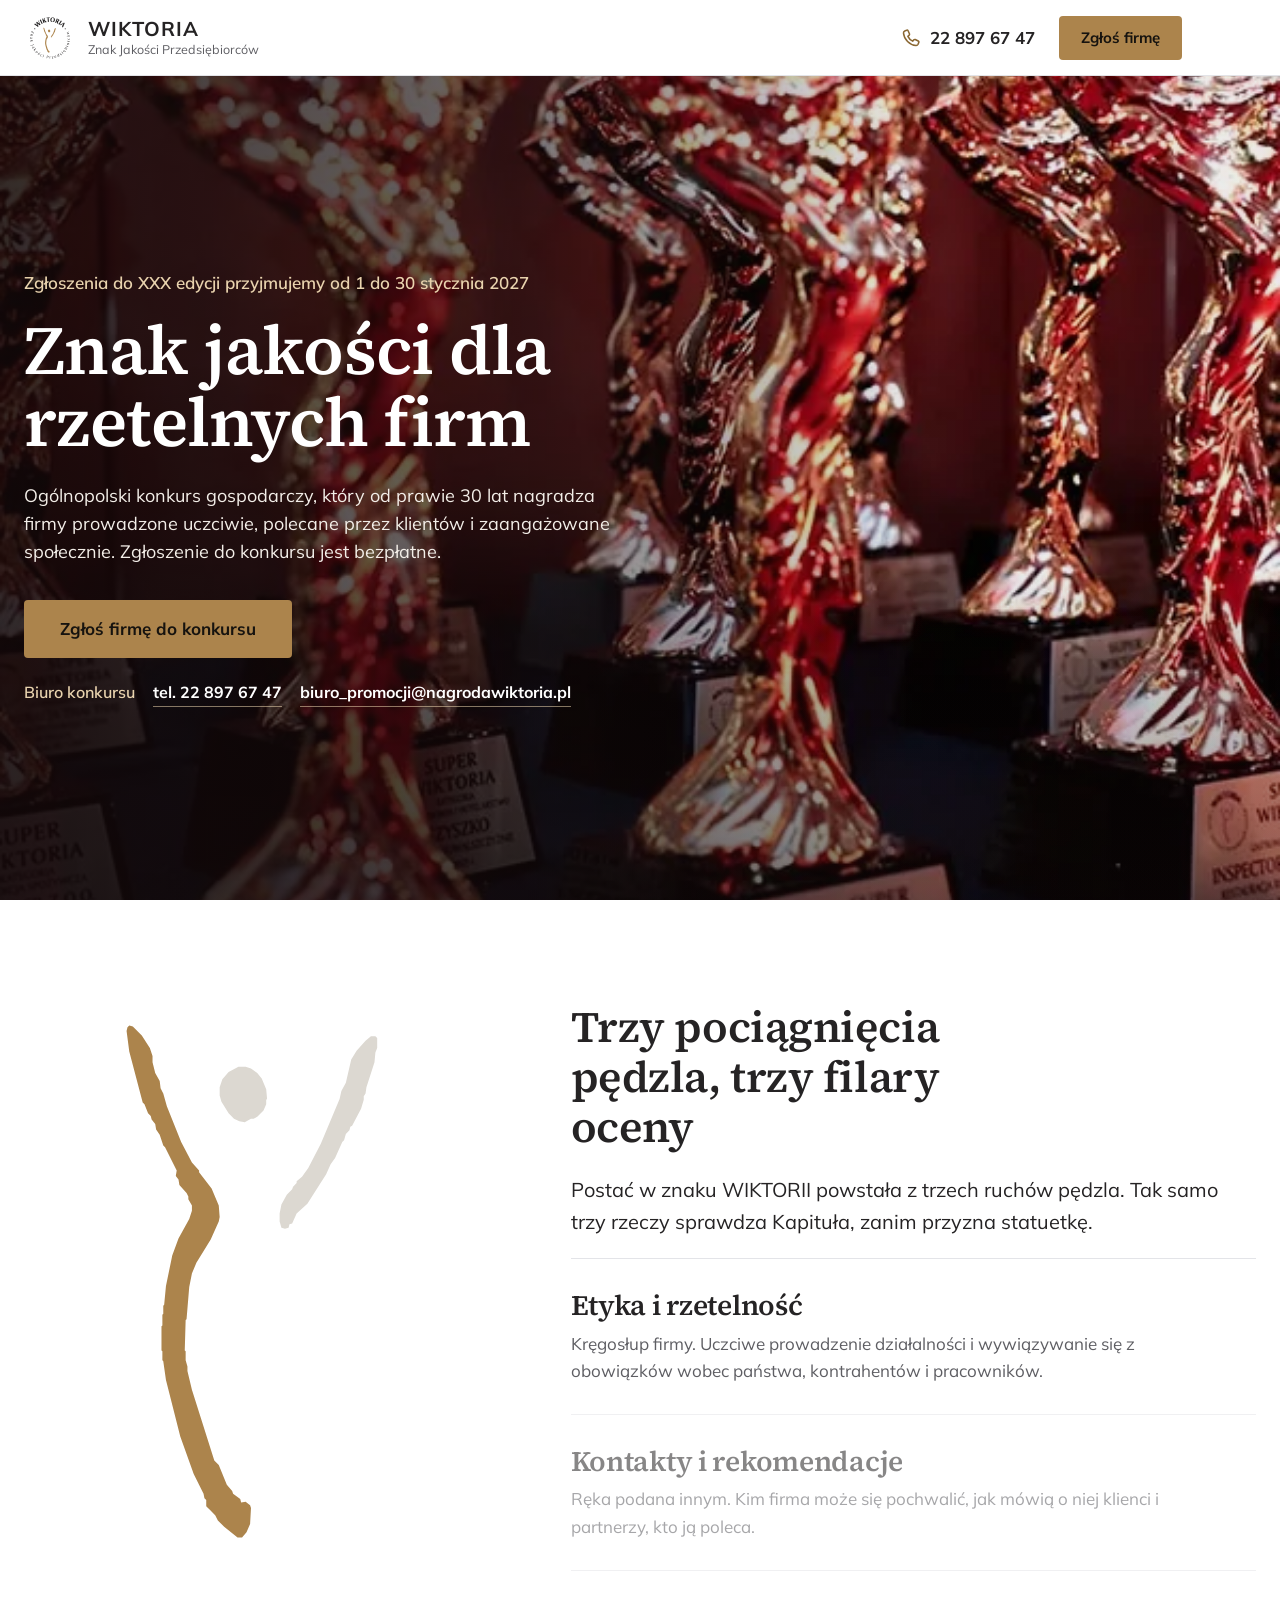
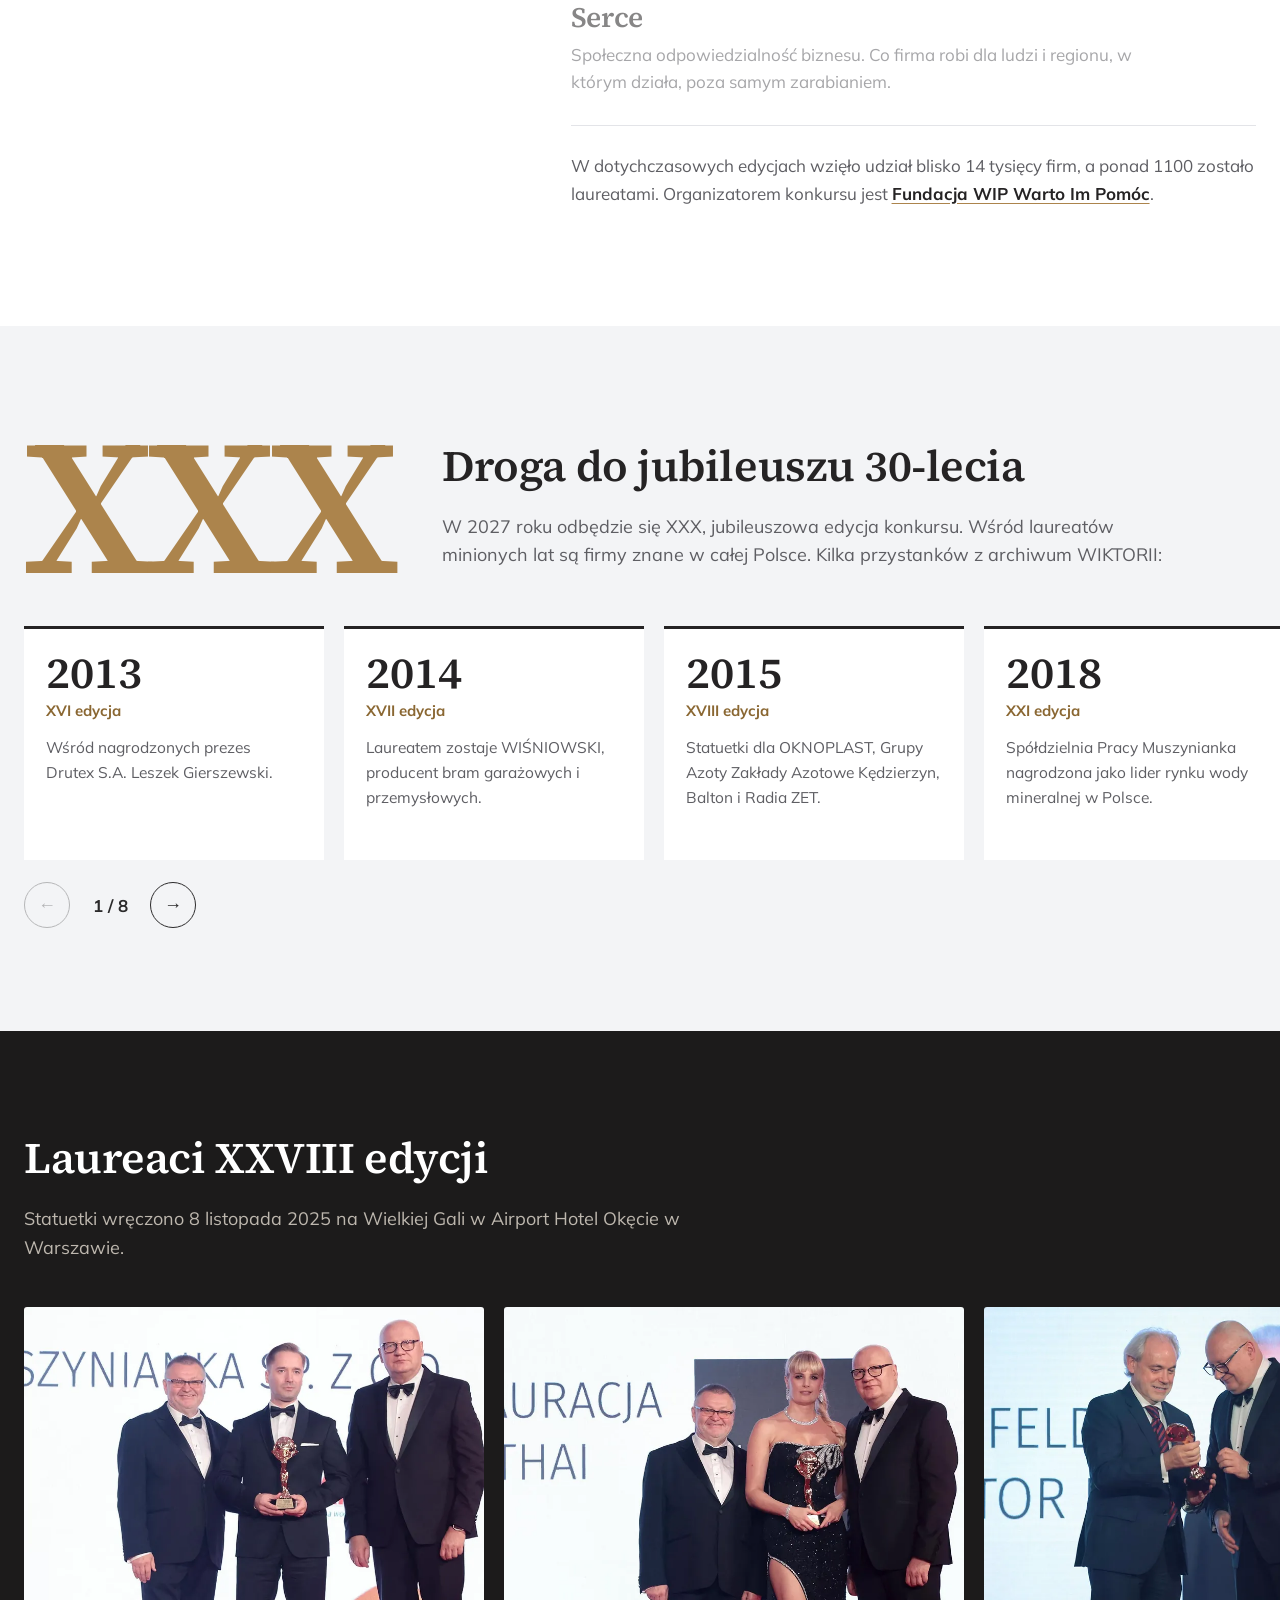
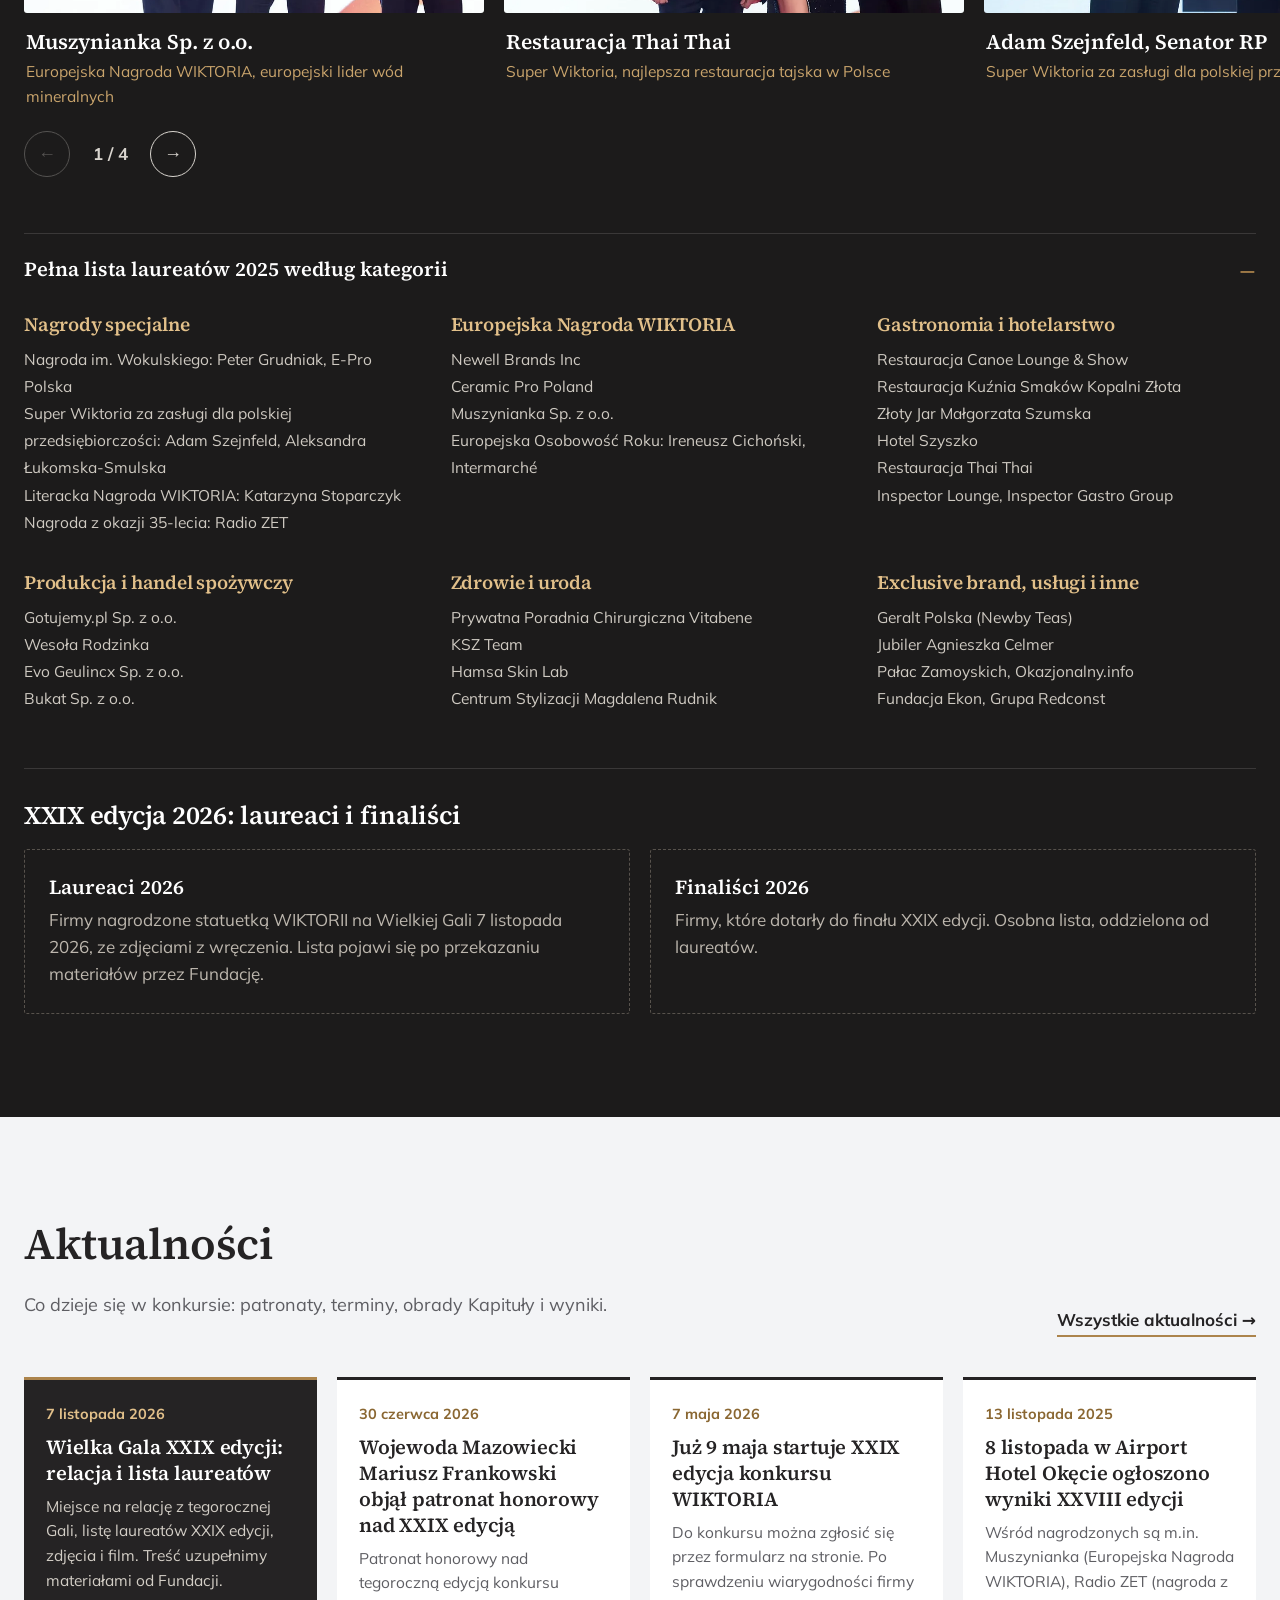
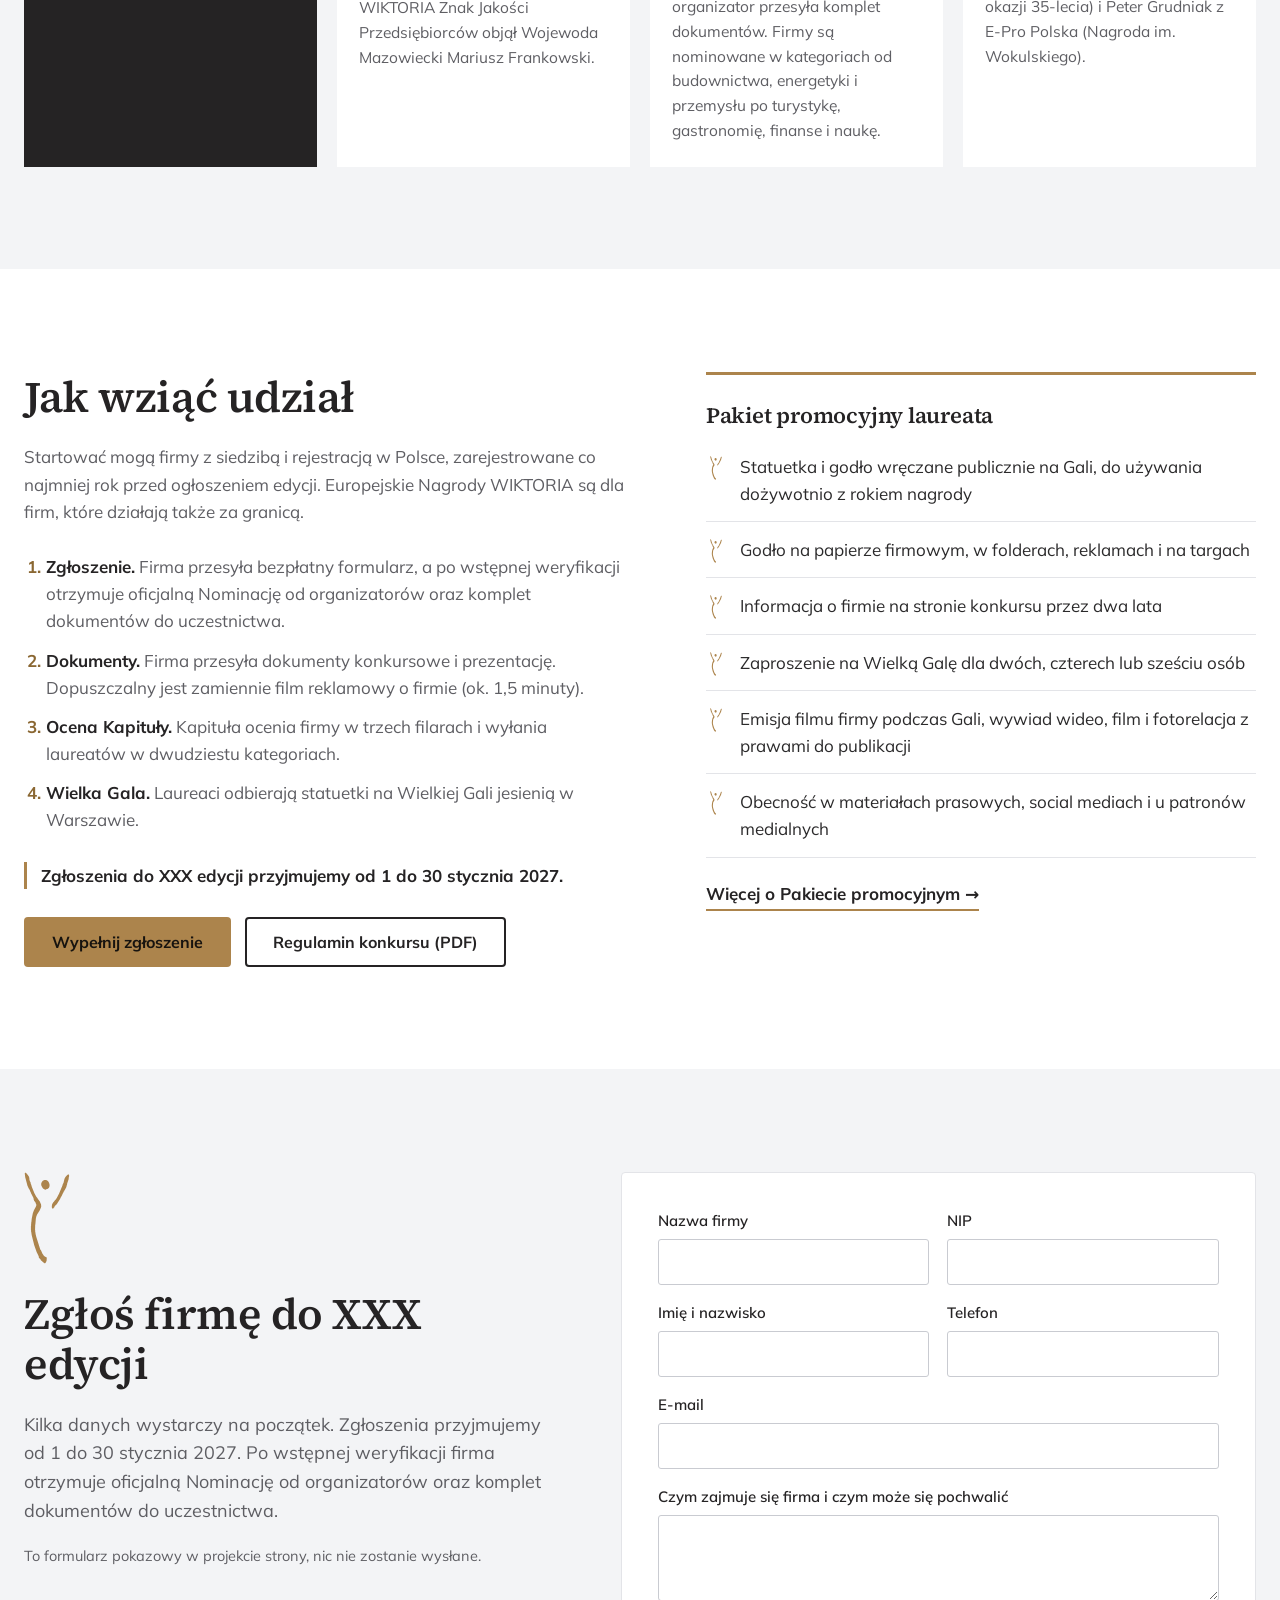
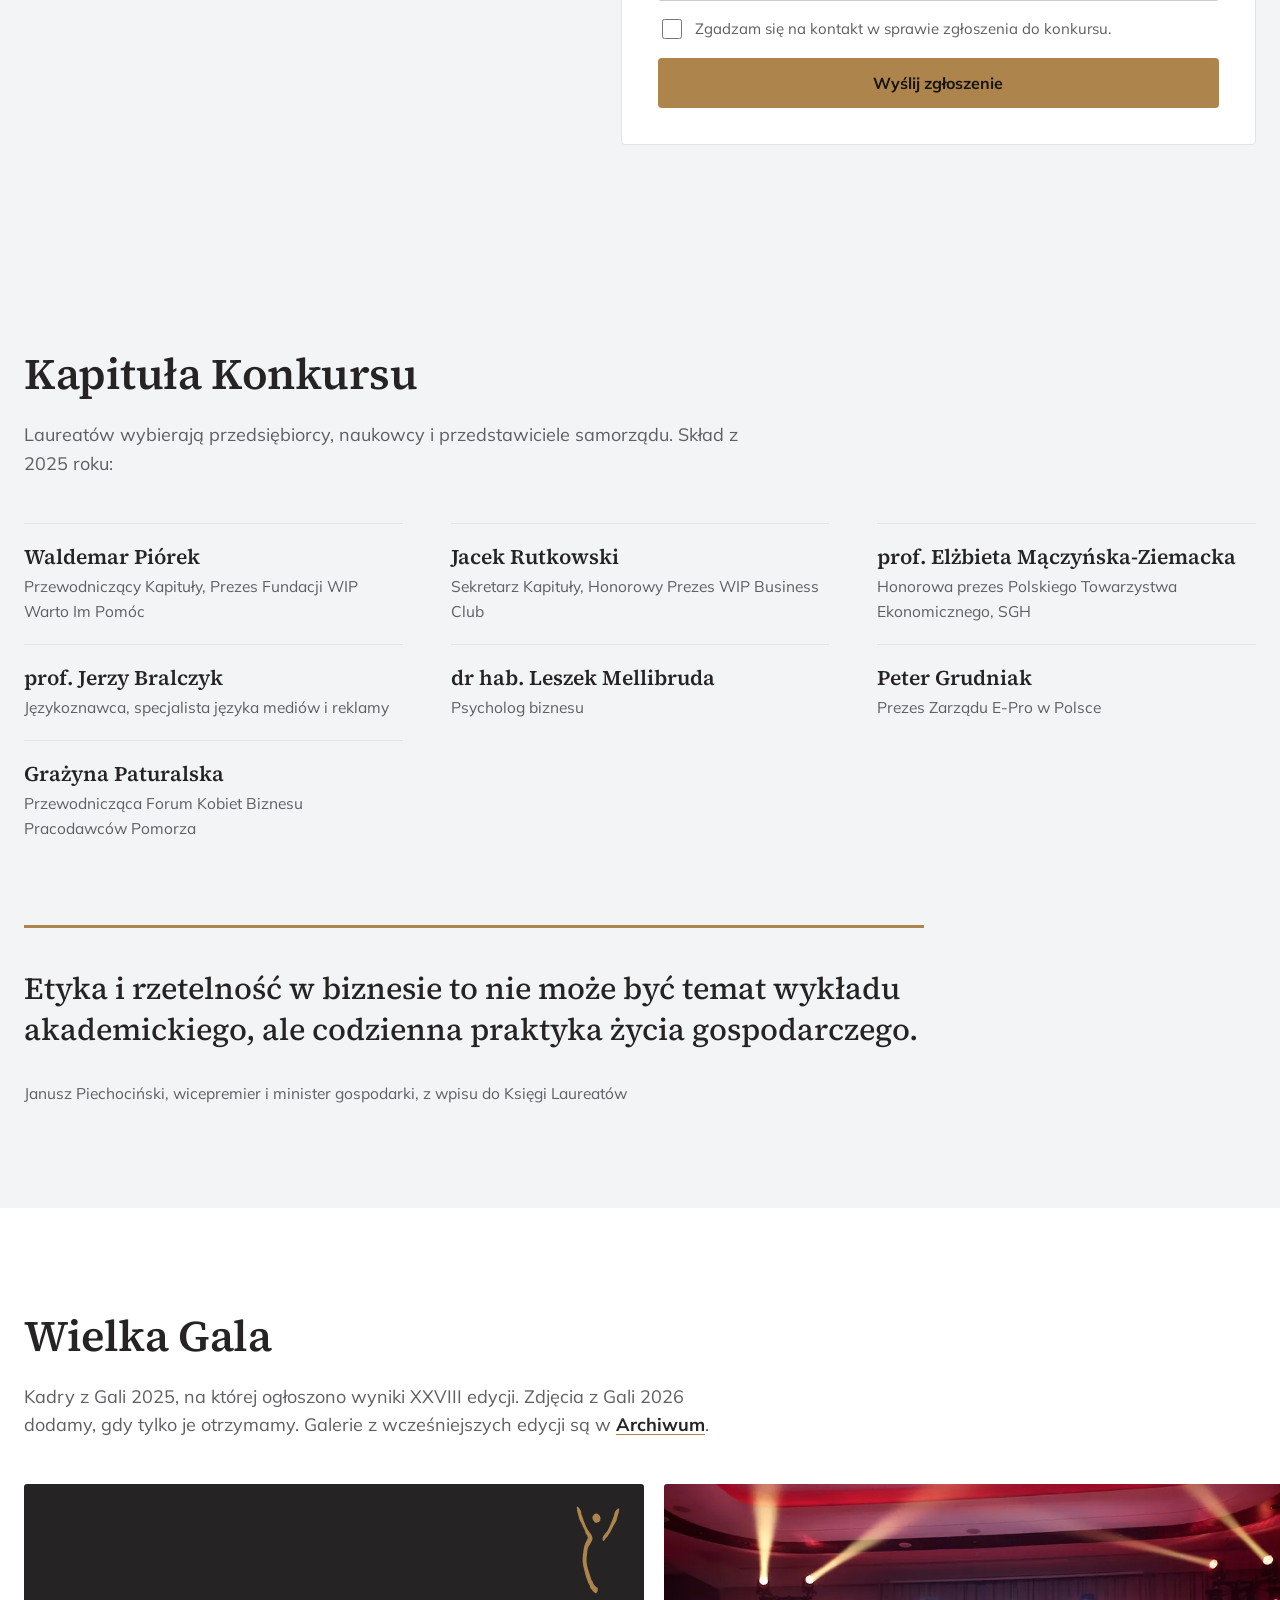
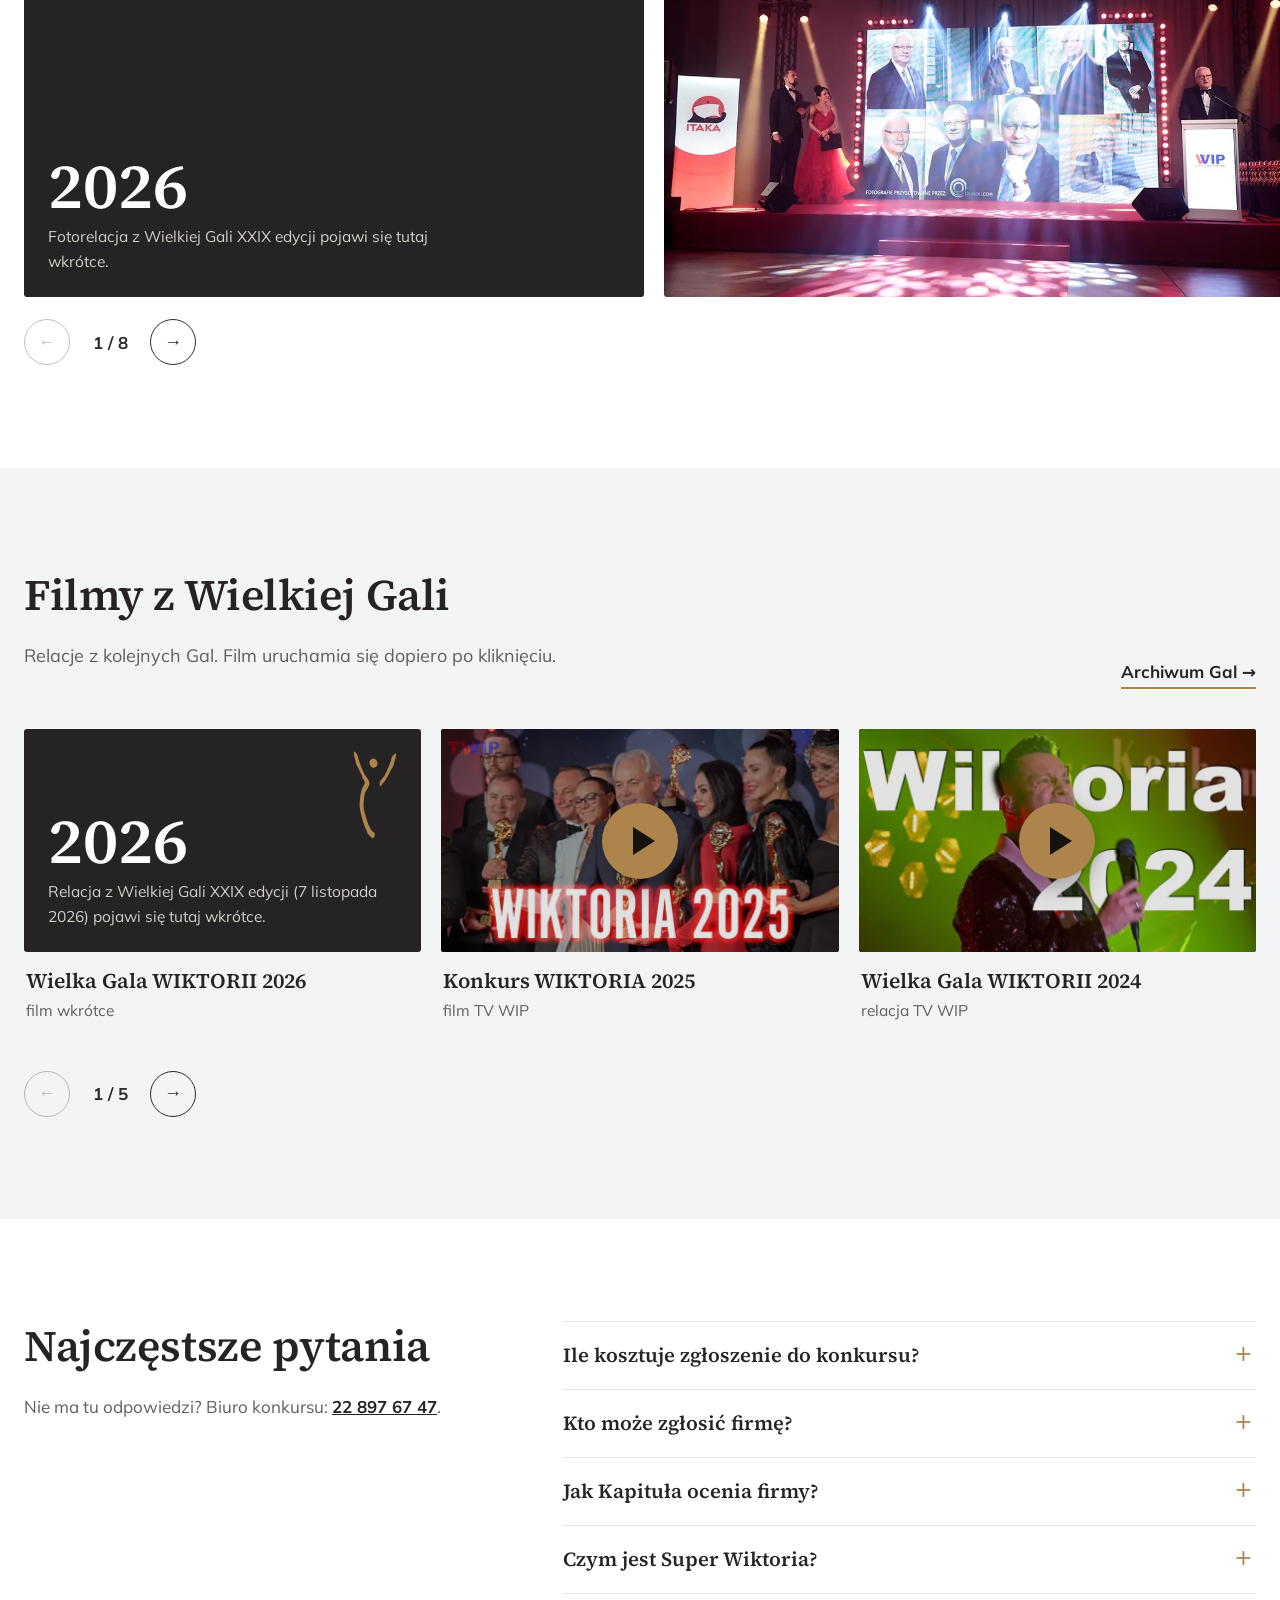
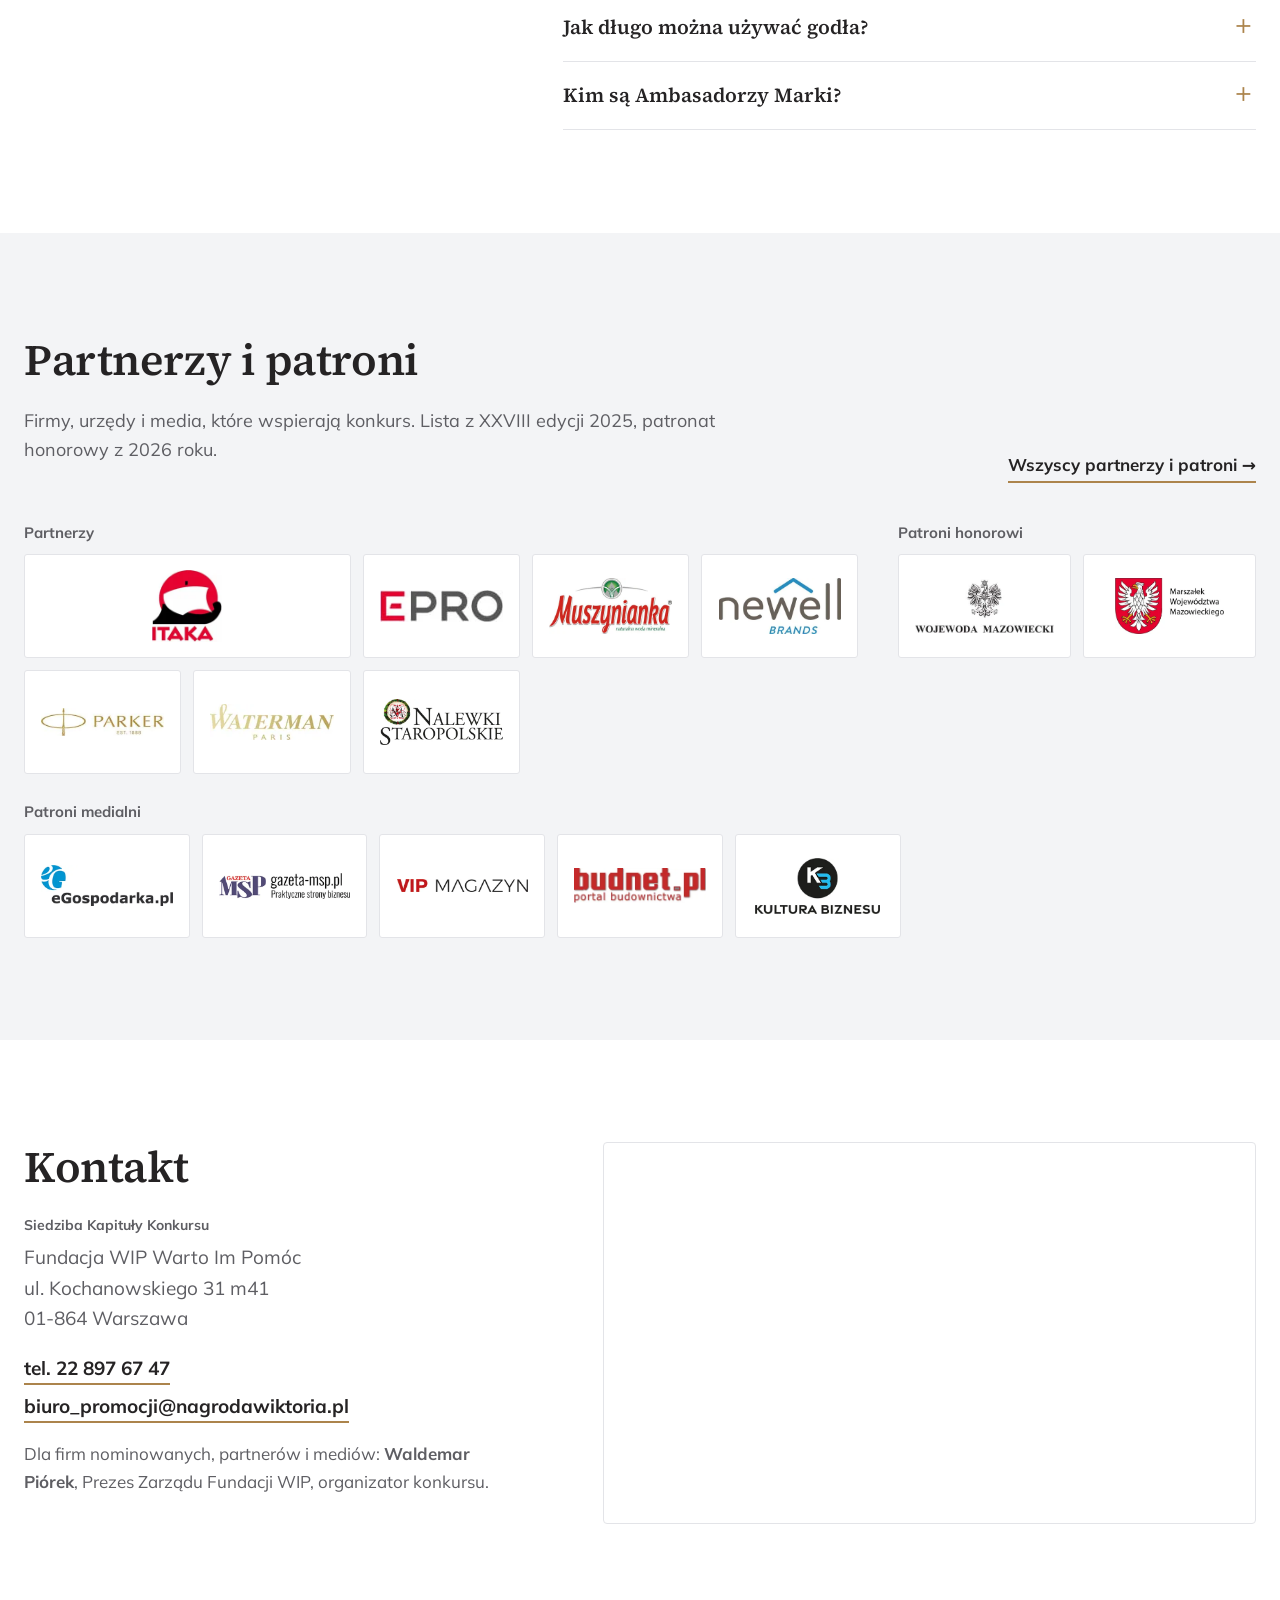
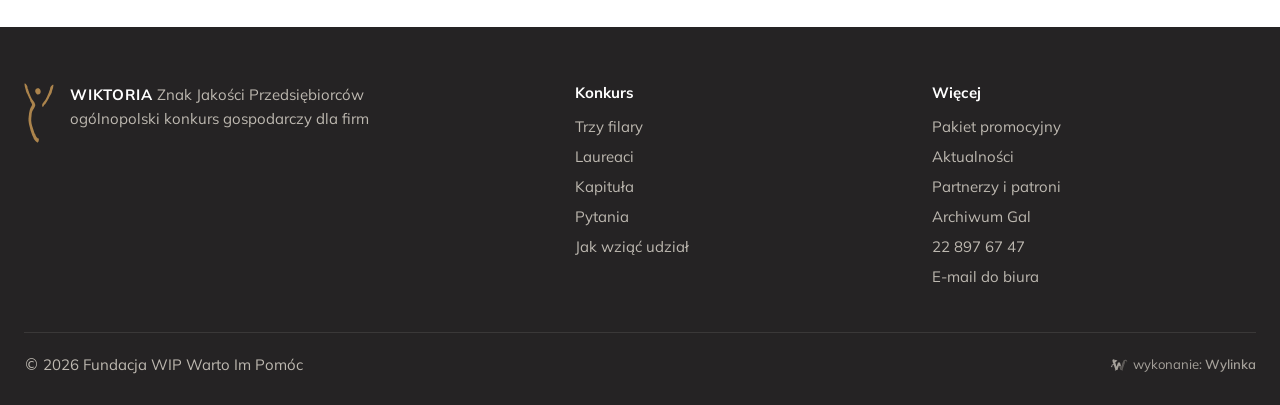
==== index.html @ 5a3bc27a "Poprawki po rozmowie 16.11: kroki Zgloszenie i Dokumenty wg klienta, bez kosztow w procesie, nabor 1" ====
<!doctype html>
<html lang="pl">
<head>
<meta charset="utf-8">
<meta name="viewport" content="width=device-width,initial-scale=1,viewport-fit=cover">
<meta name="robots" content="noindex,nofollow">
<title>Konkurs gospodarczy dla firm WIKTORIA - Znak Jakości Przedsiębiorców</title>
<meta name="description" content="WIKTORIA Znak Jakości Przedsiębiorców: ogólnopolski konkurs gospodarczy dla rzetelnych firm od prawie 30 lat. Zgłoszenie do konkursu jest bezpłatne, statuetki na Wielkiej Gali w Warszawie. Zgłoszenia do kolejnej edycji przyjmujemy od 1 do 30 stycznia.">
<meta name="theme-color" content="#ffffff">
<link rel="icon" href="img/logo.svg" type="image/svg+xml">
<link rel="preload" href="fonts/mulish.woff2" as="font" type="font/woff2" crossorigin>
<link rel="preload" href="fonts/sourceserif4.woff2" as="font" type="font/woff2" crossorigin>
<link rel="preload" as="image" href="img/hero-tel.webp" media="(max-width:760px)">
<link rel="preload" as="image" href="img/hero.webp" media="(min-width:761px)">
<link rel="stylesheet" href="style.css">
<style>
.wylinka-badge{display:inline-flex;align-items:center;gap:.4em;color:inherit;text-decoration:none;font-size:.875em;line-height:1;opacity:.85}
.wylinka-badge:hover,.wylinka-badge:focus-visible{opacity:1}
.wylinka-badge:focus-visible{outline:2px solid currentColor;outline-offset:3px;border-radius:2px}
.wylinka-badge svg{width:18px;height:18px;flex:none;overflow:visible}
.wylinka-badge b{font-weight:600}
.wylinka-badge .wy-old{opacity:.45;transform-origin:40px 30px;transition:transform .32s cubic-bezier(.3,.7,.4,1),opacity .32s ease-out}
.wylinka-badge .wy-pod{opacity:0;transition:opacity .2s ease-out .08s}
.wylinka-badge:hover .wy-old,.wylinka-badge:focus-visible .wy-old{transform:translate(9px,7px) rotate(9deg);opacity:0}
.wylinka-badge:hover .wy-pod,.wylinka-badge:focus-visible .wy-pod{opacity:1}
@media (prefers-reduced-motion:reduce){.wylinka-badge .wy-old,.wylinka-badge .wy-pod{transition:none}.wylinka-badge:hover .wy-old,.wylinka-badge:focus-visible .wy-old{transform:none;opacity:.45}.wylinka-badge:hover .wy-pod,.wylinka-badge:focus-visible .wy-pod{opacity:0}}
</style>
<script type="application/ld+json">
{"@context":"https://schema.org","@graph":[
{"@type":"Organization","name":"WIKTORIA Znak Jakości Przedsiębiorców","alternateName":"Nagroda WIKTORIA","url":"https://nagrodawiktoria.pl/","logo":"https://nagrodawiktoria.pl/img/logo.svg","telephone":"+48228976747","email":"biuro_promocji@nagrodawiktoria.pl","address":{"@type":"PostalAddress","streetAddress":"ul. Kochanowskiego 31 m41","postalCode":"01-864","addressLocality":"Warszawa","addressCountry":"PL"},"parentOrganization":{"@type":"NGO","name":"Fundacja WIP Warto Im Pomóc","url":"https://www.wipfundacja.pl/"}},
{"@type":"FAQPage","mainEntity":[
{"@type":"Question","name":"Ile kosztuje zgłoszenie do konkursu WIKTORIA?","acceptedAnswer":{"@type":"Answer","text":"Zgłoszenie do konkursu jest bezpłatne. Po wstępnej weryfikacji firma otrzymuje oficjalną Nominację od organizatorów oraz komplet dokumentów do uczestnictwa."}},
{"@type":"Question","name":"Kto może zgłosić firmę do konkursu?","acceptedAnswer":{"@type":"Answer","text":"Podmioty gospodarcze z siedzibą i rejestracją w Polsce, zarejestrowane co najmniej rok przed ogłoszeniem edycji. Firma może zgłosić się sama albo zostać nominowana przez organizatora, samorząd terytorialny lub gospodarczy albo Ambasadora Marki."}},
{"@type":"Question","name":"Co otrzymuje laureat WIKTORII?","acceptedAnswer":{"@type":"Answer","text":"Statuetkę i godło promocyjne WIKTORII do używania dożywotnio z podaniem roku nagrody, informację na stronie konkursu przez dwa lata, zaproszenie na Wielką Galę, film i fotorelację z Gali oraz obecność w materiałach prasowych."}},
{"@type":"Question","name":"Jak Kapituła ocenia firmy?","acceptedAnswer":{"@type":"Answer","text":"Ocena opiera się na trzech filarach: etyce i rzetelności wobec państwa, kontaktach i rekomendacjach od klientów i partnerów oraz społecznej odpowiedzialności biznesu."}}
]}]}
</script>
</head>
<body data-strona="glowna">

<svg width="0" height="0" style="position:absolute" aria-hidden="true">
  <defs>
    <symbol id="s-glowa" viewBox="436 350 289 581"><path d="M565 400 554 406 547 414 544 423 544 432 546 439 554 452 560 458 566 461 572 462 579 458 582 458 586 456 593 449 596 442 596 437 597 436 596 425 591 413 586 407 579 402 573 400Z"/></symbol>
    <symbol id="s-reka" viewBox="436 350 289 581"><path d="M718 366 713 366 707 371 697 382 691 392 685 418 680 427 678 436 657 486 643 513 636 523 630 528 630 530 626 534 625 537 619 543 613 554 611 564 611 573 613 580 617 581 621 580 622 576 625 575 630 564 642 553 663 520 668 509 673 502 681 484 683 482 685 475 689 471 690 467 692 466 702 447 705 437 705 433 707 430 708 423 717 395 718 384 720 379 720 368Z"/></symbol>
    <symbol id="s-cialo" viewBox="436 350 289 581"><path d="M443 354 441 356 440 360 443 383 458 440 460 442 464 452 467 455 468 459 472 464 473 470 477 476 481 488 483 490 496 516 495 522 498 526 499 532 507 541 509 545 509 548 513 555 513 561 510 570 498 592 491 611 484 645 482 666 481 667 481 676 480 677 480 689 479 690 479 717 480 718 480 728 481 729 484 750 500 813 515 855 526 877 527 882 529 884 529 891 539 901 542 907 549 914 564 926 569 926 574 920 578 911 579 893 578 890 573 886 568 887 567 883 559 877 558 874 552 867 543 845 538 840 513 761 508 740 508 735 506 728 506 718 505 717 506 683 507 682 510 646 513 631 518 619 534 593 543 573 544 568 543 555 535 536 521 518 521 516 513 507 501 484 485 444 481 430 478 424 477 416 472 407 469 395 469 388 466 379 457 365 447 355Z"/></symbol>
    <symbol id="postac" viewBox="436 350 289 581"><path d="M565 400 554 406 547 414 544 423 544 432 546 439 554 452 560 458 566 461 572 462 579 458 582 458 586 456 593 449 596 442 596 437 597 436 596 425 591 413 586 407 579 402 573 400ZM718 366 713 366 707 371 697 382 691 392 685 418 680 427 678 436 657 486 643 513 636 523 630 528 630 530 626 534 625 537 619 543 613 554 611 564 611 573 613 580 617 581 621 580 622 576 625 575 630 564 642 553 663 520 668 509 673 502 681 484 683 482 685 475 689 471 690 467 692 466 702 447 705 437 705 433 707 430 708 423 717 395 718 384 720 379 720 368ZM443 354 441 356 440 360 443 383 458 440 460 442 464 452 467 455 468 459 472 464 473 470 477 476 481 488 483 490 496 516 495 522 498 526 499 532 507 541 509 545 509 548 513 555 513 561 510 570 498 592 491 611 484 645 482 666 481 667 481 676 480 677 480 689 479 690 479 717 480 718 480 728 481 729 484 750 500 813 515 855 526 877 527 882 529 884 529 891 539 901 542 907 549 914 564 926 569 926 574 920 578 911 579 893 578 890 573 886 568 887 567 883 559 877 558 874 552 867 543 845 538 840 513 761 508 740 508 735 506 728 506 718 505 717 506 683 507 682 510 646 513 631 518 619 534 593 543 573 544 568 543 555 535 536 521 518 521 516 513 507 501 484 485 444 481 430 478 424 477 416 472 407 469 395 469 388 466 379 457 365 447 355Z"/></symbol>
  </defs>
</svg>

<header class="top" id="top">
  <div class="top-in">
    <a class="marka" href="#top" aria-label="WIKTORIA Znak Jakości Przedsiębiorców, strona główna">
      <img src="img/logo.svg" alt="" width="52" height="52">
      <span><b>WIKTORIA</b><small>Znak Jakości Przedsiębiorców</small></span>
    </a>
    <nav class="menu" id="menu" aria-label="Menu główne">
      <a href="#filary">O konkursie</a>
      <a href="#laureaci">Laureaci</a>
      <a href="#udzial">Jak wziąć udział</a>
      <a href="pakiet-promocyjny/">Pakiet promocyjny</a>
      <a href="aktualnosci/">Aktualności</a>
      <a href="partnerzy/">Partnerzy</a>
      <a href="archiwum/">Archiwum</a>
      <a href="#kontakt">Kontakt</a>
      <a class="menu-tel" href="tel:+48228976747">tel. 22 897 67 47</a>
    </nav>
    <a class="top-tel" href="tel:+48228976747" aria-label="Zadzwoń: 22 897 67 47">
      <svg viewBox="0 0 24 24" aria-hidden="true"><path d="M7.2 3.5c.6-.3 1.3 0 1.6.6l1.5 3.3c.2.5.1 1.1-.3 1.5L8.6 10.2c1 2.2 2.9 4.1 5.2 5.2l1.3-1.4c.4-.4 1-.5 1.5-.3l3.3 1.5c.6.3.9 1 .6 1.6l-.8 2c-.4.9-1.3 1.5-2.3 1.4C10.6 19.7 4.3 13.4 3.8 6.6c-.1-1 .5-1.9 1.4-2.3z" fill="none" stroke="currentColor" stroke-width="1.7" stroke-linejoin="round"/></svg>
      <span>22 897 67 47</span>
    </a>
    <a class="btn btn-zloty top-cta" href="#zglos">Zgłoś firmę</a>
    <button class="burger" id="burger" aria-label="Otwórz menu" aria-expanded="false" aria-controls="menu"><span></span><span></span></button>
  </div>
</header>

<main>
<section class="hero" aria-labelledby="h1">
  <picture class="hero-foto">
    <source media="(max-width:760px)" srcset="img/hero-tel.webp">
    <img src="img/hero.webp" alt="Statuetki WIKTORII przygotowane do wręczenia na Wielkiej Gali" width="1200" height="800" fetchpriority="high">
  </picture>
  <div class="hero-in">
    <p class="hero-info">Zgłoszenia do <span data-edycja-nabor>XXX</span> edycji przyjmujemy od 1 do 30 stycznia <span data-rok-nabor>2027</span></p>
    <h1 id="h1">Znak jakości dla rzetelnych firm</h1>
    <p class="lead">Ogólnopolski konkurs gospodarczy, który od prawie 30 lat nagradza firmy prowadzone uczciwie, polecane przez klientów i zaangażowane społecznie. Zgłoszenie do konkursu jest bezpłatne.</p>
    <a class="btn btn-zloty btn-duzy" href="#zglos">Zgłoś firmę do konkursu</a>
    <p class="hero-kontakt"><span>Biuro konkursu</span><a href="tel:+48228976747">tel. 22 897 67 47</a><a href="mailto:biuro_promocji@nagrodawiktoria.pl">biuro_promocji@nagrodawiktoria.pl</a></p>
  </div>
</section>

<section class="filary" id="filary">
  <div class="wrap filary-in">
    <div class="filary-znak" aria-hidden="true">
      <svg class="duza-postac" data-akt="1" viewBox="0 0 289 581">
        <use href="#s-cialo" class="p1"/><use href="#s-reka" class="p2"/><use href="#s-glowa" class="p3"/>
      </svg>
    </div>
    <div class="filary-tresc">
      <h2>Trzy pociągnięcia pędzla, trzy filary oceny</h2>
      <p class="duzy">Postać w znaku WIKTORII powstała z trzech ruchów pędzla. Tak samo trzy rzeczy sprawdza Kapituła, zanim przyzna statuetkę.</p>
      <article class="filar" data-filar="1">
        <svg class="mala-postac" viewBox="0 0 289 581" aria-hidden="true"><use href="#s-cialo" class="on"/><use href="#s-reka"/><use href="#s-glowa"/></svg>
        <h3>Etyka i rzetelność</h3>
        <p>Kręgosłup firmy. Uczciwe prowadzenie działalności i wywiązywanie się z obowiązków wobec państwa, kontrahentów i pracowników.</p>
      </article>
      <article class="filar" data-filar="2">
        <svg class="mala-postac" viewBox="0 0 289 581" aria-hidden="true"><use href="#s-cialo"/><use href="#s-reka" class="on"/><use href="#s-glowa"/></svg>
        <h3>Kontakty i rekomendacje</h3>
        <p>Ręka podana innym. Kim firma może się pochwalić, jak mówią o niej klienci i partnerzy, kto ją poleca.</p>
      </article>
      <article class="filar" data-filar="3">
        <svg class="mala-postac" viewBox="0 0 289 581" aria-hidden="true"><use href="#s-cialo"/><use href="#s-reka"/><use href="#s-glowa" class="on"/></svg>
        <h3>Serce</h3>
        <p>Społeczna odpowiedzialność biznesu. Co firma robi dla ludzi i regionu, w którym działa, poza samym zarabianiem.</p>
      </article>
      <p class="filary-liczby">W dotychczasowych edycjach wzięło udział blisko 14 tysięcy firm, a ponad 1100 zostało laureatami. Organizatorem konkursu jest <a href="https://www.wipfundacja.pl/" rel="noopener">Fundacja WIP Warto Im Pomóc</a>.</p>
    </div>
  </div>
</section>

<section class="droga" id="droga">
  <div class="wrap droga-gl">
    <p class="droga-xxx" aria-hidden="true">XXX</p>
    <div>
      <h2>Droga do jubileuszu 30‑lecia</h2>
      <p>W 2027 roku odbędzie się XXX, jubileuszowa edycja konkursu. Wśród laureatów minionych lat są firmy znane w całej Polsce. Kilka przystanków z archiwum WIKTORII:</p>
    </div>
  </div>
  <div class="karuzela" data-karuzela>
    <ol class="tor tor-lata" tabindex="0" aria-label="Oś lat konkursu, przewiń w bok">
      <li class="rok"><span class="rok-nr">2013</span><span class="rok-ed">XVI edycja</span><p>Wśród nagrodzonych prezes Drutex S.A. Leszek Gierszewski.</p></li>
      <li class="rok"><span class="rok-nr">2014</span><span class="rok-ed">XVII edycja</span><p>Laureatem zostaje WIŚNIOWSKI, producent bram garażowych i przemysłowych.</p></li>
      <li class="rok"><span class="rok-nr">2015</span><span class="rok-ed">XVIII edycja</span><p>Statuetki dla OKNOPLAST, Grupy Azoty Zakłady Azotowe Kędzierzyn, Balton i Radia ZET.</p></li>
      <li class="rok"><span class="rok-nr">2018</span><span class="rok-ed">XXI edycja</span><p>Spółdzielnia Pracy Muszynianka nagrodzona jako lider rynku wody mineralnej w Polsce.</p></li>
      <li class="rok"><span class="rok-nr">2022</span><span class="rok-ed">XXV edycja</span><p>Jubileuszowa, 25. edycja. Nagrody rozdane 15 października.</p></li>
      <li class="rok"><span class="rok-nr">2025</span><span class="rok-ed">XXVIII edycja</span><p>36 nowych laureatów, Gala w Airport Hotel Okęcie, Europejska Nagroda WIKTORIA dla Muszynianki.</p></li>
      <li class="rok"><span class="rok-nr">2026</span><span class="rok-ed">XXIX edycja</span><p>Wielka Gala 7 listopada w Warszawie, patronat honorowy Wojewody Mazowieckiego.</p></li>
      <li class="rok rok-jub"><span class="rok-nr">2027</span><span class="rok-ed">XXX edycja</span><p>Jubileusz 30-lecia. Zgłoszenia od 1 do 30 stycznia 2027.</p><a href="#zglos" class="rok-link">Zgłoś firmę</a></li>
    </ol>
    <div class="kar-nav"><button class="kar-prev" aria-label="Poprzednie">&#8592;</button><span class="kar-licz">1 / 8</span><button class="kar-next" aria-label="Następne">&#8594;</button></div>
  </div>
</section>

<section class="laureaci" id="laureaci">
  <div class="wrap">
    <div class="sekcja-gl">
      <h2>Laureaci XXVIII edycji</h2>
      <p>Statuetki wręczono 8 listopada 2025 na Wielkiej Gali w Airport Hotel Okęcie w Warszawie.</p>
    </div>
  </div>
  <div class="karuzela" data-karuzela>
    <div class="tor" tabindex="0" aria-label="Zdjęcia z wręczenia nagród, przewiń w bok" data-lb-grupa>
      <figure class="karta"><a class="lb-a" href="img/l-muszynianka.webp" data-lb draggable="false"><img src="img/l-muszynianka.webp" alt="Wręczenie Europejskiej Nagrody WIKTORIA przedstawicielowi Muszynianki" width="900" height="600" loading="lazy"></a><figcaption><b>Muszynianka Sp. z o.o.</b><span>Europejska Nagroda WIKTORIA, europejski lider wód mineralnych</span></figcaption></figure>
      <figure class="karta"><a class="lb-a" href="img/l-thaithai.webp" data-lb draggable="false"><img src="img/l-thaithai.webp" alt="Laureatka z Restauracji Thai Thai ze statuetką na scenie Gali" width="900" height="600" loading="lazy"></a><figcaption><b>Restauracja Thai Thai</b><span>Super Wiktoria, najlepsza restauracja tajska w Polsce</span></figcaption></figure>
      <figure class="karta"><a class="lb-a" href="img/l-szejnfeld.webp" data-lb draggable="false"><img src="img/l-szejnfeld.webp" alt="Wręczenie Super Wiktorii za zasługi dla polskiej przedsiębiorczości" width="900" height="600" loading="lazy"></a><figcaption><b>Adam Szejnfeld, Senator RP</b><span>Super Wiktoria za zasługi dla polskiej przedsiębiorczości</span></figcaption></figure>
      <figure class="karta"><a class="lb-a" href="img/l-okazjonalny.webp" data-lb draggable="false"><img src="img/l-okazjonalny.webp" alt="Laureatka Okazjonalny.info ze statuetką WIKTORII" width="1200" height="800" loading="lazy"></a><figcaption><b>Okazjonalny.info</b><span>Super Wiktoria, lider najmu okazjonalnego w Polsce</span></figcaption></figure>
    </div>
    <div class="kar-nav"><button class="kar-prev" aria-label="Poprzednie">&#8592;</button><span class="kar-licz">1 / 4</span><button class="kar-next" aria-label="Następne">&#8594;</button></div>
  </div>
  <div class="wrap">
    <details class="lista-laur" id="lista-laur">
      <summary>Pełna lista laureatów 2025 według kategorii</summary>
      <div class="kategorie">
        <div><h3>Nagrody specjalne</h3><p>Nagroda im. Wokulskiego: Peter Grudniak, E-Pro Polska<br>Super Wiktoria za zasługi dla polskiej przedsiębiorczości: Adam Szejnfeld, Aleksandra Łukomska-Smulska<br>Literacka Nagroda WIKTORIA: Katarzyna Stoparczyk<br>Nagroda z okazji 35-lecia: Radio ZET</p></div>
        <div><h3>Europejska Nagroda WIKTORIA</h3><p>Newell Brands Inc<br>Ceramic Pro Poland<br>Muszynianka Sp. z o.o.<br>Europejska Osobowość Roku: Ireneusz Cichoński, Intermarché</p></div>
        <div><h3>Gastronomia i hotelarstwo</h3><p>Restauracja Canoe Lounge &amp; Show<br>Restauracja Kuźnia Smaków Kopalni Złota<br>Złoty Jar Małgorzata Szumska<br>Hotel Szyszko<br>Restauracja Thai Thai<br>Inspector Lounge, Inspector Gastro Group</p></div>
        <div><h3>Produkcja i handel spożywczy</h3><p>Gotujemy.pl Sp. z o.o.<br>Wesoła Rodzinka<br>Evo Geulincx Sp. z o.o.<br>Bukat Sp. z o.o.</p></div>
        <div><h3>Zdrowie i uroda</h3><p>Prywatna Poradnia Chirurgiczna Vitabene<br>KSZ Team<br>Hamsa Skin Lab<br>Centrum Stylizacji Magdalena Rudnik</p></div>
        <div><h3>Exclusive brand, usługi i inne</h3><p>Geralt Polska (Newby Teas)<br>Jubiler Agnieszka Celmer<br>Pałac Zamoyskich, Okazjonalny.info<br>Fundacja Ekon, Grupa Redconst</p></div>
      </div>
    </details>
    <div class="ln-2026" id="laureaci-2026">
      <h3>XXIX edycja 2026: laureaci i finaliści</h3>
      <div class="ln-kol">
        <div class="ln-miejsce"><b>Laureaci 2026</b><p>Firmy nagrodzone statuetką WIKTORII na Wielkiej Gali 7 listopada 2026, ze zdjęciami z wręczenia. Lista pojawi się po przekazaniu materiałów przez Fundację.</p></div>
        <div class="ln-miejsce"><b>Finaliści 2026</b><p>Firmy, które dotarły do finału XXIX edycji. Osobna lista, oddzielona od laureatów.</p></div>
      </div>
    </div>
  </div>
</section>




<section class="aktualnosci" id="aktualnosci">
  <div class="wrap">
    <div class="sekcja-gl-flex">
      <div class="sekcja-gl"><h2>Aktualności</h2><p>Co dzieje się w konkursie: patronaty, terminy, obrady Kapituły i wyniki.</p></div>
      <a class="link-dalej" href="aktualnosci/">Wszystkie aktualności</a>
    </div>
    <ul class="newsy"><li class="news news-wkrotce"><span class="news-data">7 listopada 2026</span><h3><a href="aktualnosci/#gala-2026">Wielka Gala XXIX edycji: relacja i lista laureatów</a></h3><p>Miejsce na relację z tegorocznej Gali, listę laureatów XXIX edycji, zdjęcia i film. Treść uzupełnimy materiałami od Fundacji.</p></li><li class="news"><span class="news-data">30 czerwca 2026</span><h3><a href="aktualnosci/#patronat-wojewody-2026">Wojewoda Mazowiecki Mariusz Frankowski objął patronat honorowy nad XXIX edycją</a></h3><p>Patronat honorowy nad tegoroczną edycją konkursu WIKTORIA Znak Jakości Przedsiębiorców objął Wojewoda Mazowiecki Mariusz Frankowski.</p></li><li class="news"><span class="news-data">7 maja 2026</span><h3><a href="aktualnosci/#start-xxix">Już 9 maja startuje XXIX edycja konkursu WIKTORIA</a></h3><p>Do konkursu można zgłosić się przez formularz na stronie. Po sprawdzeniu wiarygodności firmy organizator przesyła komplet dokumentów. Firmy są nominowane w kategoriach od budownictwa, energetyki i przemysłu po turystykę, gastronomię, finanse i naukę.</p></li><li class="news"><span class="news-data">13 listopada 2025</span><h3><a href="aktualnosci/#wyniki-xxviii">8 listopada w Airport Hotel Okęcie ogłoszono wyniki XXVIII edycji</a></h3><p>Wśród nagrodzonych są m.in. Muszynianka (Europejska Nagroda WIKTORIA), Radio ZET (nagroda z okazji 35-lecia) i Peter Grudniak z E-Pro Polska (Nagroda im. Wokulskiego).</p></li></ul>
  </div>
</section>

<section class="udzial" id="udzial">
  <div class="wrap udzial-in">
    <div>
      <h2>Jak wziąć udział</h2>
      <p>Startować mogą firmy z siedzibą i rejestracją w Polsce, zarejestrowane co najmniej rok przed ogłoszeniem edycji. Europejskie Nagrody WIKTORIA są dla firm, które działają także za granicą.</p>
      <ol class="kroki">
        <li><b>Zgłoszenie.</b> Firma przesyła bezpłatny formularz, a po wstępnej weryfikacji otrzymuje oficjalną Nominację od organizatorów oraz komplet dokumentów do uczestnictwa.</li>
        <li><b>Dokumenty.</b> Firma przesyła dokumenty konkursowe i prezentację. Dopuszczalny jest zamiennie film reklamowy o firmie (ok. 1,5 minuty).</li>
        <li><b>Ocena Kapituły.</b> Kapituła ocenia firmy w trzech filarach i wyłania laureatów w dwudziestu kategoriach.</li>
        <li><b>Wielka Gala.</b> Laureaci odbierają statuetki na Wielkiej Gali jesienią w Warszawie.</li>
      </ol>
      <p class="mocno termin">Zgłoszenia do <span data-edycja-nabor>XXX</span> edycji przyjmujemy od 1 do 30 stycznia <span data-rok-nabor>2027</span>.</p>
      <div class="przyciski">
        <a class="btn btn-zloty" href="#zglos">Wypełnij zgłoszenie</a>
        <a class="btn btn-obrys" href="https://nagrodawiktoria.pl/images/zeszyt-skany/regulamin%20konkursu%20wiktoria.pdf" rel="noopener">Regulamin konkursu (PDF)</a>
      </div>
    </div>
    <div class="pakiet">
      <h3>Pakiet promocyjny laureata</h3>
      <ul class="lista-postac">
        <li>Statuetka i godło wręczane publicznie na Gali, do używania dożywotnio z rokiem nagrody</li>
        <li>Godło na papierze firmowym, w folderach, reklamach i na targach</li>
        <li>Informacja o firmie na stronie konkursu przez dwa lata</li>
        <li>Zaproszenie na Wielką Galę dla dwóch, czterech lub sześciu osób</li>
        <li>Emisja filmu firmy podczas Gali, wywiad wideo, film i fotorelacja z prawami do publikacji</li>
        <li>Obecność w materiałach prasowych, social mediach i u patronów medialnych</li>
      </ul>
      <a class="link-dalej" href="pakiet-promocyjny/">Więcej o Pakiecie promocyjnym</a>
    </div>
  </div>
</section>

<section class="zglos" id="zglos">
  <div class="wrap zglos-in">
    <div class="zglos-opis">
      <svg class="zglos-postac" aria-hidden="true"><use href="#postac"/></svg>
      <h2>Zgłoś firmę do <span data-edycja-nabor>XXX</span> edycji</h2>
      <p>Kilka danych wystarczy na początek. Zgłoszenia przyjmujemy od 1 do 30 stycznia <span data-rok-nabor>2027</span>. Po wstępnej weryfikacji firma otrzymuje oficjalną Nominację od organizatorów oraz komplet dokumentów do uczestnictwa.</p>
      <p class="male">To formularz pokazowy w projekcie strony, nic nie zostanie wysłane.</p>
    </div>
    <form class="form" id="form" novalidate>
      <label>Nazwa firmy<input name="firma" required autocomplete="organization"></label>
      <label>NIP<input name="nip" inputmode="numeric" required></label>
      <label>Imię i nazwisko<input name="osoba" required autocomplete="name"></label>
      <label>Telefon<input name="tel" type="tel" autocomplete="tel"></label>
      <label class="szer">E-mail<input name="email" type="email" required autocomplete="email"></label>
      <label class="szer">Czym zajmuje się firma i czym może się pochwalić<textarea name="opis" rows="3"></textarea></label>
      <label class="zgoda szer"><input type="checkbox" required> Zgadzam się na kontakt w sprawie zgłoszenia do konkursu.</label>
      <button class="btn btn-zloty szer" type="submit">Wyślij zgłoszenie</button>
      <p class="form-ok szer" id="form-ok" hidden>Dziękujemy. W gotowej stronie zgłoszenie trafi do Biura Promocji Konkursu.</p>
    </form>
  </div>
</section>

<section class="kapitula" id="kapitula">
  <div class="wrap">
    <div class="sekcja-gl">
      <h2>Kapituła Konkursu</h2>
      <p>Laureatów wybierają przedsiębiorcy, naukowcy i przedstawiciele samorządu. Skład z 2025 roku:</p>
    </div>
    <ul class="osoby">
      <li><b>Waldemar Piórek</b><span>Przewodniczący Kapituły, Prezes Fundacji WIP Warto Im Pomóc</span></li>
      <li><b>Jacek Rutkowski</b><span>Sekretarz Kapituły, Honorowy Prezes WIP Business Club</span></li>
      <li><b>prof. Elżbieta Mączyńska-Ziemacka</b><span>Honorowa prezes Polskiego Towarzystwa Ekonomicznego, SGH</span></li>
      <li><b>prof. Jerzy Bralczyk</b><span>Językoznawca, specjalista języka mediów i reklamy</span></li>
      <li><b>dr hab. Leszek Mellibruda</b><span>Psycholog biznesu</span></li>
      <li><b>Peter Grudniak</b><span>Prezes Zarządu E-Pro w Polsce</span></li>
      <li><b>Grażyna Paturalska</b><span>Przewodnicząca Forum Kobiet Biznesu Pracodawców Pomorza</span></li>
    </ul>
    <blockquote class="cytat">
      <p>Etyka i rzetelność w biznesie to nie może być temat wykładu akademickiego, ale codzienna praktyka życia gospodarczego.</p>
      <footer>Janusz Piechociński, wicepremier i minister gospodarki, z wpisu do Księgi Laureatów</footer>
    </blockquote>
  </div>
</section>

<section class="galeria" id="galeria">
  <div class="wrap">
    <div class="sekcja-gl">
      <h2>Wielka Gala</h2>
      <p>Kadry z Gali 2025, na której ogłoszono wyniki XXVIII edycji. Zdjęcia z Gali 2026 dodamy, gdy tylko je otrzymamy. Galerie z wcześniejszych edycji są w <a href="archiwum/">Archiwum</a>.</p>
    </div>
  </div>
  <div class="karuzela" data-karuzela>
    <div class="tor tor-gal" tabindex="0" aria-label="Galeria zdjęć z Gali, przewiń w bok" data-lb-grupa>
      <figure class="foto foto-wkrotce"><div class="foto-ekran"><svg viewBox="0 0 289 581" aria-hidden="true"><use href="#postac"/></svg><span class="wk-rok">2026</span><span class="wk-opis">Fotorelacja z Wielkiej Gali XXIX edycji pojawi się tutaj wkrótce.</span></div></figure>
      <figure class="foto"><a class="lb-a" href="img/gal-scena.webp" data-lb draggable="false"><img src="img/gal-scena.webp" alt="Scena Gali z ekranem i prowadzącymi" width="1000" height="667" loading="lazy"></a></figure>
      <figure class="foto"><a class="lb-a" href="img/gal-laureaci.webp" data-lb draggable="false"><img src="img/gal-laureaci.webp" alt="Para laureatów ze statuetkami na czerwonym dywanie" width="1000" height="667" loading="lazy"></a></figure>
      <figure class="foto"><a class="lb-a" href="img/gal-prowadzacy.webp" data-lb draggable="false"><img src="img/gal-prowadzacy.webp" alt="Prowadzący Galę na scenie" width="1000" height="667" loading="lazy"></a></figure>
      <figure class="foto"><a class="lb-a" href="img/gal-show.webp" data-lb draggable="false"><img src="img/gal-show.webp" alt="Występ muzyczny podczas Gali" width="1000" height="667" loading="lazy"></a></figure>
      <figure class="foto"><a class="lb-a" href="img/gal-sala.webp" data-lb draggable="false"><img src="img/gal-sala.webp" alt="Sala balowa przygotowana do Gali" width="1000" height="667" loading="lazy"></a></figure>
      <figure class="foto"><a class="lb-a" href="img/gal-statuetki2.webp" data-lb draggable="false"><img src="img/gal-statuetki2.webp" alt="Zbliżenie statuetek WIKTORII" width="1000" height="667" loading="lazy"></a></figure>
      <figure class="foto"><a class="lb-a" href="img/gal-swiatla.webp" data-lb draggable="false"><img src="img/gal-swiatla.webp" alt="Światła sceny podczas Gali" width="1000" height="667" loading="lazy"></a></figure>
    </div>
    <div class="kar-nav"><button class="kar-prev" aria-label="Poprzednie">&#8592;</button><span class="kar-licz">1 / 8</span><button class="kar-next" aria-label="Następne">&#8594;</button></div>
  </div>
</section>




<section class="filmy" id="filmy">
  <div class="wrap">
    <div class="sekcja-gl-flex">
      <div class="sekcja-gl"><h2>Filmy z Wielkiej Gali</h2><p>Relacje z kolejnych Gal. Film uruchamia się dopiero po kliknięciu.</p></div>
      <a class="link-dalej" href="archiwum/">Archiwum Gal</a>
    </div>
  </div>
  <div class="karuzela" data-karuzela>
    <div class="pas"><div class="tor" tabindex="0" aria-label="Filmy z Gali, przewiń w bok"><figure class="film film-wkrotce"><div class="film-ekran"><svg viewBox="0 0 289 581" aria-hidden="true"><use href="#postac"/></svg><span class="wk-rok">2026</span><span class="wk-opis">Relacja z Wielkiej Gali XXIX edycji (7 listopada 2026) pojawi się tutaj wkrótce.</span></div><figcaption><b>Wielka Gala WIKTORII 2026</b><span>film wkrótce</span></figcaption></figure><figure class="film"><div class="film-ekran"><button class="film-play" type="button" data-yt="tJYiW6ZJSbU" aria-label="Odtwórz film: Konkurs WIKTORIA 2025"><img src="img/filmy/tJYiW6ZJSbU.webp" alt="" width="800" height="450" loading="lazy"><span class="graj"></span></button></div><figcaption><b>Konkurs WIKTORIA 2025</b><span>film TV WIP</span></figcaption></figure><figure class="film"><div class="film-ekran"><button class="film-play" type="button" data-yt="VoAMPBzAVGo" aria-label="Odtwórz film: Wielka Gala WIKTORII 2024"><img src="img/filmy/VoAMPBzAVGo.webp" alt="" width="800" height="450" loading="lazy"><span class="graj"></span></button></div><figcaption><b>Wielka Gala WIKTORII 2024</b><span>relacja TV WIP</span></figcaption></figure><figure class="film"><div class="film-ekran"><button class="film-play" type="button" data-yt="uezh35DZWUg" aria-label="Odtwórz film: Wielka Gala WIKTORII 2023"><img src="img/filmy/uezh35DZWUg.webp" alt="" width="800" height="450" loading="lazy"><span class="graj"></span></button></div><figcaption><b>Wielka Gala WIKTORII 2023</b><span>relacja z Gali</span></figcaption></figure><figure class="film"><div class="film-ekran"><button class="film-play" type="button" data-yt="sCprD_U_Lt0" aria-label="Odtwórz film: Wielka Gala WIKTORII 2022, 25 lat konkursu"><img src="img/filmy/sCprD_U_Lt0.webp" alt="" width="800" height="450" loading="lazy"><span class="graj"></span></button></div><figcaption><b>Wielka Gala WIKTORII 2022, 25 lat konkursu</b><span>relacja TV WIP</span></figcaption></figure></div></div>
    <div class="kar-nav"><button class="kar-prev" aria-label="Poprzednie">&#8592;</button><span class="kar-licz">1 / 5</span><button class="kar-next" aria-label="Następne">&#8594;</button></div>
  </div>
</section>

<section class="pytania" id="pytania">
  <div class="wrap pytania-in">
    <div>
      <h2>Najczęstsze pytania</h2>
      <p>Nie ma tu odpowiedzi? Biuro konkursu: <a href="tel:+48228976747">22 897 67 47</a>.</p>
    </div>
    <div class="faq">
      <details><summary>Ile kosztuje zgłoszenie do konkursu?</summary><p>Zgłoszenie do konkursu jest bezpłatne. Po wstępnej weryfikacji firma otrzymuje oficjalną Nominację od organizatorów oraz komplet dokumentów do uczestnictwa.</p></details>
      <details><summary>Kto może zgłosić firmę?</summary><p>Firma może zgłosić się sama. Nominować mogą też organizator, samorząd terytorialny i gospodarczy oraz Ambasadorzy Marki WIKTORIA. Warunek: siedziba w Polsce i rejestracja co najmniej rok przed ogłoszeniem edycji.</p></details>
      <details><summary>Jak Kapituła ocenia firmy?</summary><p>W trzech filarach: etyka i rzetelność wobec państwa, kontakty i rekomendacje oraz serce, czyli społeczna odpowiedzialność biznesu. Lista laureatów ogłoszona przez Kapitułę jest ostateczna.</p></details>
      <details><summary>Czym jest Super Wiktoria?</summary><p>To nagroda specjalna, o której przyznaniu decyduje Przewodniczący Kapituły Konkursu.</p></details>
      <details><summary>Jak długo można używać godła?</summary><p>Dożywotnio, zawsze z podaniem roku otrzymania nagrody: na papierze firmowym, w reklamach, materiałach informacyjnych i na targach.</p></details>
      <details><summary>Kim są Ambasadorzy Marki?</summary><p>To firmy i osoby, które popularyzują cele konkursu, należą do Klubu Ambasadorów i mogą nominować firmy. Najwyższy status, Koronę Ambasadorską, ma Sita Sp. z o.o. ze Szczytna.</p></details>
    </div>
  </div>
</section>




<section class="partnerzy-pas" id="partnerzy">
  <div class="wrap">
    <div class="sekcja-gl-flex">
      <div class="sekcja-gl"><h2>Partnerzy i patroni</h2><p>Firmy, urzędy i media, które wspierają konkurs. Lista z XXVIII edycji 2025, patronat honorowy z 2026 roku.</p></div>
      <a class="link-dalej" href="partnerzy/">Wszyscy partnerzy i patroni</a>
    </div>
    <div class="grupy">
      <div class="grupa"><h3>Partnerzy</h3><ul class="loga"><li class="logo-k glowny"><img src="img/partnerzy/itaka.webp" alt="Biuro Podróży ITAKA" width="156" height="160" loading="lazy"></li><li class="logo-k"><img src="img/partnerzy/e-pro.webp" alt="E-Pro" width="155" height="40" loading="lazy"></li><li class="logo-k"><img src="img/partnerzy/muszynianka.webp" alt="Muszynianka" width="358" height="160" loading="lazy"></li><li class="logo-k"><img src="img/partnerzy/newell.webp" alt="Newell Brands" width="348" height="160" loading="lazy"></li><li class="logo-k"><img src="img/partnerzy/parker.webp" alt="Parker" width="338" height="77" loading="lazy"></li><li class="logo-k"><img src="img/partnerzy/waterman.webp" alt="Waterman" width="180" height="53" loading="lazy"></li><li class="logo-k"><img src="img/partnerzy/nalewki.webp" alt="Nalewki Staropolskie Majewski i S-ka" width="400" height="148" loading="lazy"></li></ul></div>
      <div class="grupa"><h3>Patroni honorowi</h3><ul class="loga"><li class="logo-k"><img src="img/partnerzy/wojewoda-mazowiecki.webp" alt="Wojewoda Mazowiecki" width="367" height="143" loading="lazy"></li><li class="logo-k"><img src="img/partnerzy/marszalek-mazowiecki.webp" alt="Marszałek Województwa Mazowieckiego" width="313" height="160" loading="lazy"></li></ul></div>
      <div class="grupa grupa-media"><h3>Patroni medialni</h3><ul class="loga"><li class="logo-k"><img src="img/partnerzy/egospodarka.webp" alt="eGospodarka.pl" width="400" height="123" loading="lazy"></li><li class="logo-k"><img src="img/partnerzy/gazeta-msp.webp" alt="Gazeta MŚP" width="400" height="79" loading="lazy"></li><li class="logo-k"><img src="img/partnerzy/vip-magazyn.webp" alt="VIP Magazyn" width="400" height="41" loading="lazy"></li><li class="logo-k"><img src="img/partnerzy/budnet.webp" alt="Budnet.pl" width="286" height="74" loading="lazy"></li><li class="logo-k"><img src="img/partnerzy/kultura-biznesu.webp" alt="Kultura Biznesu" width="357" height="160" loading="lazy"></li></ul></div>
    </div>
  </div>
</section>

<section class="kontakt" id="kontakt">
  <div class="wrap kontakt-in">
    <div>
      <h2>Kontakt</h2>
      <p class="adres"><b>Siedziba Kapituły Konkursu</b>Fundacja WIP Warto Im Pomóc<br>ul. Kochanowskiego 31 m41<br>01-864 Warszawa</p>
      <p class="kanaly"><a href="tel:+48228976747">tel. 22 897 67 47</a><a href="mailto:biuro_promocji@nagrodawiktoria.pl">biuro_promocji@nagrodawiktoria.pl</a></p>
      <p>Dla firm nominowanych, partnerów i mediów: <b>Waldemar Piórek</b>, Prezes Zarządu Fundacji WIP, organizator konkursu.</p>
    </div>
    <div class="mapa">
      <iframe title="Mapa: ul. Kochanowskiego 31, Warszawa" loading="lazy" referrerpolicy="no-referrer-when-downgrade" src="https://maps.google.com/maps?q=Kochanowskiego%2031%2C%2001-864%20Warszawa&amp;z=15&amp;output=embed"></iframe>
    </div>
  </div>
</section>
</main>

<footer class="stopka">
  <div class="wrap stopka-in">
    <div class="st-marka">
      <svg class="st-postac" aria-hidden="true"><use href="#postac"/></svg>
      <p><b>WIKTORIA</b> Znak Jakości Przedsiębiorców<br>ogólnopolski konkurs gospodarczy dla firm</p>
    </div>
    <div>
      <h3 class="st-h">Konkurs</h3>
      <a href="#filary">Trzy filary</a><a href="#laureaci">Laureaci</a><a href="#kapitula">Kapituła</a><a href="#pytania">Pytania</a><a href="#udzial">Jak wziąć udział</a>
    </div>
    <div>
      <h3 class="st-h">Więcej</h3>
      <a href="pakiet-promocyjny/">Pakiet promocyjny</a><a href="aktualnosci/">Aktualności</a><a href="partnerzy/">Partnerzy i patroni</a><a href="archiwum/">Archiwum Gal</a><a href="tel:+48228976747">22 897 67 47</a><a href="mailto:biuro_promocji@nagrodawiktoria.pl">E-mail do biura</a>
    </div>
  </div>
  <div class="wrap stopka-dol">
    <span>&copy; <span data-rok-biezacy>2026</span> Fundacja WIP Warto Im Pomóc</span>
    <a class="wylinka-badge" href="https://wylinka.pl/?utm_source=nagrodawiktoria.pl&amp;utm_medium=stopka&amp;utm_campaign=wykonanie" rel="noopener" title="Strona wykonana przez Wylinka"><svg viewBox="0 0 64 64" aria-hidden="true" focusable="false" fill="currentColor"><path d="M9.8 22.8l-1.2-7.9 2.2-3.7 15.5 4.6-.5 1.5-7.2 5.5 4.7 15.6 5-15.6 7 0 4.1 12.7-4.2-.9-2.6 1.8-.8-2.2-5.3 15.6-4.3 0 .4 .2-2.1 2.8-1.3-1.1 1.1-1.4-3.1 .2-.1-1.7 2.2-.1-5.7-16.5-4.8 .6-.8 3.1 0 .5-.3 .5 .8 2.2-1.6 .5-.4-1.3-.8 1.6-1.5-.8 .8-1.6-1.4 .6-.6-1.6 2.3-.8 .2-.4 1.3-4.8 5.9-.8-2.4-6.9zM15.2 13.7l-.1-.4-.4 .8-.1 .8 .1 1 .1 .4 .3 .7 .3-.9 .1-.7 0-.8z"/><path class="wy-pod" d="M37.1 49.8l-4.5-13.3 2.6-1.8 4.2 .9 .9 2.8 3-9.7 0-.5 .1-.8 3.2-8.4 .5-1 .6-1 .9-1.1 1.3-1 1.1-.7 1.4-.5 1.4-.3 .7 0 .9 0 1.2 .3 1.4 .6 .8 .5 .7 .7 .6 .7 .5 .9 .3 .9 .1 .9 0 .8-.2 .9-.5 .9-.5 .6-.7 .5-.7 .3-.1-.1 0-.1 .5-.5 .3-.7 .2-.5 0-.6-.1-.6-.3-.7-.4-.5-.4-.4-.5-.3-.6-.3-.7 0-.7 .1-.6 .1-.5 .4-.5 .5-.3 .5-.2 .7-.1 1.5-1.4 5.1-.8 3.3-.3 .7-.5 .7-6 17.5 1.9 .1-.1 1.7-3.1-.2 1.1 1.4-1.3 1.1-2.1-2.8 .4-.2z"/><path class="wy-old" d="M40.8 50l.4-.2-4.1 0-4.2-12.5 2.5-1.7 4.3 .9 .6 1.9 .6-1.6 0-.3 2.4-7.8 0-.5 .1-.8 3.2-8.4 .4-.8 .6-.9 .9-1.2 .9-.9 1.3-.8 1.4-.6 1.2-.3 1.4-.1 1.3 .1 .6 .2 .8 .3 1.1 .6 .9 .7 .7 .9 .5 .9 .3 .9 .1 1.1-.1 .9-.3 .9-.4 .7-.6 .7-.6 .4-.6 .2-.1-.1 0-.1 .5-.5 .3-.7 .2-.5 0-.5-.1-.6-.2-.6-.3-.5-.4-.5-.5-.3-.6-.3-.7-.1-.6 0-.6 .1-.6 .3-.6 .5-.3 .4-.2 .5-.1 .5-.1 1.5-1.4 5.1-.8 3.3-.3 .7-.5 .7-6 17.5 1.9 .1-.1 1.7-3.1-.2 1.1 1.4-1.3 1.1zM49.6 17.1l.6 1.7-1.5 1.9 .4 .4 1.8-2.1-.7-2.1zM48.1 28.3l.5 1.8-1.7 1.8 .4 .4 1.9-2-.6-2.2zM37.9 41.7l1.7-1.5-.4-.4-1.7 1.4zM42.6 38.7l-1.5 2.8 1.1 2-1.3 2.6 .5 .2 1.5-2.8-1.1-2 1.4-2.5z"/></svg><span>wykonanie: <b>Wylinka</b></span></a>
  </div>
</footer>

<div class="mob" id="mob">
  <a href="tel:+48228976747" class="mob-tel">Zadzwoń</a>
  <a href="#zglos" class="mob-cta">Zgłoś firmę</a>
</div>

<script src="app.js" defer></script>
</body>
</html>
---- style.css ----
@font-face{font-family:"Mulish";src:url("fonts/mulish.woff2") format("woff2");font-weight:400 700;font-style:normal;font-display:swap}
@font-face{font-family:"Source Serif 4";src:url("fonts/sourceserif4.woff2") format("woff2");font-weight:500 600;font-style:normal;font-display:swap}
:root{
  --zloto:#AC844C;
  --zloto-ciem:#8A6732;
  --czern:#252324;
  --noc:#1C1B1B;
  --tekst:#2B2A2B;
  --szary:#5E5E63;
  --tlo2:#F3F4F6;
  --linia:#E3E4E8;
  --top:76px;
  --serif:"Source Serif 4",Georgia,serif;
  --sans:"Mulish",system-ui,-apple-system,"Segoe UI",sans-serif;
}
*,*::before,*::after{box-sizing:border-box}
html{scroll-behavior:smooth;scroll-padding-top:var(--top);-webkit-text-size-adjust:100%}
body{margin:0;background:#fff;color:var(--tekst);font:17px/1.6 var(--sans);overflow-x:hidden}
img{max-width:100%;height:auto;display:block}
a{color:inherit}
h1,h2,h3,h4{font-family:var(--serif);font-weight:600;color:var(--czern);line-height:1.15;margin:0 0 .5em;letter-spacing:-.01em}
h2{font-size:clamp(30px,3.4vw,46px)}
h3{font-size:22px}
p{margin:0 0 1em}
.wrap{width:min(1240px,100% - 48px);margin:0 auto}
section{padding:clamp(64px,8vw,112px) 0}

/* przyciski */
.btn{display:inline-flex;align-items:center;justify-content:center;min-height:50px;padding:0 26px;border-radius:4px;font:700 16px/1 var(--sans);text-decoration:none;cursor:pointer;border:2px solid transparent;transition:background .2s,color .2s,border-color .2s}
.btn-zloty{background:var(--zloto);color:#16130F}
.btn-zloty:hover{background:#C29A5C}
.btn-obrys{border-color:var(--czern);color:var(--czern);background:transparent}
.btn-obrys:hover{background:var(--czern);color:#fff}
.btn-duzy{min-height:58px;padding:0 34px;font-size:17px}

/* naglowek */
.top{position:sticky;top:0;z-index:50;background:#fff;border-bottom:1px solid var(--linia);height:var(--top)}
.top-in{height:100%;width:min(1400px,100% - 48px);margin:0 auto;display:flex;align-items:center;gap:24px}
.marka{display:flex;align-items:center;gap:12px;text-decoration:none;flex:none}
.marka img{width:52px;height:52px}
.marka span{display:flex;flex-direction:column;line-height:1.1}
.marka b{font:700 20px/1 var(--sans);letter-spacing:.06em;color:var(--czern)}
.marka small{font-size:12.5px;color:var(--szary);margin-top:4px}
.menu{display:flex;gap:26px;margin-left:auto}
.menu a{text-decoration:none;font-weight:600;font-size:15.5px;color:var(--tekst);padding:6px 0;border-bottom:2px solid transparent}
.menu a:hover{color:var(--zloto-ciem)}
.menu a.akt{border-bottom-color:var(--zloto)}
.menu .menu-tel{display:none}
.top-tel{flex:none;display:flex;align-items:center;gap:8px;text-decoration:none;font-weight:700;color:var(--czern);white-space:nowrap}
.top-tel svg{width:22px;height:22px;color:var(--zloto-ciem)}
.top-cta{min-height:44px;padding:0 20px;font-size:15px}
.burger{display:none}

/* hero */
.hero{position:relative;min-height:calc(100svh - var(--top));display:flex;align-items:center;padding:0;color:#fff;overflow:hidden;background:#2a0d10}
.hero-foto{position:absolute;inset:0}
.hero-foto img{width:100%;height:100%;object-fit:cover;object-position:60% 50%}
.hero::after{content:"";position:absolute;inset:0;background:linear-gradient(90deg,rgba(18,8,9,.86) 0%,rgba(18,8,9,.62) 38%,rgba(18,8,9,.08) 72%),linear-gradient(0deg,rgba(18,8,9,.45),rgba(18,8,9,0) 40%)}
.hero-in{position:relative;z-index:1;width:min(1240px,100% - 48px);margin:0 auto;padding:56px 0}
.hero-info{font-weight:600;font-size:17px;color:#E9D3AE;margin-bottom:18px}
.hero h1{color:#fff;font-size:clamp(46px,5.4vw,84px);max-width:16ch;margin-bottom:24px;line-height:1.04}
.hero .lead{font-size:clamp(18px,1.4vw,21px);max-width:34em;color:#F3EEE8;margin-bottom:34px;line-height:1.55}

/* o konkursie */
.konkurs-in{display:grid;grid-template-columns:minmax(0,1.35fr) minmax(0,1fr);gap:clamp(40px,7vw,120px);align-items:center}
.konkurs h2{max-width:14ch}
.duzy{font-size:20px;color:var(--czern)}
.konkurs-tekst p:not(.duzy){color:var(--szary)}

/* edycja */
.edycja{background:var(--tlo2)}
.sekcja-gl{max-width:720px;margin-bottom:44px}
.sekcja-gl p{color:var(--szary);font-size:18px}
.os{list-style:none;margin:0;padding:0;display:grid;grid-template-columns:repeat(4,minmax(0,1fr));gap:24px}
.os li{display:flex;flex-direction:column;gap:6px}
.os time{font:600 clamp(26px,2.4vw,34px)/1.1 var(--serif);color:var(--czern)}
.os span{color:var(--szary)}
.os .gala time{color:var(--zloto-ciem)}
.os-linia{display:block;width:100%;height:60px;margin-top:18px}

/* udzial */
.udzial-in{display:grid;grid-template-columns:minmax(0,1.1fr) minmax(0,1fr);gap:clamp(40px,6vw,100px);align-items:start}
.udzial p{color:var(--szary)}
.udzial .mocno{color:var(--czern);font-weight:700}
.przyciski{display:flex;flex-wrap:wrap;gap:14px;margin-top:28px}
.pakiet{border-top:3px solid var(--zloto);padding-top:28px}
.lista-postac{list-style:none;margin:0;padding:0}
.lista-postac li{position:relative;padding:14px 0 14px 34px;border-bottom:1px solid var(--linia)}
.lista-postac li::before{content:"";position:absolute;left:4px;top:17px;width:12px;height:24px;background:var(--zloto);-webkit-mask:url("img/figura.svg") center/contain no-repeat;mask:url("img/figura.svg") center/contain no-repeat}

/* laureaci (ciemna) */
.laureaci{background:var(--noc);color:#D9D5CF}
.laureaci h2,.laureaci h3{color:#fff}
.laureaci .sekcja-gl p{color:#BDB7AE}
.karuzela{position:relative}
.tor{display:flex;gap:20px;overflow-x:auto;scroll-snap-type:x mandatory;scrollbar-width:none;padding:0 max(24px,calc((100% - 1240px)/2));scroll-padding:0 max(24px,calc((100% - 1240px)/2));cursor:grab;outline:none}
.tor::-webkit-scrollbar{display:none}
.tor.ciag{cursor:grabbing;scroll-snap-type:none}
.karta{flex:0 0 min(460px,82vw);margin:0;scroll-snap-align:start}
.karta img{width:100%;aspect-ratio:3/2;object-fit:cover;border-radius:3px;user-select:none;-webkit-user-drag:none;pointer-events:none}
.karta figcaption{padding:16px 2px 0;display:flex;flex-direction:column;gap:4px}
.karta b{font:600 21px/1.25 var(--serif);color:#fff}
.karta span{color:#C9A46C;font-size:15.5px}
.kar-nav{width:min(1240px,100% - 48px);margin:22px auto 0;display:flex;align-items:center;gap:16px}
.kar-nav button{width:46px;height:46px;border-radius:50%;border:1.5px solid currentColor;background:transparent;color:inherit;font-size:18px;cursor:pointer}
.kar-nav button:hover{border-color:var(--zloto);color:var(--zloto)}
.kar-licz{font-weight:700;min-width:48px;text-align:center}
.lista-laur{margin-top:56px;border-top:1px solid #3A3838}
.lista-laur summary{cursor:pointer;list-style:none;padding:22px 0;font:600 20px/1.3 var(--serif);color:#fff;display:flex;justify-content:space-between;gap:16px}
.lista-laur summary::-webkit-details-marker{display:none}
.lista-laur summary::after{content:"+";color:var(--zloto);font:400 28px/1 var(--sans)}
.lista-laur[open] summary::after{content:"−"}
.kategorie{margin-top:8px;display:grid;grid-template-columns:repeat(3,minmax(0,1fr));gap:36px 48px;padding-bottom:8px}
.kategorie h3{font-size:19px;color:#E2C08A;margin-bottom:10px}
.kategorie p{font-size:15.5px;line-height:1.75;color:#CFCAC2;margin:0}

/* kapitula */
.osoby{list-style:none;margin:0;padding:0;display:grid;grid-template-columns:repeat(3,minmax(0,1fr));gap:0 48px}
.osoby li{padding:20px 0;border-top:1px solid var(--linia);display:flex;flex-direction:column;gap:4px}
.osoby b{font:600 21px/1.25 var(--serif);color:var(--czern)}
.osoby span{color:var(--szary);font-size:15.5px}
.cytat{margin:64px 0 0;padding:40px 0 0;border-top:3px solid var(--zloto);max-width:900px}
.cytat p{font:500 clamp(24px,2.4vw,32px)/1.35 var(--serif);color:var(--czern)}
.cytat footer{color:var(--szary);font-size:15.5px}

/* galeria */
.galeria{background:var(--tlo2)}
.foto{flex:0 0 min(620px,86vw);margin:0;scroll-snap-align:start}
.foto img{width:100%;aspect-ratio:3/2;object-fit:cover;border-radius:3px;pointer-events:none;user-select:none}

/* ambasadorzy */
.amb-in{display:grid;grid-template-columns:minmax(0,1.2fr) minmax(0,1fr);gap:clamp(40px,6vw,100px)}
.ambasadorzy p{color:var(--szary)}
.partnerzy{display:flex;flex-wrap:wrap;gap:10px 0;font-weight:700;color:var(--czern)!important;font-size:18px}
.partnerzy{gap:10px 22px}
.partnerzy span{font-weight:600;color:var(--szary)}
.partnerzy b{flex-basis:100%}

/* zgloszenie */
.zglos{background:var(--tlo2)}
.zglos-in{display:grid;grid-template-columns:minmax(0,.9fr) minmax(0,1.1fr);gap:clamp(40px,6vw,100px);align-items:start}
.zglos-postac{width:46px;height:92px;fill:var(--zloto);margin-bottom:18px}
.zglos-opis p{color:var(--szary);font-size:18px}
.zglos-opis .male{font-size:14.5px}
.form{display:grid;grid-template-columns:repeat(2,minmax(0,1fr));gap:16px 18px;background:#fff;padding:clamp(22px,3vw,36px);border-radius:4px;border:1px solid var(--linia)}
.form label{display:flex;flex-direction:column;gap:6px;font-weight:600;font-size:15px;color:var(--czern);min-width:0}
.form input,.form textarea{font:16px var(--sans);padding:12px 14px;border:1.5px solid #C9CBD1;border-radius:3px;background:#fff;color:var(--tekst);width:100%}
.form input:focus,.form textarea:focus{outline:none;border-color:var(--zloto)}
.form .szer{grid-column:1/-1}
.form .zgoda{flex-direction:row;align-items:flex-start;gap:10px;font-weight:400;color:var(--szary)}
.form .zgoda input{width:20px;height:20px;flex:none;margin-top:2px;accent-color:var(--zloto)}
.form-ok{background:#F1EADF;padding:12px 14px;border-radius:3px;margin:0;color:var(--czern)}

/* kontakt */
.kontakt-in{display:grid;grid-template-columns:minmax(0,1fr) minmax(0,1.3fr);gap:clamp(40px,6vw,100px);align-items:stretch}
.adres b{display:block;font-size:14px;color:var(--szary);font-weight:700;margin-bottom:6px}
.adres{font-size:19px;color:var(--czern)}
.kanaly{display:flex;flex-direction:column;gap:6px}
.kanaly a{font-weight:700;font-size:19px;color:var(--czern);text-decoration:none;border-bottom:2px solid var(--zloto);align-self:flex-start;word-break:break-all}
.kontakt p{color:var(--szary)}
.mapa{min-height:380px;border-radius:4px;overflow:hidden;border:1px solid var(--linia)}
.mapa iframe{width:100%;height:100%;min-height:380px;border:0;display:block}

/* stopka */
.stopka{background:var(--czern);color:#BDB8B0;padding:56px 0 28px;font-size:15px}
.stopka-in{display:grid;grid-template-columns:minmax(0,1.6fr) repeat(2,minmax(0,1fr));gap:32px}
.st-marka{display:flex;gap:16px;align-items:flex-start}
.st-postac{width:30px;height:60px;fill:var(--zloto);flex:none}
.st-marka b{color:#fff;letter-spacing:.06em}
.stopka h4{font:700 15px var(--sans);color:#fff;margin:0 0 10px}
.stopka-in a{display:block;text-decoration:none;padding:3px 0}
.stopka-in a:hover{color:#E2C08A}
.stopka-dol{display:flex;justify-content:space-between;flex-wrap:wrap;gap:12px;margin-top:40px;padding-top:20px;border-top:1px solid #3A3838}


/* trzy filary */
.filary-in{display:grid;grid-template-columns:minmax(0,.8fr) minmax(0,1.2fr);gap:clamp(40px,7vw,120px);align-items:start}
.filary-znak{position:sticky;top:calc(var(--top) + 40px);display:flex;justify-content:center;padding:20px 0}
.duza-postac{height:min(520px,calc(100vh - var(--top) - 140px));width:auto;aspect-ratio:289/581;overflow:visible}
.duza-postac use,.mala-postac use{fill:#DCD8D1;transition:fill .45s ease}
.duza-postac[data-akt="1"] .p1,.duza-postac[data-akt="2"] .p2,.duza-postac[data-akt="3"] .p3,.mala-postac use.on{fill:var(--zloto)}
.filary h2{max-width:16ch}
.filar{position:relative;padding:30px 0 30px 0;border-top:1px solid var(--linia);transition:opacity .4s}
.filar h3{font-size:clamp(24px,2.2vw,30px);margin-bottom:8px}
.filar p{color:var(--szary);margin:0;max-width:36em}
.mala-postac{display:none;position:absolute;left:0;top:28px;width:28px;height:56px}
.filary-liczby{border-top:1px solid var(--linia);padding-top:26px;color:var(--szary)}
.filary-liczby a{color:var(--czern);font-weight:700;text-decoration-color:var(--zloto);text-underline-offset:3px}

/* droga do 30-lecia */
.droga{background:var(--tlo2);overflow:hidden}
.droga-gl{display:grid;grid-template-columns:auto minmax(0,1fr);gap:clamp(24px,4vw,64px);align-items:center;margin-bottom:44px}
.droga-gl .droga-xxx{font:600 clamp(110px,15vw,230px)/.8 var(--serif);color:var(--zloto);margin:0;letter-spacing:-.04em}
.droga-gl p{color:var(--szary);font-size:18px;max-width:40em;margin:0}
.tor-lata{list-style:none;margin:0}
.rok{flex:0 0 min(300px,74vw);scroll-snap-align:start;background:#fff;border-top:3px solid var(--czern);padding:22px 22px 26px;display:flex;flex-direction:column;gap:4px;user-select:none}
.rok-nr{font:600 44px/1 var(--serif);color:var(--czern)}
.rok-ed{font-weight:700;color:var(--zloto-ciem);font-size:15px;margin-bottom:8px}
.rok p{margin:0;color:var(--szary);font-size:15.5px}
.rok-jub{background:var(--czern);border-top-color:var(--zloto)}
.rok-jub .rok-nr{color:#fff}.rok-jub .rok-ed{color:#E2C08A}.rok-jub p{color:#D3CEC6}
.rok-link{margin-top:auto;padding-top:14px;color:#E2C08A;font-weight:700;text-decoration:none}
.rok-link::after{content:" →"}

/* kroki */
.kroki{margin:22px 0;padding-left:22px;color:var(--szary)}
.kroki li{padding:6px 0}
.kroki b{color:var(--czern)}
.kroki li::marker{color:var(--zloto-ciem);font-weight:700}

/* pytania */
.pytania-in{display:grid;grid-template-columns:minmax(0,.8fr) minmax(0,1.2fr);gap:clamp(40px,6vw,100px);align-items:start}
.pytania p{color:var(--szary)}
.pytania a{color:var(--czern);font-weight:700}
.faq details{border-top:1px solid var(--linia)}
.faq details:last-child{border-bottom:1px solid var(--linia)}
.faq summary{cursor:pointer;list-style:none;padding:20px 40px 20px 0;position:relative;font:600 20px/1.35 var(--serif);color:var(--czern)}
.faq summary::-webkit-details-marker{display:none}
.faq summary::after{content:"+";position:absolute;right:4px;top:16px;font:400 28px/1 var(--sans);color:var(--zloto)}
.faq details[open] summary::after{content:"−"}
.faq details p{margin:0 0 20px;max-width:40em}
.partnerzy-l{font-size:15.5px}
.kapitula{background:var(--tlo2)}
.galeria{background:#fff}

@media (max-width:1060px){
  .filary-in,.pytania-in{grid-template-columns:minmax(0,1fr)}
  .filary-znak{display:none}
  .mala-postac{display:block}
  .filar{padding-left:48px}
}
@media (max-width:760px){
  .droga-gl{grid-template-columns:minmax(0,1fr);gap:8px}
  .droga-gl .droga-xxx{font-size:96px}
  .filar{padding:24px 0}
  .faq summary{font-size:18px}
}

.mob{display:none}

/* srednie */
@media (max-width:1240px){
  .top-tel span{display:none}
  .menu{gap:20px}
}
@media (max-width:1060px){
  :root{--top:68px}
  .menu{position:fixed;inset:var(--top) 0 auto 0;background:#fff;flex-direction:column;gap:0;padding:8px 24px 24px;border-bottom:1px solid var(--linia);box-shadow:0 18px 30px rgba(0,0,0,.08);transform:translateY(-8px);opacity:0;visibility:hidden;transition:.2s}
  .menu.otw{transform:none;opacity:1;visibility:visible}
  .menu a{padding:14px 0;border-bottom:1px solid var(--linia);font-size:18px;line-height:1.45}
  .menu a.akt{border-bottom-color:var(--linia);color:var(--zloto-ciem)}
  .menu .menu-tel{display:block;color:var(--czern);font-weight:700}
  .burger{display:flex;flex-direction:column;justify-content:center;gap:7px;width:46px;height:46px;border:0;background:transparent;cursor:pointer;padding:10px;margin-left:4px}
  .burger span{display:block;height:2px;background:var(--czern);transition:.2s}
  .burger[aria-expanded="true"] span:first-child{transform:translateY(4.5px) rotate(45deg)}
  .burger[aria-expanded="true"] span:last-child{transform:translateY(-4.5px) rotate(-45deg)}
  .top-tel{margin-left:auto}
  .konkurs-in,.udzial-in,.amb-in,.zglos-in,.kontakt-in{grid-template-columns:minmax(0,1fr)}
  .kategorie,.osoby{grid-template-columns:repeat(2,minmax(0,1fr))}
}
/* telefon */
@media (max-width:760px){
  :root{--top:64px}
  body{font-size:16.5px}
  .wrap,.top-in,.hero-in,.kar-nav{width:calc(100% - 32px)}
  .marka img{width:44px;height:44px}
  .marka b{font-size:17px}
  .marka small{font-size:11.5px}
  .top-cta{display:none}
  .top-tel{width:44px;height:44px;justify-content:center;border:1.5px solid var(--linia);border-radius:50%}
  .hero{align-items:flex-end}
  .hero-foto img{object-position:50% 20%}
  .hero::after{background:linear-gradient(0deg,rgba(18,8,9,.92) 0%,rgba(18,8,9,.78) 42%,rgba(18,8,9,.1) 72%,rgba(18,8,9,0) 100%)}
  .hero-in{padding:0 0 30px}
  .hero-info{font-size:15px;margin-bottom:10px}
  .hero h1{font-size:clamp(36px,10.6vw,46px);margin-bottom:14px;max-width:none}
  .hero .lead{font-size:16.5px;margin-bottom:24px}
  .btn-duzy{width:100%}
  .tor{padding:0 16px;scroll-padding:0 16px;gap:14px}
  .os{grid-template-columns:minmax(0,1fr);gap:0;border-left:3px solid var(--zloto);padding-left:20px}
  .os li{padding:12px 0}
  .os-linia{display:none}
  .kategorie,.osoby{grid-template-columns:minmax(0,1fr)}
  .kategorie{gap:28px}
  .form{grid-template-columns:minmax(0,1fr)}
  .stopka-in{grid-template-columns:repeat(2,minmax(0,1fr))}
  .st-marka{grid-column:1/-1}
  .stopka{padding-bottom:96px}
  .mob{display:flex;position:fixed;left:0;right:0;bottom:0;z-index:40;gap:10px;padding:10px 16px calc(10px + env(safe-area-inset-bottom));background:#fff;border-top:1px solid var(--linia);transform:translateY(110%);transition:transform .25s}
  .mob.widac{transform:none}
  .mob a{flex:1;min-height:48px;display:flex;align-items:center;justify-content:center;border-radius:4px;font-weight:700;text-decoration:none}
  .mob-tel{border:2px solid var(--czern);color:var(--czern)}
  .mob-cta{background:var(--zloto);color:#16130F}
  .kar-nav button{width:42px;height:42px}
}
@media (max-width:760px) and (max-height:700px){
  .hero h1{font-size:clamp(32px,9.4vw,40px)}
  .hero .lead{font-size:15.5px;line-height:1.5}
}
@media (min-width:761px) and (max-height:820px){
  .hero h1{font-size:clamp(44px,4.6vw,70px)}
}
@media (prefers-reduced-motion:reduce){html{scroll-behavior:auto}}

@media (min-width:1061px){.filar{opacity:.55}.filar.teraz{opacity:1}}

/* ===== uzupelnienie 14.11: aktualnosci, partnerzy, filmy, archiwum, lightbox ===== */
.tor a{-webkit-user-drag:none}
.lb-a{display:block;color:inherit;text-decoration:none;cursor:zoom-in;position:relative}
.tor.ciag .lb-a{cursor:grabbing}
.lb-a:focus-visible{outline:3px solid var(--zloto);outline-offset:3px}
.sekcja-gl-flex{display:flex;justify-content:space-between;align-items:flex-end;gap:16px 24px;flex-wrap:wrap;margin-bottom:40px}
.sekcja-gl-flex .sekcja-gl{margin-bottom:0}
.link-dalej{font-weight:700;color:var(--czern);text-decoration:none;border-bottom:2px solid var(--zloto);padding-bottom:2px;white-space:nowrap}
.link-dalej:hover{color:var(--zloto-ciem)}
.link-dalej::after{content:" →"}

/* aktualnosci - skrot */
.aktualnosci{background:var(--tlo2)}
.newsy{list-style:none;margin:0;padding:0;display:grid;grid-template-columns:repeat(4,minmax(0,1fr));gap:20px}
.news{background:#fff;border-top:3px solid var(--czern);padding:22px 22px 24px;display:flex;flex-direction:column;gap:8px}
.news .news-data{font-weight:700;font-size:14.5px;color:var(--zloto-ciem)}
.news h3{font-size:20px;line-height:1.3;margin:0}
.news h3 a{text-decoration:none}
.news h3 a:hover{color:var(--zloto-ciem)}
.news p{margin:0;color:var(--szary);font-size:15.5px}
.news-wkrotce{background:var(--czern);border-top-color:var(--zloto)}
.news-wkrotce h3{color:#fff}.news-wkrotce .news-data{color:#E2C08A}.news-wkrotce p{color:#D3CEC6}

/* filmy */
.filmy{background:var(--tlo2)}
.film{flex:0 0 min(520px,84vw);margin:0;scroll-snap-align:start;display:flex;flex-direction:column}
.film-ekran{position:relative;aspect-ratio:16/9;background:#111;border-radius:3px;overflow:hidden}
.film-ekran iframe{position:absolute;inset:0;width:100%;height:100%;border:0}
.film-play{position:absolute;inset:0;width:100%;height:100%;padding:0;border:0;background:#111;cursor:pointer;color:#fff}
.film-play img{width:100%;height:100%;object-fit:cover;opacity:.88;transition:opacity .2s;pointer-events:none;user-select:none}
.film-play:hover img,.film-play:focus-visible img{opacity:1}
.film-play:focus-visible{outline:3px solid var(--zloto);outline-offset:-3px}
.film-play .graj{position:absolute;left:50%;top:50%;width:76px;height:76px;margin:-38px 0 0 -38px;border-radius:50%;background:var(--zloto);box-shadow:0 6px 24px rgba(0,0,0,.35);transition:transform .2s}
.film-play .graj::after{content:"";position:absolute;left:31px;top:24px;border-style:solid;border-width:14px 0 14px 22px;border-color:transparent transparent transparent #16130F}
.film-play:hover .graj{transform:scale(1.06)}
.film figcaption{padding:16px 2px 0;display:flex;flex-direction:column;gap:3px}
.film figcaption b{font:600 21px/1.25 var(--serif);color:var(--czern)}
.film figcaption span{color:var(--szary);font-size:15.5px}
.film-wkrotce .film-ekran{background:var(--czern);display:flex;flex-direction:column;justify-content:flex-end;padding:24px;gap:6px}
.film-wkrotce .film-ekran svg{position:absolute;right:24px;top:22px;width:44px;height:88px;fill:var(--zloto)}
.film-wkrotce .film-ekran .wk-rok{font:600 64px/1 var(--serif);color:#fff}
.film-wkrotce .film-ekran .wk-opis{color:#D3CEC6;font-size:15.5px;max-width:26em}
.film-uwaga{margin-top:14px;font-size:14.5px;color:var(--szary)}
.film-uwaga a{color:var(--czern);font-weight:700}

/* partnerzy - pas na stronie glownej i podstrona */
.partnerzy-pas{background:var(--tlo2)}
.grupy{display:grid;grid-template-columns:minmax(0,2.1fr) minmax(0,.9fr);gap:28px 40px}
.grupa h3{font:700 15px/1.3 var(--sans);color:var(--szary);margin:0 0 12px;letter-spacing:0}
.loga{list-style:none;margin:0;padding:0;display:grid;grid-template-columns:repeat(auto-fill,minmax(150px,1fr));gap:12px}
.logo-k{background:#fff;border:1px solid var(--linia);border-radius:3px;min-height:104px;display:flex;flex-direction:column;align-items:center;justify-content:center;padding:14px 16px;gap:8px;text-align:center}
.logo-k img{max-height:56px;max-width:100%;width:auto;height:auto;object-fit:contain}
.logo-k .tekst{font:600 17px/1.25 var(--serif);color:var(--czern)}
.logo-k small{font-size:13px;color:var(--szary);line-height:1.3}
.logo-k.glowny{grid-column:span 2}
.logo-k.glowny img{max-height:72px}
.logo-k.miejsce{background:transparent;border-style:dashed;border-color:#C5C7CD}
.logo-k.miejsce .tekst{font:600 15px/1.35 var(--sans);color:var(--szary)}
.grupa-media{grid-column:1/-1}
.partnerzy-dol{margin-top:28px}
.loga-duze{grid-template-columns:repeat(auto-fill,minmax(190px,1fr))}
.loga-duze .logo-k{min-height:136px}
.loga-duze .logo-k img{max-height:64px}

/* podstrony */
.pod-hero{position:relative;min-height:clamp(300px,44svh,460px);display:flex;align-items:flex-end;padding:0;color:#fff;background:#2a0d10;overflow:hidden}
.pod-hero picture{position:absolute;inset:0}
.pod-hero picture img{width:100%;height:100%;object-fit:cover}
.pod-hero::after{content:"";position:absolute;inset:0;background:linear-gradient(0deg,rgba(18,8,9,.9) 0%,rgba(18,8,9,.6) 50%,rgba(18,8,9,.2) 100%)}
.pod-hero .wrap{position:relative;z-index:1;padding:48px 0 40px}
.pod-hero h1{color:#fff;font-size:clamp(40px,5vw,68px);margin:0 0 12px;line-height:1.05}
.pod-hero p{color:#F3EEE8;font-size:clamp(17px,1.4vw,20px);max-width:40em;margin:0}
.okruszki{font-size:14.5px;margin:0 0 14px;color:#E9D3AE}
.okruszki a{color:#E9D3AE;text-decoration:none}
.okruszki a:hover{text-decoration:underline}
.pod-sekcja{padding:clamp(48px,6vw,88px) 0}
.pod-szary{background:var(--tlo2)}
.pod-sekcja .sekcja-gl{margin-bottom:32px}

/* lista aktualnosci */
.rok-gl{margin:0 0 6px}
.lista-news{list-style:none;margin:0 0 56px;padding:0}
.lista-news:last-child{margin-bottom:0}
.wpis{display:grid;grid-template-columns:170px minmax(0,1fr) minmax(0,300px);gap:12px 36px;padding:28px 0;border-top:1px solid var(--linia);scroll-margin-top:calc(var(--top) + 20px)}
.wpis .news-data{font-weight:700;color:var(--zloto-ciem);font-size:15.5px;padding-top:4px}
.wpis h3{font-size:clamp(21px,1.9vw,25px);line-height:1.28;margin:0 0 8px}
.wpis p{margin:0 0 8px;color:var(--szary);max-width:44em}
.wpis .wpis-link{font-weight:700;color:var(--czern);text-decoration-color:var(--zloto);text-underline-offset:3px}
.wpis-foto img{width:100%;aspect-ratio:3/2;object-fit:cover;border-radius:3px}
.wpis-wkrotce{background:var(--czern);border-top:3px solid var(--zloto);padding:28px;margin-bottom:8px}
.wpis-wkrotce h3{color:#fff}.wpis-wkrotce p{color:#D3CEC6}.wpis-wkrotce .news-data{color:#E2C08A}
.uwaga-arch{color:var(--szary);font-size:15.5px;border-top:3px solid var(--zloto);padding-top:20px;max-width:52em;margin:0}

/* archiwum */
.skok{display:flex;flex-wrap:wrap;gap:8px 28px;margin:0;padding:0;list-style:none}
.skok a{font:600 22px/1.3 var(--serif);color:var(--czern);text-decoration:none;border-bottom:2px solid transparent}
.skok a:hover{border-bottom-color:var(--zloto)}
.edycja-a{scroll-margin-top:var(--top)}
.edycja-gl{display:grid;grid-template-columns:minmax(0,1fr) minmax(0,1.25fr);gap:clamp(28px,4vw,64px);align-items:start;margin-bottom:36px}
.rok-duzy{font:600 clamp(64px,8vw,112px)/.9 var(--serif);color:var(--zloto);margin:0 0 12px;letter-spacing:-.03em}
.edycja-gl h2{font-size:clamp(26px,2.6vw,36px)}
.edycja-gl p{color:var(--szary)}
.edycja-gl .film{flex:none;width:100%}
.pas{width:min(1240px,100% - 48px);margin:0 auto;overflow:hidden}
.pas .tor{padding:0;scroll-padding:0}
.fot{flex:0 0 calc((100% - 40px)/3);margin:0;scroll-snap-align:start}
.fot img{width:100%;aspect-ratio:3/2;object-fit:cover;border-radius:3px;pointer-events:none;user-select:none}
.galeria-miejsce{border:1.5px dashed #C5C7CD;border-radius:3px;padding:28px;color:var(--szary);background:#fff}
.galeria-miejsce b{display:block;color:var(--czern);font:600 20px/1.3 var(--serif);margin-bottom:6px}
.galeria-miejsce p{margin:0}
.starsze{display:flex;flex-wrap:wrap;gap:6px 18px;font:600 19px/1.4 var(--serif);color:var(--czern);margin:14px 0 0;padding:0;list-style:none}

/* lightbox */
.lb{position:fixed;inset:0;z-index:100;background:rgba(14,12,12,.95);display:flex;align-items:center;justify-content:center;opacity:0;visibility:hidden;transition:opacity .2s,visibility .2s;touch-action:pan-y}
.lb.otw{opacity:1;visibility:visible}
.lb figure{margin:0;max-width:calc(100% - 140px);display:flex;flex-direction:column;align-items:center;gap:12px}
.lb img{max-width:100%;max-height:calc(100vh - 150px);width:auto;height:auto;object-fit:contain;border-radius:2px;user-select:none}
.lb figcaption{color:#D9D5CF;font-size:15px;text-align:center;min-height:1.4em}
.lb button{position:absolute;background:rgba(14,12,12,.4);border:1.5px solid rgba(255,255,255,.55);color:#fff;width:52px;height:52px;border-radius:50%;cursor:pointer;font:400 22px/1 var(--sans);display:flex;align-items:center;justify-content:center;padding:0}
.lb button:hover,.lb button:focus-visible{border-color:var(--zloto);color:#E2C08A;outline:none}
.lb .lb-x{top:18px;right:18px;font-size:28px}
.lb .lb-p{left:22px;top:50%;margin-top:-26px}
.lb .lb-n{right:22px;top:50%;margin-top:-26px}
.lb .lb-licz{position:absolute;top:32px;left:24px;color:#BDB8B0;font-weight:700;font-size:15px}
body.lb-blok{overflow:hidden}

@media (max-width:1060px){
  .newsy{grid-template-columns:repeat(2,minmax(0,1fr))}
  .grupy{grid-template-columns:minmax(0,1fr)}
  .wpis{grid-template-columns:150px minmax(0,1fr)}
  .wpis-foto{grid-column:2}
  .edycja-gl{grid-template-columns:minmax(0,1fr)}
  .fot{flex-basis:calc((100% - 20px)/2)}
}
@media (max-width:760px){
  .newsy{grid-template-columns:minmax(0,1fr);gap:14px}
  .newsy .news:nth-child(4){display:none}
  .sekcja-gl-flex{margin-bottom:28px}
  .loga,.loga-duze{grid-template-columns:repeat(2,minmax(0,1fr));gap:10px}
  .logo-k,.loga-duze .logo-k{min-height:92px;padding:12px}
  .logo-k img,.loga-duze .logo-k img{max-height:46px}
  .logo-k.glowny img{max-height:60px}
  .wpis{grid-template-columns:minmax(0,1fr);gap:6px;padding:22px 0}
  .wpis-foto{grid-column:auto;margin-top:8px}
  .wpis-wkrotce{padding:22px 20px}
  .pas{width:calc(100% - 32px)}
  .pas .tor{gap:12px}
  .fot{flex-basis:86%}
  .pod-hero{min-height:280px}
  .pod-hero .wrap{padding:32px 0 26px}
  .pod-hero h1{font-size:clamp(36px,10vw,44px)}
  .pod-hero p{font-size:16.5px}
  .skok{gap:6px 22px}
  .skok a{font-size:20px}
  .lb figure{max-width:100%}
  .lb img{max-height:calc(100vh - 170px)}
  .lb .lb-p,.lb .lb-n{top:auto;bottom:22px;margin-top:0}
  .lb .lb-p{left:calc(50% - 66px)}.lb .lb-n{right:calc(50% - 66px)}
  .film-play .graj{width:64px;height:64px;margin:-32px 0 0 -32px}
  .film-play .graj::after{left:26px;top:20px;border-width:12px 0 12px 19px}
  .film-wkrotce .film-ekran .wk-rok{font-size:48px}
  .film-wkrotce .film-ekran{padding:18px}
  .film-wkrotce .film-ekran svg{width:34px;height:68px;right:18px;top:16px}
}
.kar-nav button:disabled{opacity:.3;cursor:default;border-color:currentColor;color:inherit}
.galeria .sekcja-gl a{color:var(--czern);font-weight:700;text-decoration-color:var(--zloto);text-underline-offset:3px}
.pas .film{flex:0 0 calc((100% - 40px)/3)}
@media (max-width:1060px){.pas .film{flex-basis:calc((100% - 20px)/2)}}
@media (max-width:760px){.pas .film{flex-basis:88%}}
.edycja-gl .rok-duzy{color:var(--zloto)}
.stopka .st-h{font:700 15px var(--sans);color:#fff;margin:0 0 10px;letter-spacing:0}

/* pakiet promocyjny */
.pakiet-uwaga{margin:20px 0 14px;color:var(--szary);font-size:15.5px}
.pk-kafle{list-style:none;margin:0;padding:0;display:grid;grid-template-columns:repeat(4,minmax(0,1fr));gap:20px}
.pk-kafel{background:#fff;border-top:3px solid var(--zloto);padding:24px 22px 26px;position:relative}
.pk-kafel::before{content:"";display:block;width:14px;height:28px;margin-bottom:14px;background:var(--zloto);-webkit-mask:url("img/figura.svg") center/contain no-repeat;mask:url("img/figura.svg") center/contain no-repeat}
.pk-kafel h3{font-size:20px;line-height:1.3;margin:0 0 8px}
.pk-kafel p{margin:0;color:var(--szary);font-size:15.5px}
.pk-kafel p a{color:var(--czern);font-weight:700;text-decoration-color:var(--zloto);text-underline-offset:3px}
.pk-kafel.galeria-miejsce{border:1.5px dashed #C5C7CD;padding:24px 22px 26px}
.pk-kafel.galeria-miejsce::before{background:#C5C7CD}
.pk-koszt{background:var(--czern);border-top:3px solid var(--zloto);padding:30px 28px;color:#D3CEC6}
.pk-koszt h2{color:#fff;font-size:clamp(26px,2.6vw,34px)}
.pk-koszt p{color:#D3CEC6}
.pk-koszt .mocno{color:#fff;font-weight:700}
.pk-koszt .btn-obrys{border-color:#fff;color:#fff}
.pk-koszt .btn-obrys:hover{background:#fff;color:var(--czern)}
.pk-zrodlo{color:var(--szary);font-size:15px;margin:28px 0 0;max-width:52em}
@media (max-width:1060px){.pk-kafle{grid-template-columns:repeat(2,minmax(0,1fr))}}
@media (max-width:760px){.pk-kafle{grid-template-columns:minmax(0,1fr);gap:14px}.pk-koszt{padding:24px 20px}.pk-koszt .btn{width:100%}}
.menu a,.top-cta,.top-tel{white-space:nowrap}
.menu{min-width:0}
@media (min-width:1441px){.menu{gap:20px}}
@media (min-width:1061px) and (max-width:1440px){
  .menu{position:fixed;inset:var(--top) 0 auto 0;background:#fff;flex-direction:column;gap:0;padding:8px max(24px,calc((100% - 1400px)/2)) 24px;border-bottom:1px solid var(--linia);box-shadow:0 18px 30px rgba(0,0,0,.08);transform:translateY(-8px);opacity:0;visibility:hidden;transition:.2s}
  .menu.otw{transform:none;opacity:1;visibility:visible}
  .menu a{padding:14px 0;border-bottom:1px solid var(--linia);font-size:18px;line-height:1.45}
  .menu a.akt{border-bottom-color:var(--linia);color:var(--zloto-ciem)}
  .menu .menu-tel{display:block;color:var(--czern);font-weight:700}
  .burger{display:flex;flex-direction:column;justify-content:center;gap:7px;width:46px;height:46px;border:0;background:transparent;cursor:pointer;padding:10px;margin-left:4px}
  .burger span{display:block;height:2px;background:var(--czern);transition:.2s}
  .burger[aria-expanded="true"] span:first-child{transform:translateY(4.5px) rotate(45deg)}
  .burger[aria-expanded="true"] span:last-child{transform:translateY(-4.5px) rotate(-45deg)}
  .top-tel{margin-left:auto}
  .top-tel span{display:inline}
}

/* 16.11: kontakt w pierwszym ekranie, laureaci i finalisci, miejsce na zdjecia 2026 */
.hero-kontakt{display:flex;flex-wrap:wrap;align-items:baseline;gap:6px 18px;margin:22px 0 0;font-size:16px;color:#E9D3AE}
.hero-kontakt span{font-weight:600}
.hero-kontakt a{color:#fff;font-weight:700;text-decoration:none;border-bottom:1px solid rgba(233,211,174,.55);padding-bottom:1px}
.hero-kontakt a:hover{border-bottom-color:#E9D3AE}
.udzial .termin{border-left:3px solid var(--zloto);padding-left:14px}
.ln-2026{margin-top:48px;border-top:1px solid #3A3838;padding-top:32px}
.ln-2026 h3{font-size:clamp(22px,2vw,26px);margin-bottom:18px}
.ln-kol{display:grid;grid-template-columns:repeat(2,minmax(0,1fr));gap:20px}
.ln-miejsce{border:1.5px dashed #57524C;border-radius:3px;padding:24px 24px 26px;color:#BDB7AE}
.ln-miejsce b{display:block;font:600 20px/1.3 var(--serif);color:#fff;margin-bottom:6px}
.ln-miejsce p{margin:0}
.archiwum-2026 .galeria-miejsce+.galeria-miejsce,.edycja-gl .galeria-miejsce+.galeria-miejsce{margin-top:14px}
.foto-wkrotce .foto-ekran{position:relative;aspect-ratio:3/2;background:var(--czern);border-radius:3px;display:flex;flex-direction:column;justify-content:flex-end;padding:24px;gap:6px}
.foto-wkrotce svg{position:absolute;right:24px;top:22px;width:44px;height:88px;fill:var(--zloto)}
.foto-wkrotce .wk-rok{font:600 64px/1 var(--serif);color:#fff}
.foto-wkrotce .wk-opis{color:#D3CEC6;font-size:15.5px;max-width:26em}
@media (max-width:760px){
  .hero-kontakt{margin-top:16px;font-size:15px;gap:4px 14px}
  .hero-kontakt span{flex-basis:100%}
  .ln-kol{grid-template-columns:minmax(0,1fr);gap:14px}
  .ln-miejsce{padding:20px}
  .foto-wkrotce .foto-ekran{padding:18px}
  .foto-wkrotce .wk-rok{font-size:48px}
  .foto-wkrotce svg{width:34px;height:68px;right:18px;top:16px}
}
.pakiet .link-dalej{display:inline-block;margin-top:22px}
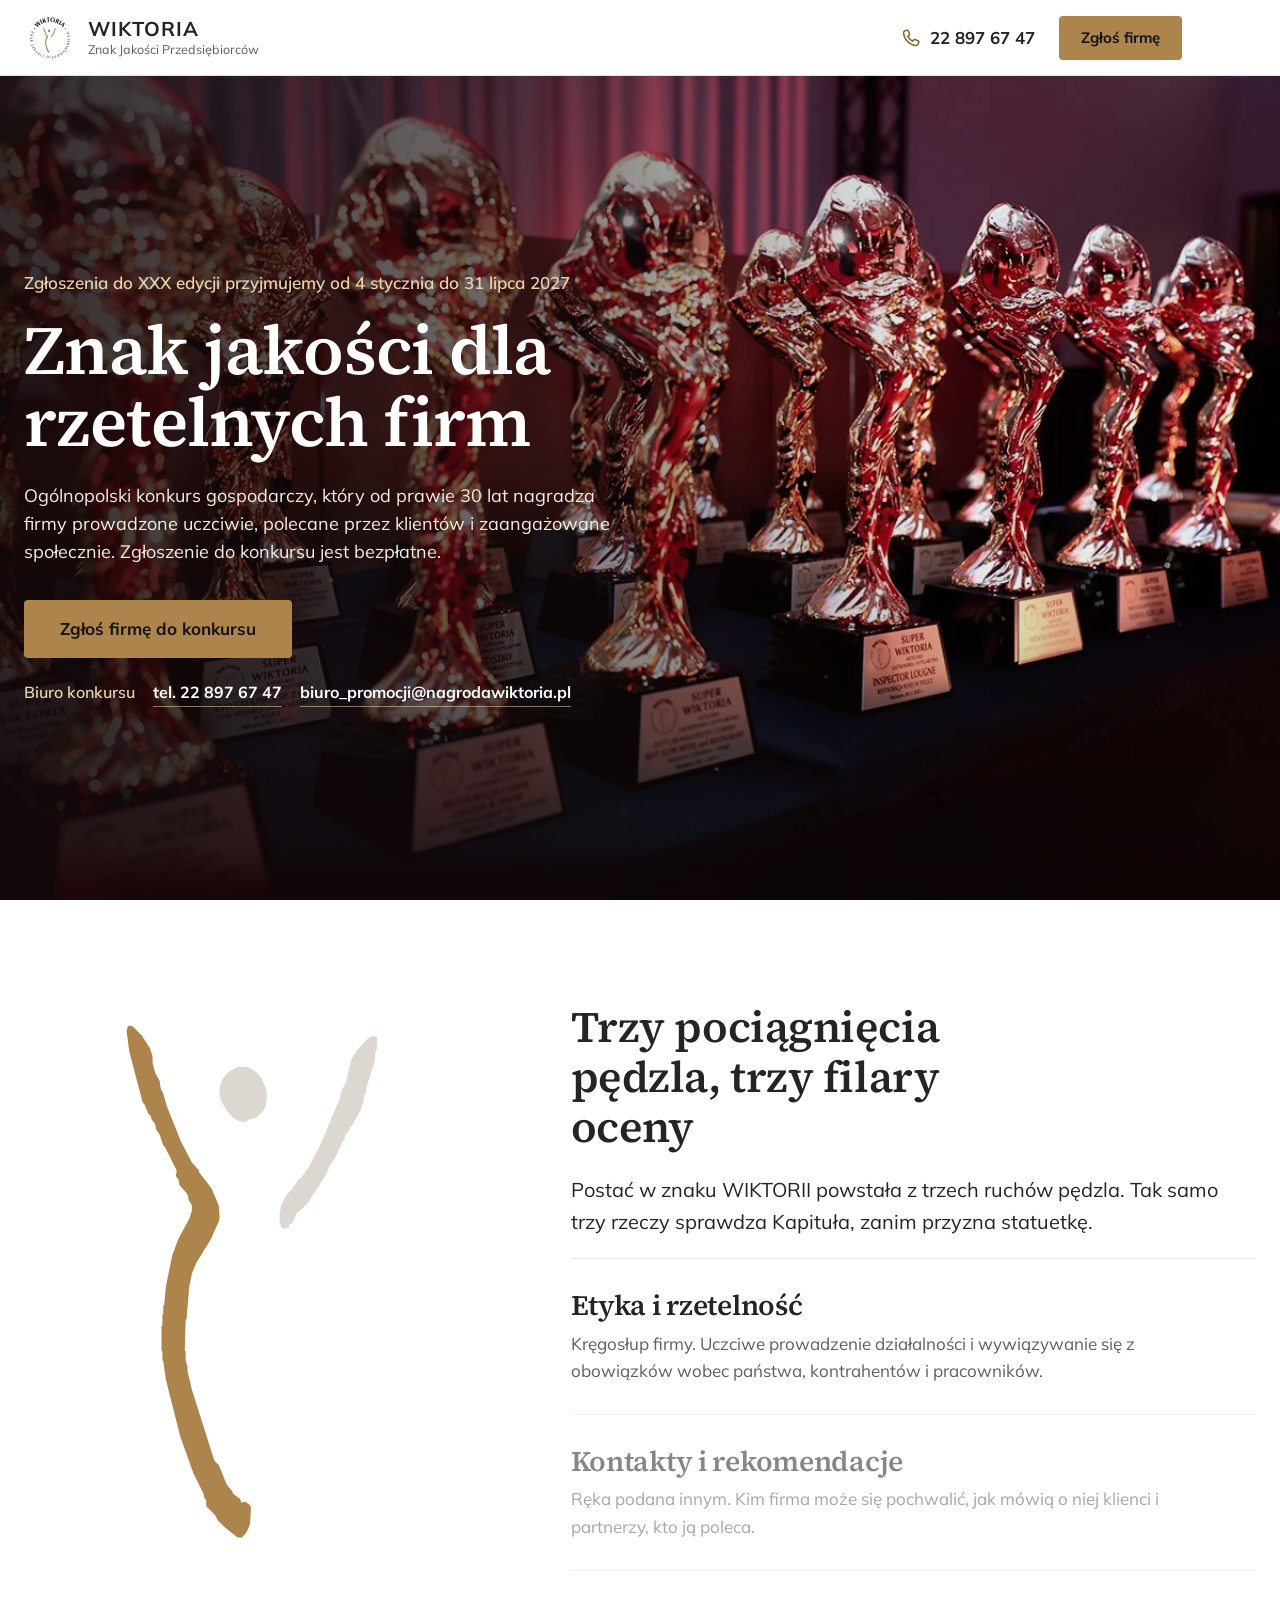
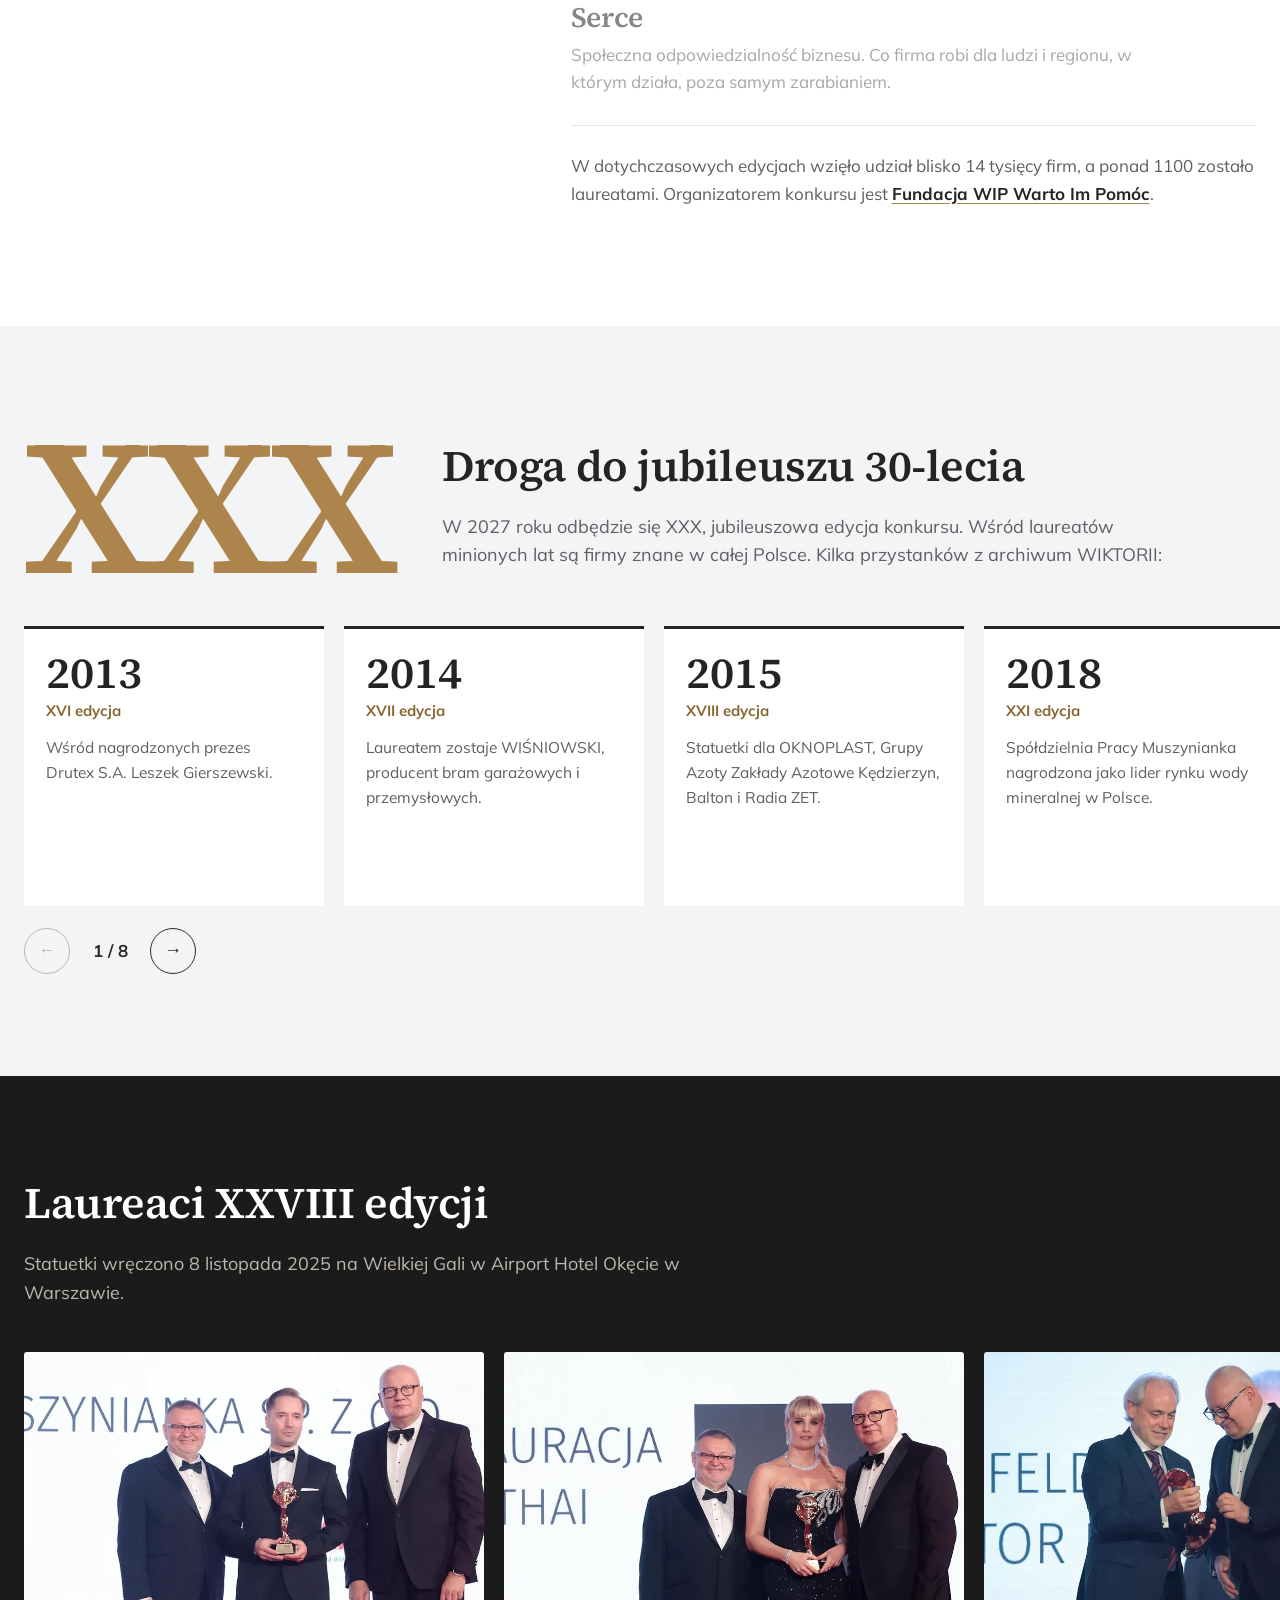
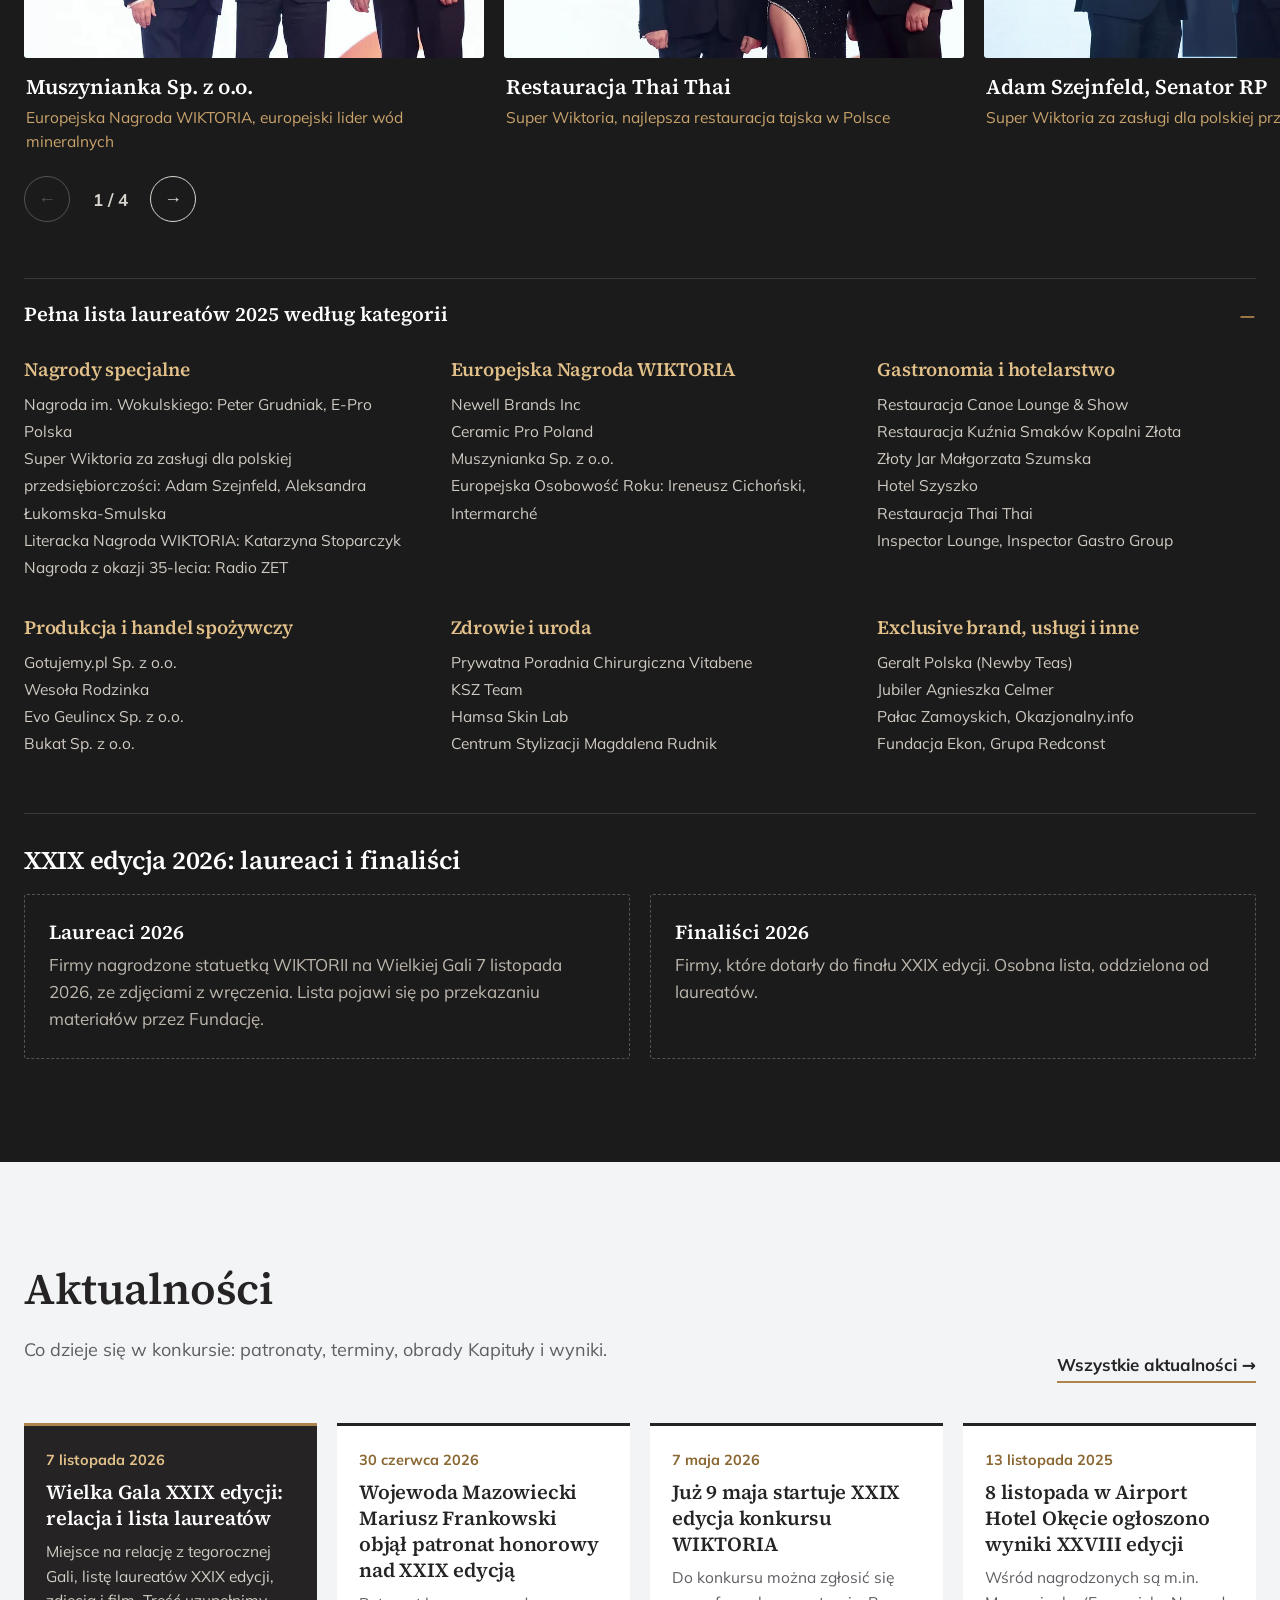
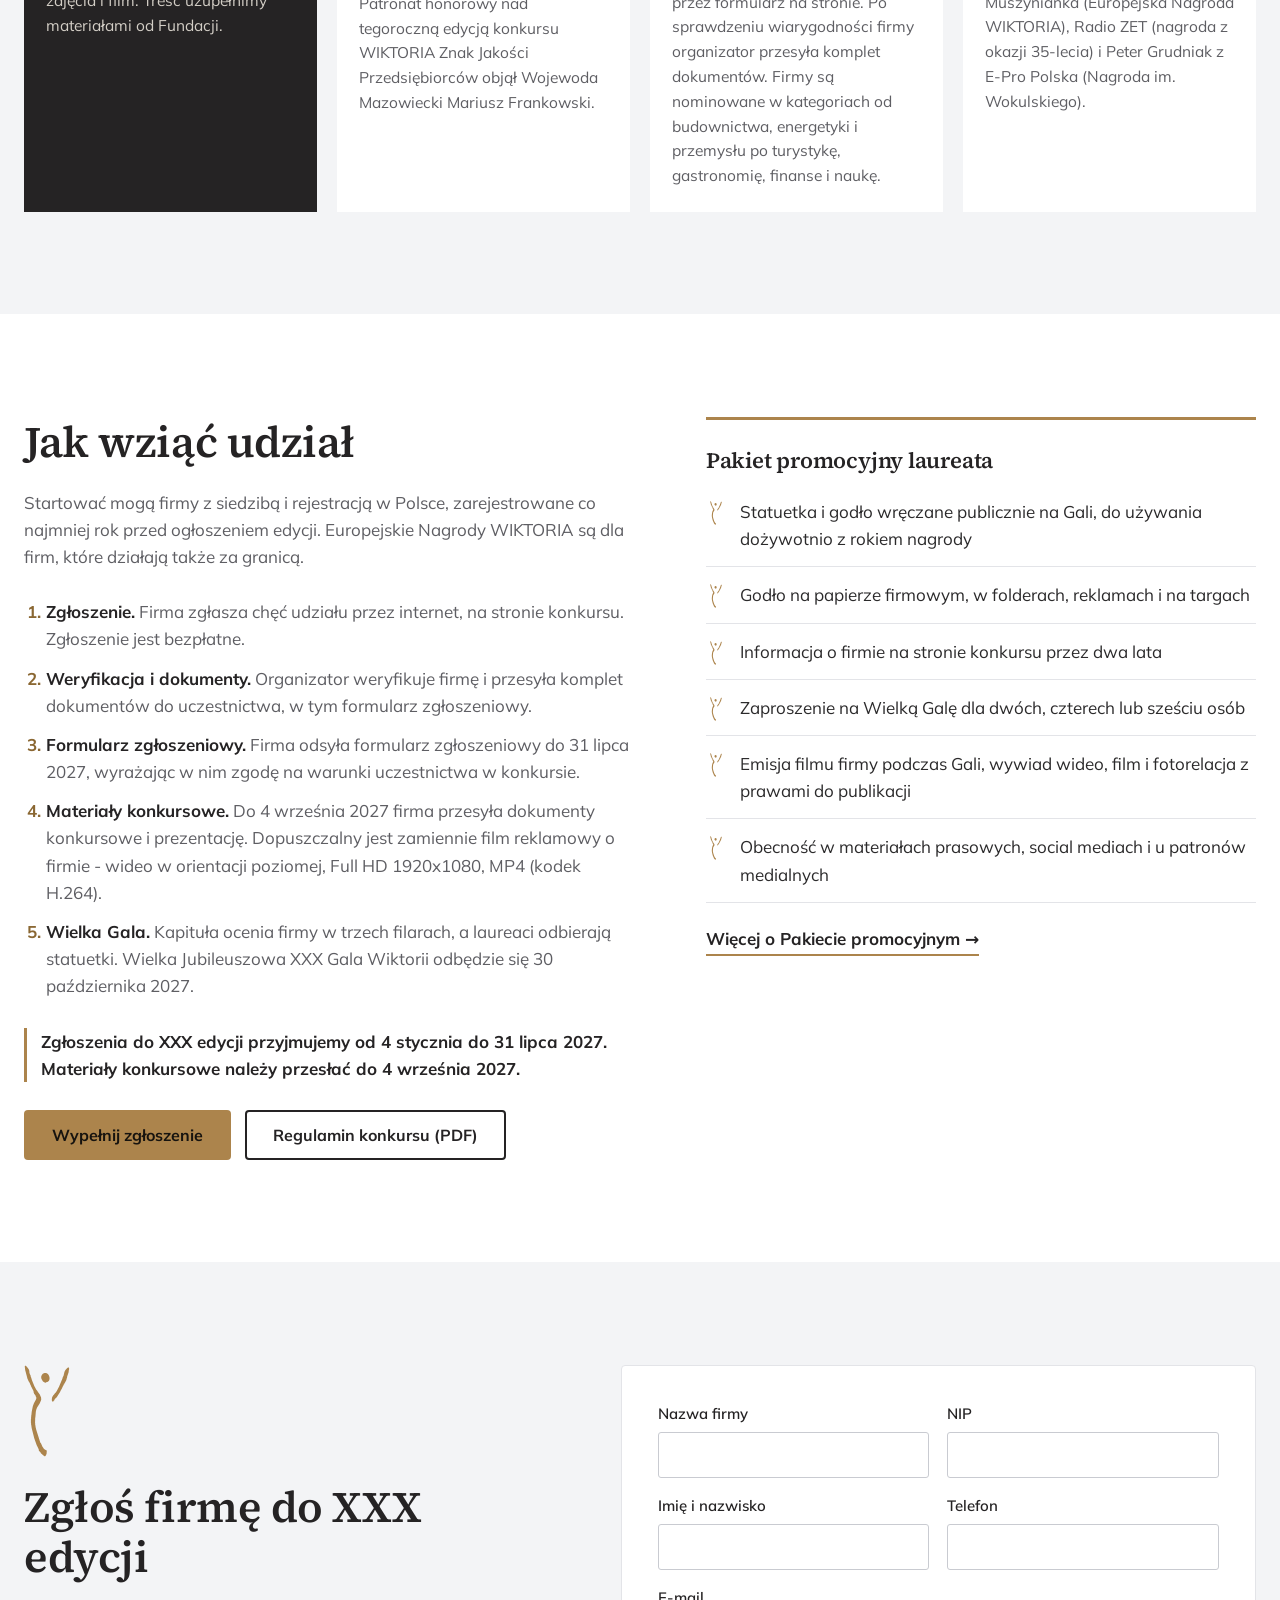
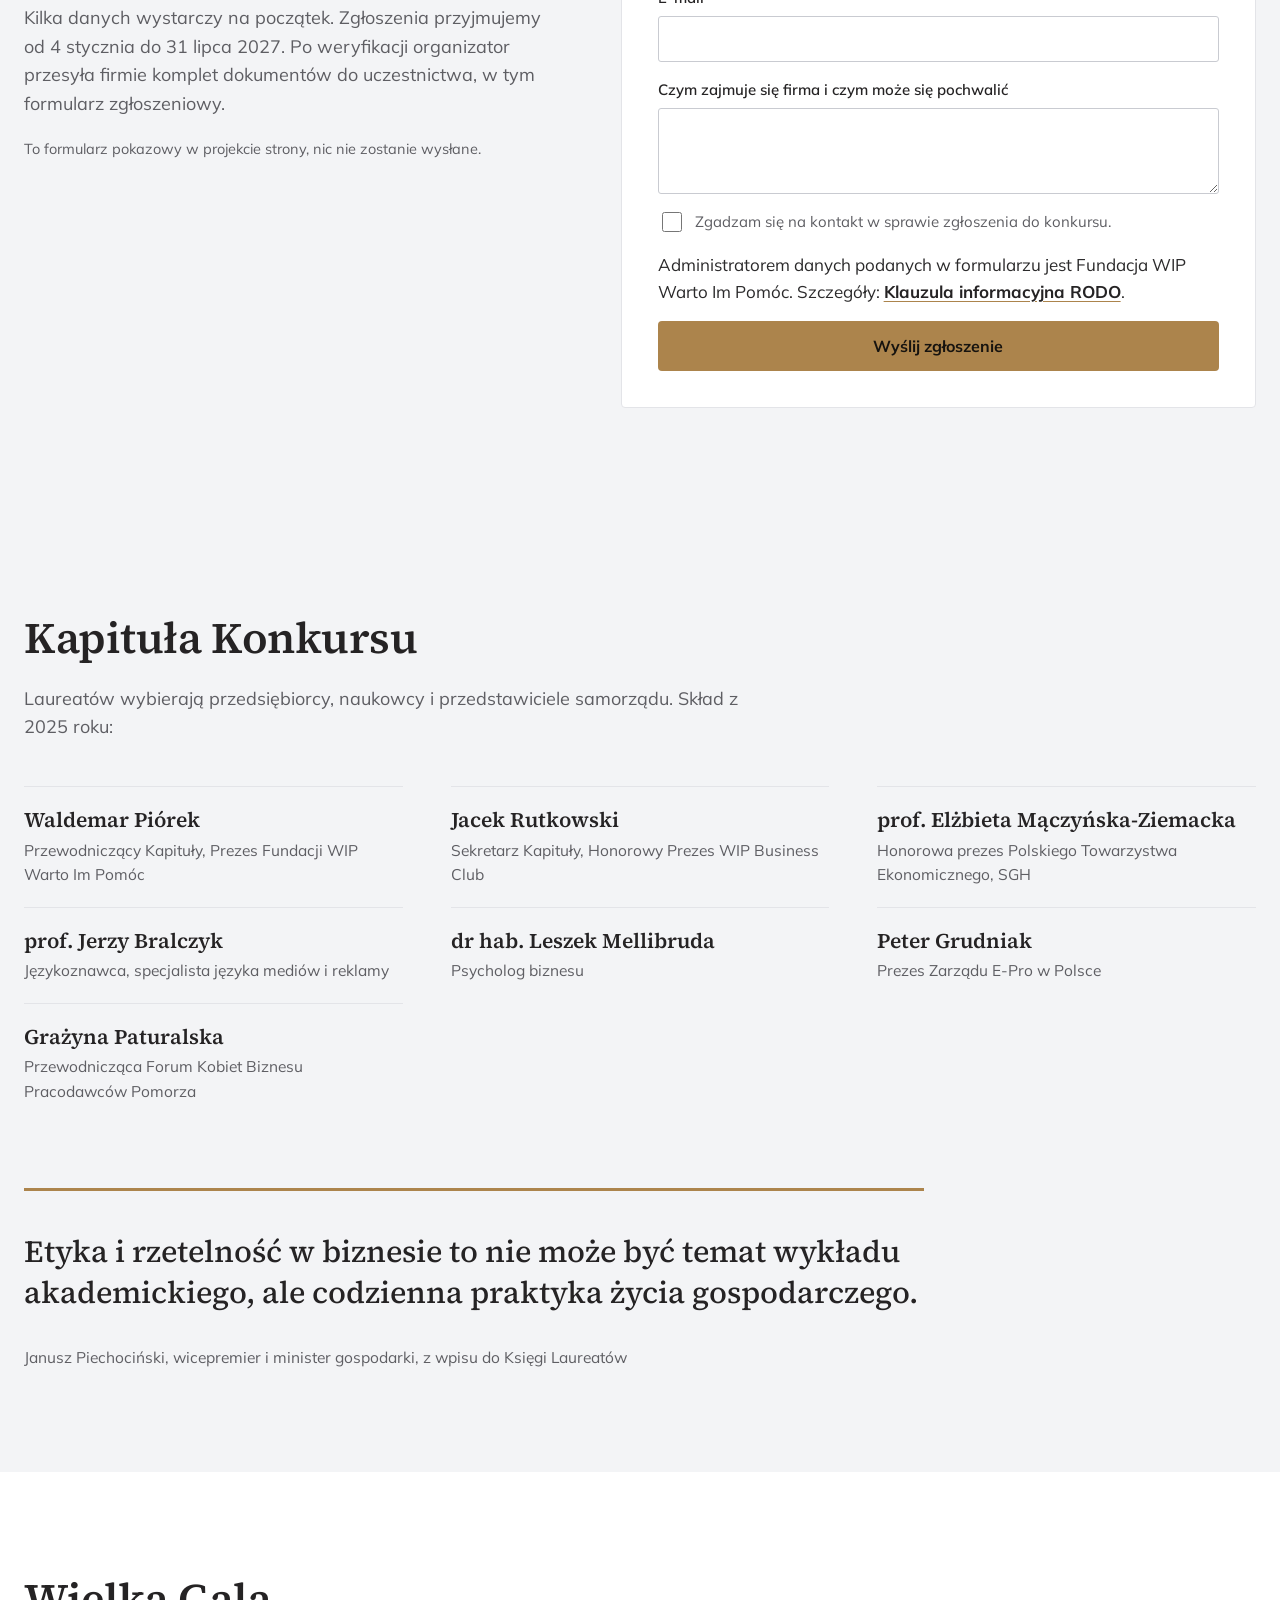
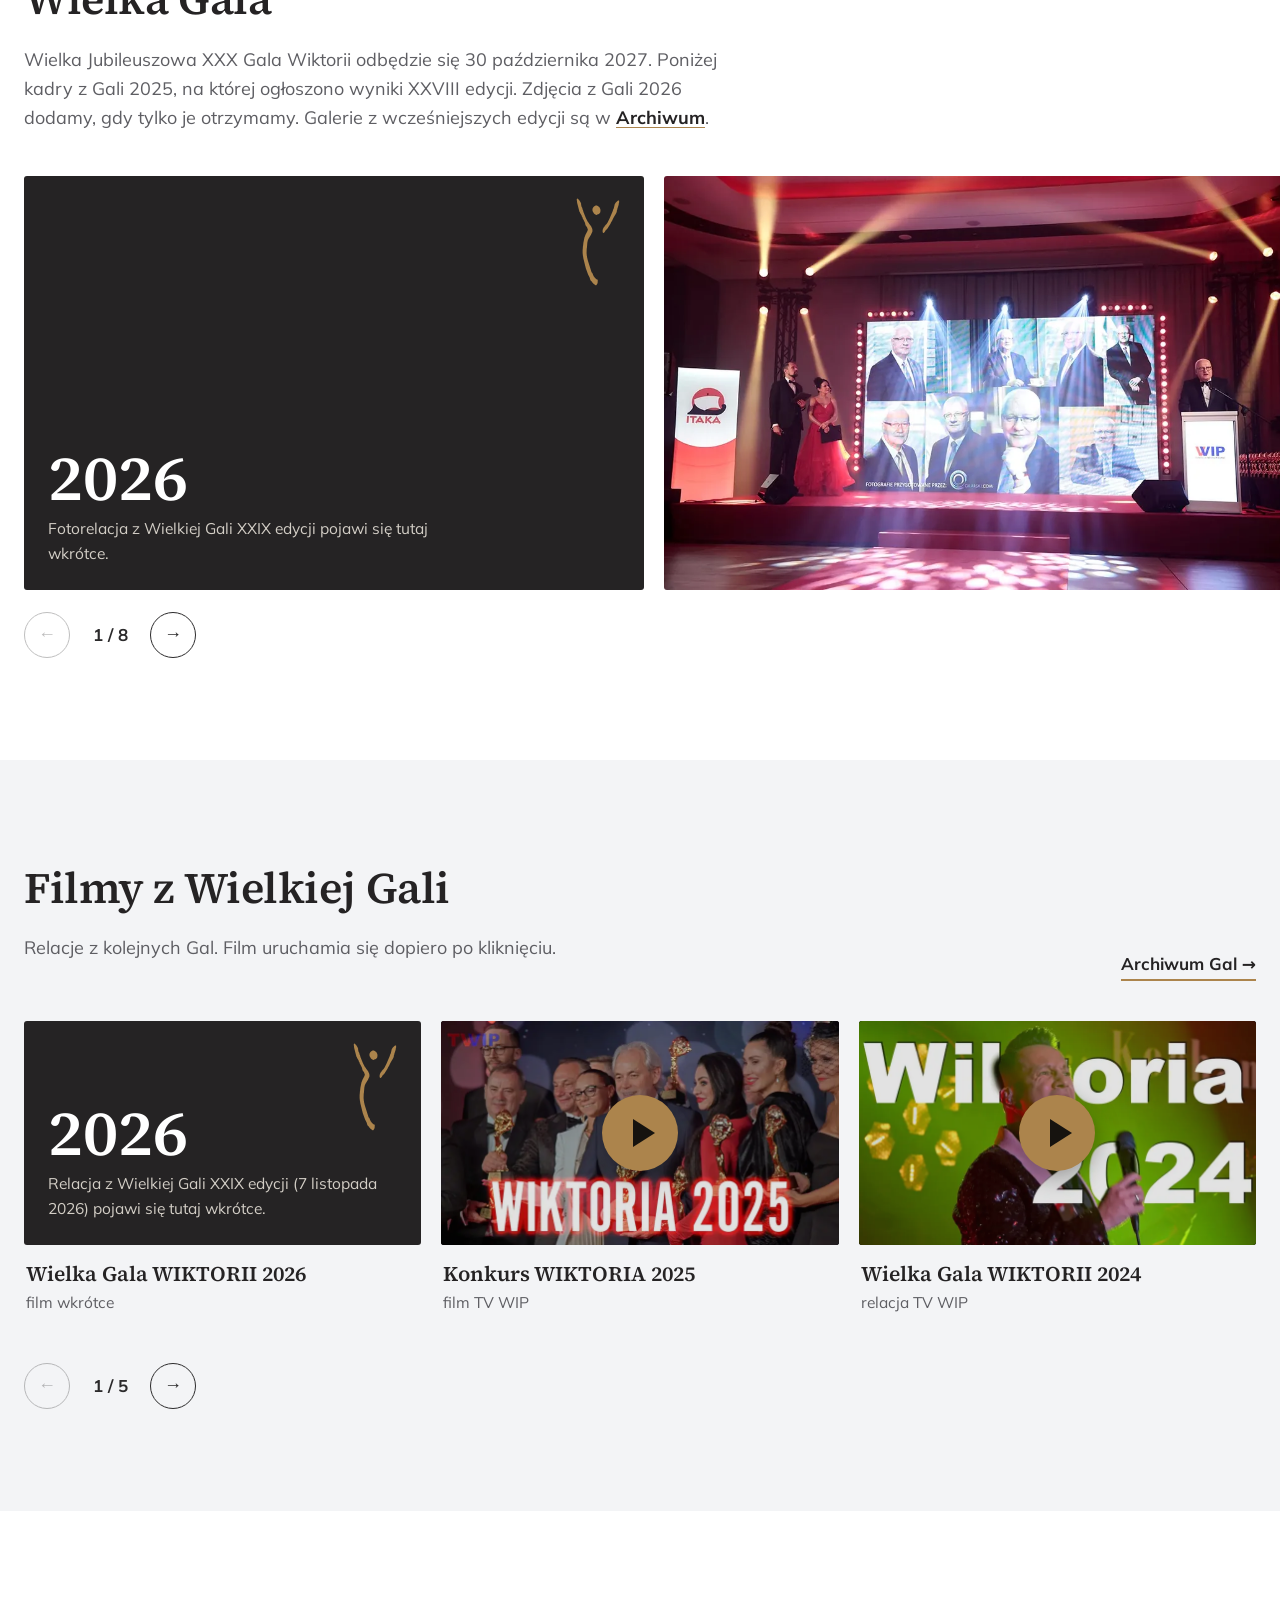
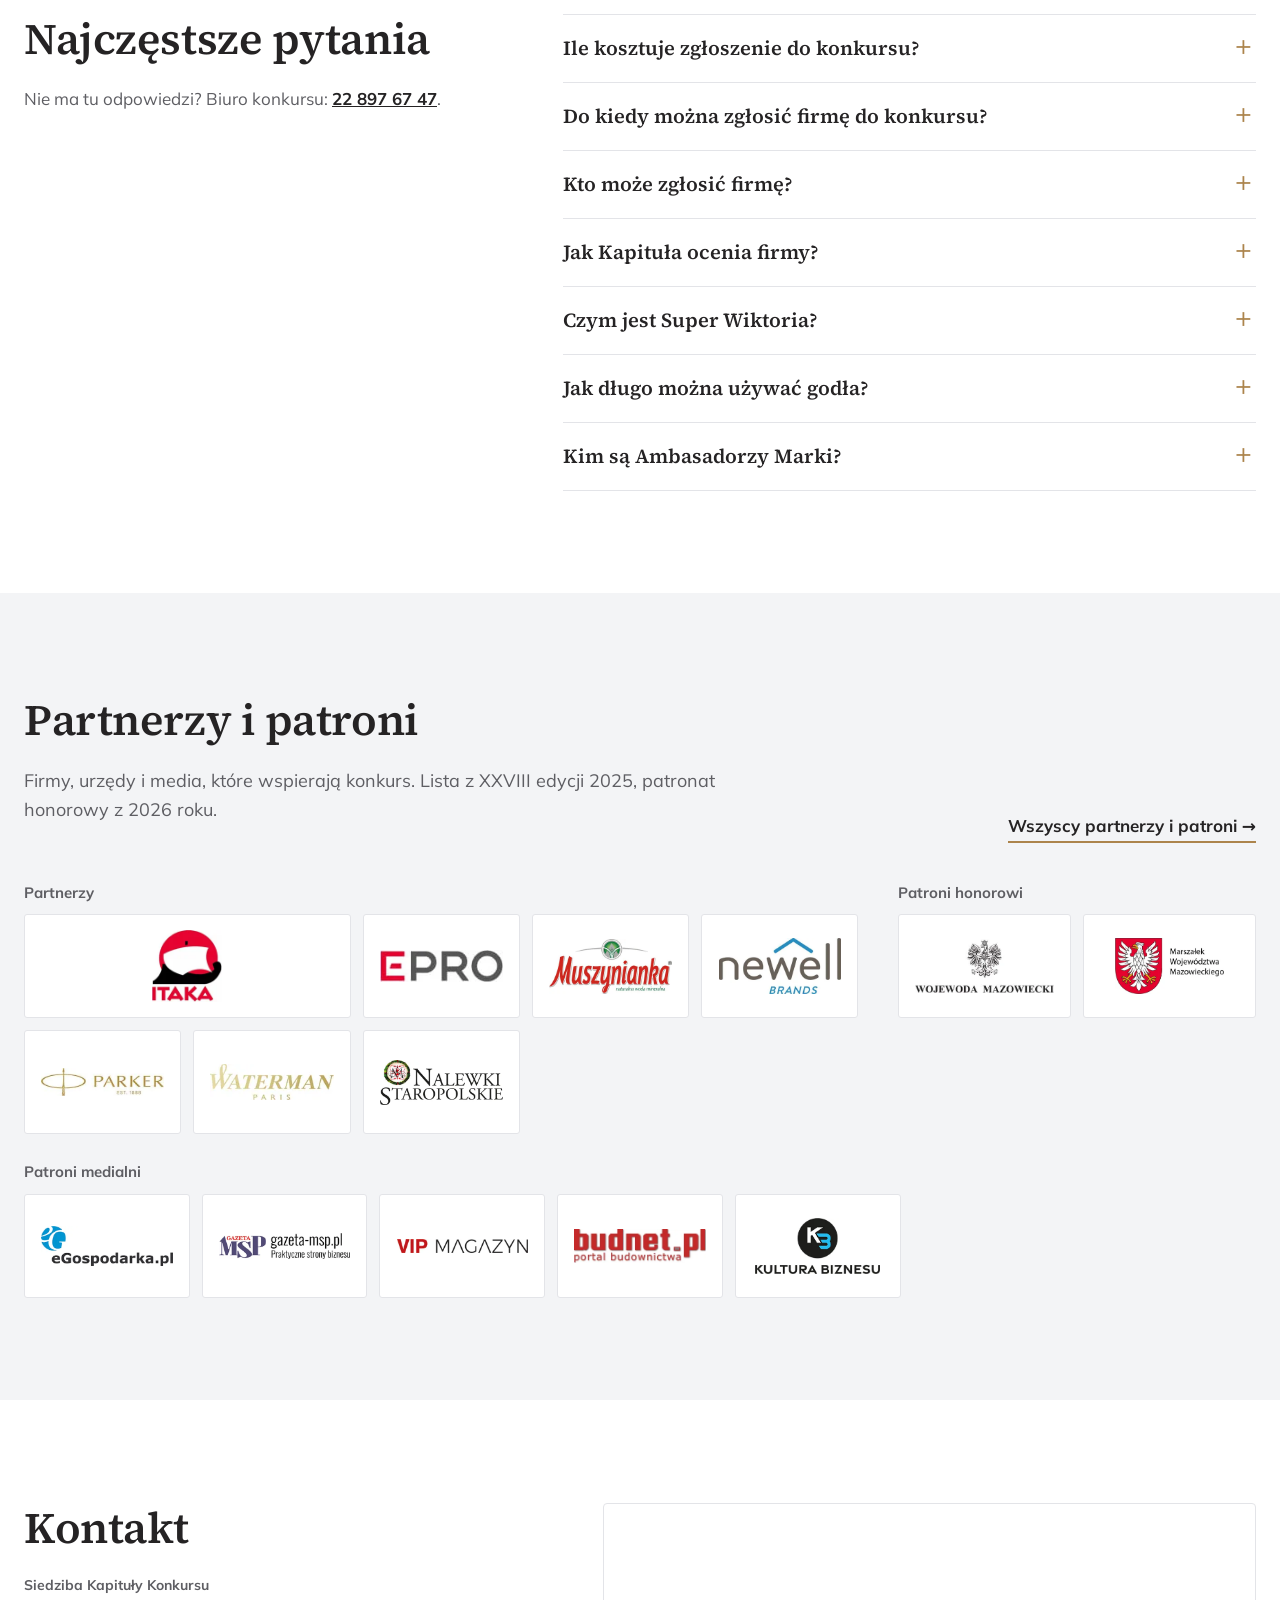
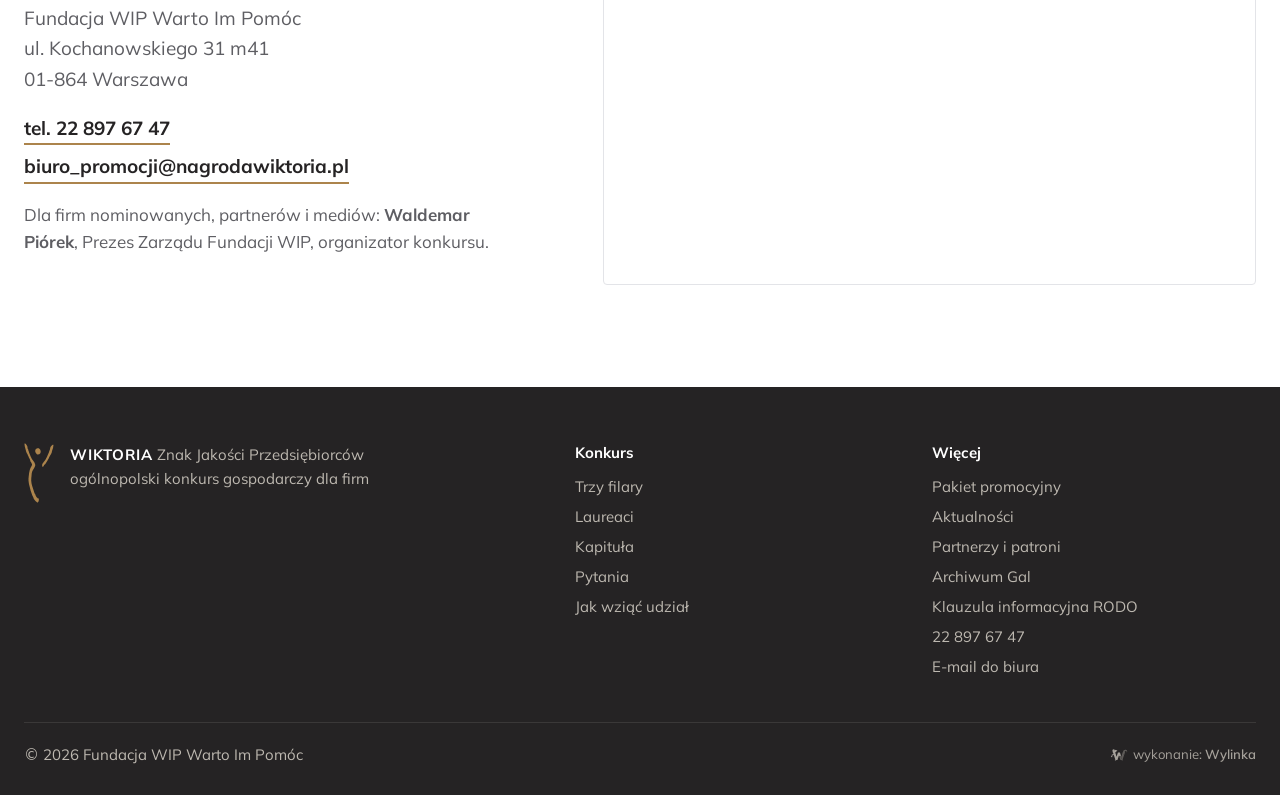
==== commit e7cbc76d: "Poprawki klienta 16.11 (2): kroki zgloszenie/formularz zgloszeniowy, nabor 4.01-31.07, materialy do " ====
--- a/index.html
+++ b/index.html
@@ -5,7 +5,7 @@
 <meta name="viewport" content="width=device-width,initial-scale=1,viewport-fit=cover">
 <meta name="robots" content="noindex,nofollow">
 <title>Konkurs gospodarczy dla firm WIKTORIA - Znak Jakości Przedsiębiorców</title>
-<meta name="description" content="WIKTORIA Znak Jakości Przedsiębiorców: ogólnopolski konkurs gospodarczy dla rzetelnych firm od prawie 30 lat. Zgłoszenie do konkursu jest bezpłatne, statuetki na Wielkiej Gali w Warszawie. Zgłoszenia do kolejnej edycji przyjmujemy od 1 do 30 stycznia.">
+<meta name="description" content="WIKTORIA Znak Jakości Przedsiębiorców: ogólnopolski konkurs gospodarczy dla rzetelnych firm od prawie 30 lat. Zgłoszenie do konkursu jest bezpłatne, statuetki na Wielkiej Gali w Warszawie. Zgłoszenia do kolejnej edycji przyjmujemy od 4 stycznia do 31 lipca.">
 <meta name="theme-color" content="#ffffff">
 <link rel="icon" href="img/logo.svg" type="image/svg+xml">
 <link rel="preload" href="fonts/mulish.woff2" as="font" type="font/woff2" crossorigin>
@@ -29,8 +29,9 @@
 {"@context":"https://schema.org","@graph":[
 {"@type":"Organization","name":"WIKTORIA Znak Jakości Przedsiębiorców","alternateName":"Nagroda WIKTORIA","url":"https://nagrodawiktoria.pl/","logo":"https://nagrodawiktoria.pl/img/logo.svg","telephone":"+48228976747","email":"biuro_promocji@nagrodawiktoria.pl","address":{"@type":"PostalAddress","streetAddress":"ul. Kochanowskiego 31 m41","postalCode":"01-864","addressLocality":"Warszawa","addressCountry":"PL"},"parentOrganization":{"@type":"NGO","name":"Fundacja WIP Warto Im Pomóc","url":"https://www.wipfundacja.pl/"}},
 {"@type":"FAQPage","mainEntity":[
-{"@type":"Question","name":"Ile kosztuje zgłoszenie do konkursu WIKTORIA?","acceptedAnswer":{"@type":"Answer","text":"Zgłoszenie do konkursu jest bezpłatne. Po wstępnej weryfikacji firma otrzymuje oficjalną Nominację od organizatorów oraz komplet dokumentów do uczestnictwa."}},
-{"@type":"Question","name":"Kto może zgłosić firmę do konkursu?","acceptedAnswer":{"@type":"Answer","text":"Podmioty gospodarcze z siedzibą i rejestracją w Polsce, zarejestrowane co najmniej rok przed ogłoszeniem edycji. Firma może zgłosić się sama albo zostać nominowana przez organizatora, samorząd terytorialny lub gospodarczy albo Ambasadora Marki."}},
+{"@type":"Question","name":"Ile kosztuje zgłoszenie do konkursu WIKTORIA?","acceptedAnswer":{"@type":"Answer","text":"Zgłoszenie do konkursu jest bezpłatne. Po weryfikacji organizator przesyła firmie komplet dokumentów do uczestnictwa, w tym formularz zgłoszeniowy."}},
+{"@type":"Question","name":"Do kiedy można zgłosić firmę do konkursu?","acceptedAnswer":{"@type":"Answer","text":"Zgłoszenia do XXX edycji przyjmujemy od 4 stycznia do 31 lipca 2027. Materiały konkursowe należy przesłać do 4 września 2027. Wielka Jubileuszowa XXX Gala Wiktorii odbędzie się 30 października 2027."}},
+{"@type":"Question","name":"Kto może zgłosić firmę do konkursu?","acceptedAnswer":{"@type":"Answer","text":"Podmioty gospodarcze z siedzibą i rejestracją w Polsce, zarejestrowane co najmniej rok przed ogłoszeniem edycji. Firma zgłasza się sama przez stronę konkursu. Organizator może też sam nominować firmy."}},
 {"@type":"Question","name":"Co otrzymuje laureat WIKTORII?","acceptedAnswer":{"@type":"Answer","text":"Statuetkę i godło promocyjne WIKTORII do używania dożywotnio z podaniem roku nagrody, informację na stronie konkursu przez dwa lata, zaproszenie na Wielką Galę, film i fotorelację z Gali oraz obecność w materiałach prasowych."}},
 {"@type":"Question","name":"Jak Kapituła ocenia firmy?","acceptedAnswer":{"@type":"Answer","text":"Ocena opiera się na trzech filarach: etyce i rzetelności wobec państwa, kontaktach i rekomendacjach od klientów i partnerów oraz społecznej odpowiedzialności biznesu."}}
 ]}]}
@@ -80,7 +81,7 @@
     <img src="img/hero.webp" alt="Statuetki WIKTORII przygotowane do wręczenia na Wielkiej Gali" width="1200" height="800" fetchpriority="high">
   </picture>
   <div class="hero-in">
-    <p class="hero-info">Zgłoszenia do <span data-edycja-nabor>XXX</span> edycji przyjmujemy od 1 do 30 stycznia <span data-rok-nabor>2027</span></p>
+    <p class="hero-info">Zgłoszenia do <span data-edycja-nabor>XXX</span> edycji przyjmujemy od <span data-nabor-zakres>4 stycznia do 31 lipca 2027</span></p>
     <h1 id="h1">Znak jakości dla rzetelnych firm</h1>
     <p class="lead">Ogólnopolski konkurs gospodarczy, który od prawie 30 lat nagradza firmy prowadzone uczciwie, polecane przez klientów i zaangażowane społecznie. Zgłoszenie do konkursu jest bezpłatne.</p>
     <a class="btn btn-zloty btn-duzy" href="#zglos">Zgłoś firmę do konkursu</a>
@@ -135,7 +136,7 @@
       <li class="rok"><span class="rok-nr">2022</span><span class="rok-ed">XXV edycja</span><p>Jubileuszowa, 25. edycja. Nagrody rozdane 15 października.</p></li>
       <li class="rok"><span class="rok-nr">2025</span><span class="rok-ed">XXVIII edycja</span><p>36 nowych laureatów, Gala w Airport Hotel Okęcie, Europejska Nagroda WIKTORIA dla Muszynianki.</p></li>
       <li class="rok"><span class="rok-nr">2026</span><span class="rok-ed">XXIX edycja</span><p>Wielka Gala 7 listopada w Warszawie, patronat honorowy Wojewody Mazowieckiego.</p></li>
-      <li class="rok rok-jub"><span class="rok-nr">2027</span><span class="rok-ed">XXX edycja</span><p>Jubileusz 30-lecia. Zgłoszenia od 1 do 30 stycznia 2027.</p><a href="#zglos" class="rok-link">Zgłoś firmę</a></li>
+      <li class="rok rok-jub"><span class="rok-nr">2027</span><span class="rok-ed">XXX edycja</span><p>Jubileusz 30-lecia. Zgłoszenia od 4 stycznia do 31 lipca 2027, Wielka Jubileuszowa Gala 30 października 2027.</p><a href="#zglos" class="rok-link">Zgłoś firmę</a></li>
     </ol>
     <div class="kar-nav"><button class="kar-prev" aria-label="Poprzednie">&#8592;</button><span class="kar-licz">1 / 8</span><button class="kar-next" aria-label="Następne">&#8594;</button></div>
   </div>
@@ -198,12 +199,13 @@
       <h2>Jak wziąć udział</h2>
       <p>Startować mogą firmy z siedzibą i rejestracją w Polsce, zarejestrowane co najmniej rok przed ogłoszeniem edycji. Europejskie Nagrody WIKTORIA są dla firm, które działają także za granicą.</p>
       <ol class="kroki">
-        <li><b>Zgłoszenie.</b> Firma przesyła bezpłatny formularz, a po wstępnej weryfikacji otrzymuje oficjalną Nominację od organizatorów oraz komplet dokumentów do uczestnictwa.</li>
-        <li><b>Dokumenty.</b> Firma przesyła dokumenty konkursowe i prezentację. Dopuszczalny jest zamiennie film reklamowy o firmie (ok. 1,5 minuty).</li>
-        <li><b>Ocena Kapituły.</b> Kapituła ocenia firmy w trzech filarach i wyłania laureatów w dwudziestu kategoriach.</li>
-        <li><b>Wielka Gala.</b> Laureaci odbierają statuetki na Wielkiej Gali jesienią w Warszawie.</li>
+        <li><b>Zgłoszenie.</b> Firma zgłasza chęć udziału przez internet, na stronie konkursu. Zgłoszenie jest bezpłatne.</li>
+        <li><b>Weryfikacja i dokumenty.</b> Organizator weryfikuje firmę i przesyła komplet dokumentów do uczestnictwa, w tym formularz zgłoszeniowy.</li>
+        <li><b>Formularz zgłoszeniowy.</b> Firma odsyła formularz zgłoszeniowy do <span data-lipiec>31 lipca 2027</span>, wyrażając w nim zgodę na warunki uczestnictwa w konkursie.</li>
+        <li><b>Materiały konkursowe.</b> Do <span data-materialy>4 września 2027</span> firma przesyła dokumenty konkursowe i prezentację. Dopuszczalny jest zamiennie film reklamowy o firmie - wideo w orientacji poziomej, Full HD 1920x1080, MP4 (kodek H.264).</li>
+        <li><b>Wielka Gala.</b> Kapituła ocenia firmy w trzech filarach, a laureaci odbierają statuetki. Wielka <span data-jubileusz>Jubileuszowa </span><span data-edycja-nabor>XXX</span> Gala Wiktorii odbędzie się <span data-gala>30 października 2027</span>.</li>
       </ol>
-      <p class="mocno termin">Zgłoszenia do <span data-edycja-nabor>XXX</span> edycji przyjmujemy od 1 do 30 stycznia <span data-rok-nabor>2027</span>.</p>
+      <p class="mocno termin">Zgłoszenia do <span data-edycja-nabor>XXX</span> edycji przyjmujemy od <span data-nabor-zakres>4 stycznia do 31 lipca 2027</span>. Materiały konkursowe należy przesłać do <span data-materialy>4 września 2027</span>.</p>
       <div class="przyciski">
         <a class="btn btn-zloty" href="#zglos">Wypełnij zgłoszenie</a>
         <a class="btn btn-obrys" href="https://nagrodawiktoria.pl/images/zeszyt-skany/regulamin%20konkursu%20wiktoria.pdf" rel="noopener">Regulamin konkursu (PDF)</a>
@@ -229,7 +231,7 @@
     <div class="zglos-opis">
       <svg class="zglos-postac" aria-hidden="true"><use href="#postac"/></svg>
       <h2>Zgłoś firmę do <span data-edycja-nabor>XXX</span> edycji</h2>
-      <p>Kilka danych wystarczy na początek. Zgłoszenia przyjmujemy od 1 do 30 stycznia <span data-rok-nabor>2027</span>. Po wstępnej weryfikacji firma otrzymuje oficjalną Nominację od organizatorów oraz komplet dokumentów do uczestnictwa.</p>
+      <p>Kilka danych wystarczy na początek. Zgłoszenia przyjmujemy od <span data-nabor-zakres>4 stycznia do 31 lipca 2027</span>. Po weryfikacji organizator przesyła firmie komplet dokumentów do uczestnictwa, w tym formularz zgłoszeniowy.</p>
       <p class="male">To formularz pokazowy w projekcie strony, nic nie zostanie wysłane.</p>
     </div>
     <form class="form" id="form" novalidate>
@@ -240,6 +242,7 @@
       <label class="szer">E-mail<input name="email" type="email" required autocomplete="email"></label>
       <label class="szer">Czym zajmuje się firma i czym może się pochwalić<textarea name="opis" rows="3"></textarea></label>
       <label class="zgoda szer"><input type="checkbox" required> Zgadzam się na kontakt w sprawie zgłoszenia do konkursu.</label>
+      <p class="male szer rodo-info">Administratorem danych podanych w formularzu jest Fundacja WIP Warto Im Pomóc. Szczegóły: <a href="rodo/">Klauzula informacyjna RODO</a>.</p>
       <button class="btn btn-zloty szer" type="submit">Wyślij zgłoszenie</button>
       <p class="form-ok szer" id="form-ok" hidden>Dziękujemy. W gotowej stronie zgłoszenie trafi do Biura Promocji Konkursu.</p>
     </form>
@@ -272,7 +275,7 @@
   <div class="wrap">
     <div class="sekcja-gl">
       <h2>Wielka Gala</h2>
-      <p>Kadry z Gali 2025, na której ogłoszono wyniki XXVIII edycji. Zdjęcia z Gali 2026 dodamy, gdy tylko je otrzymamy. Galerie z wcześniejszych edycji są w <a href="archiwum/">Archiwum</a>.</p>
+      <p>Wielka <span data-jubileusz>Jubileuszowa </span><span data-edycja-nabor>XXX</span> Gala Wiktorii odbędzie się <span data-gala>30 października 2027</span>. Poniżej kadry z Gali 2025, na której ogłoszono wyniki XXVIII edycji. Zdjęcia z Gali 2026 dodamy, gdy tylko je otrzymamy. Galerie z wcześniejszych edycji są w <a href="archiwum/">Archiwum</a>.</p>
     </div>
   </div>
   <div class="karuzela" data-karuzela>
@@ -313,12 +316,13 @@
       <p>Nie ma tu odpowiedzi? Biuro konkursu: <a href="tel:+48228976747">22 897 67 47</a>.</p>
     </div>
     <div class="faq">
-      <details><summary>Ile kosztuje zgłoszenie do konkursu?</summary><p>Zgłoszenie do konkursu jest bezpłatne. Po wstępnej weryfikacji firma otrzymuje oficjalną Nominację od organizatorów oraz komplet dokumentów do uczestnictwa.</p></details>
-      <details><summary>Kto może zgłosić firmę?</summary><p>Firma może zgłosić się sama. Nominować mogą też organizator, samorząd terytorialny i gospodarczy oraz Ambasadorzy Marki WIKTORIA. Warunek: siedziba w Polsce i rejestracja co najmniej rok przed ogłoszeniem edycji.</p></details>
+      <details><summary>Ile kosztuje zgłoszenie do konkursu?</summary><p>Zgłoszenie do konkursu jest bezpłatne. Po weryfikacji organizator przesyła firmie komplet dokumentów do uczestnictwa, w tym formularz zgłoszeniowy.</p></details>
+      <details><summary>Do kiedy można zgłosić firmę do konkursu?</summary><p>Zgłoszenia do <span data-edycja-nabor>XXX</span> edycji przyjmujemy od <span data-nabor-zakres>4 stycznia do 31 lipca 2027</span>. Materiały konkursowe należy przesłać do <span data-materialy>4 września 2027</span>. Wielka <span data-jubileusz>Jubileuszowa </span><span data-edycja-nabor>XXX</span> Gala Wiktorii odbędzie się <span data-gala>30 października 2027</span>.</p></details>
+      <details><summary>Kto może zgłosić firmę?</summary><p>Firma zgłasza się sama przez stronę konkursu. Organizator może też sam nominować firmy. Warunek: siedziba w Polsce i rejestracja co najmniej rok przed ogłoszeniem edycji.</p></details>
       <details><summary>Jak Kapituła ocenia firmy?</summary><p>W trzech filarach: etyka i rzetelność wobec państwa, kontakty i rekomendacje oraz serce, czyli społeczna odpowiedzialność biznesu. Lista laureatów ogłoszona przez Kapitułę jest ostateczna.</p></details>
       <details><summary>Czym jest Super Wiktoria?</summary><p>To nagroda specjalna, o której przyznaniu decyduje Przewodniczący Kapituły Konkursu.</p></details>
       <details><summary>Jak długo można używać godła?</summary><p>Dożywotnio, zawsze z podaniem roku otrzymania nagrody: na papierze firmowym, w reklamach, materiałach informacyjnych i na targach.</p></details>
-      <details><summary>Kim są Ambasadorzy Marki?</summary><p>To firmy i osoby, które popularyzują cele konkursu, należą do Klubu Ambasadorów i mogą nominować firmy. Najwyższy status, Koronę Ambasadorską, ma Sita Sp. z o.o. ze Szczytna.</p></details>
+      <details><summary>Kim są Ambasadorzy Marki?</summary><p>To firmy i osoby, które popularyzują cele konkursu i należą do Klubu Ambasadorów. Najwyższy status, Koronę Ambasadorską, ma Sita Sp. z o.o. ze Szczytna.</p></details>
     </div>
   </div>
 </section>
@@ -367,7 +371,7 @@
     </div>
     <div>
       <h3 class="st-h">Więcej</h3>
-      <a href="pakiet-promocyjny/">Pakiet promocyjny</a><a href="aktualnosci/">Aktualności</a><a href="partnerzy/">Partnerzy i patroni</a><a href="archiwum/">Archiwum Gal</a><a href="tel:+48228976747">22 897 67 47</a><a href="mailto:biuro_promocji@nagrodawiktoria.pl">E-mail do biura</a>
+      <a href="pakiet-promocyjny/">Pakiet promocyjny</a><a href="aktualnosci/">Aktualności</a><a href="partnerzy/">Partnerzy i patroni</a><a href="archiwum/">Archiwum Gal</a><a href="rodo/">Klauzula informacyjna RODO</a><a href="tel:+48228976747">22 897 67 47</a><a href="mailto:biuro_promocji@nagrodawiktoria.pl">E-mail do biura</a>
     </div>
   </div>
   <div class="wrap stopka-dol">
--- a/style.css
+++ b/style.css
@@ -539,3 +539,10 @@
   .foto-wkrotce svg{width:34px;height:68px;right:18px;top:16px}
 }
 .pakiet .link-dalej{display:inline-block;margin-top:22px}
+
+.rodo{max-width:860px}
+.rodo ol{padding-left:22px;margin:22px 0;color:var(--szary)}
+.rodo li{padding:8px 0}
+.rodo b{color:var(--czern)}
+.rodo a,.rodo-info a{color:var(--czern);font-weight:700;text-decoration-color:var(--zloto);text-underline-offset:3px}
+.rodo-info{margin:0}
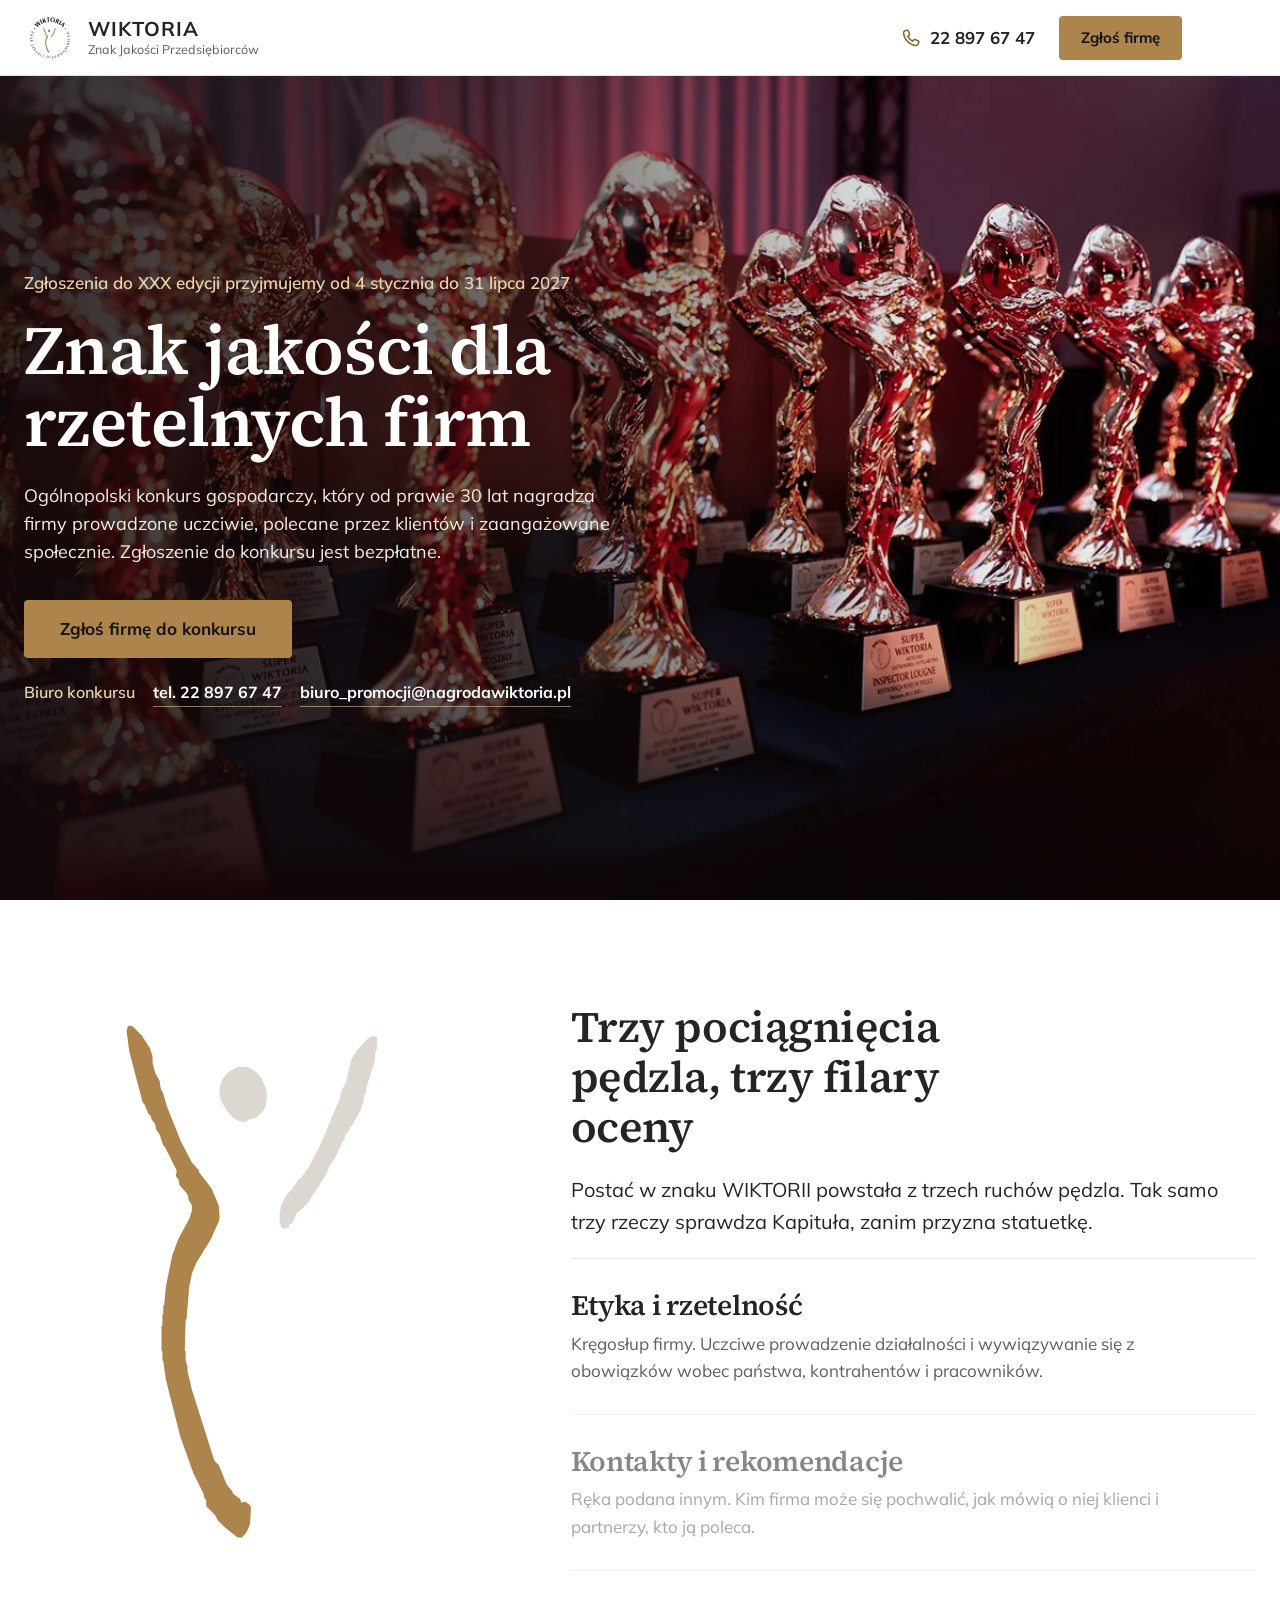
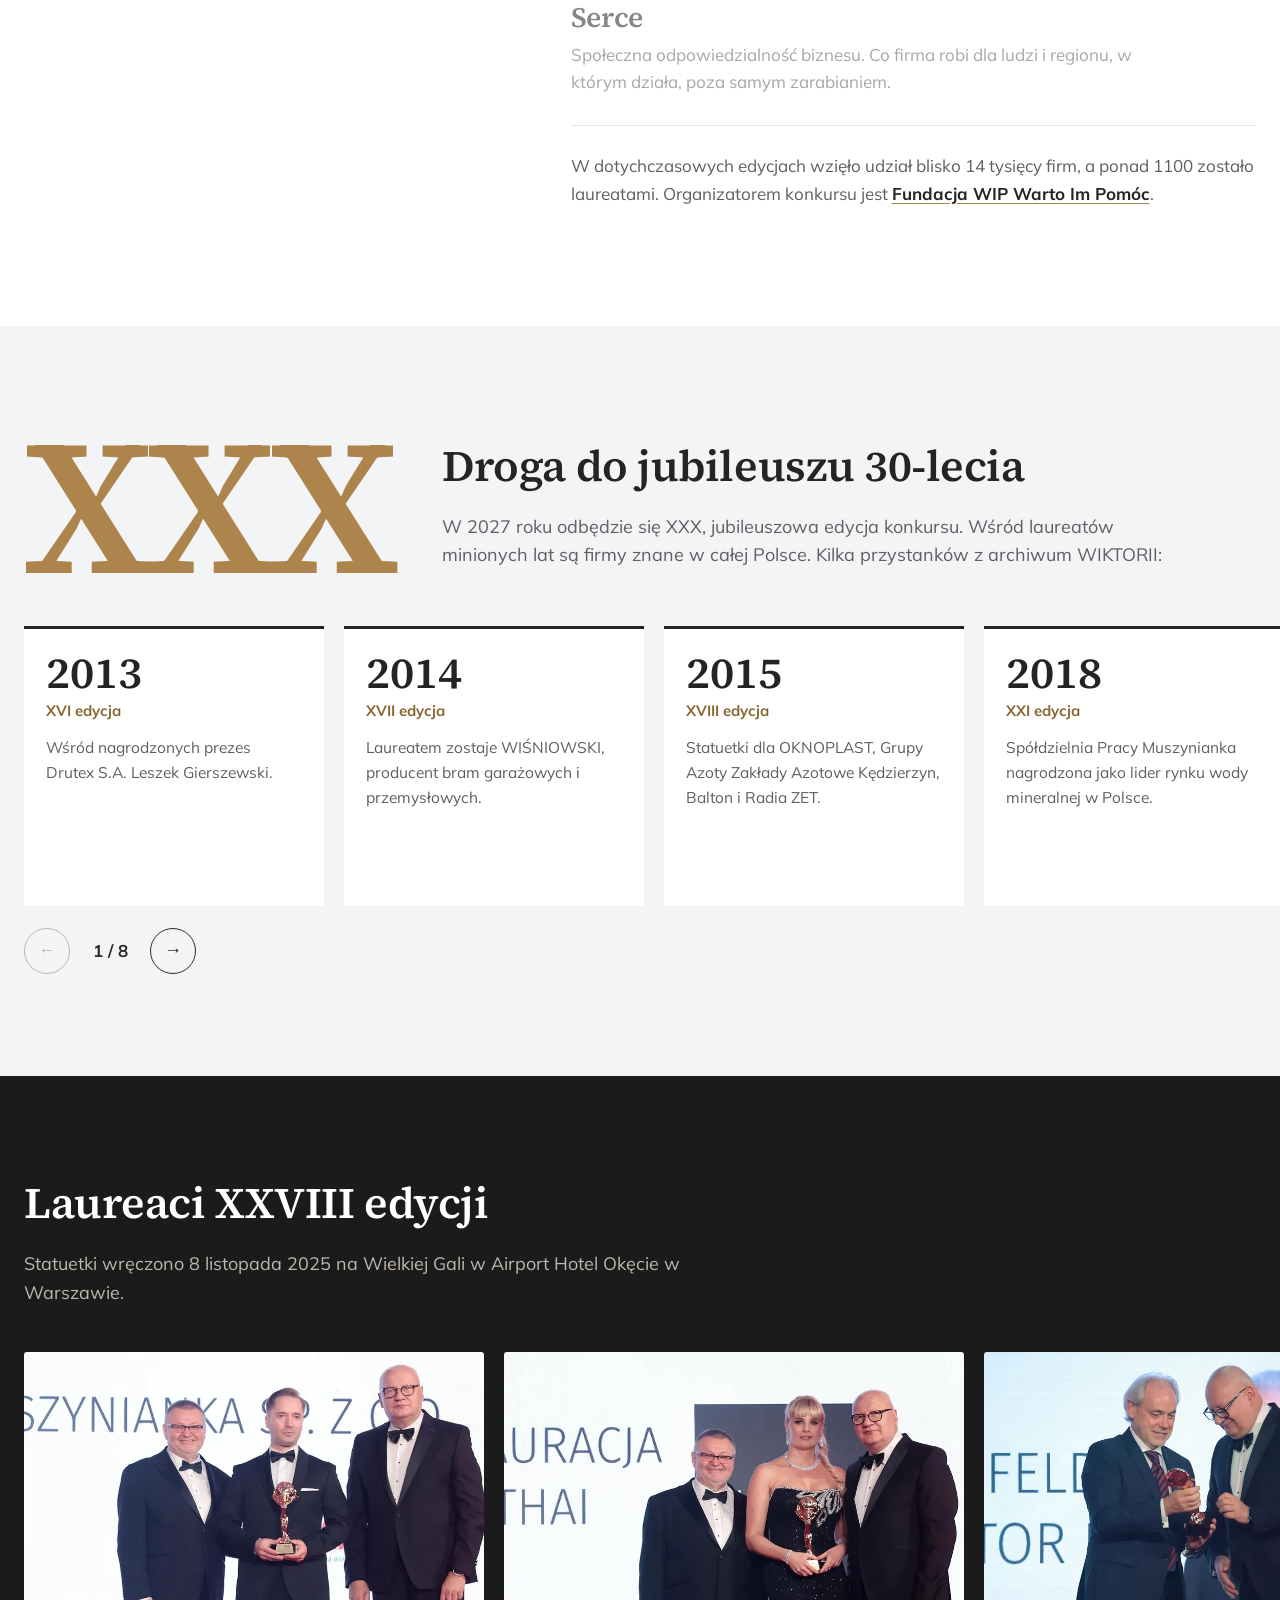
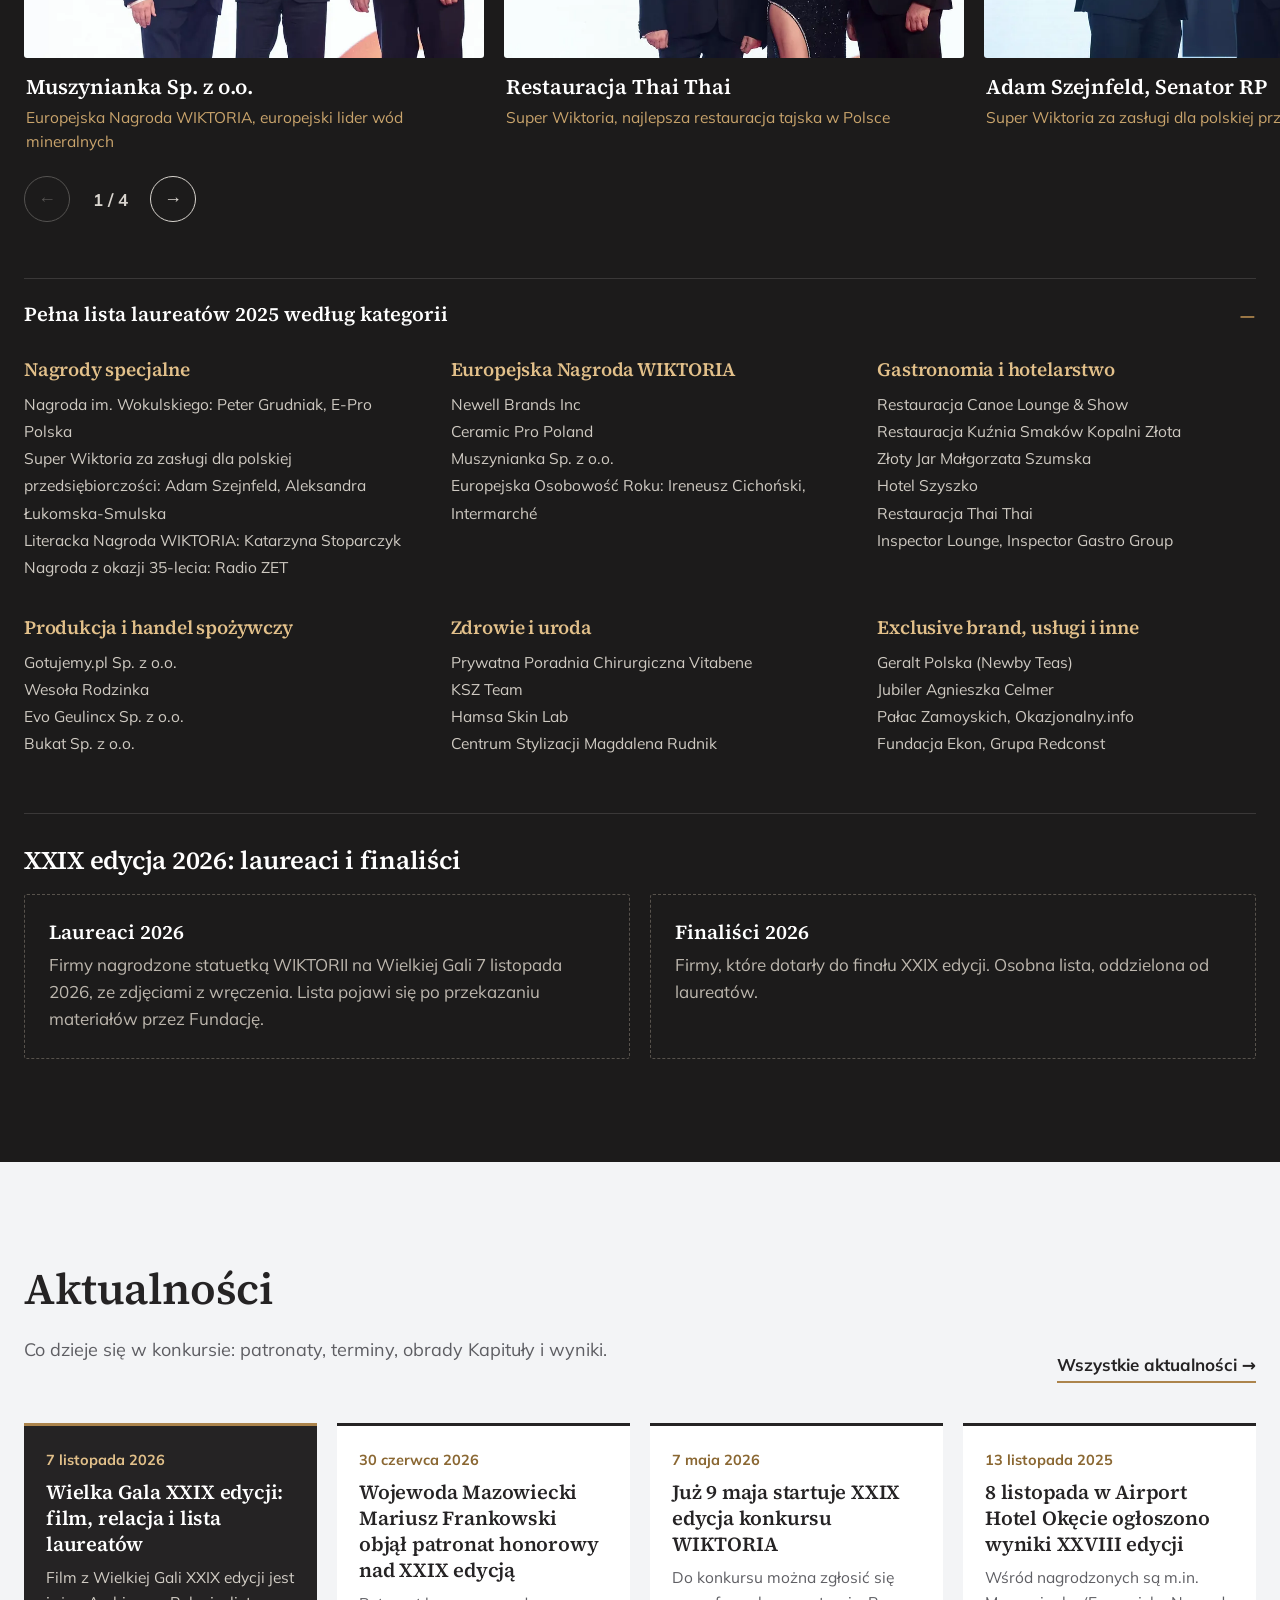
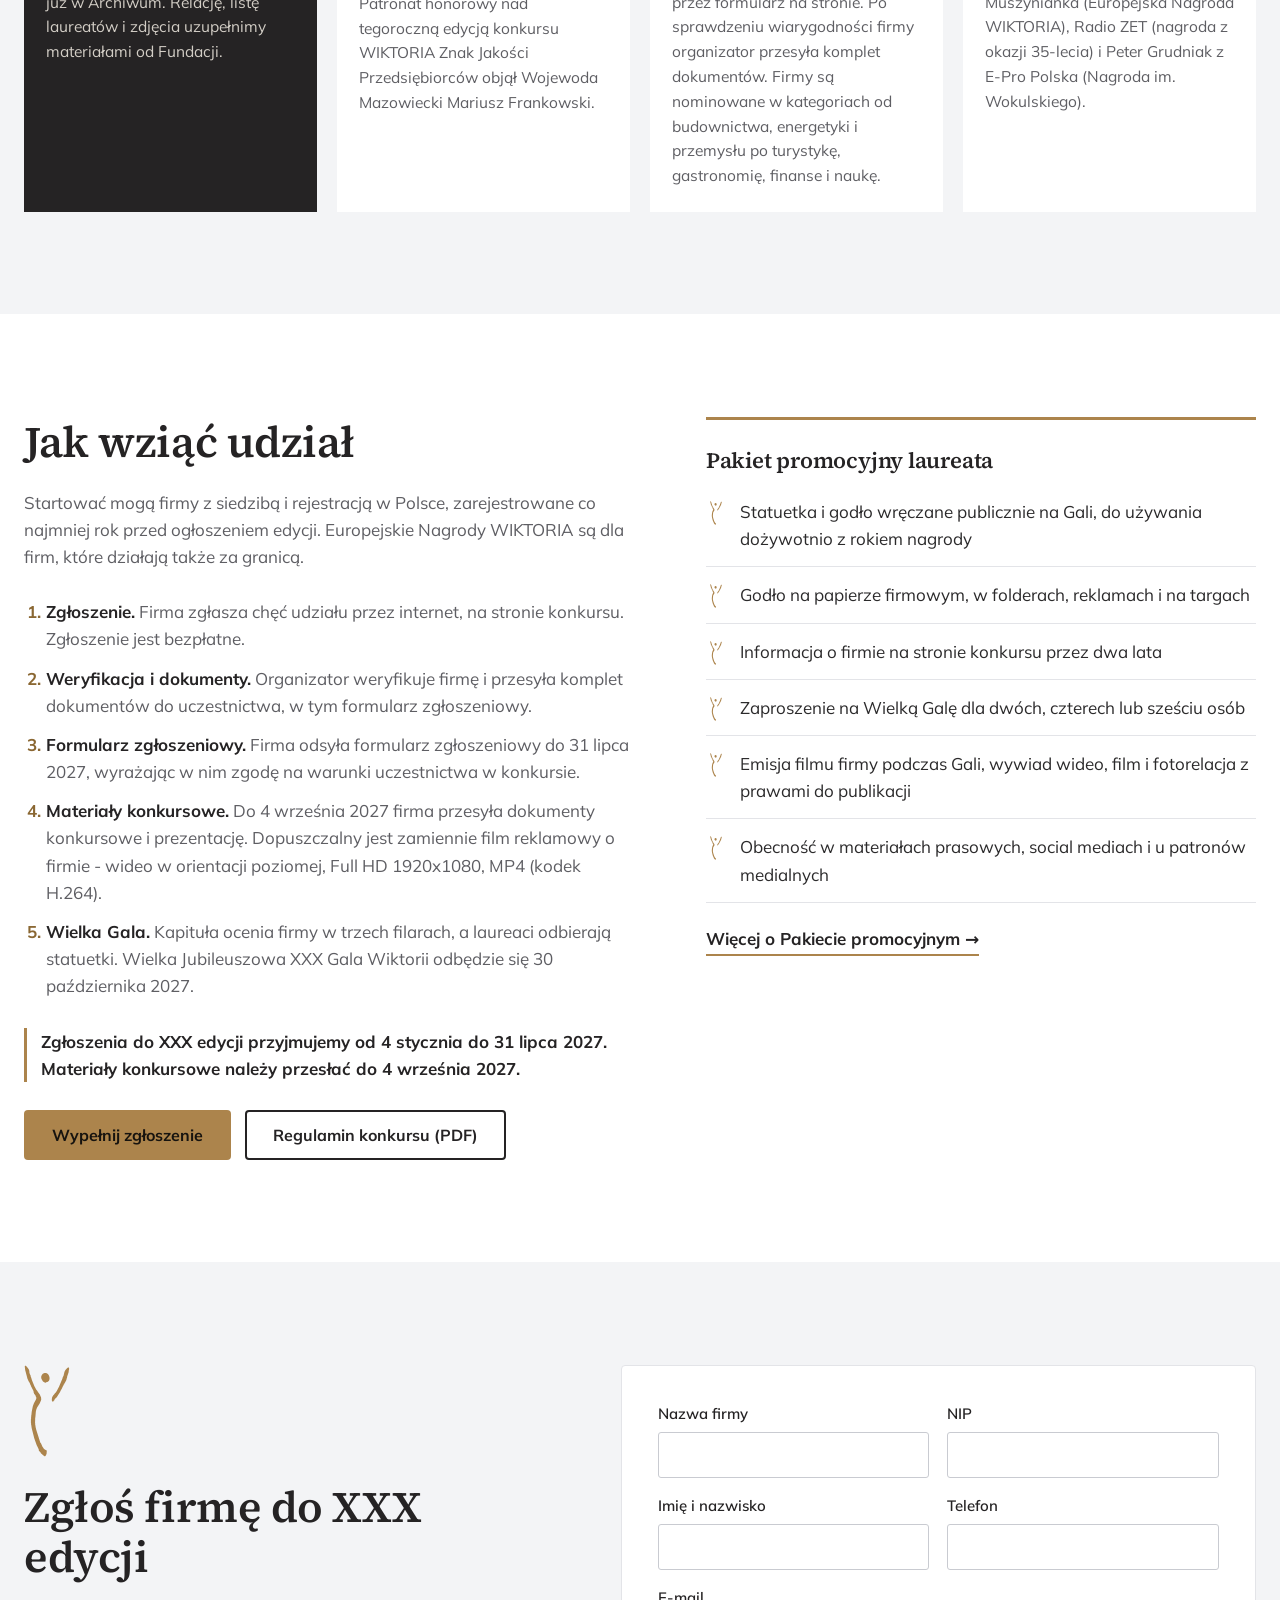
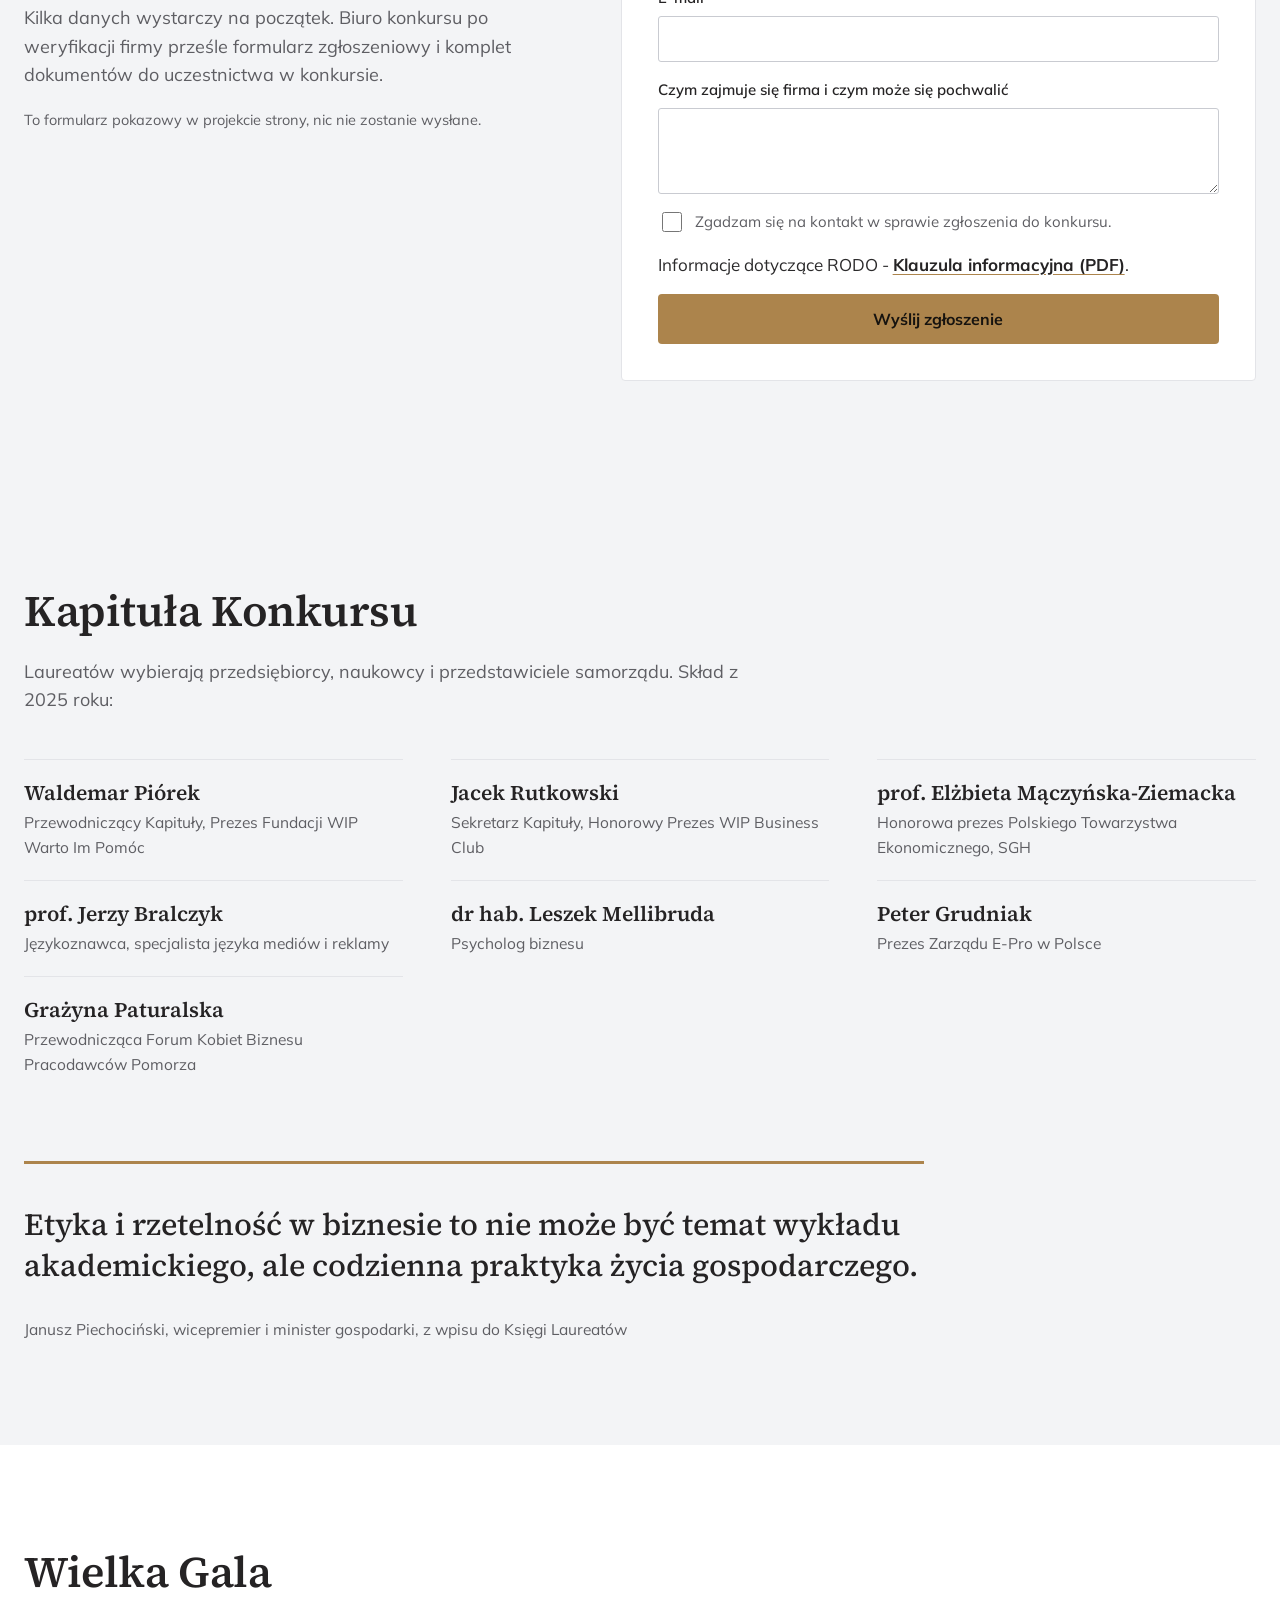
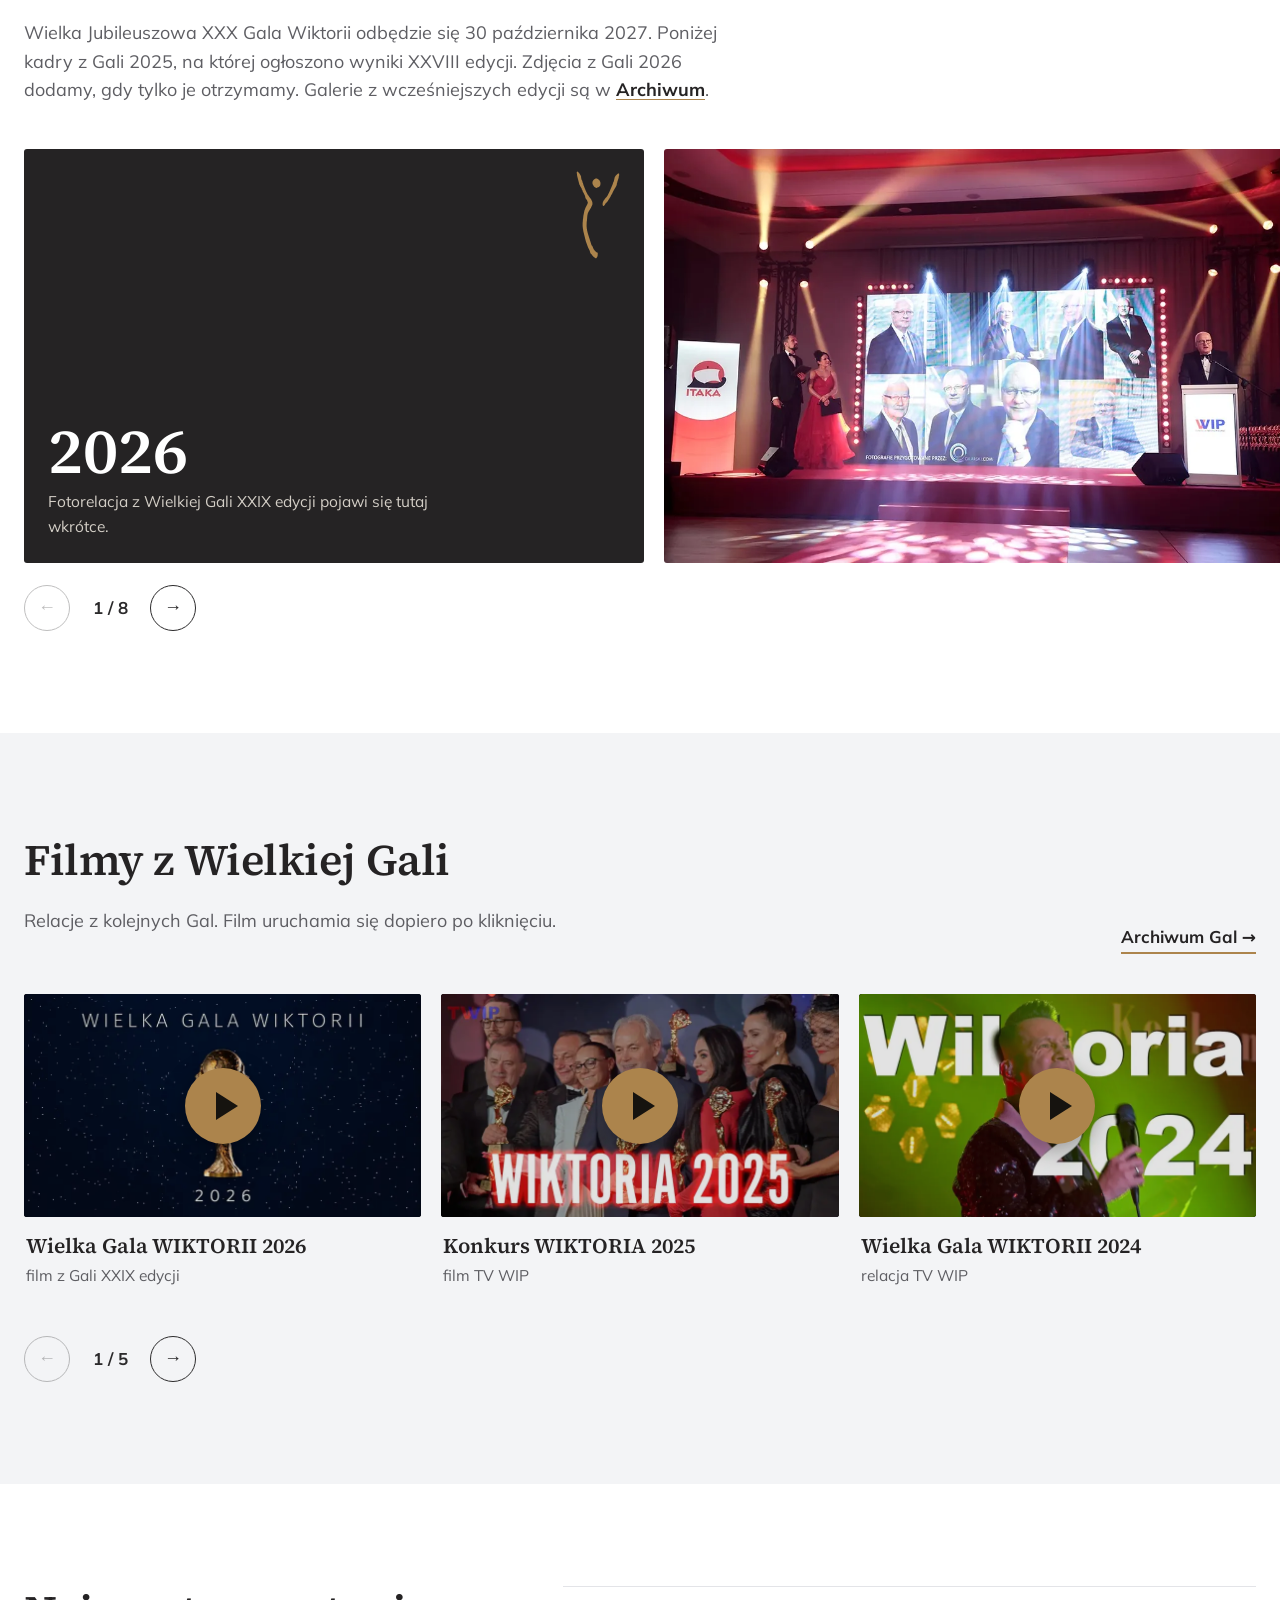
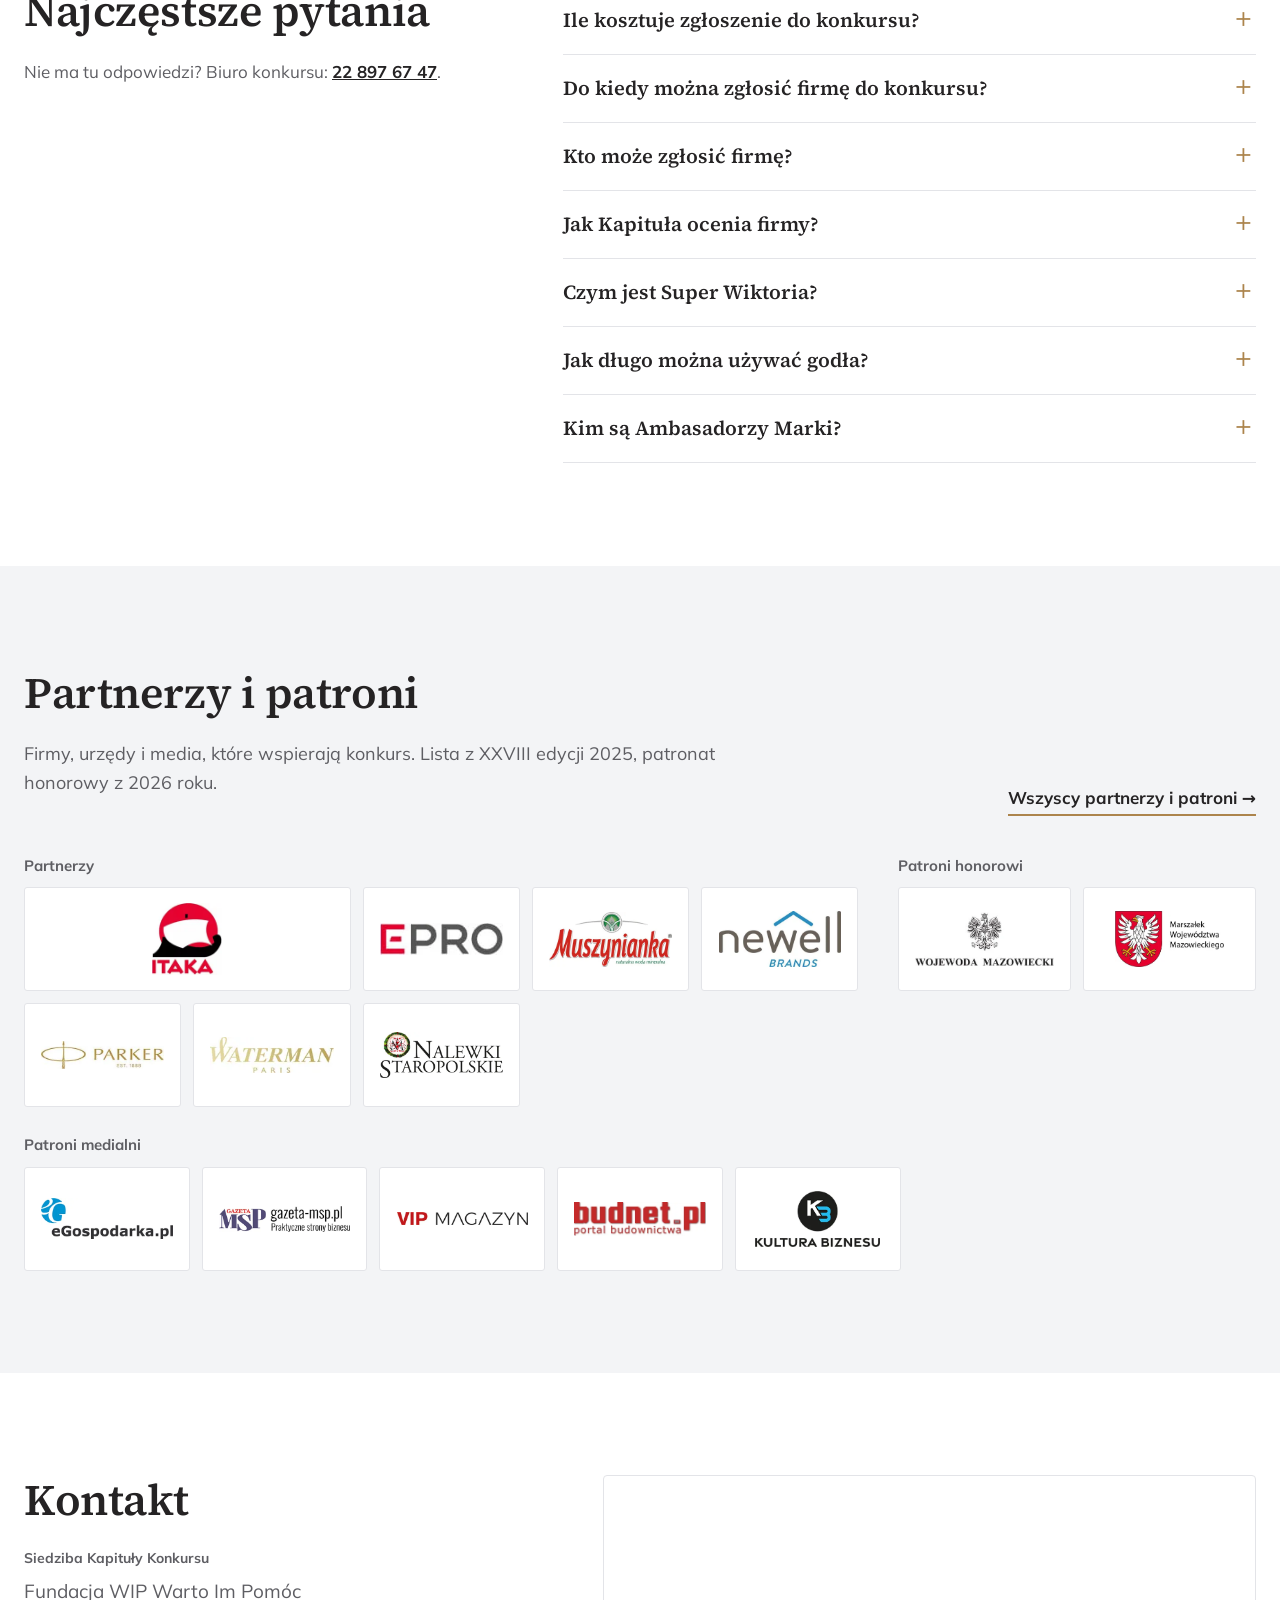
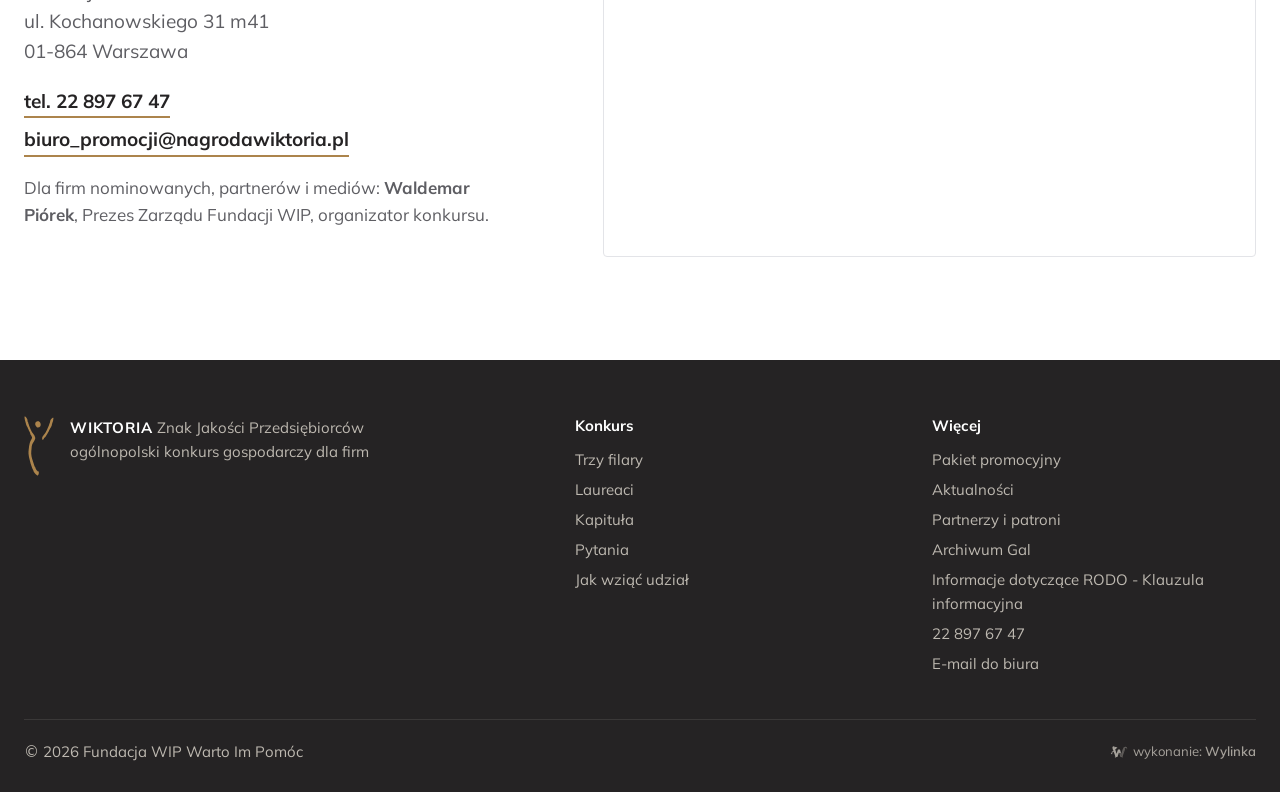
==== commit 1c947179: "Film z Gali 2026, link RODO do klauzuli Fundacji (PDF), tekst przy formularzu wg klienta" ====
--- a/index.html
+++ b/index.html
@@ -189,7 +189,7 @@
       <div class="sekcja-gl"><h2>Aktualności</h2><p>Co dzieje się w konkursie: patronaty, terminy, obrady Kapituły i wyniki.</p></div>
       <a class="link-dalej" href="aktualnosci/">Wszystkie aktualności</a>
     </div>
-    <ul class="newsy"><li class="news news-wkrotce"><span class="news-data">7 listopada 2026</span><h3><a href="aktualnosci/#gala-2026">Wielka Gala XXIX edycji: relacja i lista laureatów</a></h3><p>Miejsce na relację z tegorocznej Gali, listę laureatów XXIX edycji, zdjęcia i film. Treść uzupełnimy materiałami od Fundacji.</p></li><li class="news"><span class="news-data">30 czerwca 2026</span><h3><a href="aktualnosci/#patronat-wojewody-2026">Wojewoda Mazowiecki Mariusz Frankowski objął patronat honorowy nad XXIX edycją</a></h3><p>Patronat honorowy nad tegoroczną edycją konkursu WIKTORIA Znak Jakości Przedsiębiorców objął Wojewoda Mazowiecki Mariusz Frankowski.</p></li><li class="news"><span class="news-data">7 maja 2026</span><h3><a href="aktualnosci/#start-xxix">Już 9 maja startuje XXIX edycja konkursu WIKTORIA</a></h3><p>Do konkursu można zgłosić się przez formularz na stronie. Po sprawdzeniu wiarygodności firmy organizator przesyła komplet dokumentów. Firmy są nominowane w kategoriach od budownictwa, energetyki i przemysłu po turystykę, gastronomię, finanse i naukę.</p></li><li class="news"><span class="news-data">13 listopada 2025</span><h3><a href="aktualnosci/#wyniki-xxviii">8 listopada w Airport Hotel Okęcie ogłoszono wyniki XXVIII edycji</a></h3><p>Wśród nagrodzonych są m.in. Muszynianka (Europejska Nagroda WIKTORIA), Radio ZET (nagroda z okazji 35-lecia) i Peter Grudniak z E-Pro Polska (Nagroda im. Wokulskiego).</p></li></ul>
+    <ul class="newsy"><li class="news news-wkrotce"><span class="news-data">7 listopada 2026</span><h3><a href="aktualnosci/#gala-2026">Wielka Gala XXIX edycji: film, relacja i lista laureatów</a></h3><p>Film z Wielkiej Gali XXIX edycji jest już w Archiwum. Relację, listę laureatów i zdjęcia uzupełnimy materiałami od Fundacji.</p></li><li class="news"><span class="news-data">30 czerwca 2026</span><h3><a href="aktualnosci/#patronat-wojewody-2026">Wojewoda Mazowiecki Mariusz Frankowski objął patronat honorowy nad XXIX edycją</a></h3><p>Patronat honorowy nad tegoroczną edycją konkursu WIKTORIA Znak Jakości Przedsiębiorców objął Wojewoda Mazowiecki Mariusz Frankowski.</p></li><li class="news"><span class="news-data">7 maja 2026</span><h3><a href="aktualnosci/#start-xxix">Już 9 maja startuje XXIX edycja konkursu WIKTORIA</a></h3><p>Do konkursu można zgłosić się przez formularz na stronie. Po sprawdzeniu wiarygodności firmy organizator przesyła komplet dokumentów. Firmy są nominowane w kategoriach od budownictwa, energetyki i przemysłu po turystykę, gastronomię, finanse i naukę.</p></li><li class="news"><span class="news-data">13 listopada 2025</span><h3><a href="aktualnosci/#wyniki-xxviii">8 listopada w Airport Hotel Okęcie ogłoszono wyniki XXVIII edycji</a></h3><p>Wśród nagrodzonych są m.in. Muszynianka (Europejska Nagroda WIKTORIA), Radio ZET (nagroda z okazji 35-lecia) i Peter Grudniak z E-Pro Polska (Nagroda im. Wokulskiego).</p></li></ul>
   </div>
 </section>
 
@@ -231,7 +231,7 @@
     <div class="zglos-opis">
       <svg class="zglos-postac" aria-hidden="true"><use href="#postac"/></svg>
       <h2>Zgłoś firmę do <span data-edycja-nabor>XXX</span> edycji</h2>
-      <p>Kilka danych wystarczy na początek. Zgłoszenia przyjmujemy od <span data-nabor-zakres>4 stycznia do 31 lipca 2027</span>. Po weryfikacji organizator przesyła firmie komplet dokumentów do uczestnictwa, w tym formularz zgłoszeniowy.</p>
+      <p>Kilka danych wystarczy na początek. Biuro konkursu po weryfikacji firmy prześle formularz zgłoszeniowy i komplet dokumentów do uczestnictwa w konkursie.</p>
       <p class="male">To formularz pokazowy w projekcie strony, nic nie zostanie wysłane.</p>
     </div>
     <form class="form" id="form" novalidate>
@@ -242,7 +242,7 @@
       <label class="szer">E-mail<input name="email" type="email" required autocomplete="email"></label>
       <label class="szer">Czym zajmuje się firma i czym może się pochwalić<textarea name="opis" rows="3"></textarea></label>
       <label class="zgoda szer"><input type="checkbox" required> Zgadzam się na kontakt w sprawie zgłoszenia do konkursu.</label>
-      <p class="male szer rodo-info">Administratorem danych podanych w formularzu jest Fundacja WIP Warto Im Pomóc. Szczegóły: <a href="rodo/">Klauzula informacyjna RODO</a>.</p>
+      <p class="male szer rodo-info">Informacje dotyczące RODO - <a href="https://nagrodawiktoria.pl/images/rodo.pdf" rel="noopener">Klauzula informacyjna (PDF)</a>.</p>
       <button class="btn btn-zloty szer" type="submit">Wyślij zgłoszenie</button>
       <p class="form-ok szer" id="form-ok" hidden>Dziękujemy. W gotowej stronie zgłoszenie trafi do Biura Promocji Konkursu.</p>
     </form>
@@ -304,7 +304,7 @@
     </div>
   </div>
   <div class="karuzela" data-karuzela>
-    <div class="pas"><div class="tor" tabindex="0" aria-label="Filmy z Gali, przewiń w bok"><figure class="film film-wkrotce"><div class="film-ekran"><svg viewBox="0 0 289 581" aria-hidden="true"><use href="#postac"/></svg><span class="wk-rok">2026</span><span class="wk-opis">Relacja z Wielkiej Gali XXIX edycji (7 listopada 2026) pojawi się tutaj wkrótce.</span></div><figcaption><b>Wielka Gala WIKTORII 2026</b><span>film wkrótce</span></figcaption></figure><figure class="film"><div class="film-ekran"><button class="film-play" type="button" data-yt="tJYiW6ZJSbU" aria-label="Odtwórz film: Konkurs WIKTORIA 2025"><img src="img/filmy/tJYiW6ZJSbU.webp" alt="" width="800" height="450" loading="lazy"><span class="graj"></span></button></div><figcaption><b>Konkurs WIKTORIA 2025</b><span>film TV WIP</span></figcaption></figure><figure class="film"><div class="film-ekran"><button class="film-play" type="button" data-yt="VoAMPBzAVGo" aria-label="Odtwórz film: Wielka Gala WIKTORII 2024"><img src="img/filmy/VoAMPBzAVGo.webp" alt="" width="800" height="450" loading="lazy"><span class="graj"></span></button></div><figcaption><b>Wielka Gala WIKTORII 2024</b><span>relacja TV WIP</span></figcaption></figure><figure class="film"><div class="film-ekran"><button class="film-play" type="button" data-yt="uezh35DZWUg" aria-label="Odtwórz film: Wielka Gala WIKTORII 2023"><img src="img/filmy/uezh35DZWUg.webp" alt="" width="800" height="450" loading="lazy"><span class="graj"></span></button></div><figcaption><b>Wielka Gala WIKTORII 2023</b><span>relacja z Gali</span></figcaption></figure><figure class="film"><div class="film-ekran"><button class="film-play" type="button" data-yt="sCprD_U_Lt0" aria-label="Odtwórz film: Wielka Gala WIKTORII 2022, 25 lat konkursu"><img src="img/filmy/sCprD_U_Lt0.webp" alt="" width="800" height="450" loading="lazy"><span class="graj"></span></button></div><figcaption><b>Wielka Gala WIKTORII 2022, 25 lat konkursu</b><span>relacja TV WIP</span></figcaption></figure></div></div>
+    <div class="pas"><div class="tor" tabindex="0" aria-label="Filmy z Gali, przewiń w bok"><figure class="film"><div class="film-ekran"><button class="film-play" type="button" data-yt="UQ5fCblOt4s" aria-label="Odtwórz film: Wielka Gala WIKTORII 2026"><img src="img/filmy/UQ5fCblOt4s.webp" alt="" width="800" height="450" loading="lazy"><span class="graj"></span></button></div><figcaption><b>Wielka Gala WIKTORII 2026</b><span>film z Gali XXIX edycji</span></figcaption></figure><figure class="film"><div class="film-ekran"><button class="film-play" type="button" data-yt="tJYiW6ZJSbU" aria-label="Odtwórz film: Konkurs WIKTORIA 2025"><img src="img/filmy/tJYiW6ZJSbU.webp" alt="" width="800" height="450" loading="lazy"><span class="graj"></span></button></div><figcaption><b>Konkurs WIKTORIA 2025</b><span>film TV WIP</span></figcaption></figure><figure class="film"><div class="film-ekran"><button class="film-play" type="button" data-yt="VoAMPBzAVGo" aria-label="Odtwórz film: Wielka Gala WIKTORII 2024"><img src="img/filmy/VoAMPBzAVGo.webp" alt="" width="800" height="450" loading="lazy"><span class="graj"></span></button></div><figcaption><b>Wielka Gala WIKTORII 2024</b><span>relacja TV WIP</span></figcaption></figure><figure class="film"><div class="film-ekran"><button class="film-play" type="button" data-yt="uezh35DZWUg" aria-label="Odtwórz film: Wielka Gala WIKTORII 2023"><img src="img/filmy/uezh35DZWUg.webp" alt="" width="800" height="450" loading="lazy"><span class="graj"></span></button></div><figcaption><b>Wielka Gala WIKTORII 2023</b><span>relacja z Gali</span></figcaption></figure><figure class="film"><div class="film-ekran"><button class="film-play" type="button" data-yt="sCprD_U_Lt0" aria-label="Odtwórz film: Wielka Gala WIKTORII 2022, 25 lat konkursu"><img src="img/filmy/sCprD_U_Lt0.webp" alt="" width="800" height="450" loading="lazy"><span class="graj"></span></button></div><figcaption><b>Wielka Gala WIKTORII 2022, 25 lat konkursu</b><span>relacja TV WIP</span></figcaption></figure></div></div>
     <div class="kar-nav"><button class="kar-prev" aria-label="Poprzednie">&#8592;</button><span class="kar-licz">1 / 5</span><button class="kar-next" aria-label="Następne">&#8594;</button></div>
   </div>
 </section>
@@ -371,7 +371,7 @@
     </div>
     <div>
       <h3 class="st-h">Więcej</h3>
-      <a href="pakiet-promocyjny/">Pakiet promocyjny</a><a href="aktualnosci/">Aktualności</a><a href="partnerzy/">Partnerzy i patroni</a><a href="archiwum/">Archiwum Gal</a><a href="rodo/">Klauzula informacyjna RODO</a><a href="tel:+48228976747">22 897 67 47</a><a href="mailto:biuro_promocji@nagrodawiktoria.pl">E-mail do biura</a>
+      <a href="pakiet-promocyjny/">Pakiet promocyjny</a><a href="aktualnosci/">Aktualności</a><a href="partnerzy/">Partnerzy i patroni</a><a href="archiwum/">Archiwum Gal</a><a href="https://nagrodawiktoria.pl/images/rodo.pdf" rel="noopener">Informacje dotyczące RODO - Klauzula informacyjna</a><a href="tel:+48228976747">22 897 67 47</a><a href="mailto:biuro_promocji@nagrodawiktoria.pl">E-mail do biura</a>
     </div>
   </div>
   <div class="wrap stopka-dol">
--- a/style.css
+++ b/style.css
@@ -540,9 +540,5 @@
 }
 .pakiet .link-dalej{display:inline-block;margin-top:22px}
 
-.rodo{max-width:860px}
-.rodo ol{padding-left:22px;margin:22px 0;color:var(--szary)}
-.rodo li{padding:8px 0}
-.rodo b{color:var(--czern)}
-.rodo a,.rodo-info a{color:var(--czern);font-weight:700;text-decoration-color:var(--zloto);text-underline-offset:3px}
+.rodo-info a{color:var(--czern);font-weight:700;text-decoration-color:var(--zloto);text-underline-offset:3px}
 .rodo-info{margin:0}
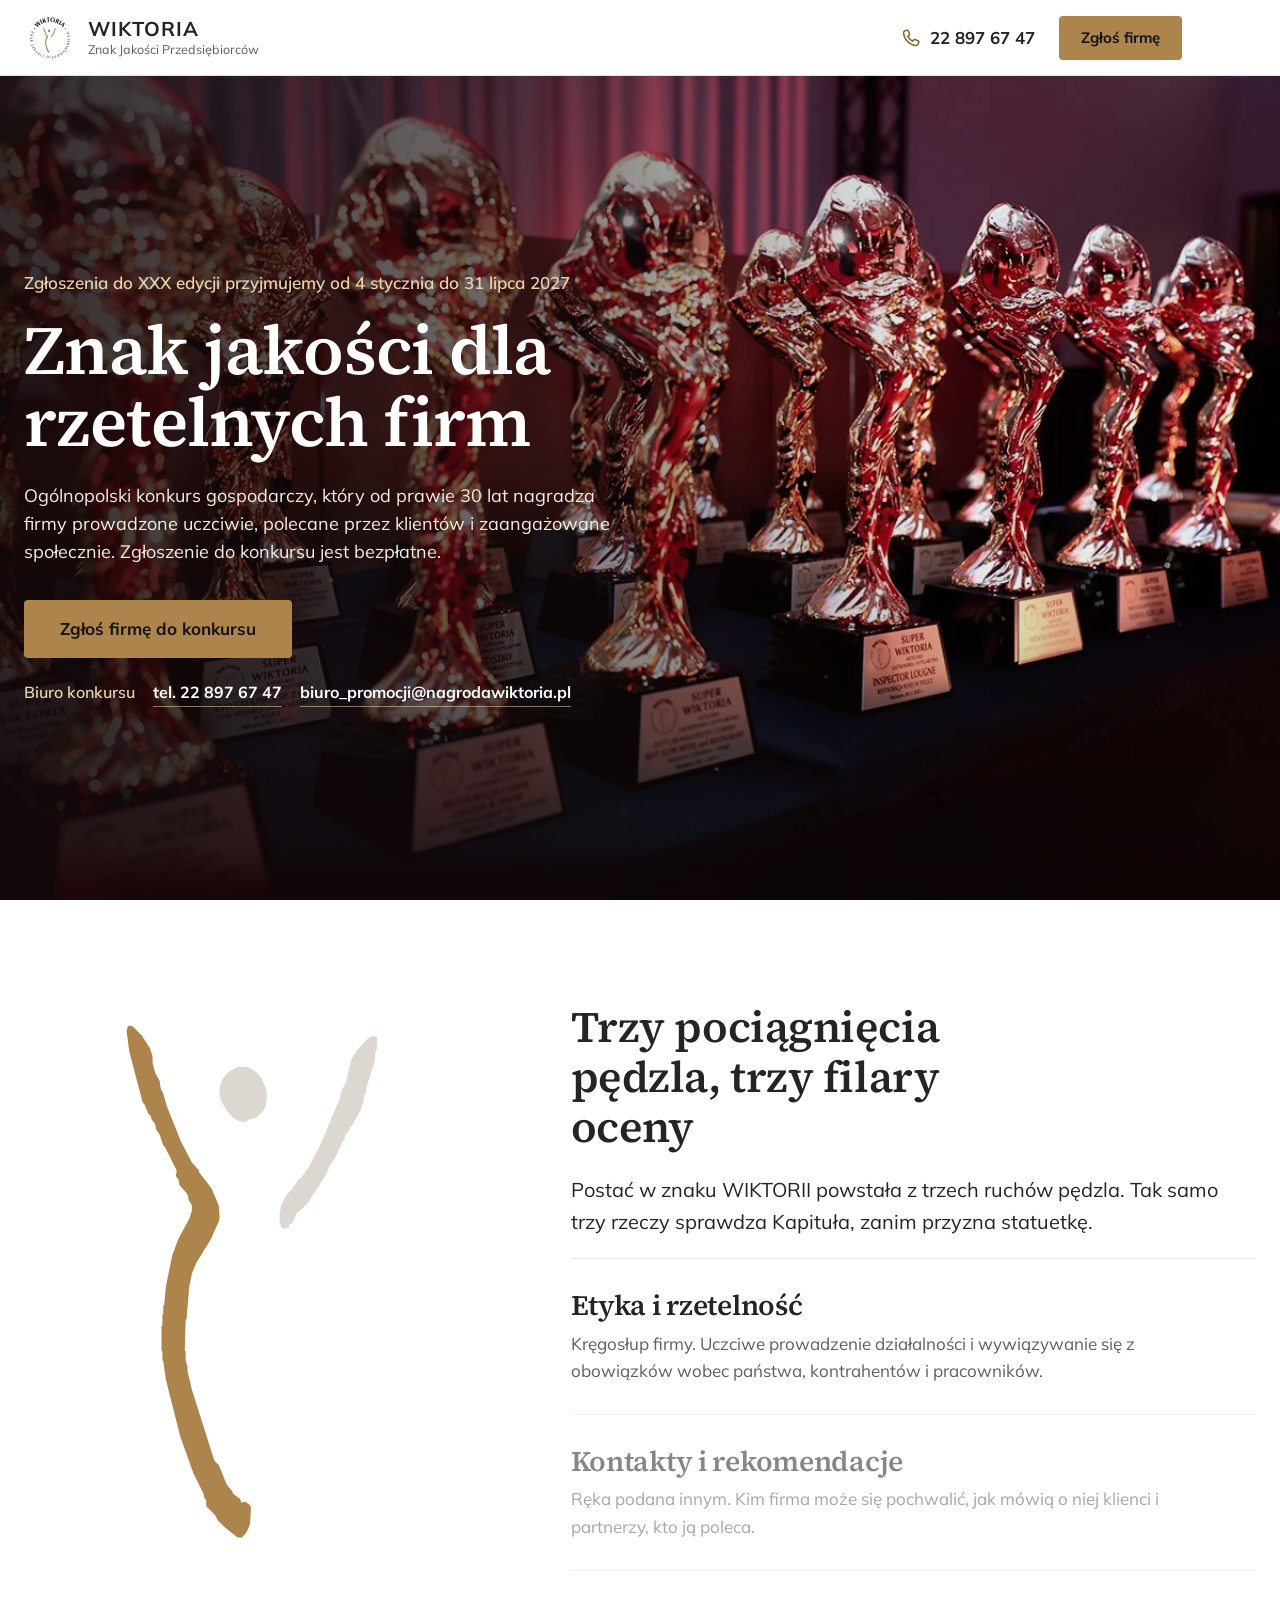
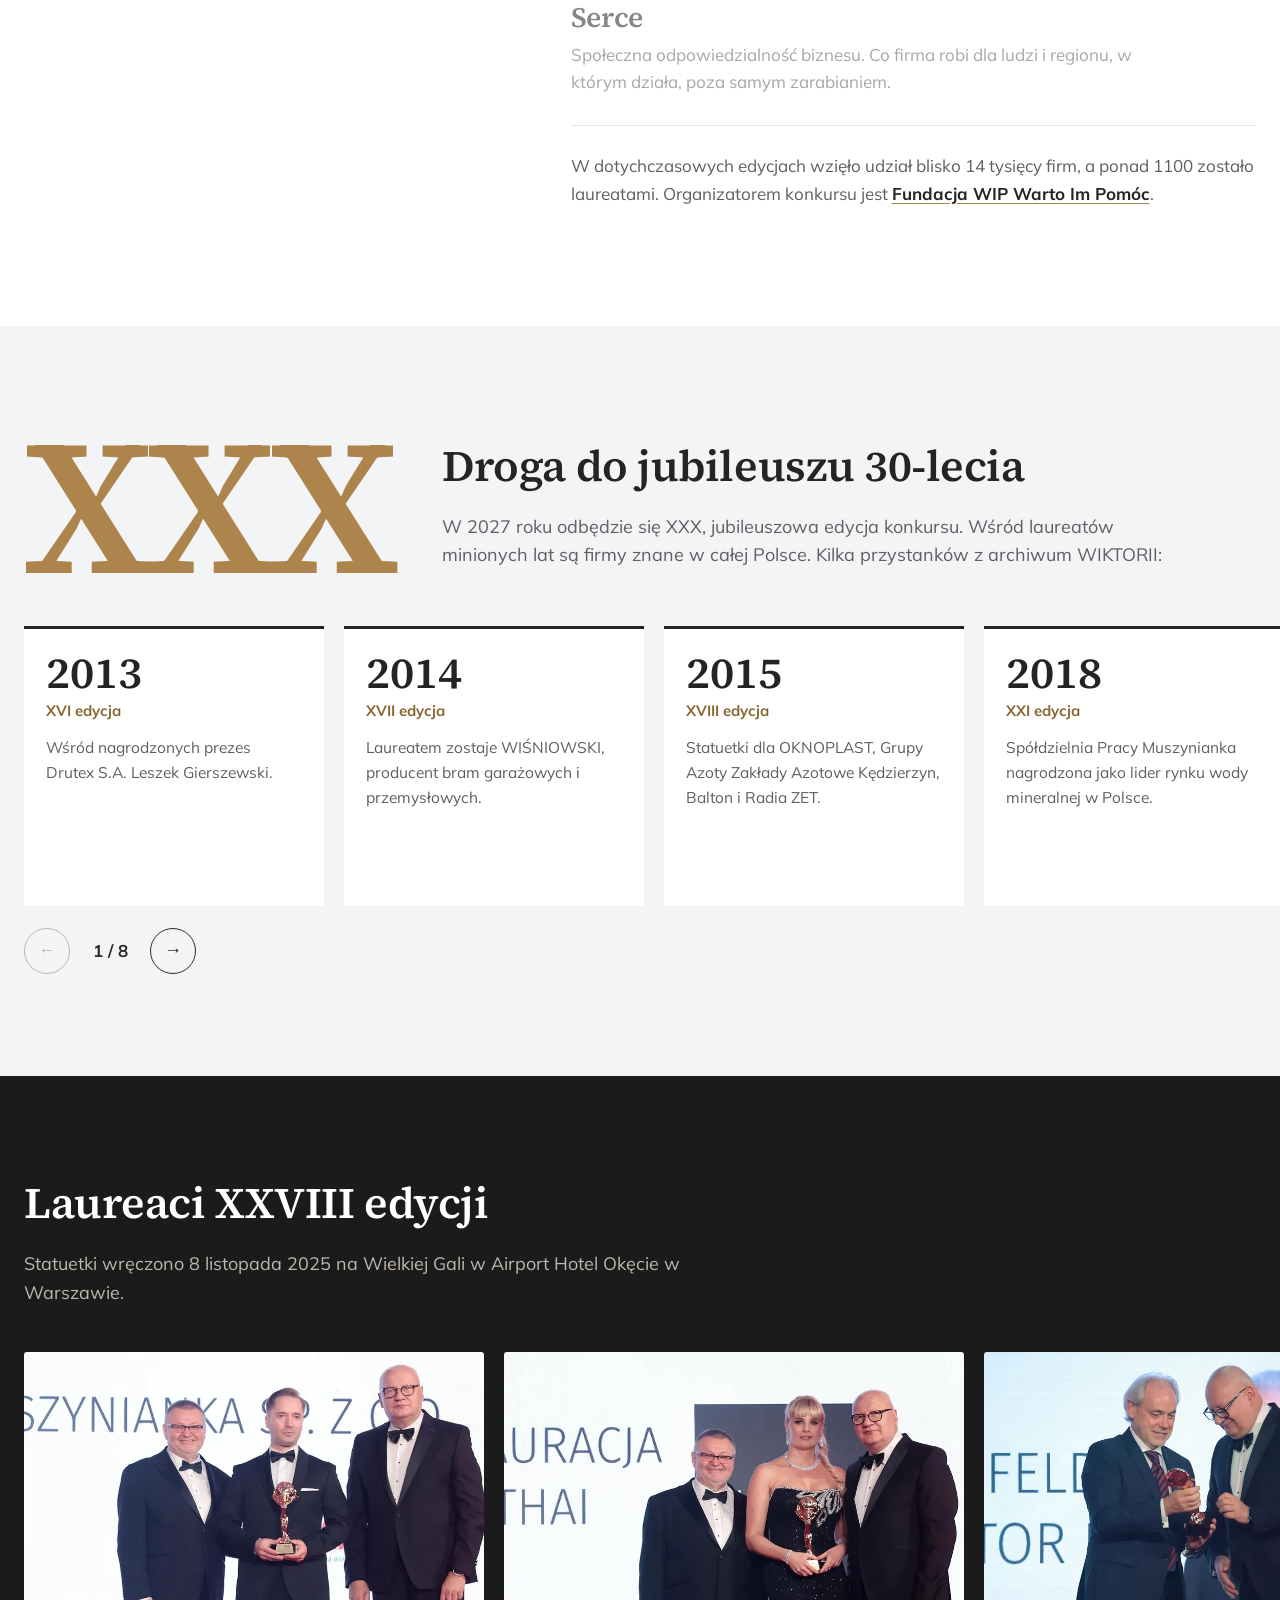
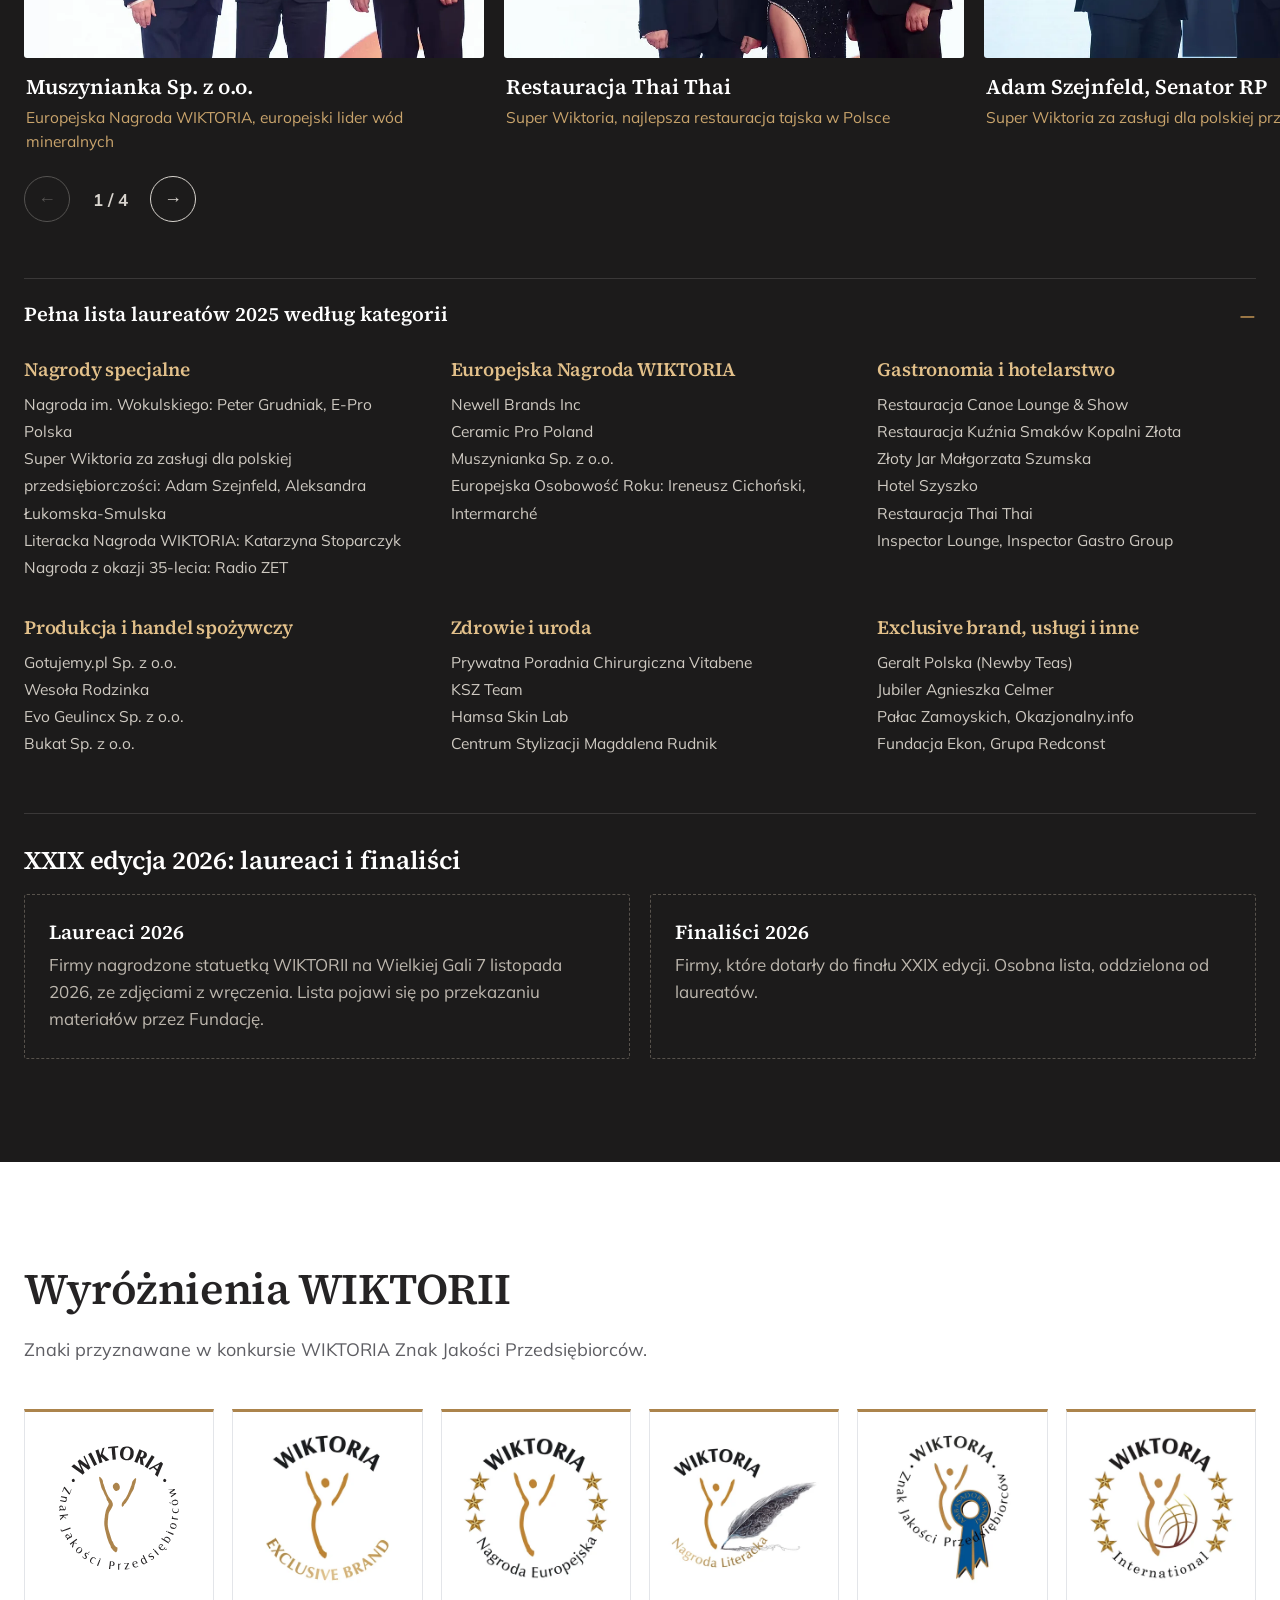
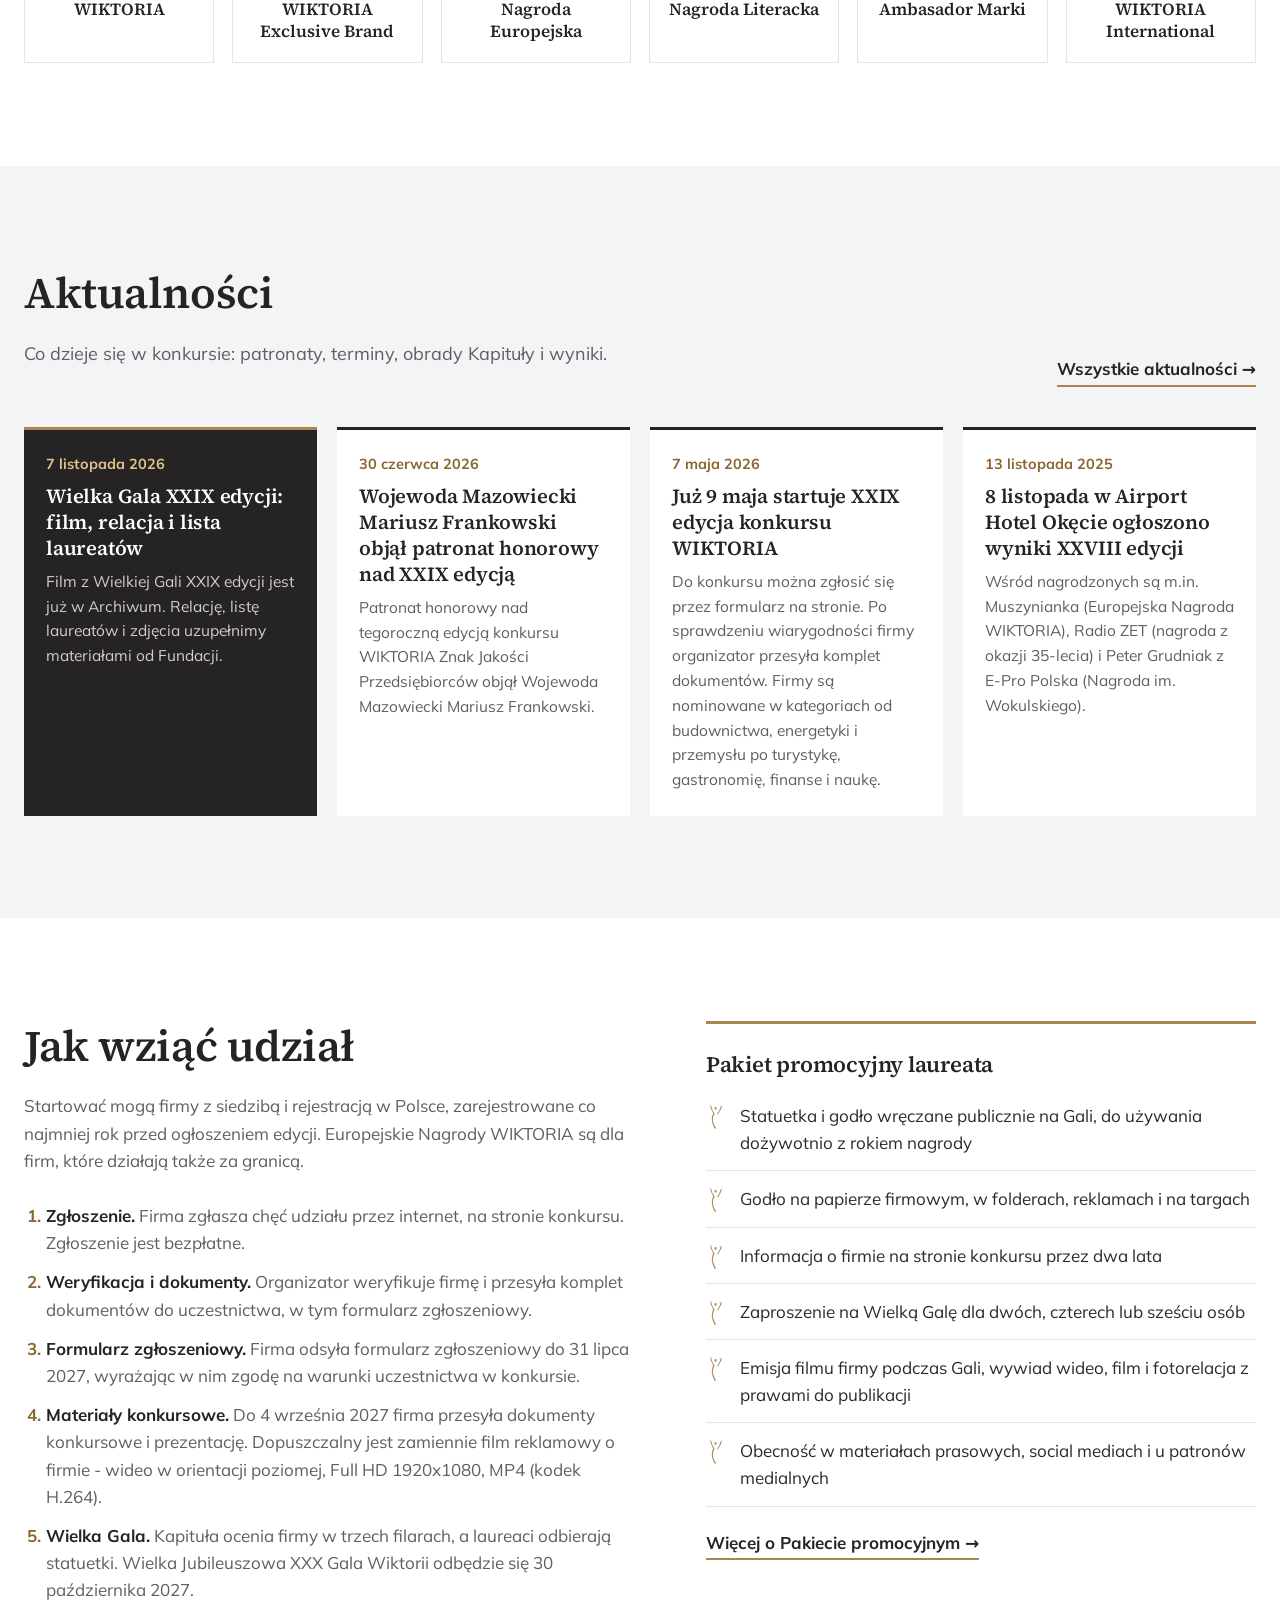
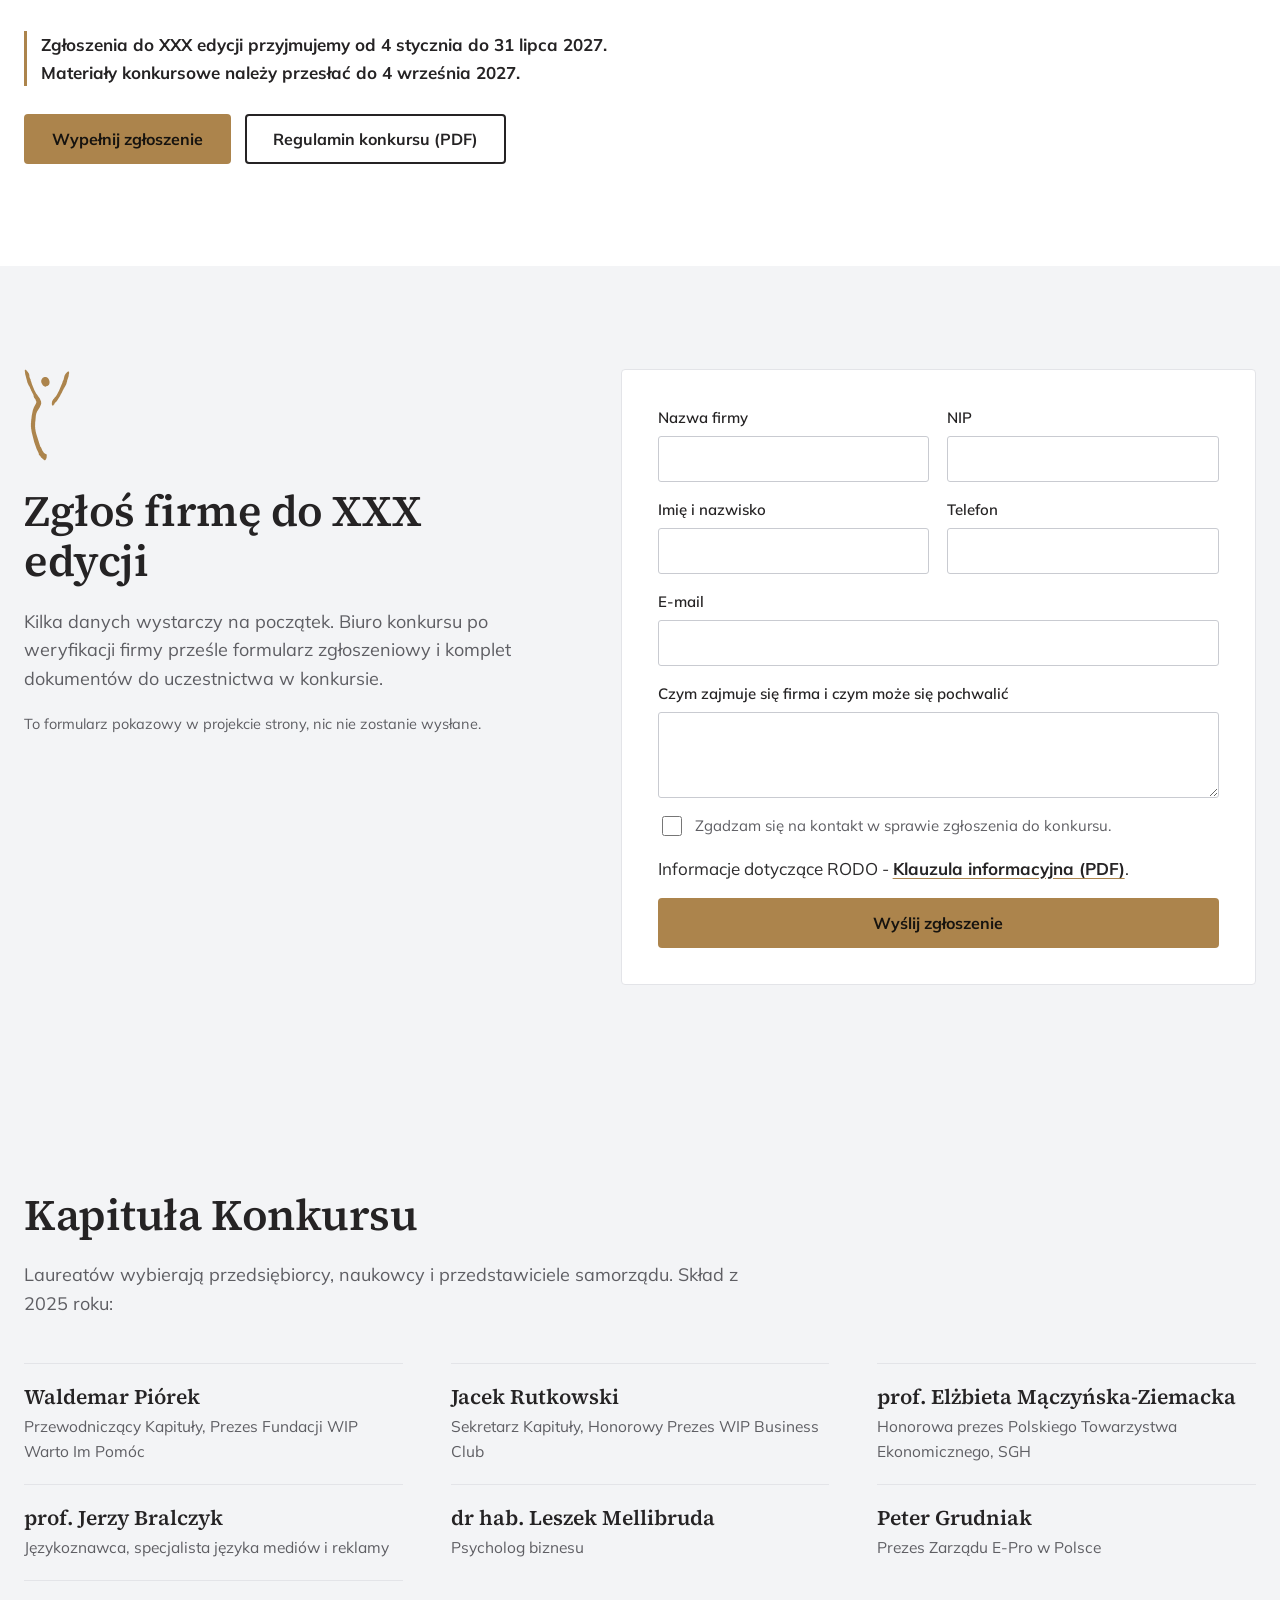
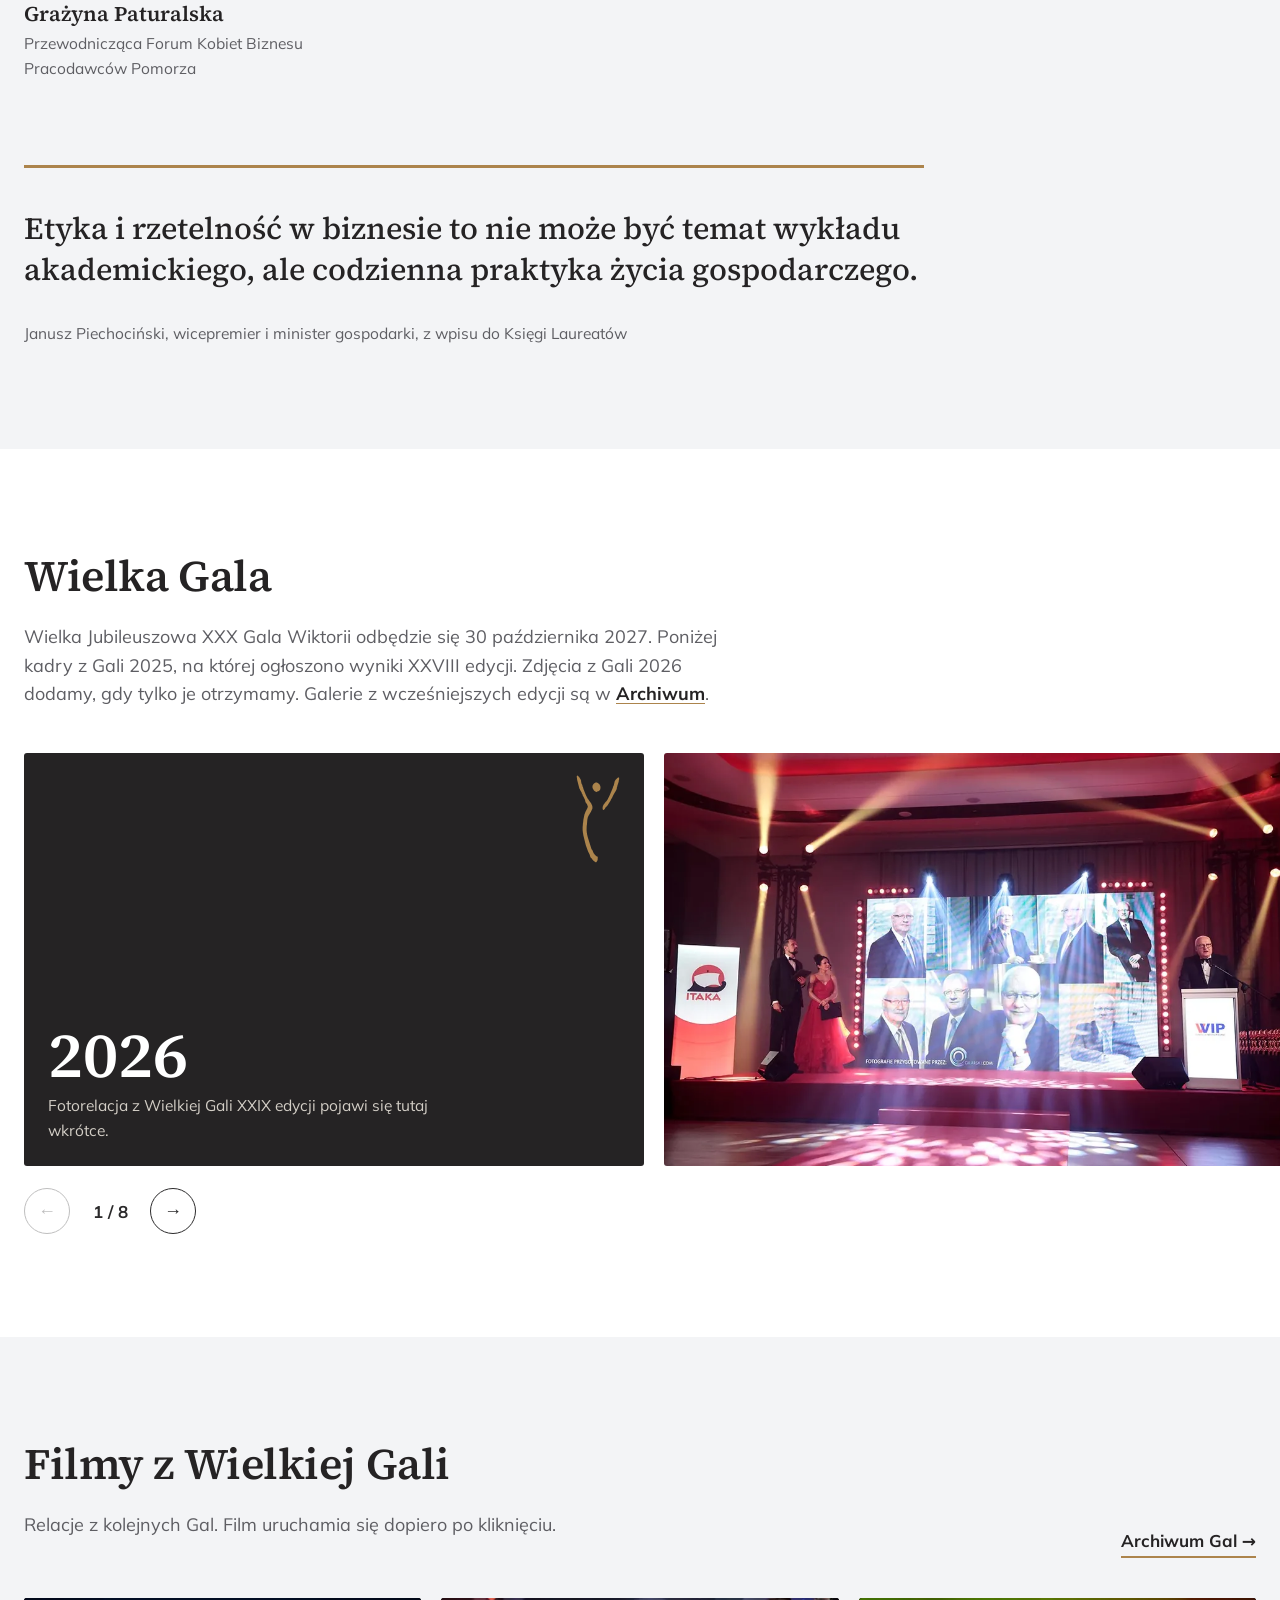
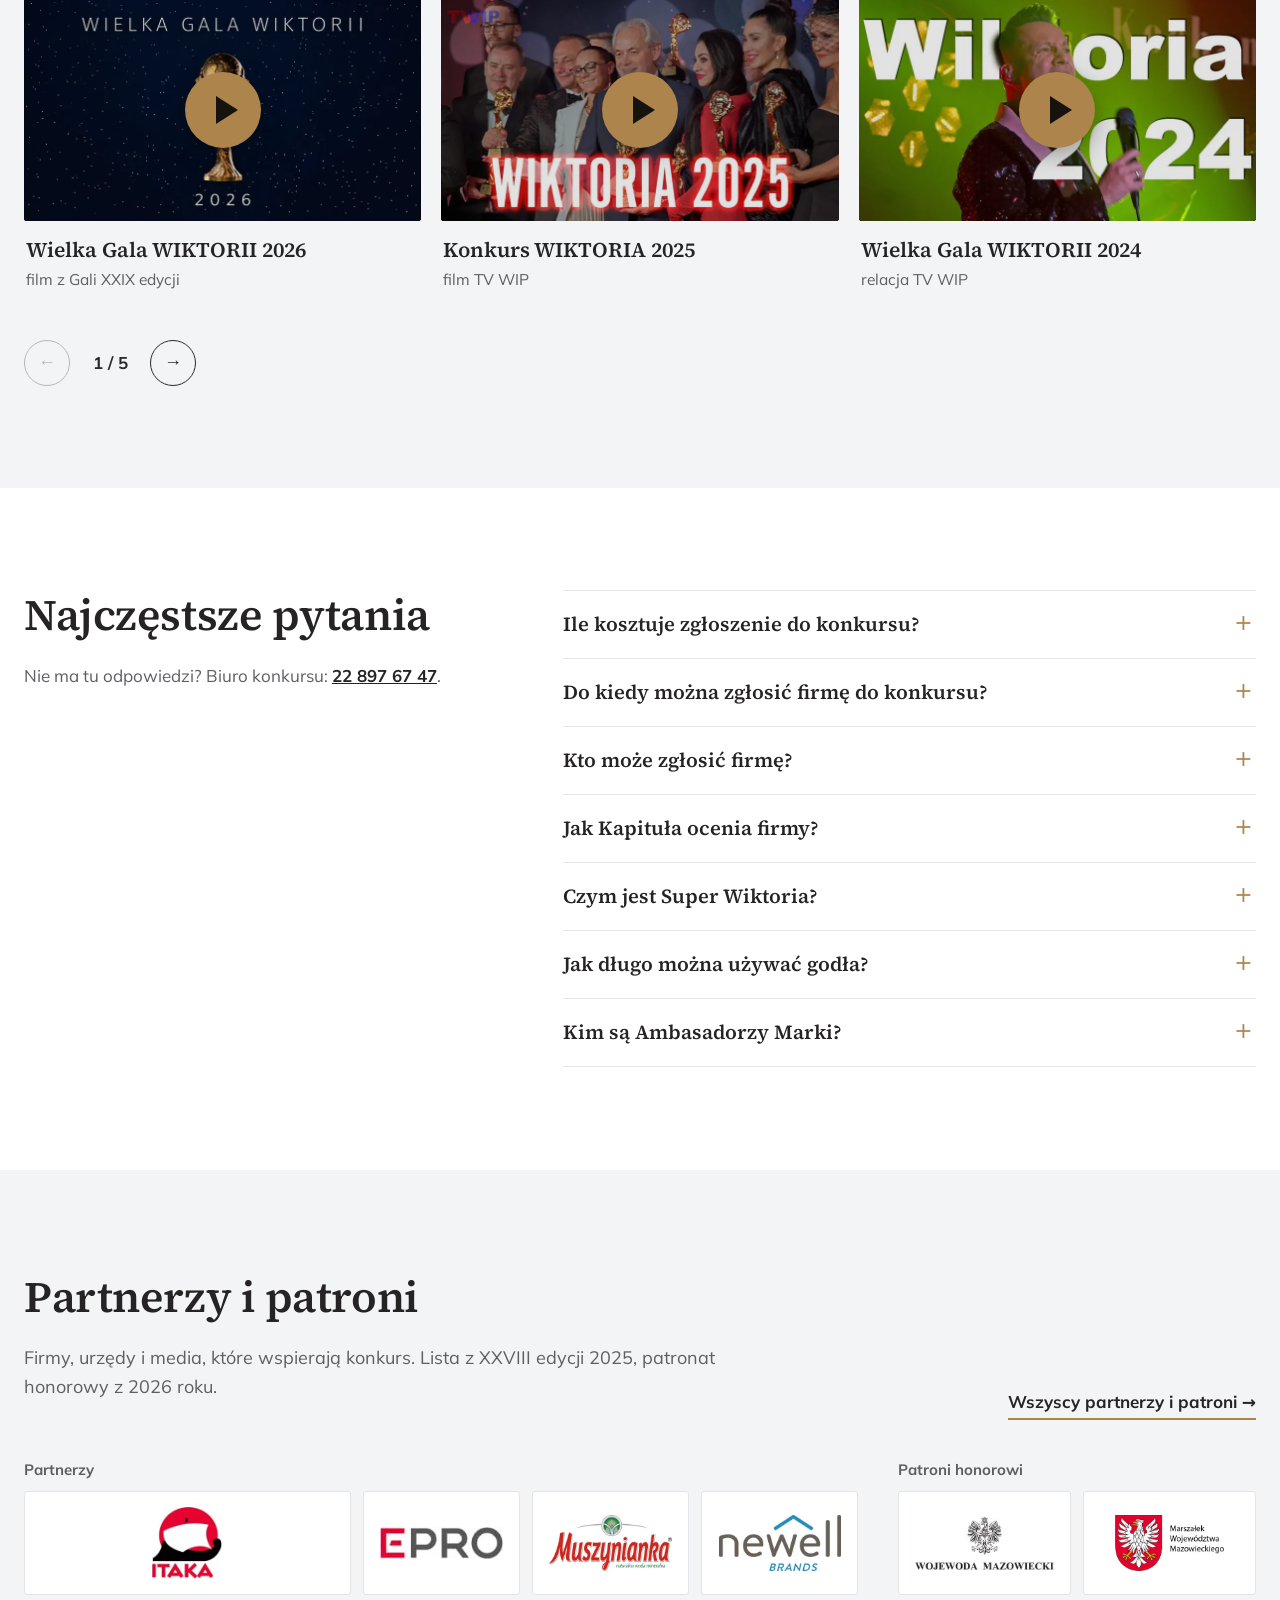
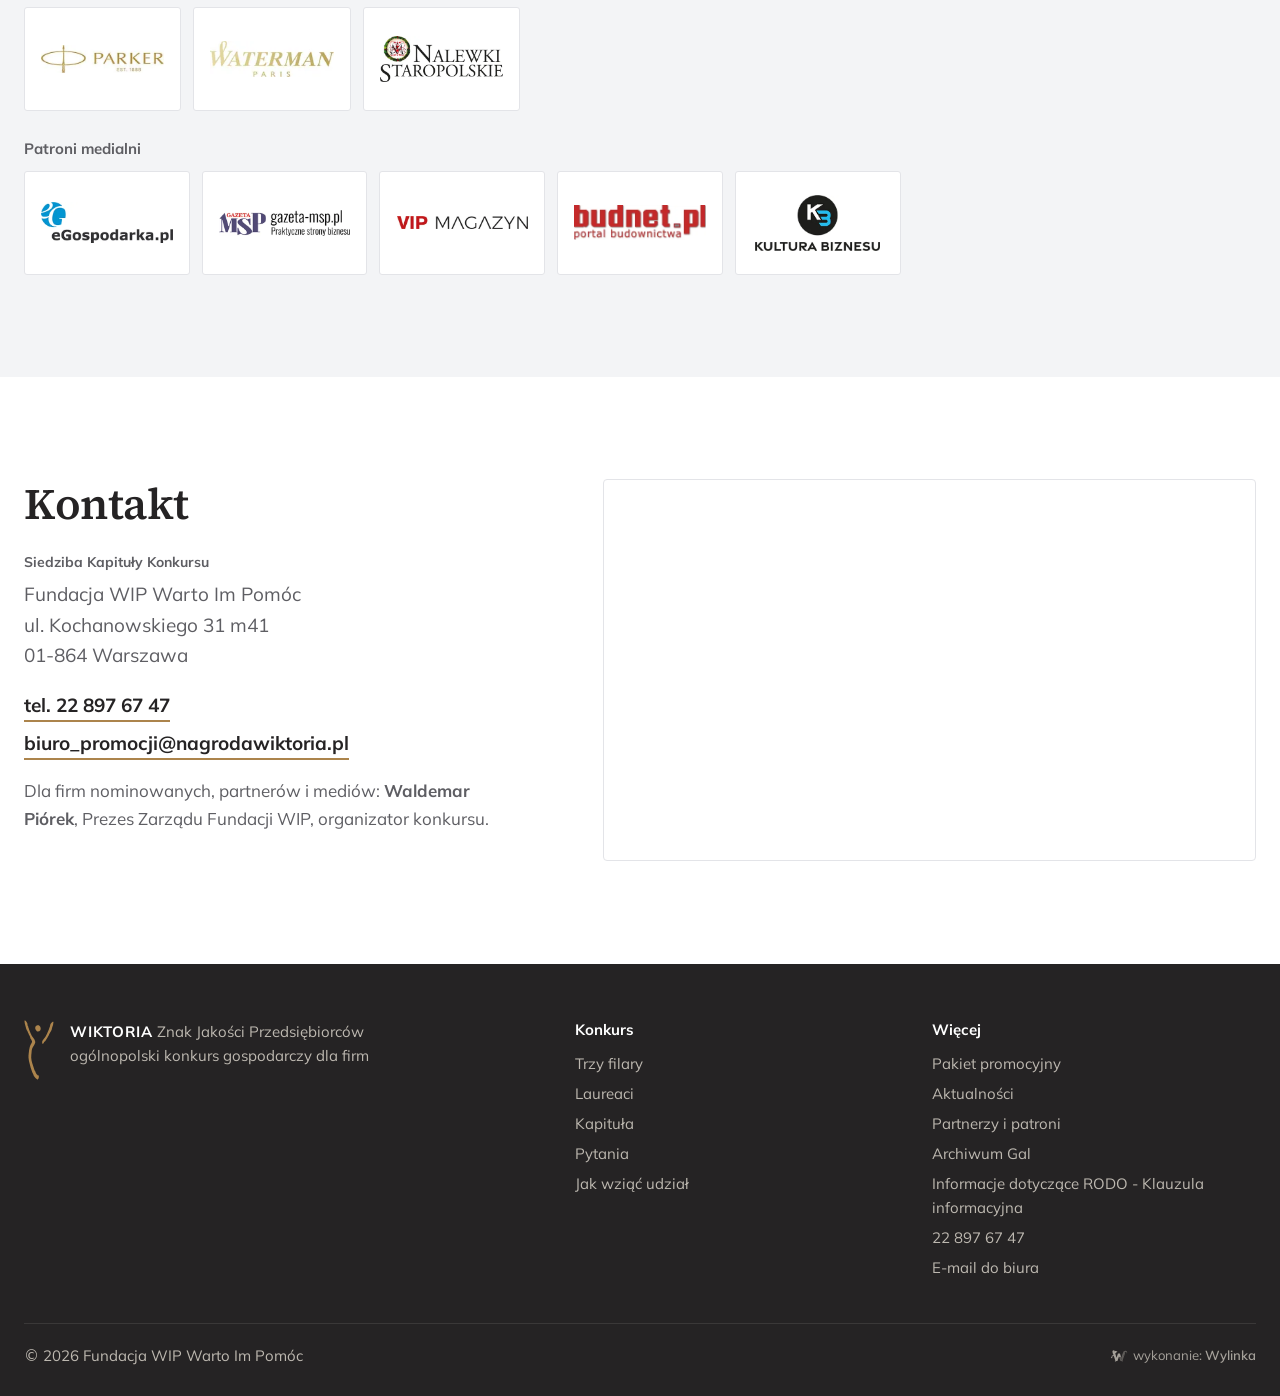
==== commit 04348ec4: "Sekcja Wyroznienia WIKTORII z logotypami od Fundacji" ====
--- a/index.html
+++ b/index.html
@@ -183,6 +183,13 @@
 
 
 
+<section class="wyroznienia" id="wyroznienia">
+  <div class="wrap">
+    <div class="sekcja-gl"><h2>Wyróżnienia WIKTORII</h2><p>Znaki przyznawane w konkursie WIKTORIA Znak Jakości Przedsiębiorców.</p></div>
+    <ul class="wyr-lista"><li class="wyr"><img src="img/logo.svg" alt="Znak: WIKTORIA Znak Jakości Przedsiębiorców" width="360" height="360" loading="lazy"><b>WIKTORIA</b></li><li class="wyr"><img src="img/wyroznienia/exclusive-brand.webp" alt="Znak: WIKTORIA Exclusive Brand" width="360" height="360" loading="lazy"><b>WIKTORIA Exclusive Brand</b></li><li class="wyr"><img src="img/wyroznienia/nagroda-europejska.webp" alt="Znak: WIKTORIA Nagroda Europejska" width="360" height="360" loading="lazy"><b>Nagroda Europejska</b></li><li class="wyr"><img src="img/wyroznienia/nagroda-literacka.webp" alt="Znak: WIKTORIA Nagroda Literacka" width="360" height="360" loading="lazy"><b>Nagroda Literacka</b></li><li class="wyr"><img src="img/wyroznienia/ambasador-marki.webp" alt="Znak: WIKTORIA Ambasador Marki" width="360" height="360" loading="lazy"><b>Ambasador Marki</b></li><li class="wyr"><img src="img/wyroznienia/international.webp" alt="Znak: WIKTORIA International" width="360" height="360" loading="lazy"><b>WIKTORIA International</b></li></ul>
+  </div>
+</section>
+
 <section class="aktualnosci" id="aktualnosci">
   <div class="wrap">
     <div class="sekcja-gl-flex">
--- a/style.css
+++ b/style.css
@@ -542,3 +542,12 @@
 
 .rodo-info a{color:var(--czern);font-weight:700;text-decoration-color:var(--zloto);text-underline-offset:3px}
 .rodo-info{margin:0}
+
+/* 16.11: wyroznienia (logotypy od Fundacji) */
+.wyroznienia{background:#fff}
+.wyr-lista{list-style:none;margin:0;padding:0;display:grid;grid-template-columns:repeat(6,minmax(0,1fr));gap:18px}
+.wyr{background:#fff;border:1px solid #E3E5E9;border-top:3px solid var(--zloto);padding:18px 16px 20px;display:flex;flex-direction:column;align-items:center;gap:12px;text-align:center}
+.wyr img{width:100%;max-width:170px;height:auto;aspect-ratio:1/1;object-fit:contain}
+.wyr b{font:600 17px/1.3 var(--serif);color:var(--czern)}
+@media (max-width:1100px){.wyr-lista{grid-template-columns:repeat(3,minmax(0,1fr))}}
+@media (max-width:760px){.wyr-lista{grid-template-columns:repeat(2,minmax(0,1fr));gap:12px}.wyr{padding:14px 10px 16px}.wyr b{font-size:15.5px}}
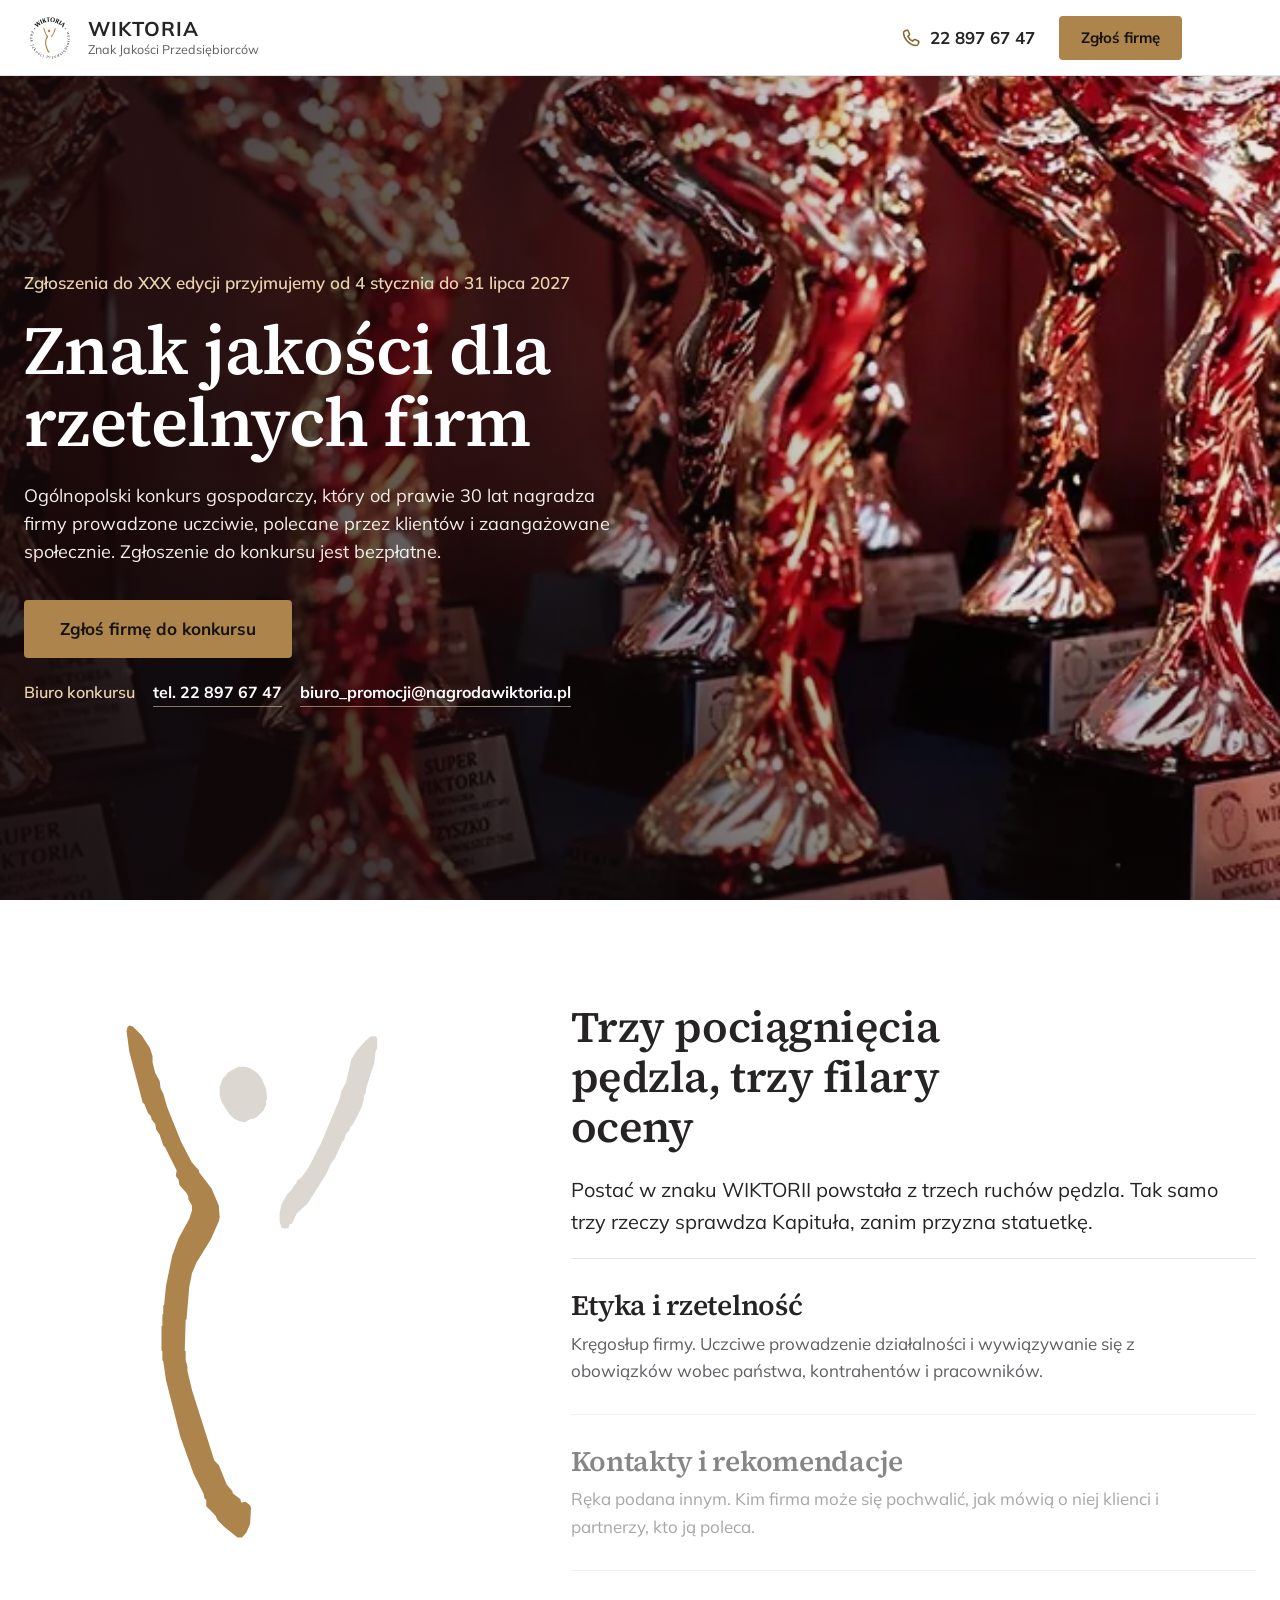
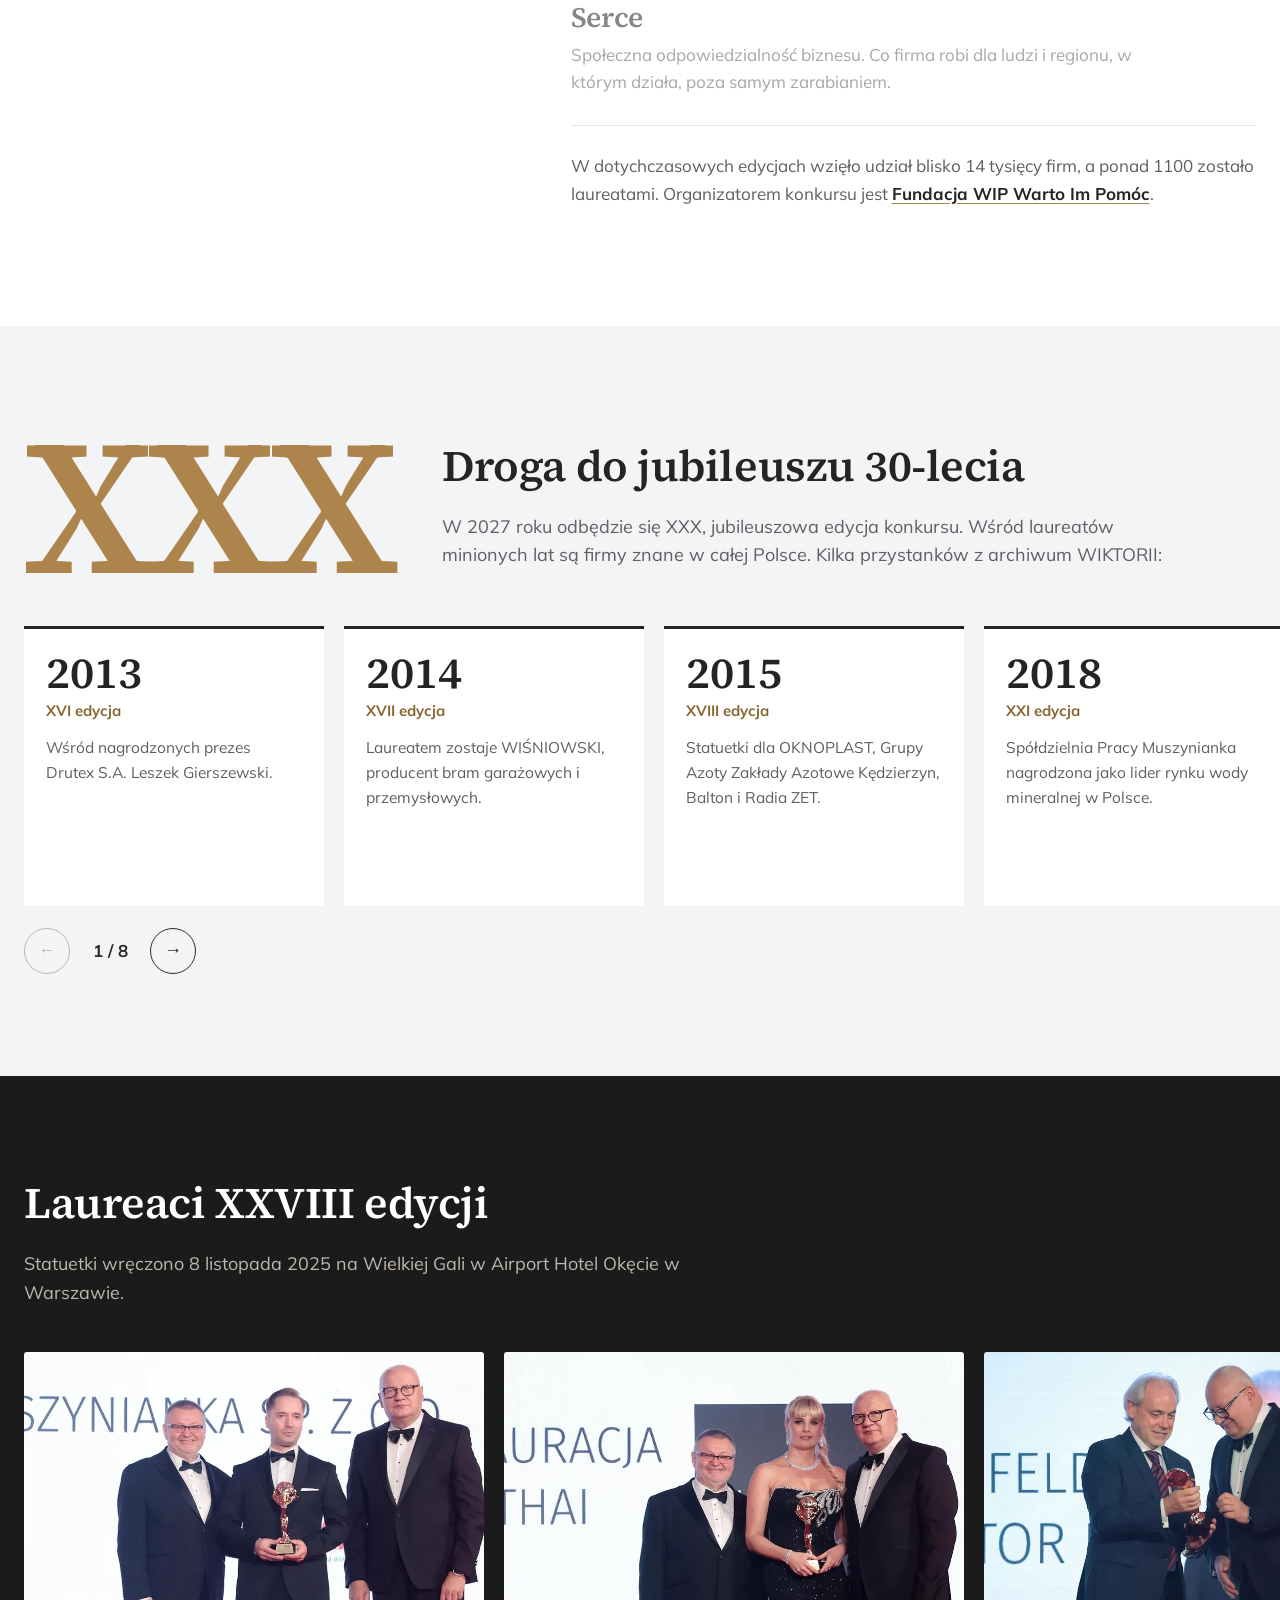
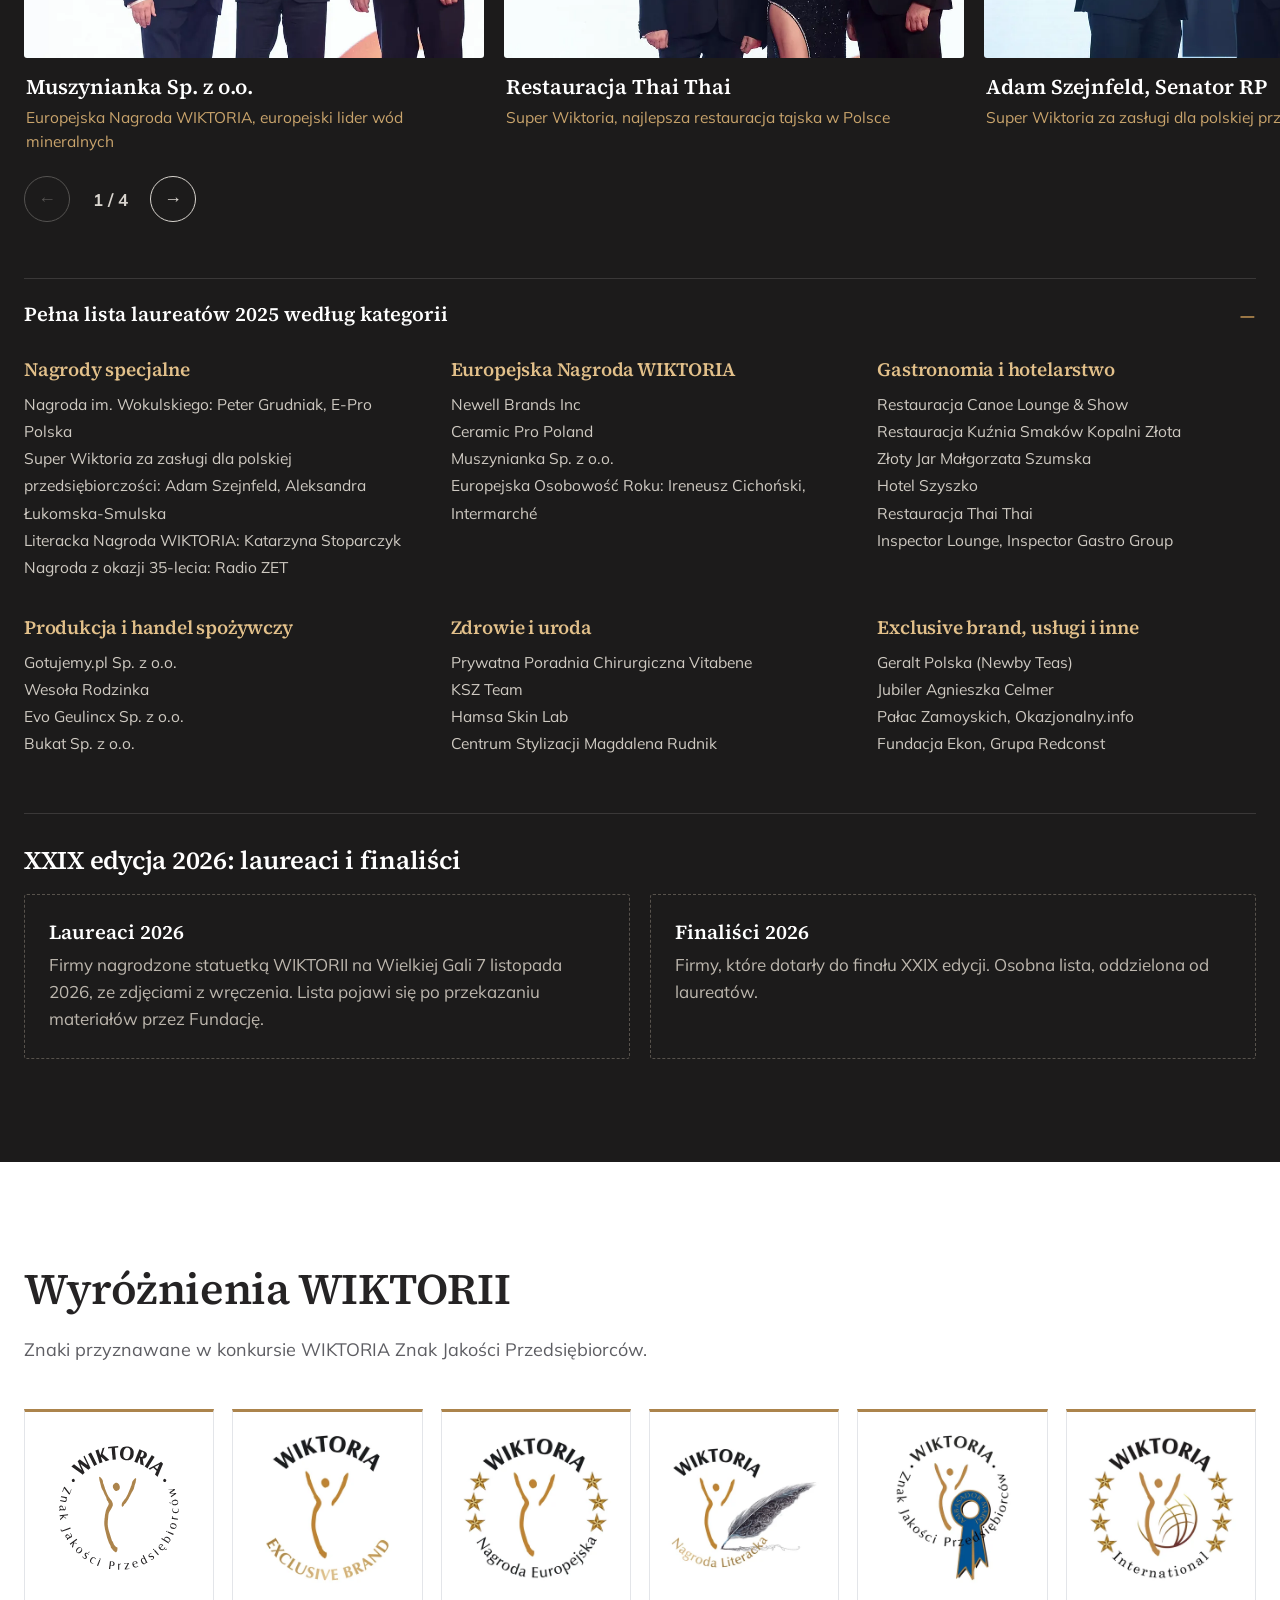
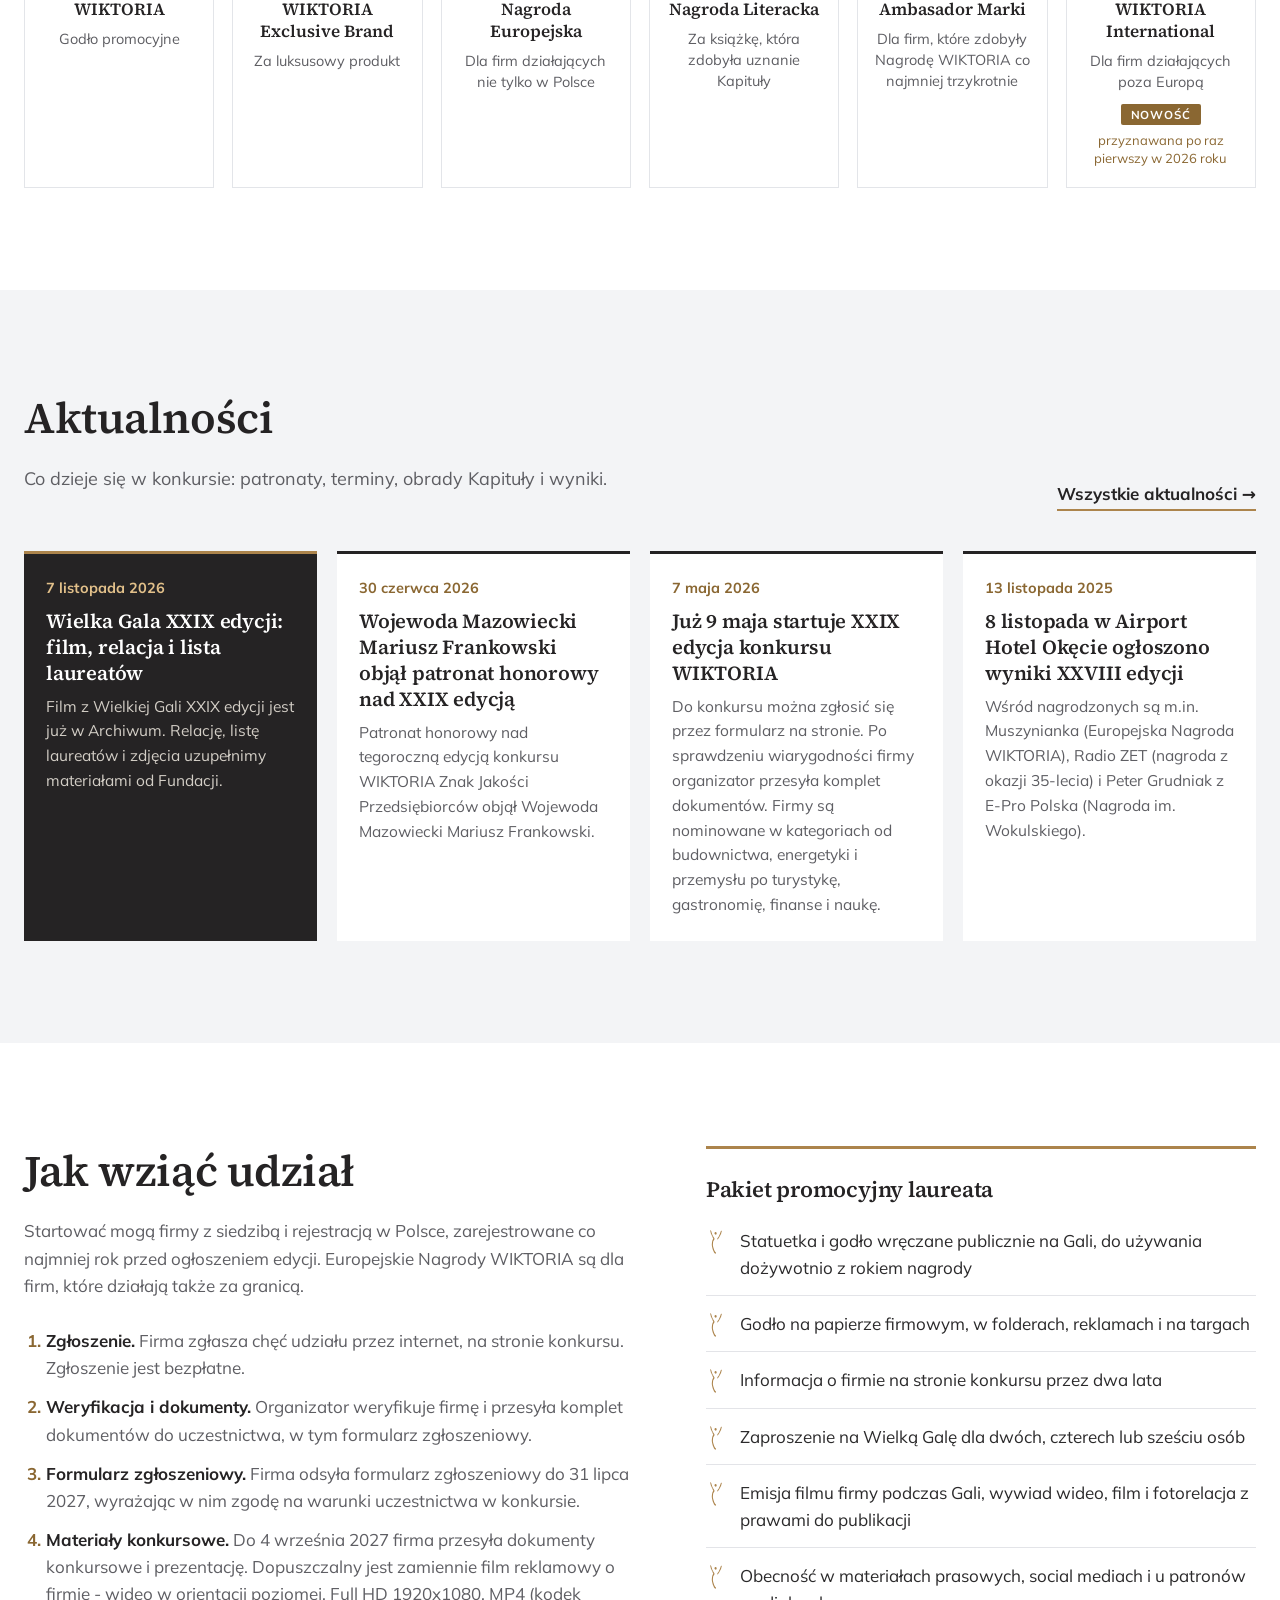
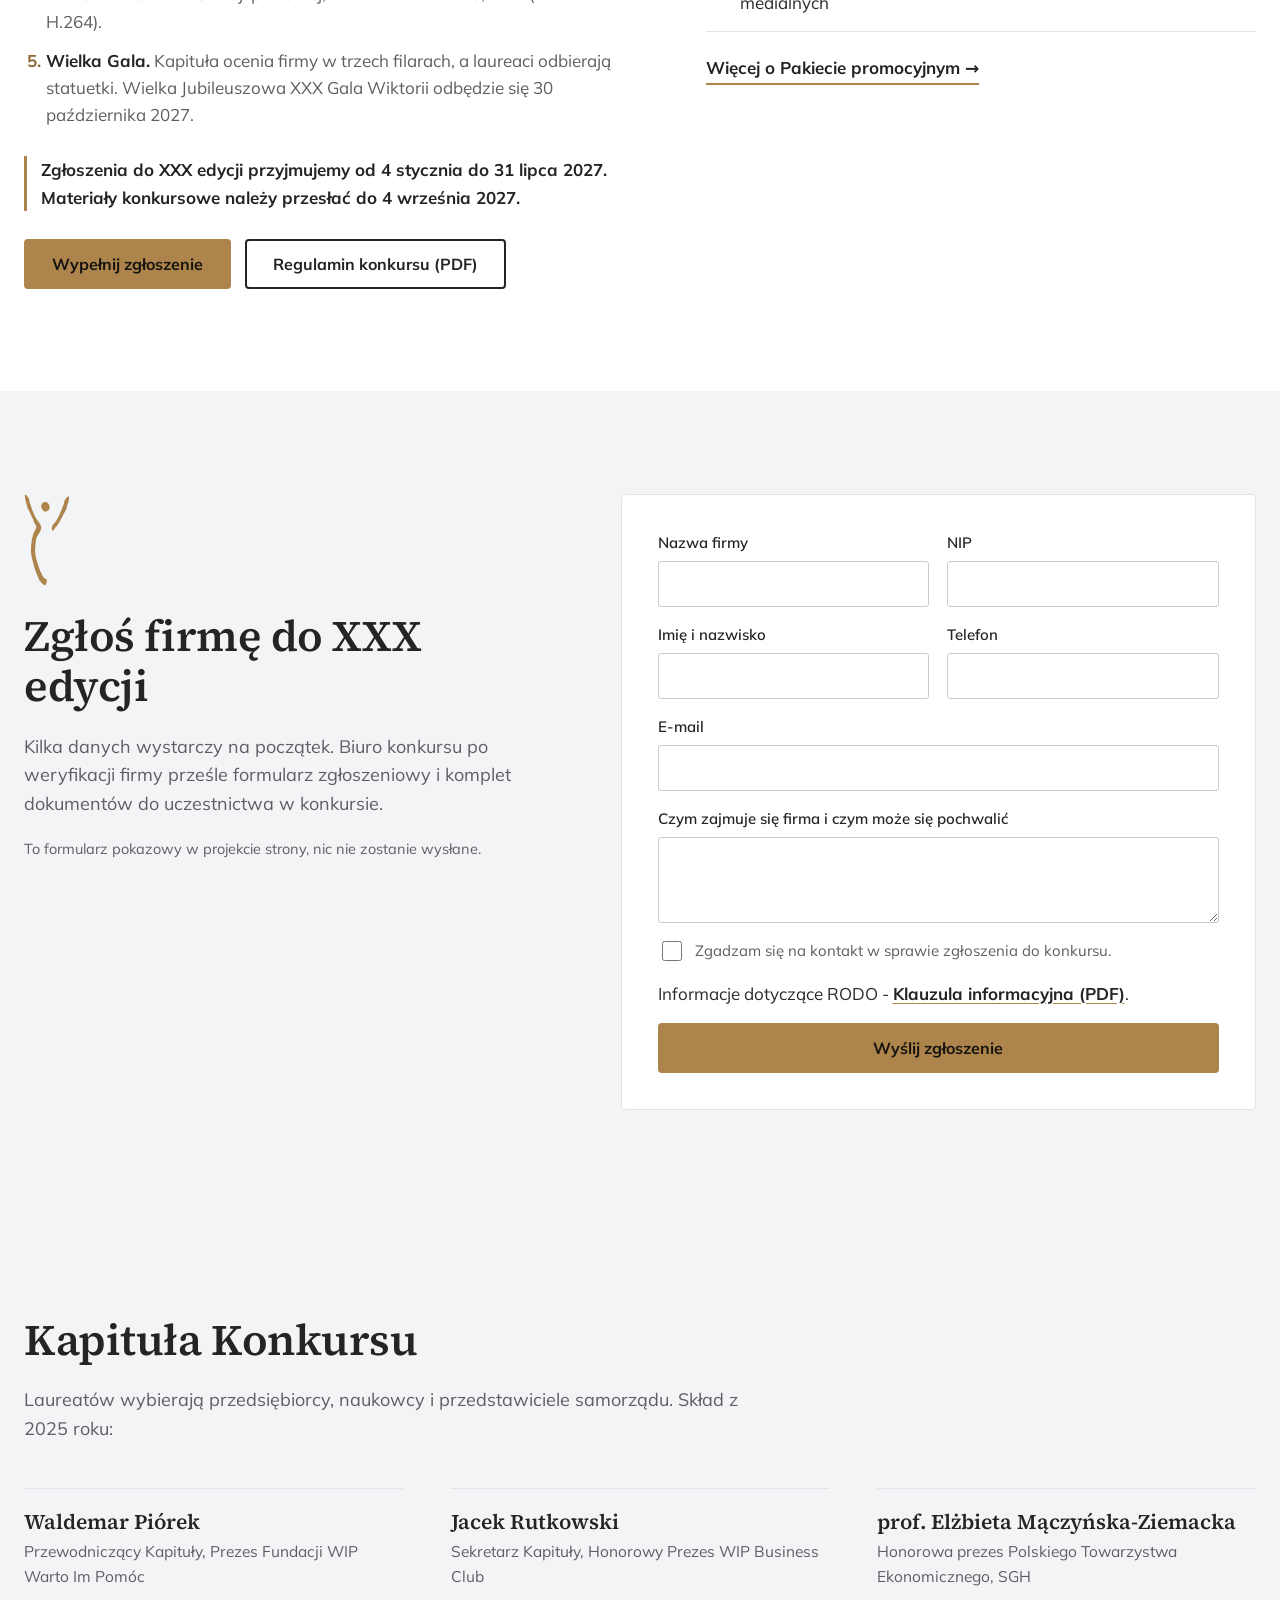
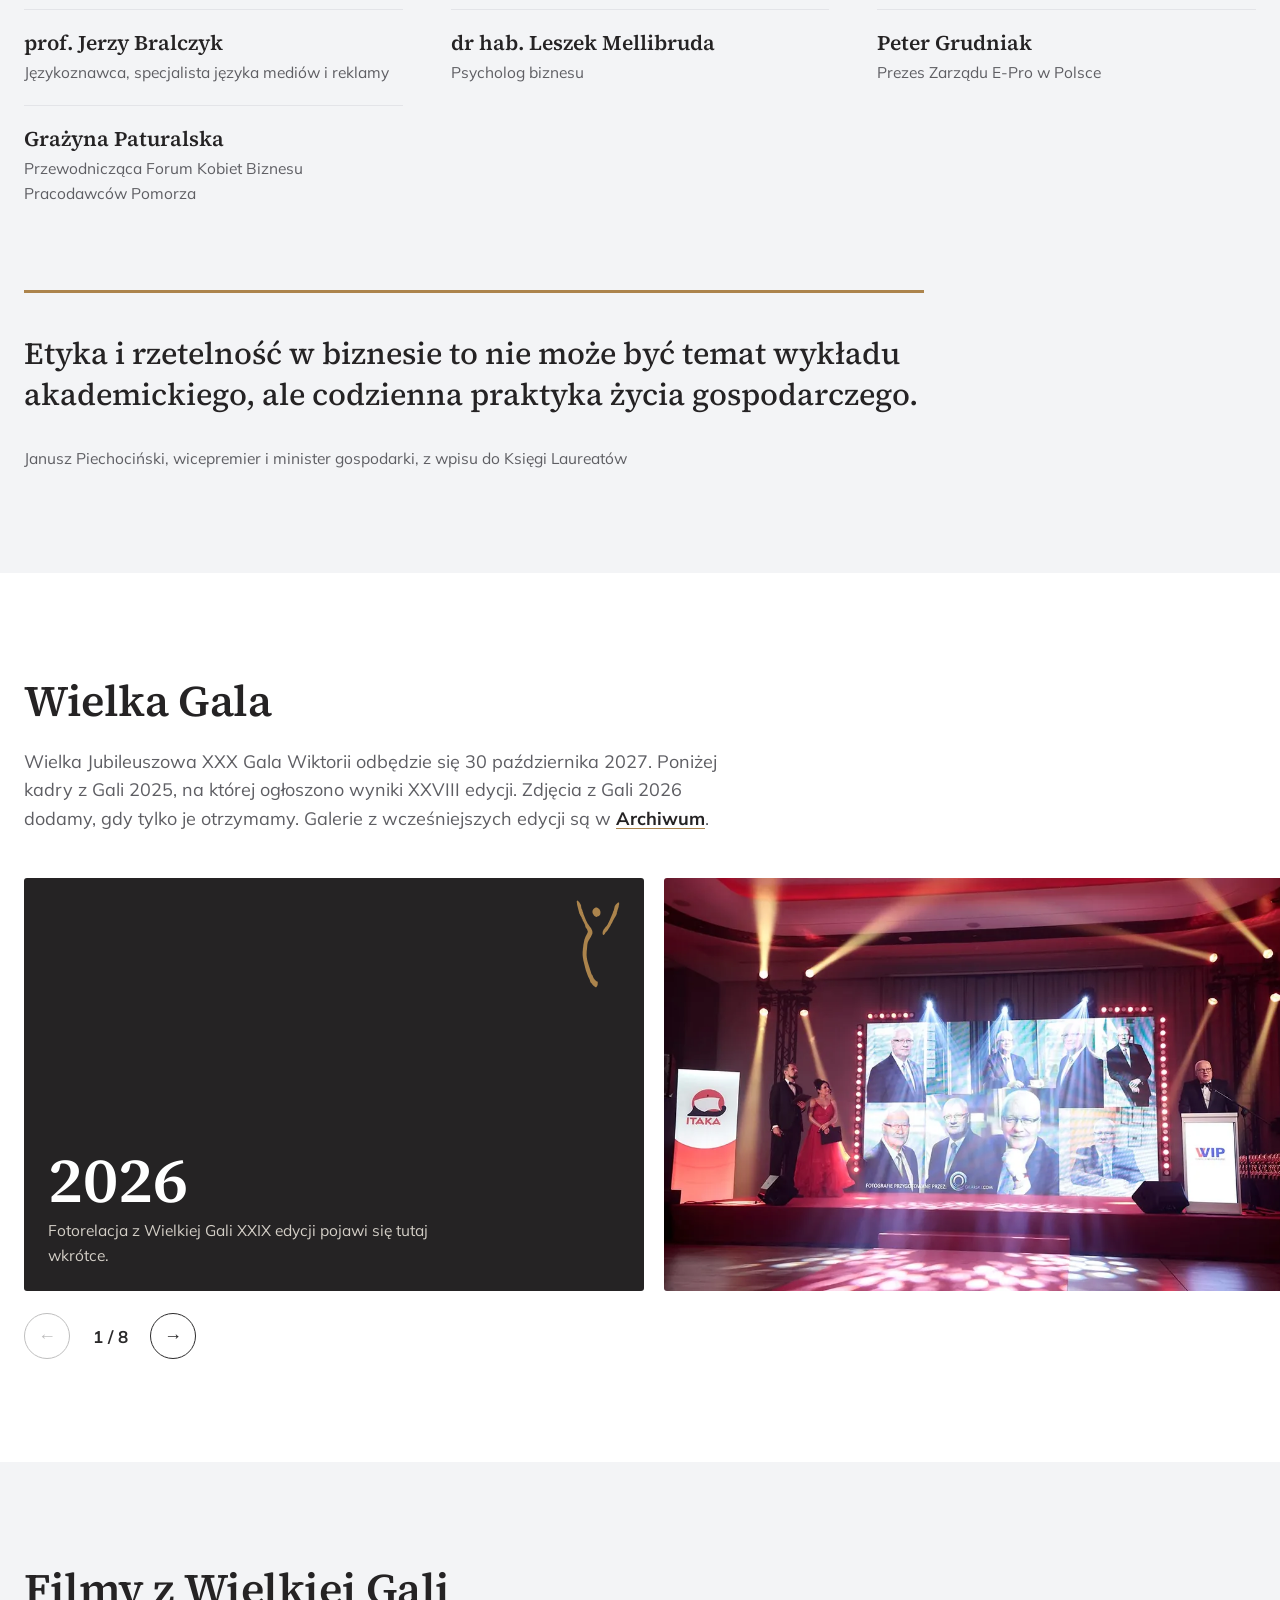
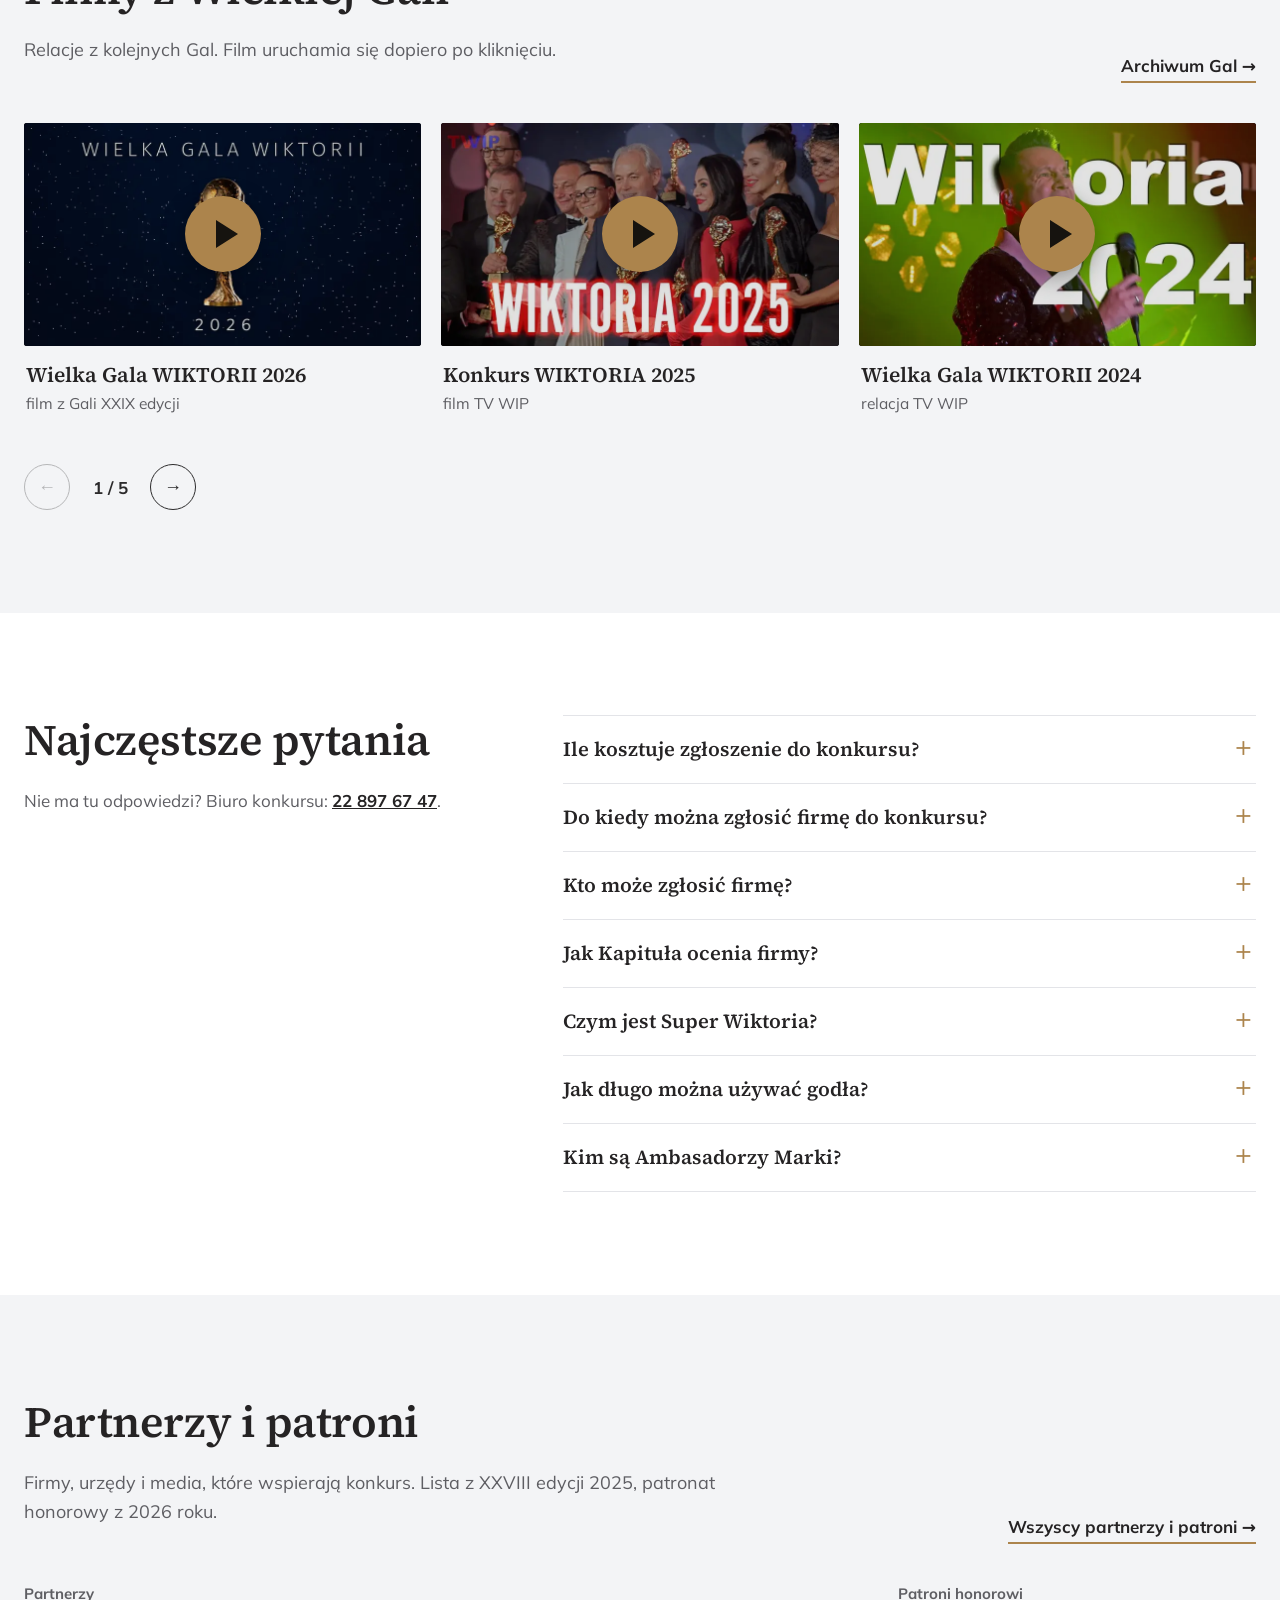
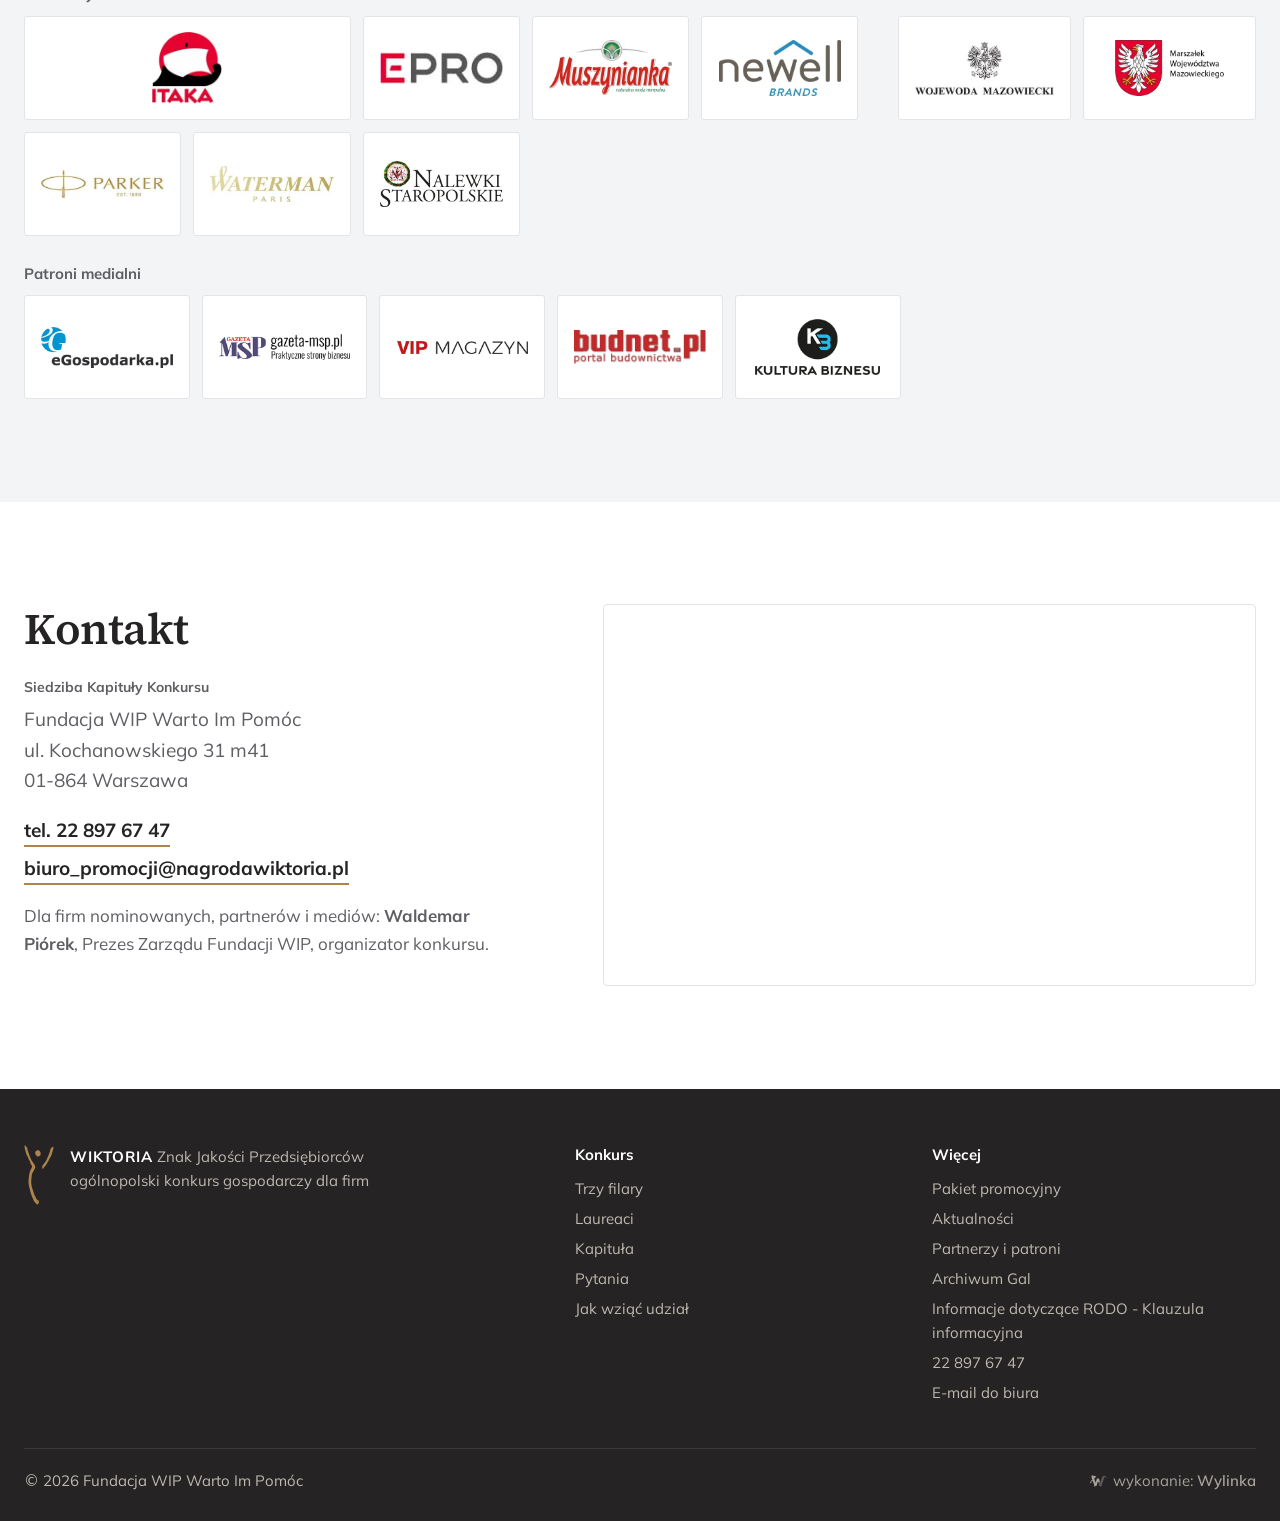
==== commit 030d5e23: "Opisy wyroznien wg Fundacji 16.11, WIKTORIA International z oznaczeniem nowosci, znak Wylinka w stop" ====
--- a/index.html
+++ b/index.html
@@ -14,7 +14,7 @@
 <link rel="preload" as="image" href="img/hero.webp" media="(min-width:761px)">
 <link rel="stylesheet" href="style.css">
 <style>
-.wylinka-badge{display:inline-flex;align-items:center;gap:.4em;color:inherit;text-decoration:none;font-size:.875em;line-height:1;opacity:.85}
+.wylinka-badge{display:inline-flex;align-items:center;gap:.4em;color:inherit;text-decoration:none;font-size:1em;line-height:1;opacity:.85}
 .wylinka-badge:hover,.wylinka-badge:focus-visible{opacity:1}
 .wylinka-badge:focus-visible{outline:2px solid currentColor;outline-offset:3px;border-radius:2px}
 .wylinka-badge svg{width:18px;height:18px;flex:none;overflow:visible}
@@ -186,7 +186,7 @@
 <section class="wyroznienia" id="wyroznienia">
   <div class="wrap">
     <div class="sekcja-gl"><h2>Wyróżnienia WIKTORII</h2><p>Znaki przyznawane w konkursie WIKTORIA Znak Jakości Przedsiębiorców.</p></div>
-    <ul class="wyr-lista"><li class="wyr"><img src="img/logo.svg" alt="Znak: WIKTORIA Znak Jakości Przedsiębiorców" width="360" height="360" loading="lazy"><b>WIKTORIA</b></li><li class="wyr"><img src="img/wyroznienia/exclusive-brand.webp" alt="Znak: WIKTORIA Exclusive Brand" width="360" height="360" loading="lazy"><b>WIKTORIA Exclusive Brand</b></li><li class="wyr"><img src="img/wyroznienia/nagroda-europejska.webp" alt="Znak: WIKTORIA Nagroda Europejska" width="360" height="360" loading="lazy"><b>Nagroda Europejska</b></li><li class="wyr"><img src="img/wyroznienia/nagroda-literacka.webp" alt="Znak: WIKTORIA Nagroda Literacka" width="360" height="360" loading="lazy"><b>Nagroda Literacka</b></li><li class="wyr"><img src="img/wyroznienia/ambasador-marki.webp" alt="Znak: WIKTORIA Ambasador Marki" width="360" height="360" loading="lazy"><b>Ambasador Marki</b></li><li class="wyr"><img src="img/wyroznienia/international.webp" alt="Znak: WIKTORIA International" width="360" height="360" loading="lazy"><b>WIKTORIA International</b></li></ul>
+    <ul class="wyr-lista"><li class="wyr"><img src="img/logo.svg" alt="Znak: WIKTORIA Znak Jakości Przedsiębiorców" width="360" height="360" loading="lazy"><b>WIKTORIA</b><span class="wyr-op">Godło promocyjne</span></li><li class="wyr"><img src="img/wyroznienia/exclusive-brand.webp" alt="Znak: WIKTORIA Exclusive Brand" width="360" height="360" loading="lazy"><b>WIKTORIA Exclusive Brand</b><span class="wyr-op">Za luksusowy produkt</span></li><li class="wyr"><img src="img/wyroznienia/nagroda-europejska.webp" alt="Znak: WIKTORIA Nagroda Europejska" width="360" height="360" loading="lazy"><b>Nagroda Europejska</b><span class="wyr-op">Dla firm działających nie tylko w Polsce</span></li><li class="wyr"><img src="img/wyroznienia/nagroda-literacka.webp" alt="Znak: WIKTORIA Nagroda Literacka" width="360" height="360" loading="lazy"><b>Nagroda Literacka</b><span class="wyr-op">Za książkę, która zdobyła uznanie Kapituły</span></li><li class="wyr"><img src="img/wyroznienia/ambasador-marki.webp" alt="Znak: WIKTORIA Ambasador Marki" width="360" height="360" loading="lazy"><b>Ambasador Marki</b><span class="wyr-op">Dla firm, które zdobyły Nagrodę WIKTORIA co najmniej trzykrotnie</span></li><li class="wyr wyr-nowy"><img src="img/wyroznienia/international.webp" alt="Znak: WIKTORIA International" width="360" height="360" loading="lazy"><b>WIKTORIA International</b><span class="wyr-op">Dla firm działających poza Europą</span><span class="wyr-nowosc"><b>Nowość</b><span>przyznawana po raz pierwszy w 2026 roku</span></span></li></ul>
   </div>
 </section>
 
--- a/style.css
+++ b/style.css
@@ -549,5 +549,8 @@
 .wyr{background:#fff;border:1px solid #E3E5E9;border-top:3px solid var(--zloto);padding:18px 16px 20px;display:flex;flex-direction:column;align-items:center;gap:12px;text-align:center}
 .wyr img{width:100%;max-width:170px;height:auto;aspect-ratio:1/1;object-fit:contain}
 .wyr b{font:600 17px/1.3 var(--serif);color:var(--czern)}
+.wyr-op{font-size:14.5px;line-height:1.45;color:var(--szary);max-width:22ch;margin-top:-4px}
+.wyr-nowosc{margin-top:auto;display:flex;flex-direction:column;align-items:center;gap:6px;font-size:13px;line-height:1.4;color:var(--zloto-ciem);max-width:22ch}
+.wyr .wyr-nowosc b{font:700 11.5px/1 var(--sans);letter-spacing:.08em;text-transform:uppercase;color:#fff;background:var(--zloto-ciem);padding:5px 10px 4px;border-radius:2px}
 @media (max-width:1100px){.wyr-lista{grid-template-columns:repeat(3,minmax(0,1fr))}}
-@media (max-width:760px){.wyr-lista{grid-template-columns:repeat(2,minmax(0,1fr));gap:12px}.wyr{padding:14px 10px 16px}.wyr b{font-size:15.5px}}
+@media (max-width:760px){.wyr-lista{grid-template-columns:repeat(2,minmax(0,1fr));gap:12px}.wyr{padding:14px 10px 16px}.wyr b{font-size:15.5px}.wyr-op{font-size:13.5px}.wyr-nowosc{font-size:12.5px}}
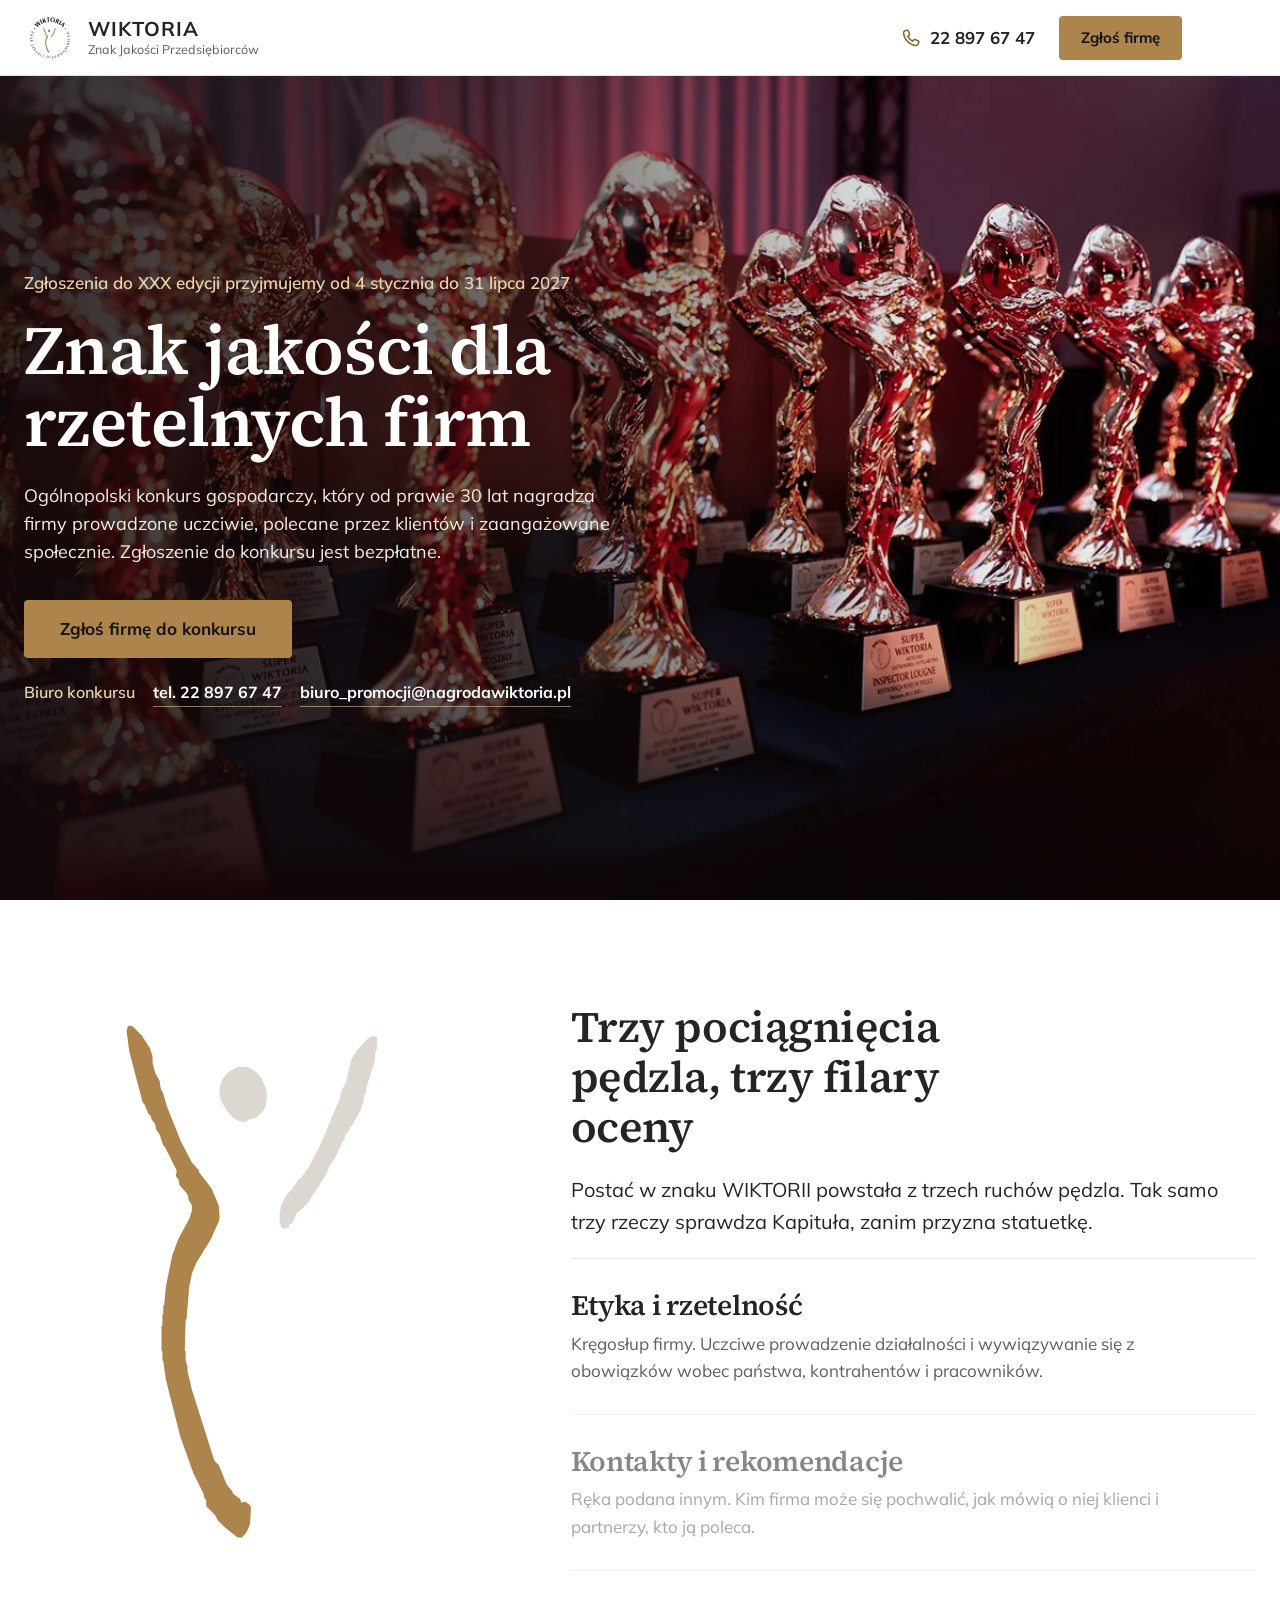
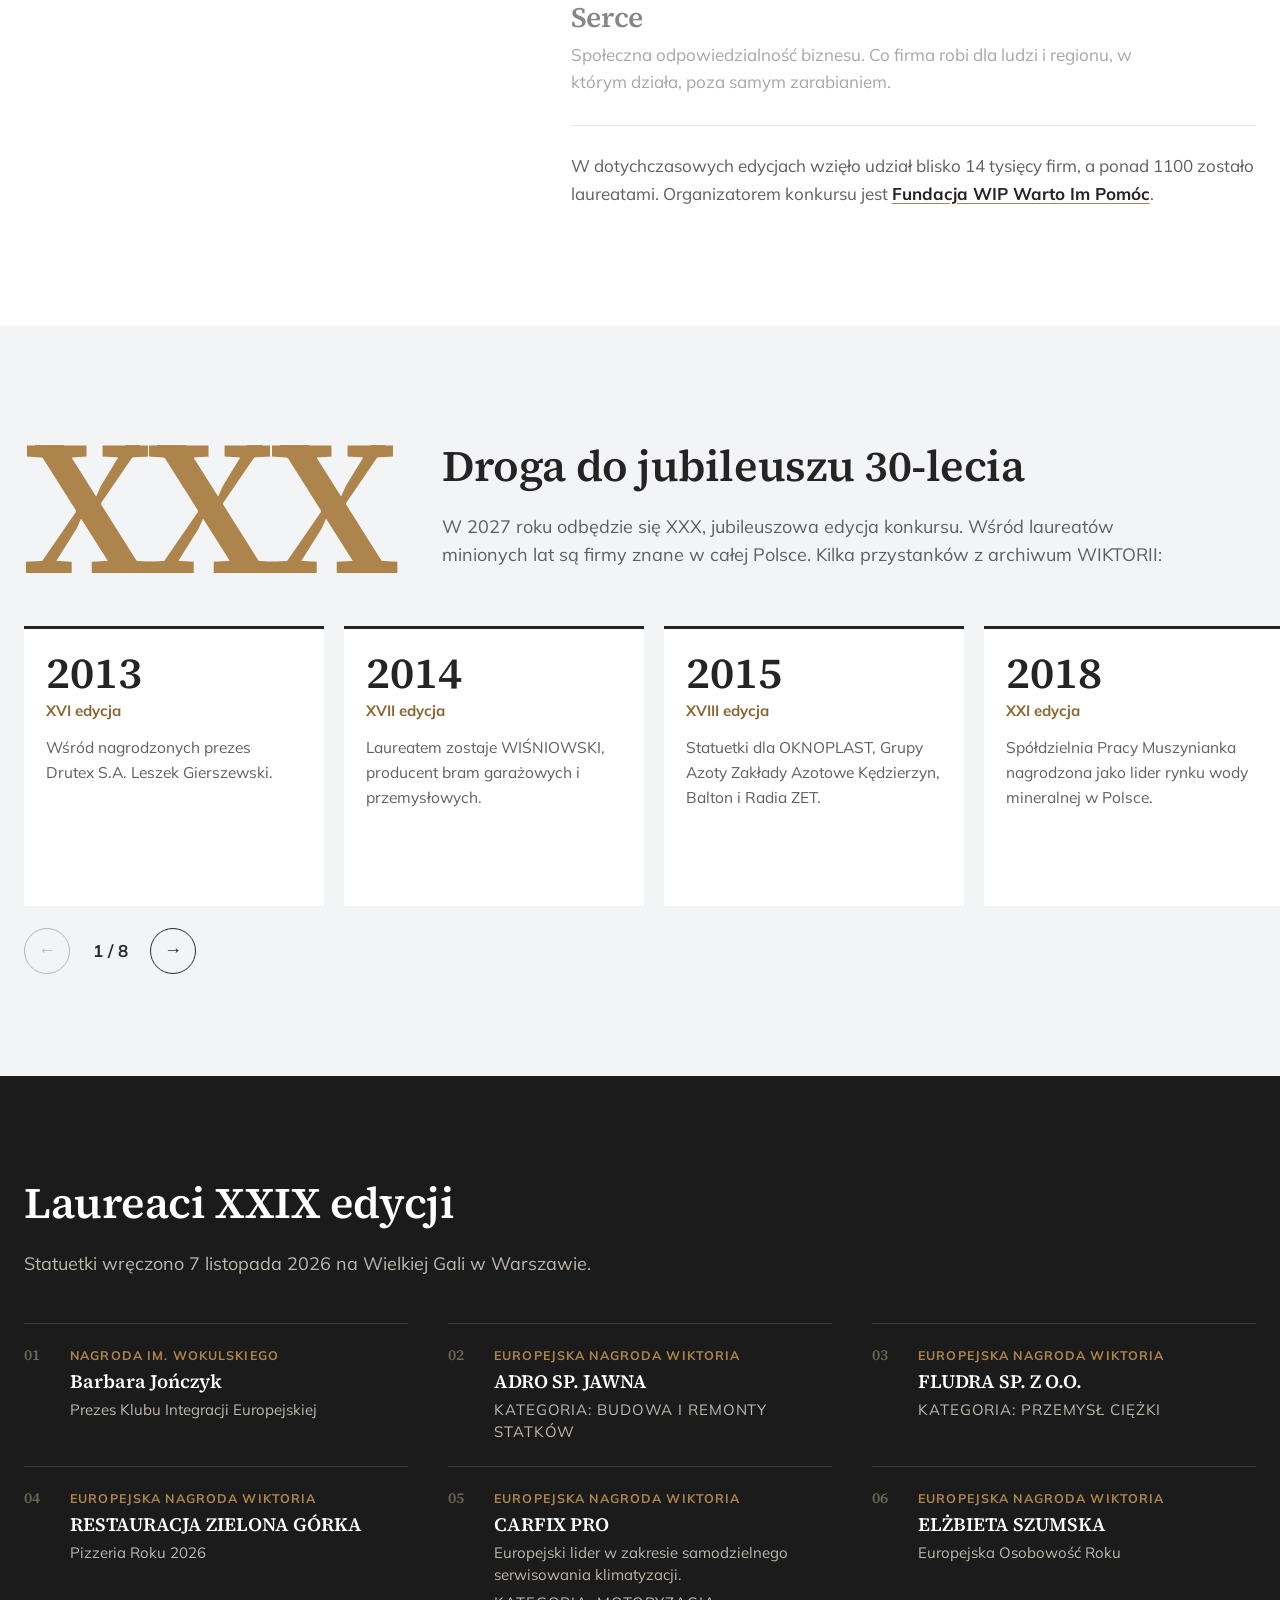
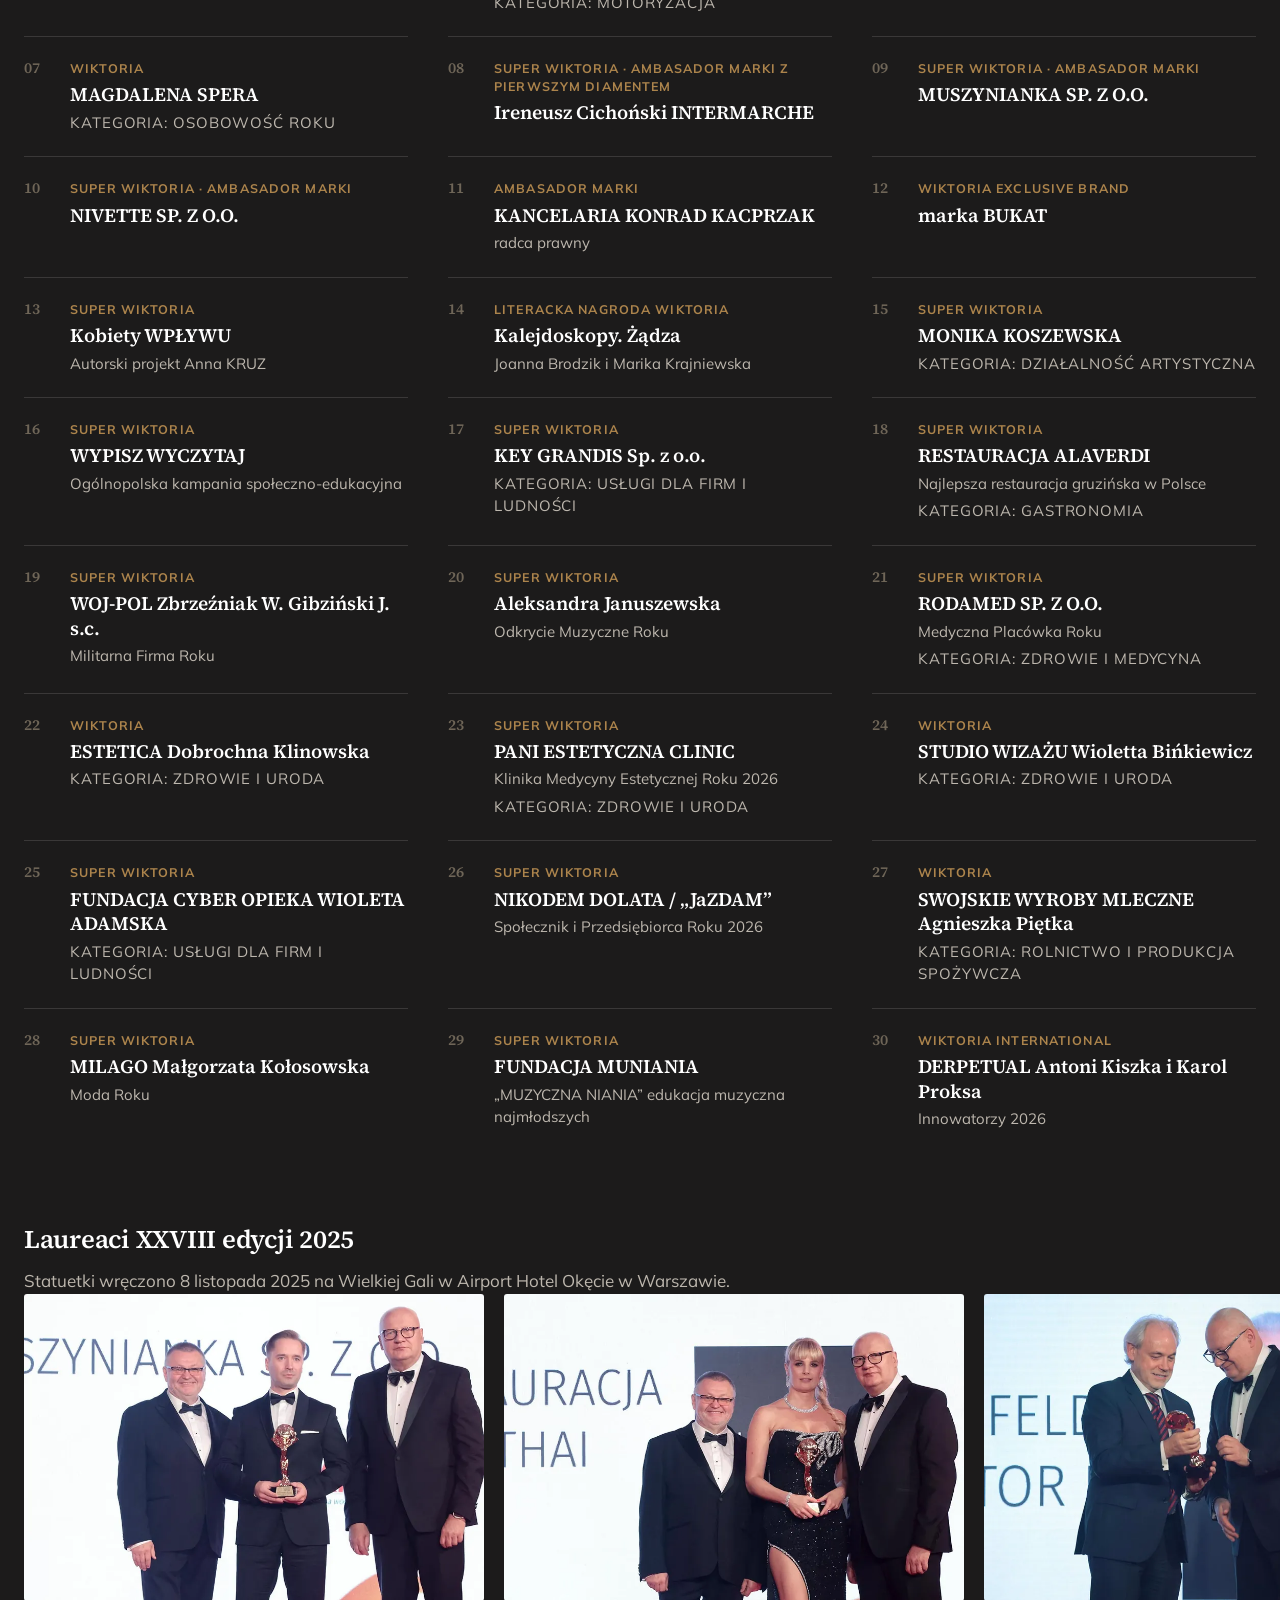
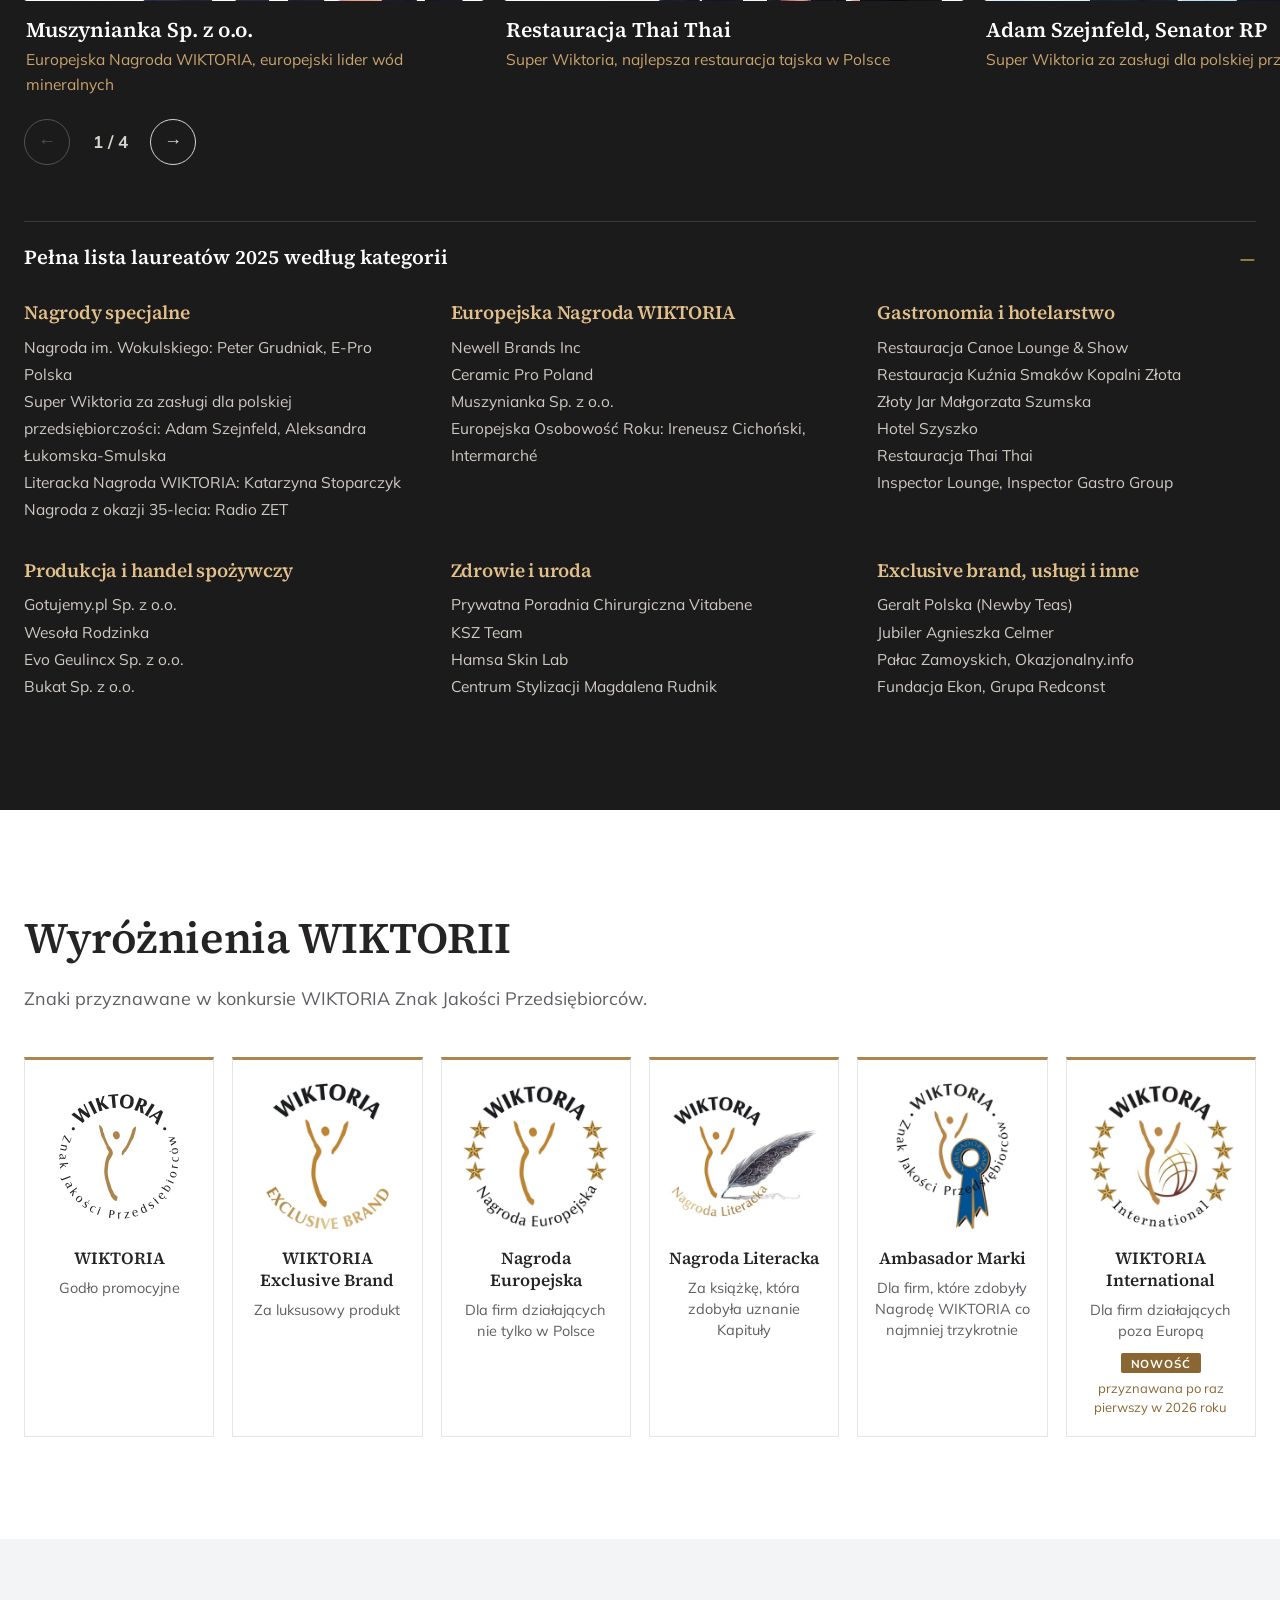
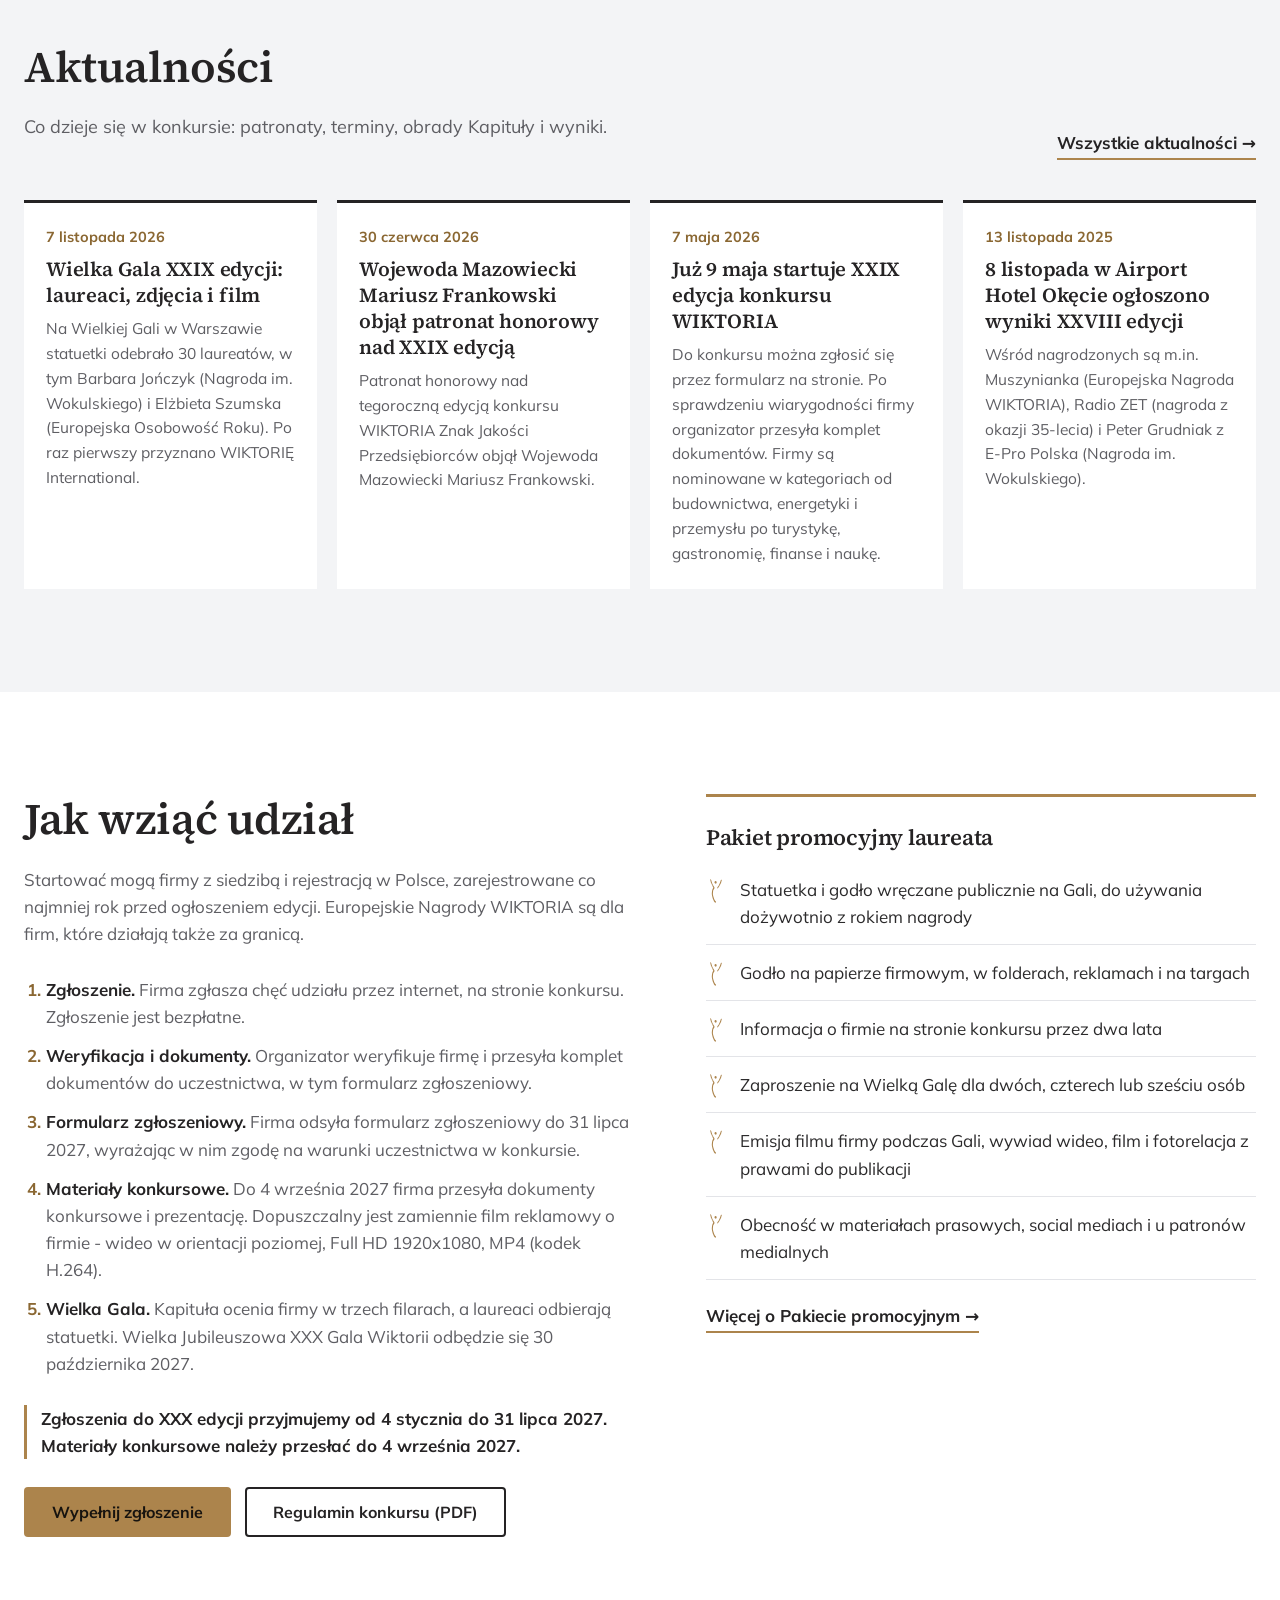
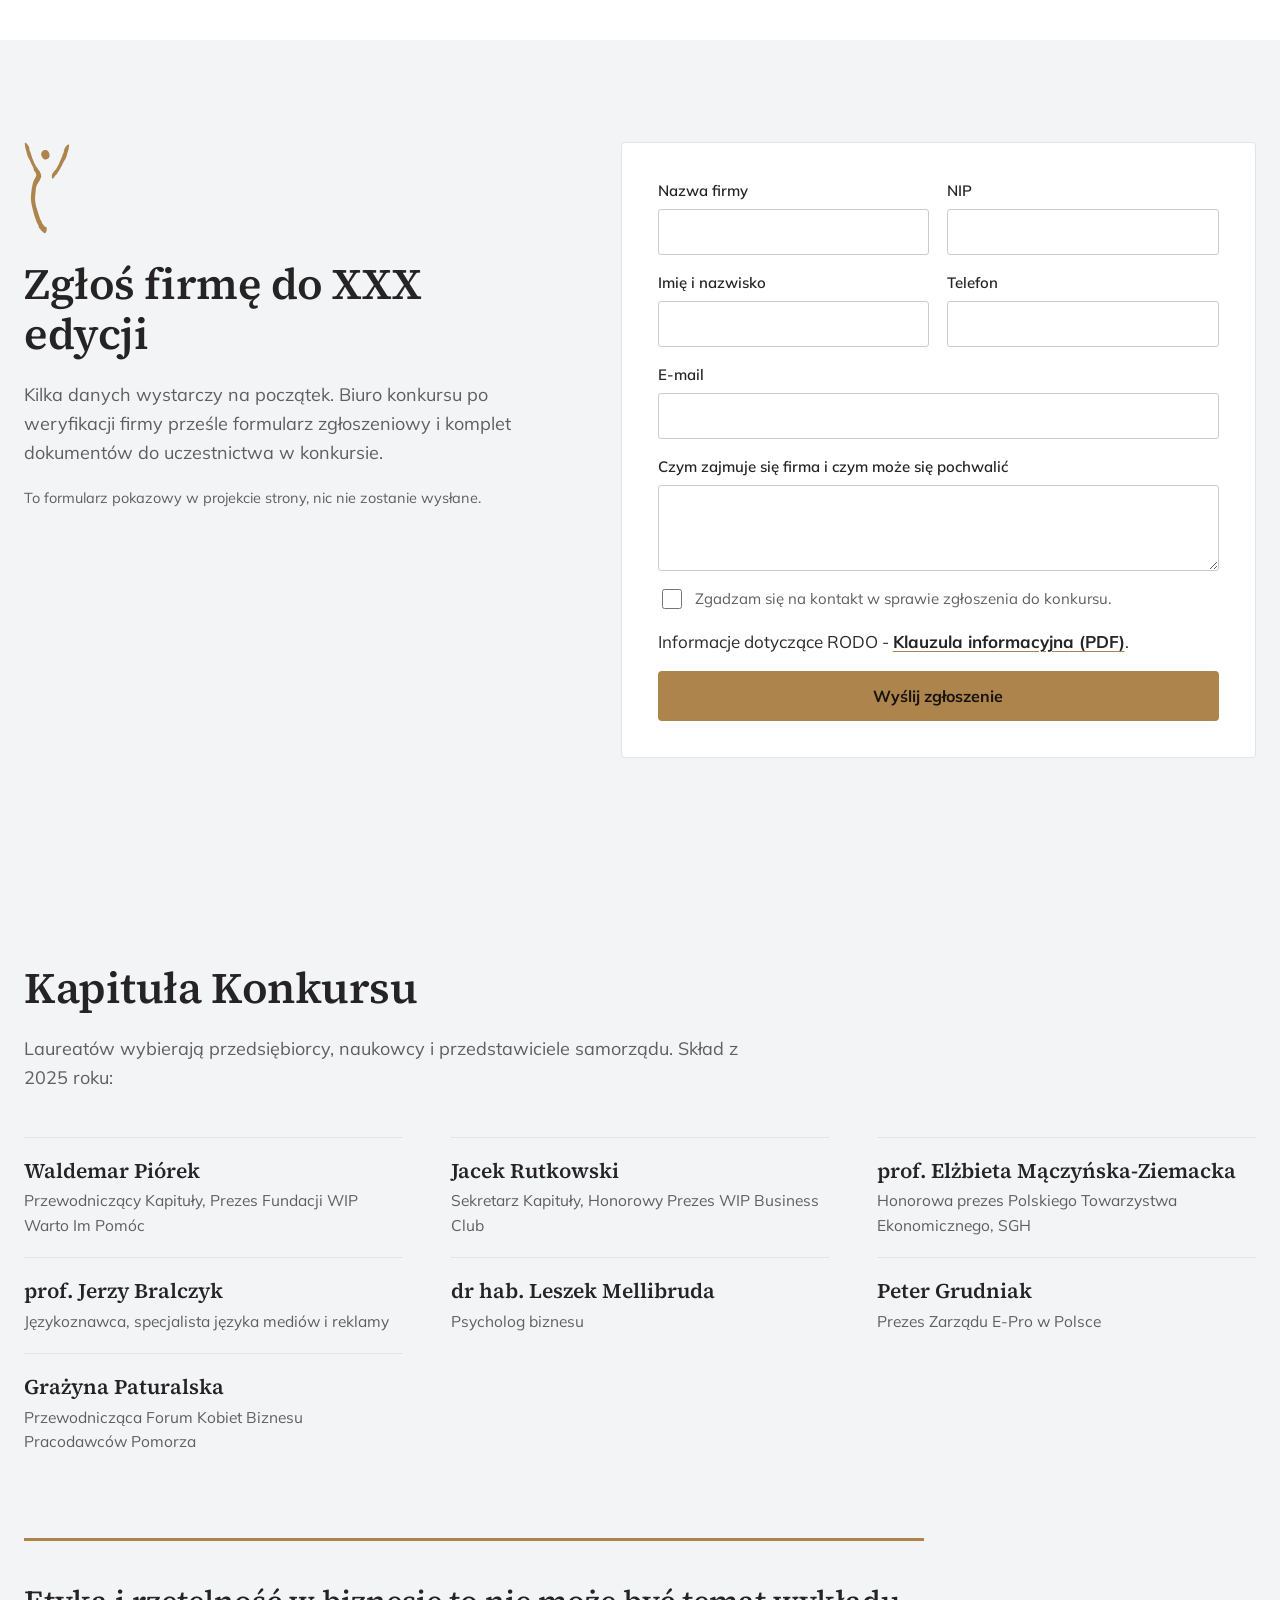
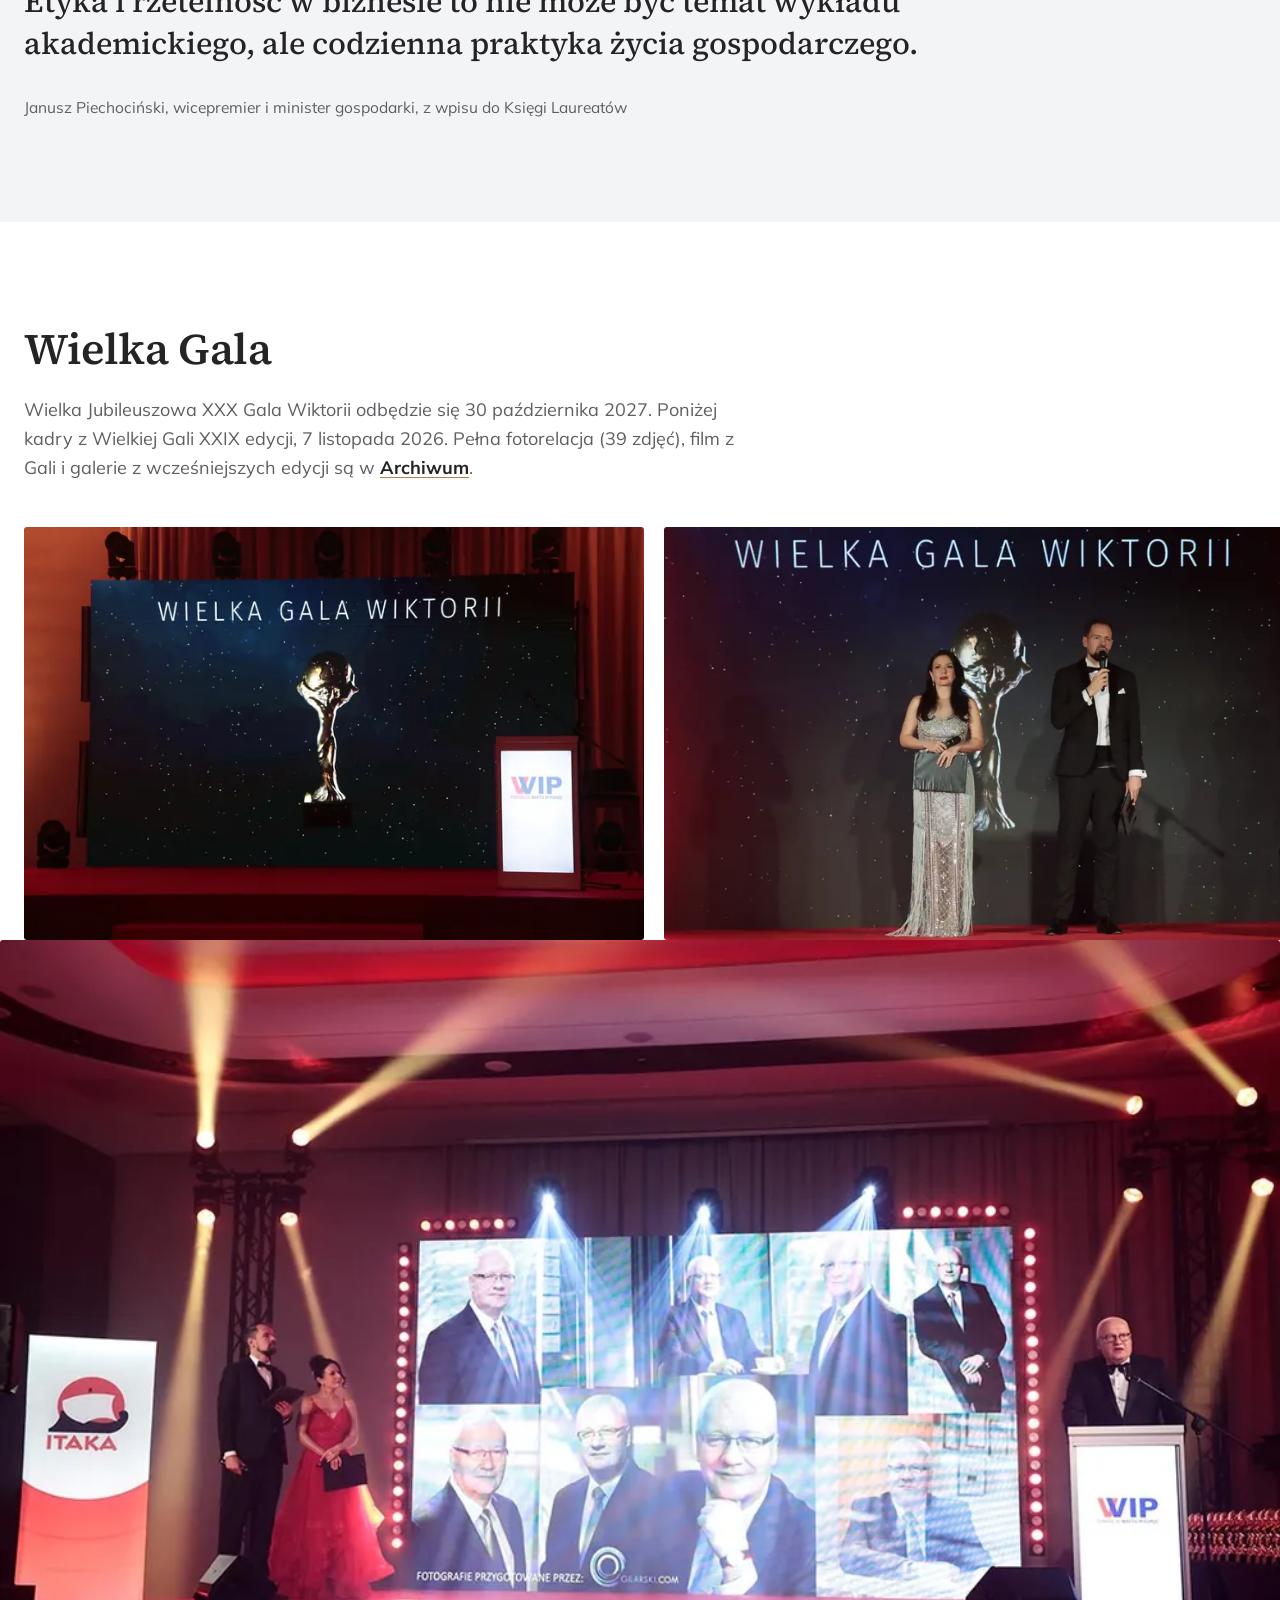
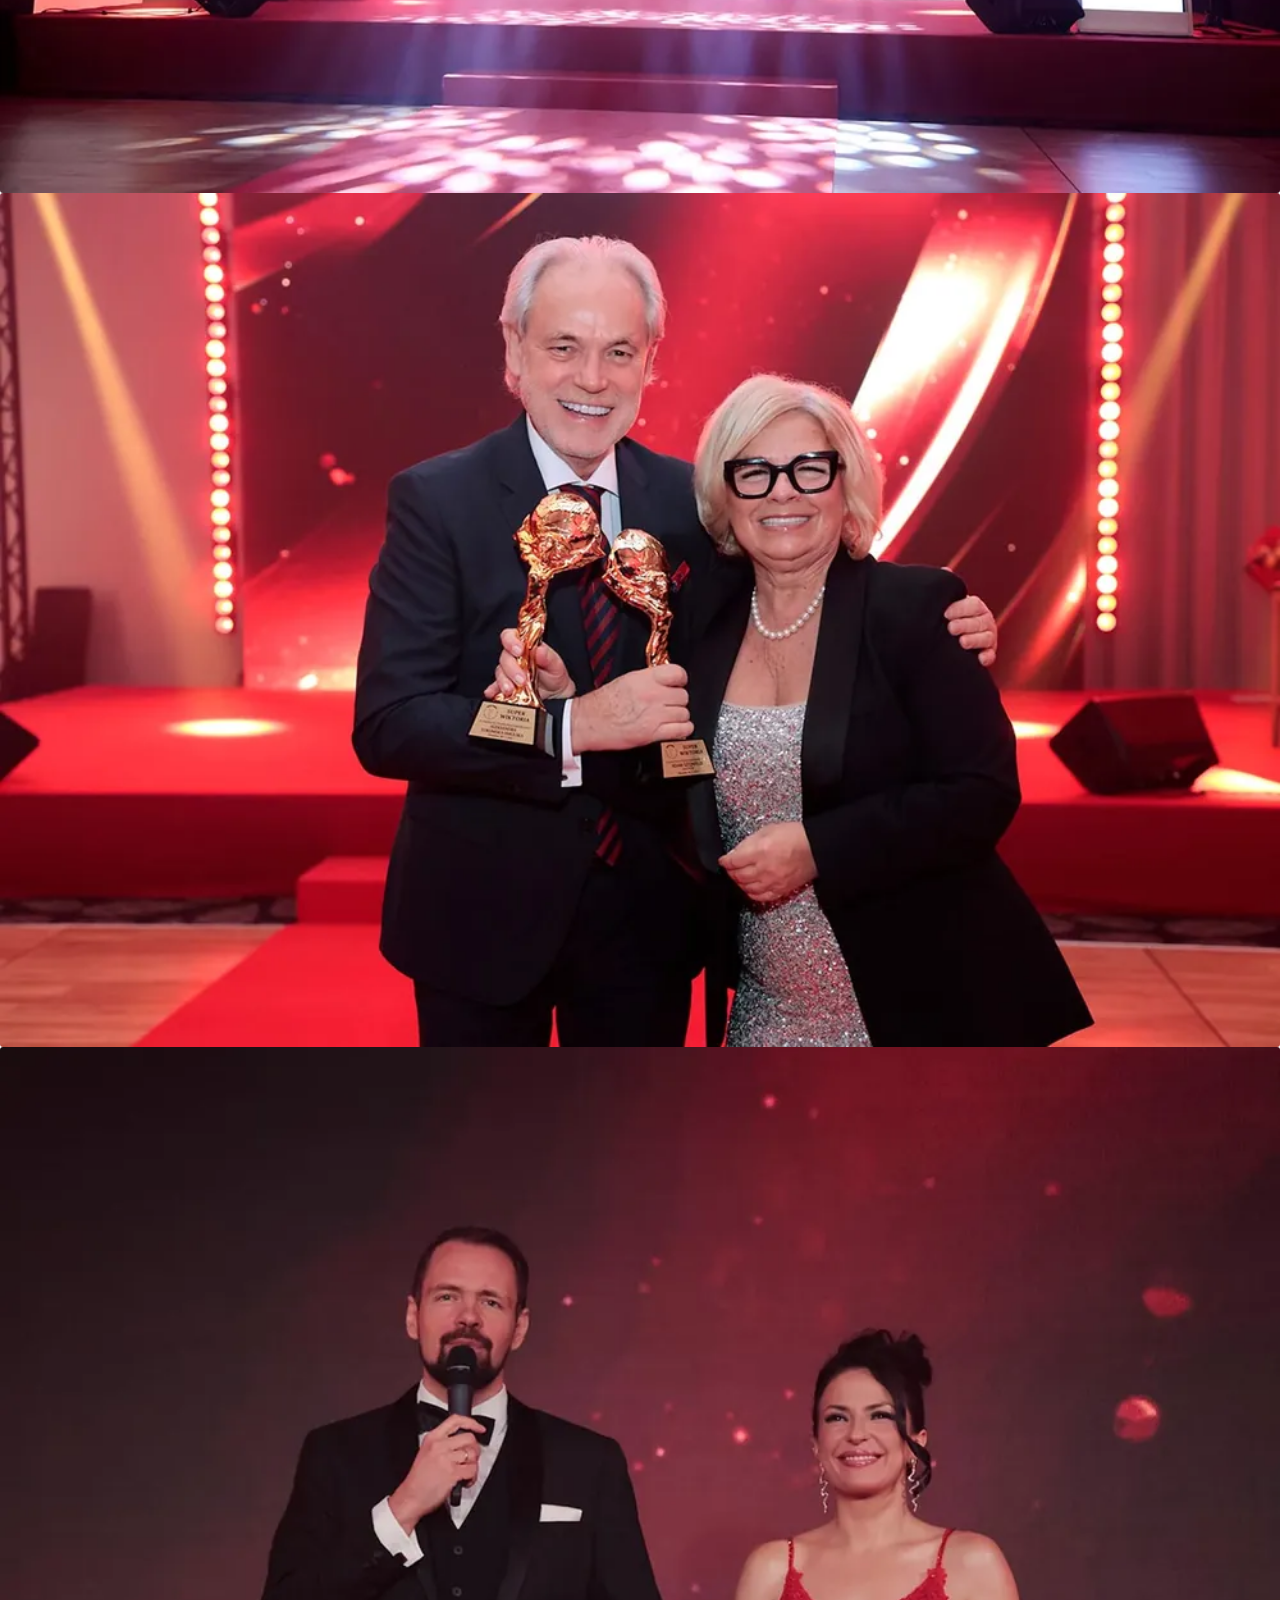
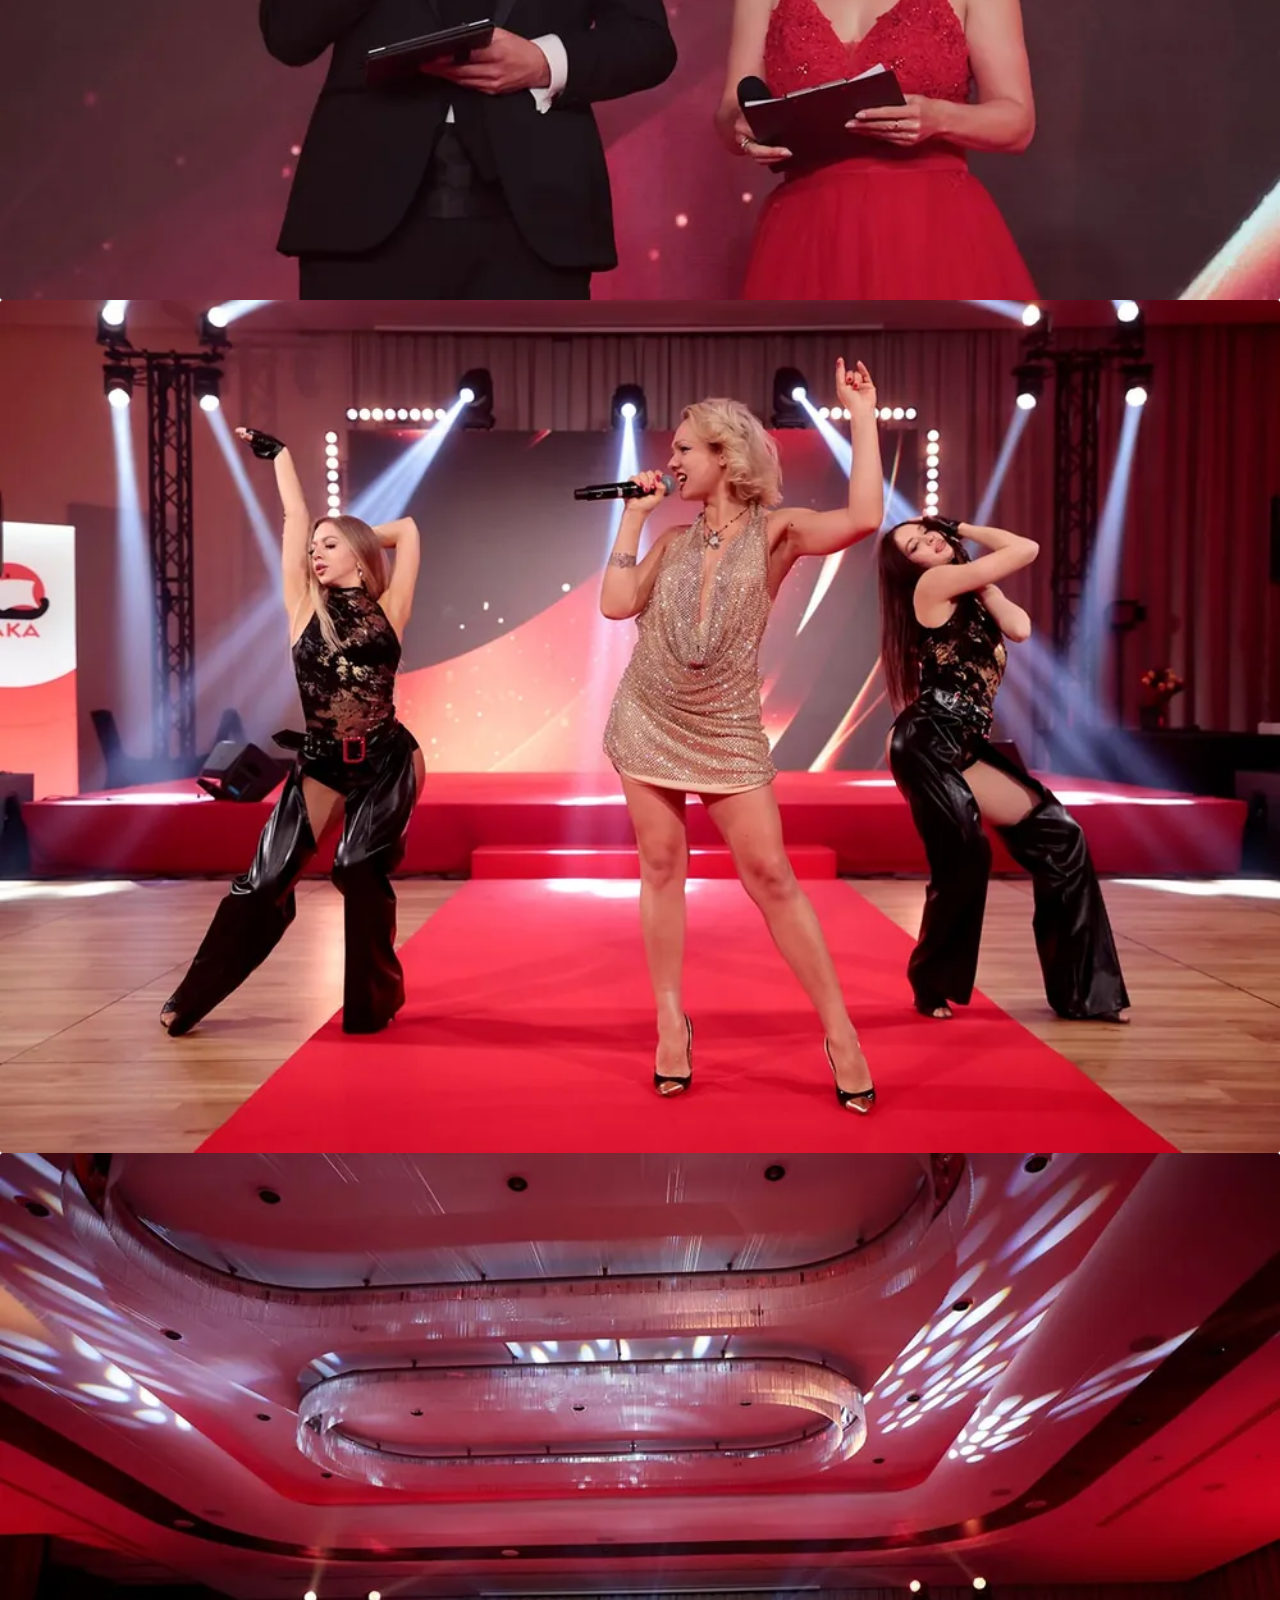
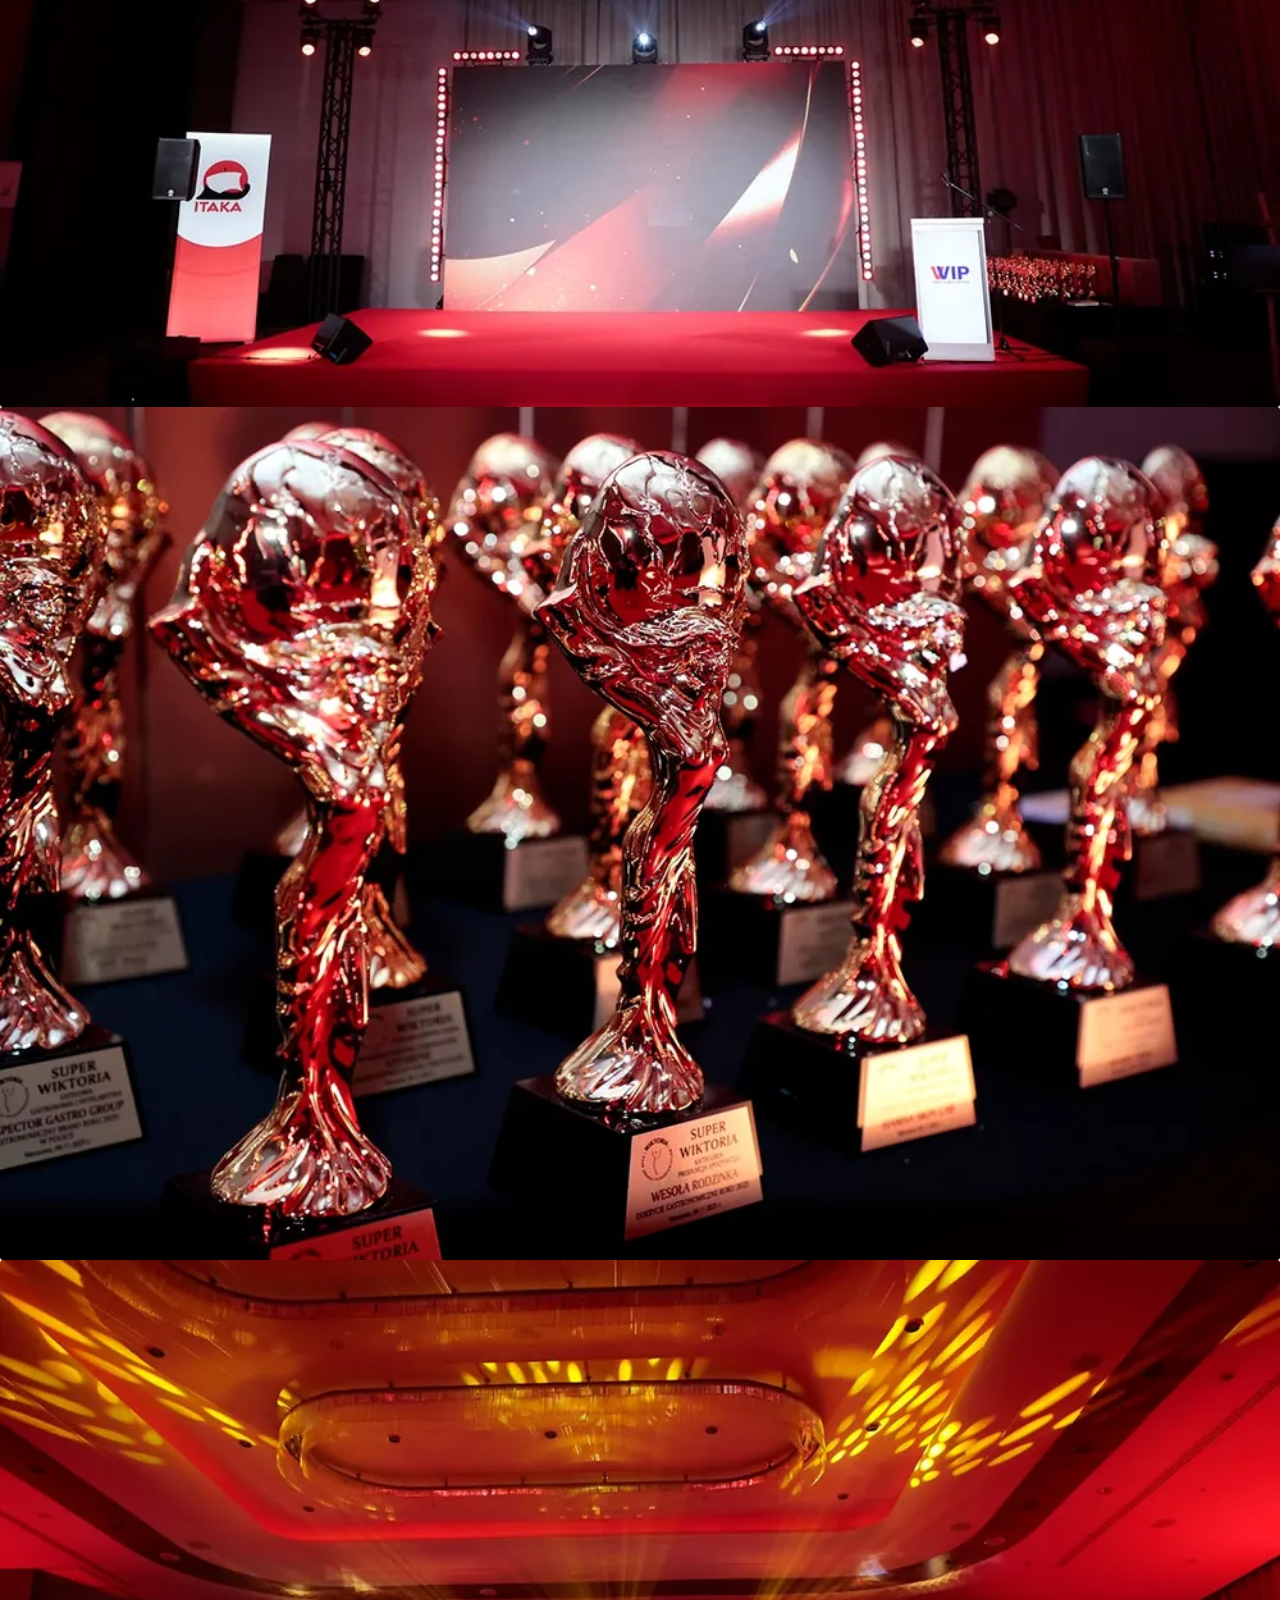
==== commit 43a6fed9: "Laureaci XXIX edycji 2026 wg listy Fundacji, fotorelacja z Gali 2026 (39 zdjec WebP, srcset, lightbo" ====
--- a/index.html
+++ b/index.html
@@ -135,7 +135,7 @@
       <li class="rok"><span class="rok-nr">2018</span><span class="rok-ed">XXI edycja</span><p>Spółdzielnia Pracy Muszynianka nagrodzona jako lider rynku wody mineralnej w Polsce.</p></li>
       <li class="rok"><span class="rok-nr">2022</span><span class="rok-ed">XXV edycja</span><p>Jubileuszowa, 25. edycja. Nagrody rozdane 15 października.</p></li>
       <li class="rok"><span class="rok-nr">2025</span><span class="rok-ed">XXVIII edycja</span><p>36 nowych laureatów, Gala w Airport Hotel Okęcie, Europejska Nagroda WIKTORIA dla Muszynianki.</p></li>
-      <li class="rok"><span class="rok-nr">2026</span><span class="rok-ed">XXIX edycja</span><p>Wielka Gala 7 listopada w Warszawie, patronat honorowy Wojewody Mazowieckiego.</p></li>
+      <li class="rok"><span class="rok-nr">2026</span><span class="rok-ed">XXIX edycja</span><p>Wielka Gala 7 listopada w Warszawie, 30 laureatów, pierwsza WIKTORIA International.</p></li>
       <li class="rok rok-jub"><span class="rok-nr">2027</span><span class="rok-ed">XXX edycja</span><p>Jubileusz 30-lecia. Zgłoszenia od 4 stycznia do 31 lipca 2027, Wielka Jubileuszowa Gala 30 października 2027.</p><a href="#zglos" class="rok-link">Zgłoś firmę</a></li>
     </ol>
     <div class="kar-nav"><button class="kar-prev" aria-label="Poprzednie">&#8592;</button><span class="kar-licz">1 / 8</span><button class="kar-next" aria-label="Następne">&#8594;</button></div>
@@ -145,9 +145,13 @@
 <section class="laureaci" id="laureaci">
   <div class="wrap">
     <div class="sekcja-gl">
-      <h2>Laureaci XXVIII edycji</h2>
-      <p>Statuetki wręczono 8 listopada 2025 na Wielkiej Gali w Airport Hotel Okęcie w Warszawie.</p>
-    </div>
+      <h2>Laureaci XXIX edycji</h2>
+      <p>Statuetki wręczono 7 listopada 2026 na Wielkiej Gali w Warszawie.</p>
+    </div>
+    <ol class="l26-lista" data-l26><li class="l26"><span class="l26-nagr">Nagroda im. Wokulskiego</span><b>Barbara Jończyk</b><span>Prezes Klubu Integracji Europejskiej</span></li><li class="l26"><span class="l26-nagr">Europejska Nagroda WIKTORIA</span><b>ADRO SP. JAWNA</b><span class="l26-kat">Kategoria: budowa i remonty statków</span></li><li class="l26"><span class="l26-nagr">Europejska Nagroda WIKTORIA</span><b>FLUDRA SP. Z O.O.</b><span class="l26-kat">Kategoria: przemysł ciężki</span></li><li class="l26"><span class="l26-nagr">Europejska Nagroda WIKTORIA</span><b>RESTAURACJA ZIELONA GÓRKA</b><span>Pizzeria Roku 2026</span></li><li class="l26"><span class="l26-nagr">Europejska Nagroda WIKTORIA</span><b>CARFIX PRO</b><span>Europejski lider w zakresie samodzielnego serwisowania klimatyzacji.</span><span class="l26-kat">Kategoria: motoryzacja</span></li><li class="l26"><span class="l26-nagr">Europejska Nagroda WIKTORIA</span><b>ELŻBIETA SZUMSKA</b><span>Europejska Osobowość Roku</span></li><li class="l26"><span class="l26-nagr">WIKTORIA</span><b>MAGDALENA SPERA</b><span class="l26-kat">Kategoria: osobowość roku</span></li><li class="l26"><span class="l26-nagr">Super Wiktoria · Ambasador Marki z pierwszym diamentem</span><b>Ireneusz Cichoński INTERMARCHE</b></li><li class="l26"><span class="l26-nagr">Super Wiktoria · Ambasador Marki</span><b>MUSZYNIANKA SP. Z O.O.</b></li><li class="l26"><span class="l26-nagr">Super Wiktoria · Ambasador Marki</span><b>NIVETTE SP. Z O.O.</b></li><li class="l26"><span class="l26-nagr">Ambasador Marki</span><b>KANCELARIA KONRAD KACPRZAK</b><span>radca prawny</span></li><li class="l26"><span class="l26-nagr">WIKTORIA Exclusive Brand</span><b>marka BUKAT</b></li><li class="l26"><span class="l26-nagr">Super Wiktoria</span><b>Kobiety WPŁYWU</b><span>Autorski projekt Anna KRUZ</span></li><li class="l26"><span class="l26-nagr">Literacka Nagroda WIKTORIA</span><b>Kalejdoskopy. Żądza</b><span>Joanna Brodzik i Marika Krajniewska</span></li><li class="l26"><span class="l26-nagr">Super Wiktoria</span><b>MONIKA KOSZEWSKA</b><span class="l26-kat">Kategoria: działalność artystyczna</span></li><li class="l26"><span class="l26-nagr">Super Wiktoria</span><b>WYPISZ WYCZYTAJ</b><span>Ogólnopolska kampania społeczno-edukacyjna</span></li><li class="l26"><span class="l26-nagr">Super Wiktoria</span><b>KEY GRANDIS Sp. z o.o.</b><span class="l26-kat">Kategoria: usługi dla firm i ludności</span></li><li class="l26"><span class="l26-nagr">Super Wiktoria</span><b>RESTAURACJA ALAVERDI</b><span>Najlepsza restauracja gruzińska w Polsce</span><span class="l26-kat">Kategoria: gastronomia</span></li><li class="l26"><span class="l26-nagr">Super Wiktoria</span><b>WOJ-POL Zbrzeźniak W. Gibziński J. s.c.</b><span>Militarna Firma Roku</span></li><li class="l26"><span class="l26-nagr">Super Wiktoria</span><b>Aleksandra Januszewska</b><span>Odkrycie Muzyczne Roku</span></li><li class="l26"><span class="l26-nagr">Super Wiktoria</span><b>RODAMED SP. Z O.O.</b><span>Medyczna Placówka Roku</span><span class="l26-kat">Kategoria: zdrowie i medycyna</span></li><li class="l26"><span class="l26-nagr">WIKTORIA</span><b>ESTETICA Dobrochna Klinowska</b><span class="l26-kat">Kategoria: zdrowie i uroda</span></li><li class="l26"><span class="l26-nagr">Super Wiktoria</span><b>PANI ESTETYCZNA CLINIC</b><span>Klinika Medycyny Estetycznej Roku 2026</span><span class="l26-kat">Kategoria: zdrowie i uroda</span></li><li class="l26"><span class="l26-nagr">WIKTORIA</span><b>STUDIO WIZAŻU Wioletta Bińkiewicz</b><span class="l26-kat">Kategoria: zdrowie i uroda</span></li><li class="l26"><span class="l26-nagr">Super Wiktoria</span><b>FUNDACJA CYBER OPIEKA WIOLETA ADAMSKA</b><span class="l26-kat">Kategoria: usługi dla firm i ludności</span></li><li class="l26"><span class="l26-nagr">Super Wiktoria</span><b>NIKODEM DOLATA / „JaZDAM”</b><span>Społecznik i Przedsiębiorca Roku 2026</span></li><li class="l26"><span class="l26-nagr">WIKTORIA</span><b>SWOJSKIE WYROBY MLECZNE Agnieszka Piętka</b><span class="l26-kat">Kategoria: rolnictwo i produkcja spożywcza</span></li><li class="l26"><span class="l26-nagr">Super Wiktoria</span><b>MILAGO Małgorzata Kołosowska</b><span>Moda Roku</span></li><li class="l26"><span class="l26-nagr">Super Wiktoria</span><b>FUNDACJA MUNIANIA</b><span>„MUZYCZNA NIANIA” edukacja muzyczna najmłodszych</span></li><li class="l26"><span class="l26-nagr">WIKTORIA International</span><b>DERPETUAL Antoni Kiszka i Karol Proksa</b><span>Innowatorzy 2026</span></li></ol>
+    <button class="l26-wiecej" type="button" data-l26-wiecej hidden>Pokaż wszystkich laureatów (30)</button>
+    <h3 class="l25-gl">Laureaci XXVIII edycji 2025</h3>
+    <p class="l25-op">Statuetki wręczono 8 listopada 2025 na Wielkiej Gali w Airport Hotel Okęcie w Warszawie.</p>
   </div>
   <div class="karuzela" data-karuzela>
     <div class="tor" tabindex="0" aria-label="Zdjęcia z wręczenia nagród, przewiń w bok" data-lb-grupa>
@@ -170,13 +174,6 @@
         <div><h3>Exclusive brand, usługi i inne</h3><p>Geralt Polska (Newby Teas)<br>Jubiler Agnieszka Celmer<br>Pałac Zamoyskich, Okazjonalny.info<br>Fundacja Ekon, Grupa Redconst</p></div>
       </div>
     </details>
-    <div class="ln-2026" id="laureaci-2026">
-      <h3>XXIX edycja 2026: laureaci i finaliści</h3>
-      <div class="ln-kol">
-        <div class="ln-miejsce"><b>Laureaci 2026</b><p>Firmy nagrodzone statuetką WIKTORII na Wielkiej Gali 7 listopada 2026, ze zdjęciami z wręczenia. Lista pojawi się po przekazaniu materiałów przez Fundację.</p></div>
-        <div class="ln-miejsce"><b>Finaliści 2026</b><p>Firmy, które dotarły do finału XXIX edycji. Osobna lista, oddzielona od laureatów.</p></div>
-      </div>
-    </div>
   </div>
 </section>
 
@@ -196,7 +193,7 @@
       <div class="sekcja-gl"><h2>Aktualności</h2><p>Co dzieje się w konkursie: patronaty, terminy, obrady Kapituły i wyniki.</p></div>
       <a class="link-dalej" href="aktualnosci/">Wszystkie aktualności</a>
     </div>
-    <ul class="newsy"><li class="news news-wkrotce"><span class="news-data">7 listopada 2026</span><h3><a href="aktualnosci/#gala-2026">Wielka Gala XXIX edycji: film, relacja i lista laureatów</a></h3><p>Film z Wielkiej Gali XXIX edycji jest już w Archiwum. Relację, listę laureatów i zdjęcia uzupełnimy materiałami od Fundacji.</p></li><li class="news"><span class="news-data">30 czerwca 2026</span><h3><a href="aktualnosci/#patronat-wojewody-2026">Wojewoda Mazowiecki Mariusz Frankowski objął patronat honorowy nad XXIX edycją</a></h3><p>Patronat honorowy nad tegoroczną edycją konkursu WIKTORIA Znak Jakości Przedsiębiorców objął Wojewoda Mazowiecki Mariusz Frankowski.</p></li><li class="news"><span class="news-data">7 maja 2026</span><h3><a href="aktualnosci/#start-xxix">Już 9 maja startuje XXIX edycja konkursu WIKTORIA</a></h3><p>Do konkursu można zgłosić się przez formularz na stronie. Po sprawdzeniu wiarygodności firmy organizator przesyła komplet dokumentów. Firmy są nominowane w kategoriach od budownictwa, energetyki i przemysłu po turystykę, gastronomię, finanse i naukę.</p></li><li class="news"><span class="news-data">13 listopada 2025</span><h3><a href="aktualnosci/#wyniki-xxviii">8 listopada w Airport Hotel Okęcie ogłoszono wyniki XXVIII edycji</a></h3><p>Wśród nagrodzonych są m.in. Muszynianka (Europejska Nagroda WIKTORIA), Radio ZET (nagroda z okazji 35-lecia) i Peter Grudniak z E-Pro Polska (Nagroda im. Wokulskiego).</p></li></ul>
+    <ul class="newsy"><li class="news"><span class="news-data">7 listopada 2026</span><h3><a href="aktualnosci/#gala-2026">Wielka Gala XXIX edycji: laureaci, zdjęcia i film</a></h3><p>Na Wielkiej Gali w Warszawie statuetki odebrało 30 laureatów, w tym Barbara Jończyk (Nagroda im. Wokulskiego) i Elżbieta Szumska (Europejska Osobowość Roku). Po raz pierwszy przyznano WIKTORIĘ International.</p></li><li class="news"><span class="news-data">30 czerwca 2026</span><h3><a href="aktualnosci/#patronat-wojewody-2026">Wojewoda Mazowiecki Mariusz Frankowski objął patronat honorowy nad XXIX edycją</a></h3><p>Patronat honorowy nad tegoroczną edycją konkursu WIKTORIA Znak Jakości Przedsiębiorców objął Wojewoda Mazowiecki Mariusz Frankowski.</p></li><li class="news"><span class="news-data">7 maja 2026</span><h3><a href="aktualnosci/#start-xxix">Już 9 maja startuje XXIX edycja konkursu WIKTORIA</a></h3><p>Do konkursu można zgłosić się przez formularz na stronie. Po sprawdzeniu wiarygodności firmy organizator przesyła komplet dokumentów. Firmy są nominowane w kategoriach od budownictwa, energetyki i przemysłu po turystykę, gastronomię, finanse i naukę.</p></li><li class="news"><span class="news-data">13 listopada 2025</span><h3><a href="aktualnosci/#wyniki-xxviii">8 listopada w Airport Hotel Okęcie ogłoszono wyniki XXVIII edycji</a></h3><p>Wśród nagrodzonych są m.in. Muszynianka (Europejska Nagroda WIKTORIA), Radio ZET (nagroda z okazji 35-lecia) i Peter Grudniak z E-Pro Polska (Nagroda im. Wokulskiego).</p></li></ul>
   </div>
 </section>
 
@@ -282,12 +279,24 @@
   <div class="wrap">
     <div class="sekcja-gl">
       <h2>Wielka Gala</h2>
-      <p>Wielka <span data-jubileusz>Jubileuszowa </span><span data-edycja-nabor>XXX</span> Gala Wiktorii odbędzie się <span data-gala>30 października 2027</span>. Poniżej kadry z Gali 2025, na której ogłoszono wyniki XXVIII edycji. Zdjęcia z Gali 2026 dodamy, gdy tylko je otrzymamy. Galerie z wcześniejszych edycji są w <a href="archiwum/">Archiwum</a>.</p>
+      <p>Wielka <span data-jubileusz>Jubileuszowa </span><span data-edycja-nabor>XXX</span> Gala Wiktorii odbędzie się <span data-gala>30 października 2027</span>. Poniżej kadry z Wielkiej Gali XXIX edycji, 7 listopada 2026. Pełna fotorelacja (39 zdjęć), film z Gali i galerie z wcześniejszych edycji są w <a href="archiwum/#e2026">Archiwum</a>.</p>
     </div>
   </div>
   <div class="karuzela" data-karuzela>
-    <div class="tor tor-gal" tabindex="0" aria-label="Galeria zdjęć z Gali, przewiń w bok" data-lb-grupa>
-      <figure class="foto foto-wkrotce"><div class="foto-ekran"><svg viewBox="0 0 289 581" aria-hidden="true"><use href="#postac"/></svg><span class="wk-rok">2026</span><span class="wk-opis">Fotorelacja z Wielkiej Gali XXIX edycji pojawi się tutaj wkrótce.</span></div></figure>
+    <div class="tor tor-gal" tabindex="0" aria-label="Galeria zdjęć z Gali 2026, przewiń w bok" data-lb-grupa>
+      <figure class="foto"><a class="lb-a" href="img/gala2026/2026-01.webp" data-lb draggable="false"><img src="img/gala2026/2026-01-m.webp" srcset="img/gala2026/2026-01-m.webp 720w, img/gala2026/2026-01.webp 1600w" sizes="(max-width:760px) 86vw, 620px" alt="Scena Wielkiej Gali WIKTORII 2026 przed rozpoczęciem" width="720" height="480" loading="lazy" decoding="async"></a></figure>
+      <figure class="foto"><a class="lb-a" href="img/gala2026/2026-04.webp" data-lb draggable="false"><img src="img/gala2026/2026-04-m.webp" srcset="img/gala2026/2026-04-m.webp 720w, img/gala2026/2026-04.webp 1600w" sizes="(max-width:760px) 86vw, 620px" alt="Prowadzący Wielką Galę WIKTORII 2026 na scenie" width="720" height="480" loading="lazy" decoding="async"></a></figure>
+      <figure class="foto"><a class="lb-a" href="img/gala2026/2026-06.webp" data-lb draggable="false"><img src="img/gala2026/2026-06-m.webp" srcset="img/gala2026/2026-06-m.webp 720w, img/gala2026/2026-06.webp 1600w" sizes="(max-width:760px) 86vw, 620px" alt="Nagroda im. Wokulskiego dla Barbary Jończyk" width="720" height="480" loading="lazy" decoding="async"></a></figure>
+      <figure class="foto"><a class="lb-a" href="img/gala2026/2026-08.webp" data-lb draggable="false"><img src="img/gala2026/2026-08-m.webp" srcset="img/gala2026/2026-08-m.webp 720w, img/gala2026/2026-08.webp 1600w" sizes="(max-width:760px) 86vw, 620px" alt="Europejska Nagroda WIKTORIA dla FLUDRA Sp. z o.o." width="720" height="480" loading="lazy" decoding="async"></a></figure>
+      <figure class="foto"><a class="lb-a" href="img/gala2026/2026-10.webp" data-lb draggable="false"><img src="img/gala2026/2026-10-m.webp" srcset="img/gala2026/2026-10-m.webp 720w, img/gala2026/2026-10.webp 1600w" sizes="(max-width:760px) 86vw, 620px" alt="Europejska Nagroda WIKTORIA dla CARFIX PRO" width="720" height="480" loading="lazy" decoding="async"></a></figure>
+      <figure class="foto"><a class="lb-a" href="img/gala2026/2026-13.webp" data-lb draggable="false"><img src="img/gala2026/2026-13-m.webp" srcset="img/gala2026/2026-13-m.webp 720w, img/gala2026/2026-13.webp 1600w" sizes="(max-width:760px) 86vw, 620px" alt="Super Wiktoria i Ambasador Marki dla Ireneusza Cichońskiego, Intermarche" width="720" height="480" loading="lazy" decoding="async"></a></figure>
+      <figure class="foto"><a class="lb-a" href="img/gala2026/2026-19.webp" data-lb draggable="false"><img src="img/gala2026/2026-19-m.webp" srcset="img/gala2026/2026-19-m.webp 720w, img/gala2026/2026-19.webp 1600w" sizes="(max-width:760px) 86vw, 620px" alt="Literacka Nagroda WIKTORIA dla książki Kalejdoskopy. Żądza" width="720" height="480" loading="lazy" decoding="async"></a></figure>
+      <figure class="foto"><a class="lb-a" href="img/gala2026/2026-25.webp" data-lb draggable="false"><img src="img/gala2026/2026-25-m.webp" srcset="img/gala2026/2026-25-m.webp 720w, img/gala2026/2026-25.webp 1600w" sizes="(max-width:760px) 86vw, 620px" alt="Super Wiktoria dla Aleksandry Januszewskiej, Odkrycie Muzyczne Roku" width="720" height="480" loading="lazy" decoding="async"></a></figure>
+      <figure class="foto"><a class="lb-a" href="img/gala2026/2026-35.webp" data-lb draggable="false"><img src="img/gala2026/2026-35-m.webp" srcset="img/gala2026/2026-35-m.webp 720w, img/gala2026/2026-35.webp 1600w" sizes="(max-width:760px) 86vw, 620px" alt="WIKTORIA International dla zespołu DERPETUAL, Innowatorzy 2026" width="720" height="480" loading="lazy" decoding="async"></a></figure>
+      <figure class="foto"><a class="lb-a" href="img/gala2026/2026-36.webp" data-lb draggable="false"><img src="img/gala2026/2026-36-m.webp" srcset="img/gala2026/2026-36-m.webp 720w, img/gala2026/2026-36.webp 1600w" sizes="(max-width:760px) 86vw, 620px" alt="Wspólne zdjęcie laureatów Wielkiej Gali 2026" width="720" height="480" loading="lazy" decoding="async"></a></figure>
+      <figure class="foto"><a class="lb-a" href="img/gala2026/2026-37.webp" data-lb draggable="false"><img src="img/gala2026/2026-37-m.webp" srcset="img/gala2026/2026-37-m.webp 720w, img/gala2026/2026-37.webp 1600w" sizes="(max-width:760px) 86vw, 620px" alt="Pokaz mody MILAGO podczas Gali 2026" width="720" height="480" loading="lazy" decoding="async"></a></figure>
+      <figure class="foto"><a class="lb-a" href="img/gala2026/2026-39.webp" data-lb draggable="false"><img src="img/gala2026/2026-39-m.webp" srcset="img/gala2026/2026-39-m.webp 720w, img/gala2026/2026-39.webp 1600w" sizes="(max-width:760px) 86vw, 620px" alt="Występ wokalny podczas Gali 2026" width="720" height="480" loading="lazy" decoding="async"></a></figure>
+    </div></figure>
       <figure class="foto"><a class="lb-a" href="img/gal-scena.webp" data-lb draggable="false"><img src="img/gal-scena.webp" alt="Scena Gali z ekranem i prowadzącymi" width="1000" height="667" loading="lazy"></a></figure>
       <figure class="foto"><a class="lb-a" href="img/gal-laureaci.webp" data-lb draggable="false"><img src="img/gal-laureaci.webp" alt="Para laureatów ze statuetkami na czerwonym dywanie" width="1000" height="667" loading="lazy"></a></figure>
       <figure class="foto"><a class="lb-a" href="img/gal-prowadzacy.webp" data-lb draggable="false"><img src="img/gal-prowadzacy.webp" alt="Prowadzący Galę na scenie" width="1000" height="667" loading="lazy"></a></figure>
@@ -296,7 +305,7 @@
       <figure class="foto"><a class="lb-a" href="img/gal-statuetki2.webp" data-lb draggable="false"><img src="img/gal-statuetki2.webp" alt="Zbliżenie statuetek WIKTORII" width="1000" height="667" loading="lazy"></a></figure>
       <figure class="foto"><a class="lb-a" href="img/gal-swiatla.webp" data-lb draggable="false"><img src="img/gal-swiatla.webp" alt="Światła sceny podczas Gali" width="1000" height="667" loading="lazy"></a></figure>
     </div>
-    <div class="kar-nav"><button class="kar-prev" aria-label="Poprzednie">&#8592;</button><span class="kar-licz">1 / 8</span><button class="kar-next" aria-label="Następne">&#8594;</button></div>
+    <div class="kar-nav"><button class="kar-prev" aria-label="Poprzednie">&#8592;</button><span class="kar-licz">1 / 12</span><button class="kar-next" aria-label="Następne">&#8594;</button></div>
   </div>
 </section>
 
--- a/style.css
+++ b/style.css
@@ -554,3 +554,26 @@
 .wyr .wyr-nowosc b{font:700 11.5px/1 var(--sans);letter-spacing:.08em;text-transform:uppercase;color:#fff;background:var(--zloto-ciem);padding:5px 10px 4px;border-radius:2px}
 @media (max-width:1100px){.wyr-lista{grid-template-columns:repeat(3,minmax(0,1fr))}}
 @media (max-width:760px){.wyr-lista{grid-template-columns:repeat(2,minmax(0,1fr));gap:12px}.wyr{padding:14px 10px 16px}.wyr b{font-size:15.5px}.wyr-op{font-size:13.5px}.wyr-nowosc{font-size:12.5px}}
+/* 17.11 laureaci XXIX edycji 2026 (wg listy Fundacji) */
+.l26-lista{list-style:none;margin:8px 0 0;padding:0;display:grid;grid-template-columns:repeat(3,minmax(0,1fr));gap:0 40px;counter-reset:l26}
+.l26{counter-increment:l26;position:relative;display:flex;flex-direction:column;gap:5px;padding:22px 0 22px 46px;border-top:1px solid #3A3838}
+.l26::before{content:counter(l26,decimal-leading-zero);position:absolute;left:0;top:23px;font:600 15px/1 var(--serif);color:#6F6658;font-variant-numeric:tabular-nums}
+.l26-nagr{font-size:12.5px;letter-spacing:.09em;text-transform:uppercase;color:var(--zloto);font-weight:700;line-height:1.45}
+.l26 b{font:600 19px/1.3 var(--serif);color:#fff;overflow-wrap:anywhere}
+.l26 span:not(.l26-nagr){font-size:15px;line-height:1.5;color:#BDB7AE}
+.l26 .l26-kat{font-size:12.5px;letter-spacing:.06em;text-transform:uppercase;color:#8E877D}
+.l26-wiecej{margin-top:18px;width:100%;background:none;border:1px solid #57524C;color:#fff;border-radius:3px;padding:15px 18px;font:600 16px/1.2 var(--sans);cursor:pointer}
+.l26-wiecej:hover{border-color:var(--zloto)}
+.l25-gl{margin-top:72px;font-size:clamp(22px,2vw,26px)}
+.l25-op{color:#BDB7AE;margin:6px 0 0}
+@media (max-width:1100px){.l26-lista{grid-template-columns:repeat(2,minmax(0,1fr))}}
+@media (max-width:760px){
+  .l26-lista{grid-template-columns:minmax(0,1fr)}
+  .l26{padding:18px 0 18px 40px}.l26::before{top:19px}
+  .l26-lista.zwin .l26:nth-child(n+9){display:none}
+  .l25-gl{margin-top:56px}
+}
+/* 17.11 galeria Gali 2026 */
+.foto img,.fot img{background:#2a2829}
+.gal-wiecej{margin-top:22px}
+.wpis .wpis-link+.wpis-link{margin-left:18px}
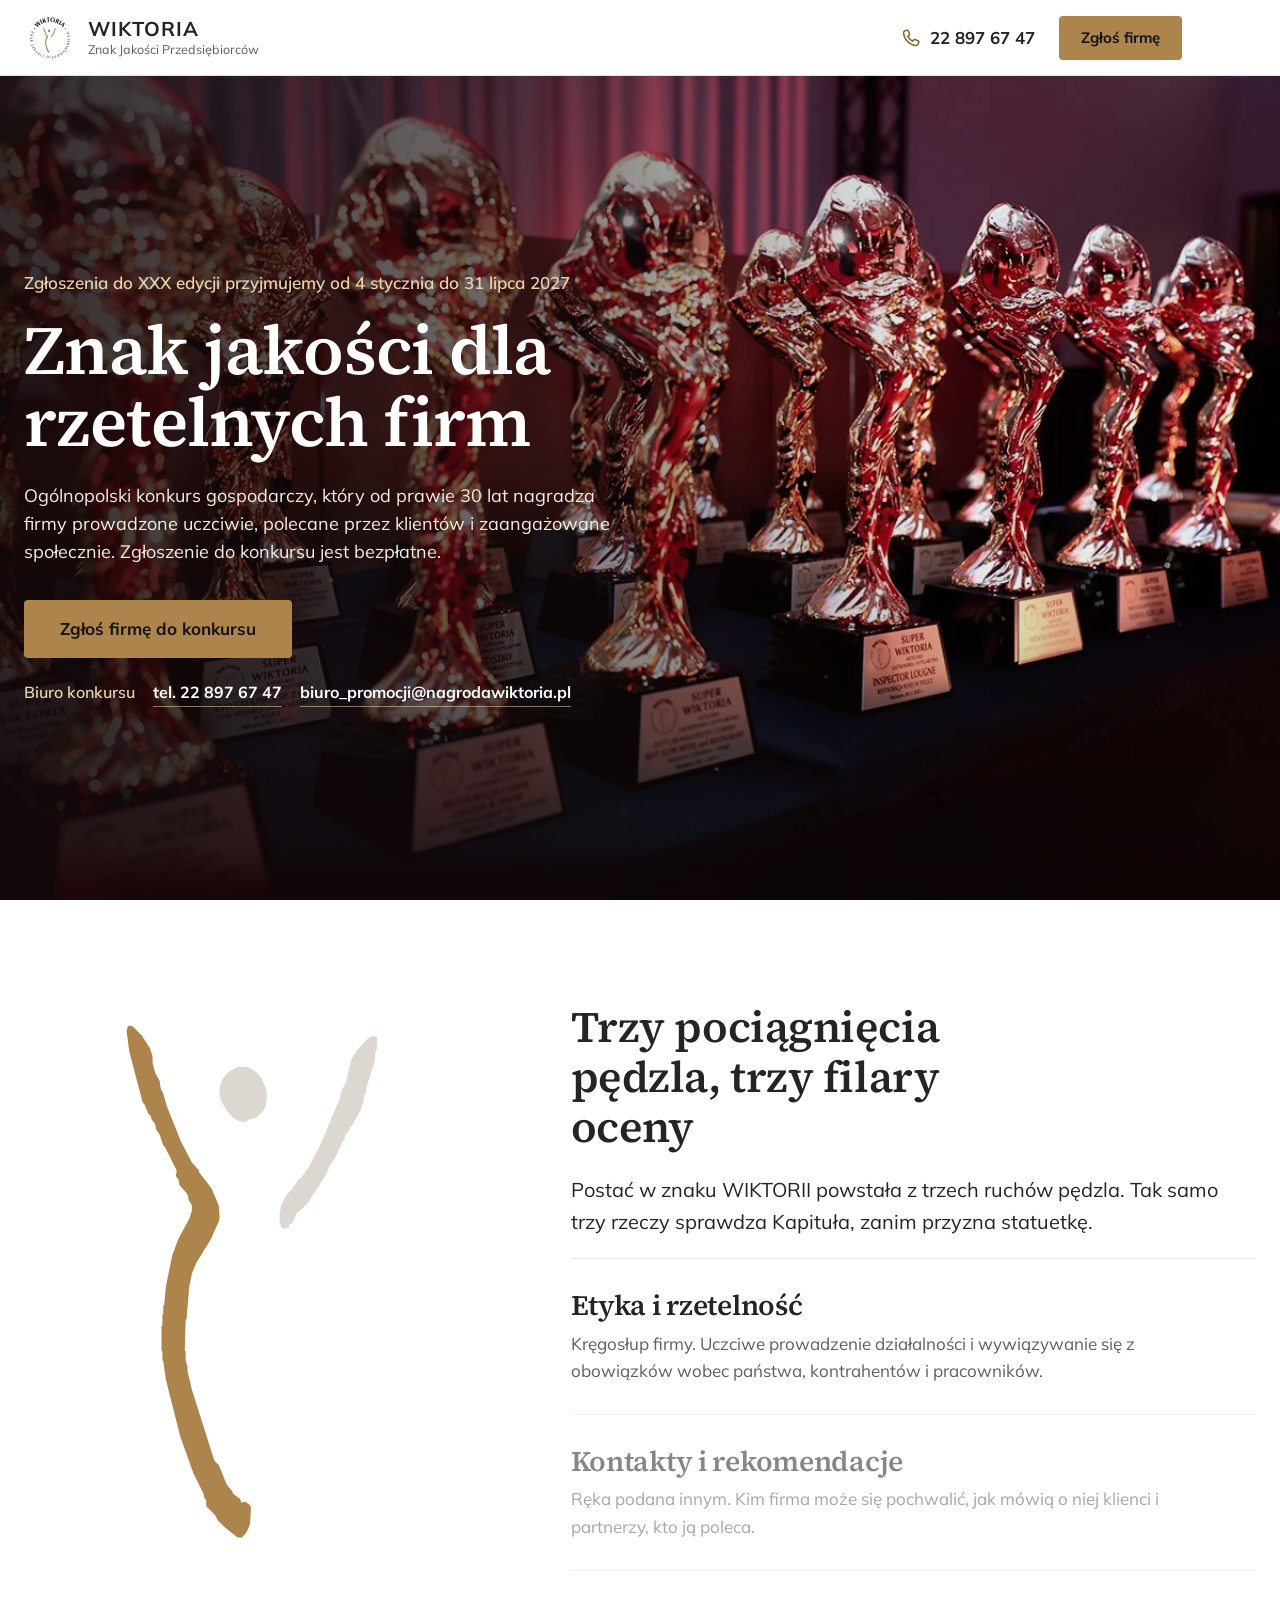
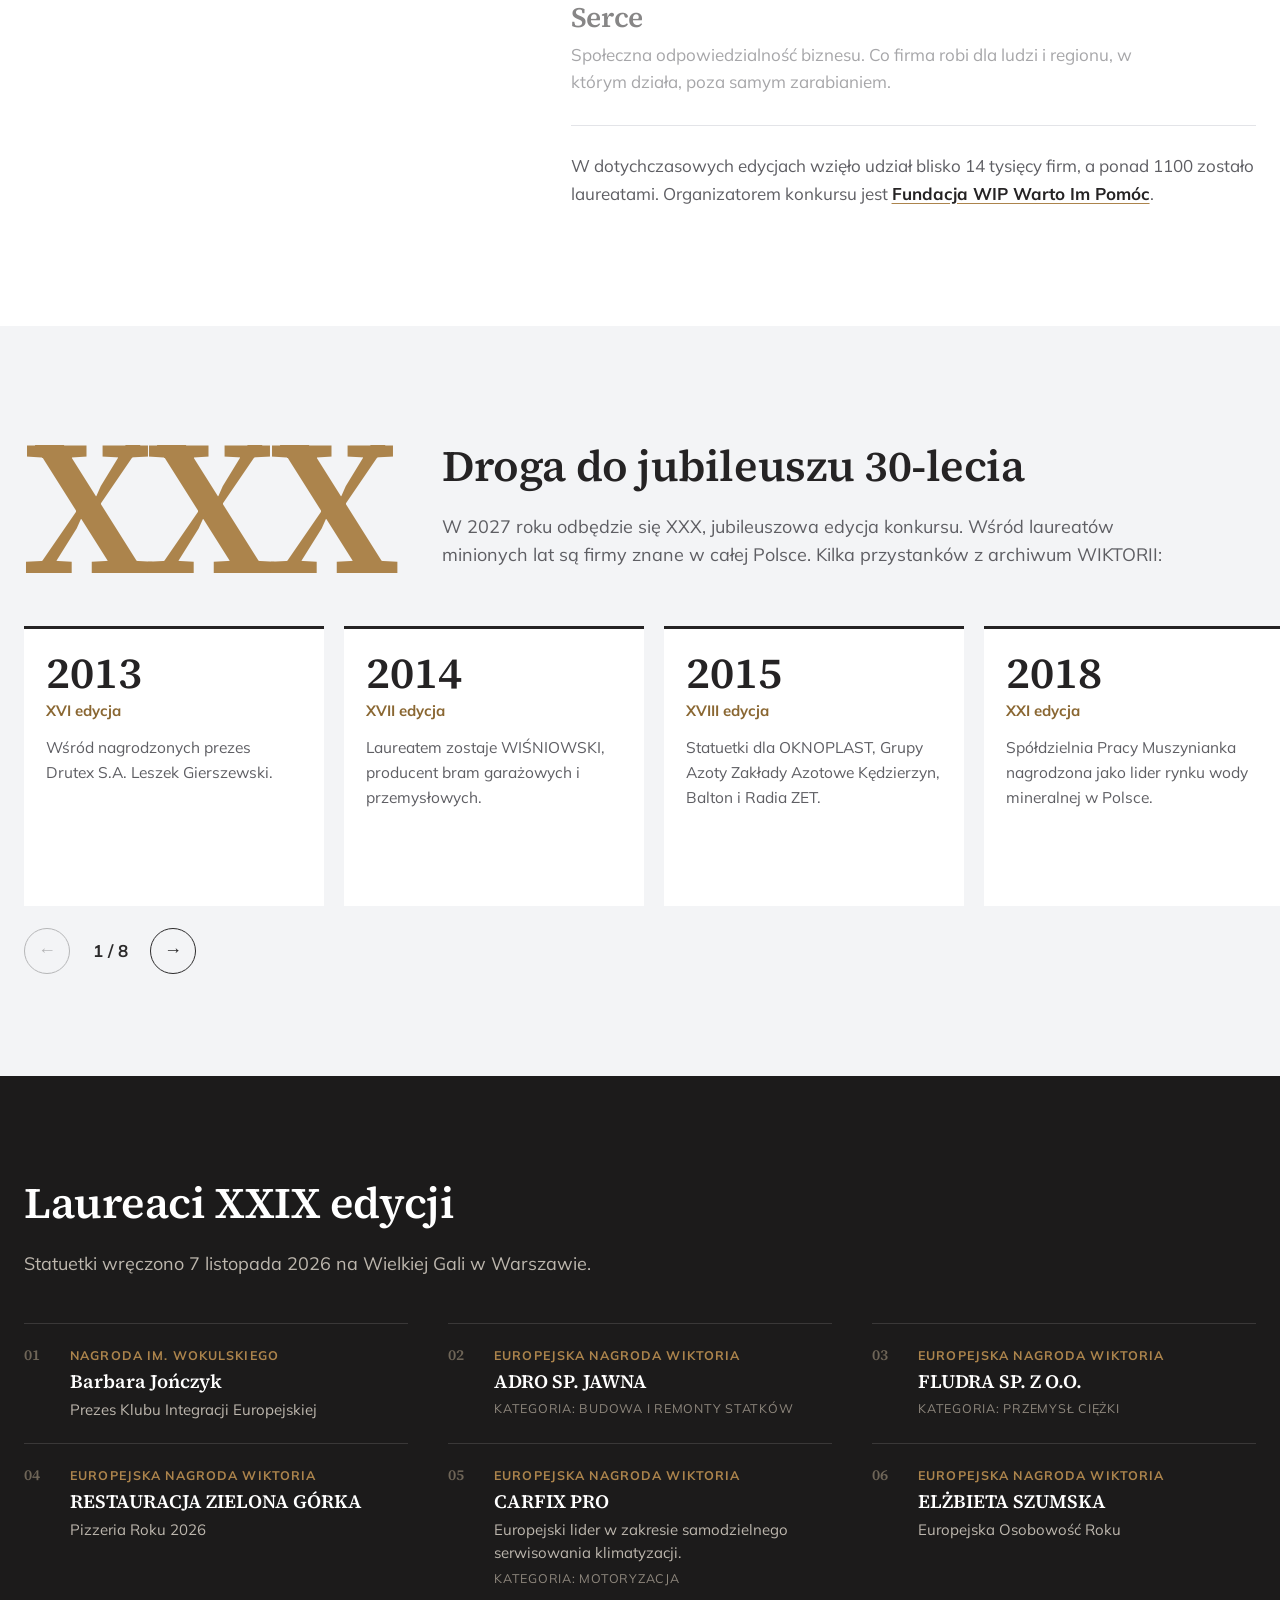
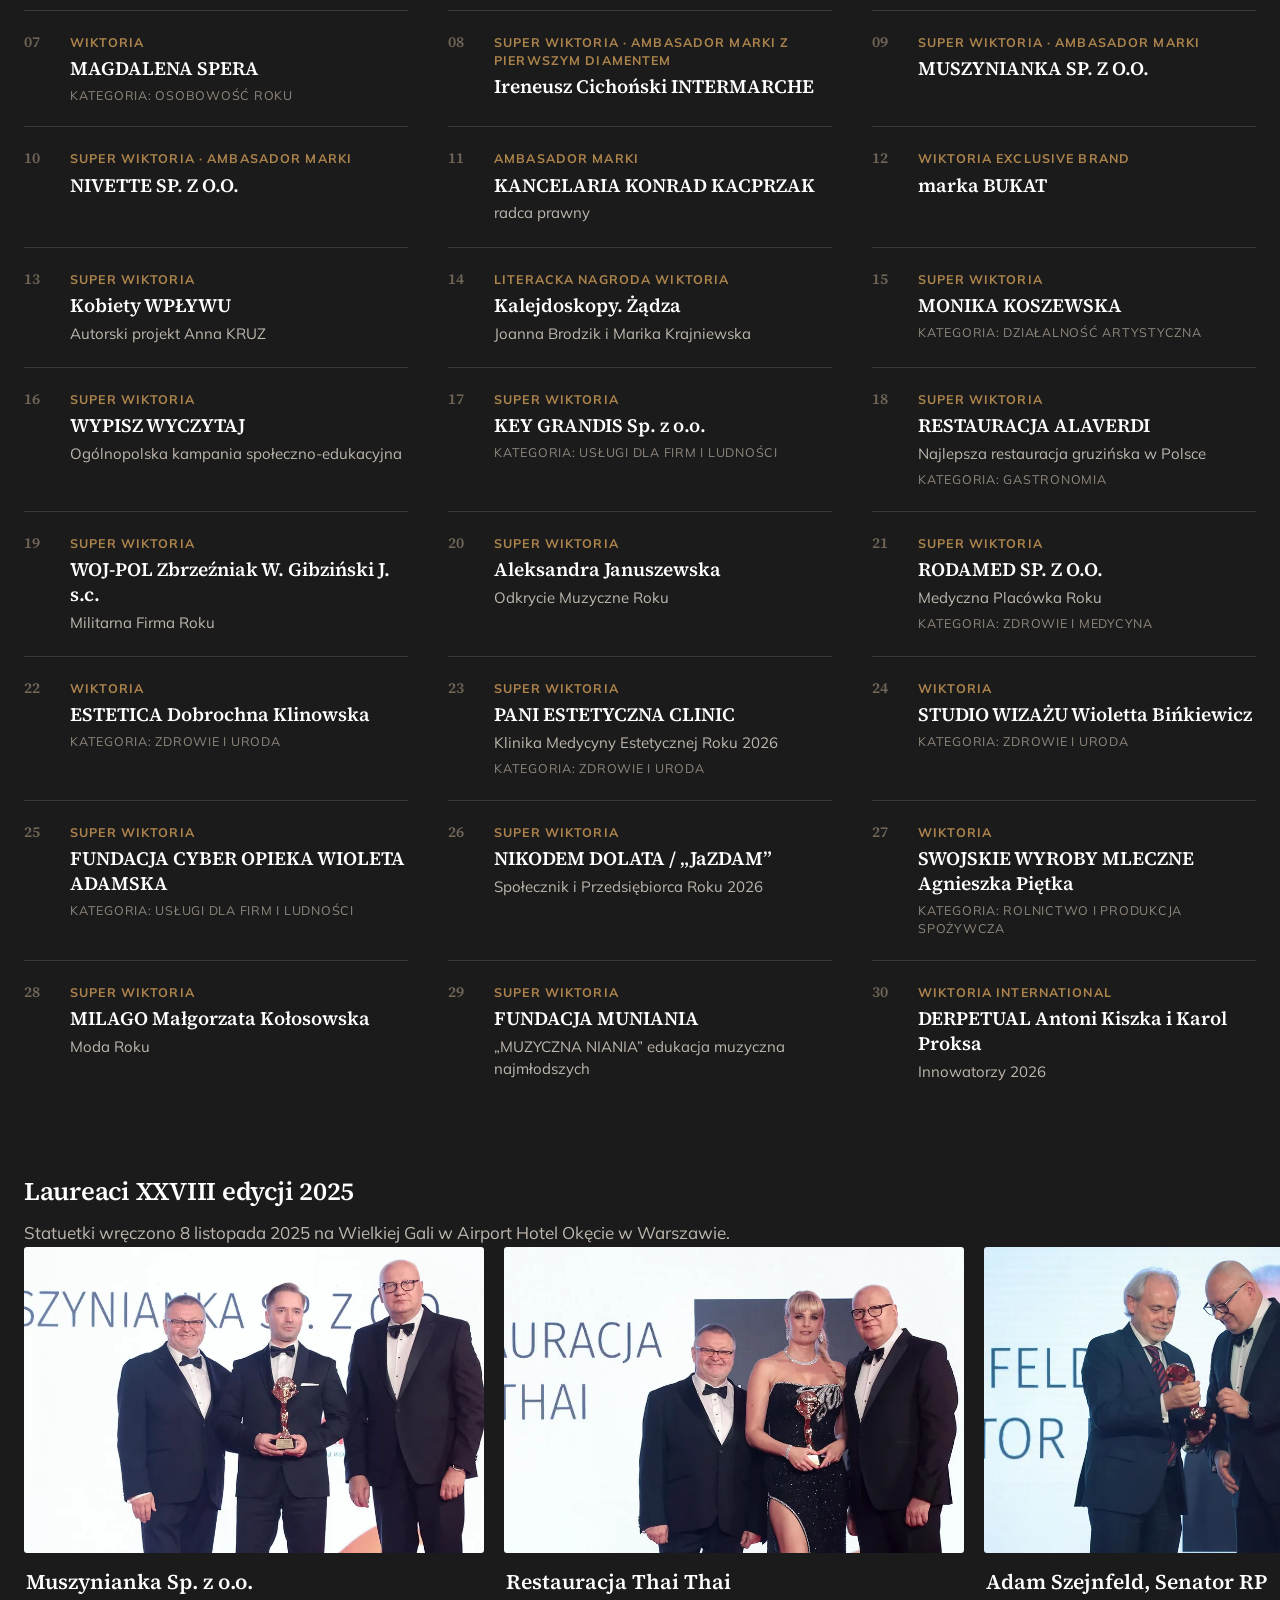
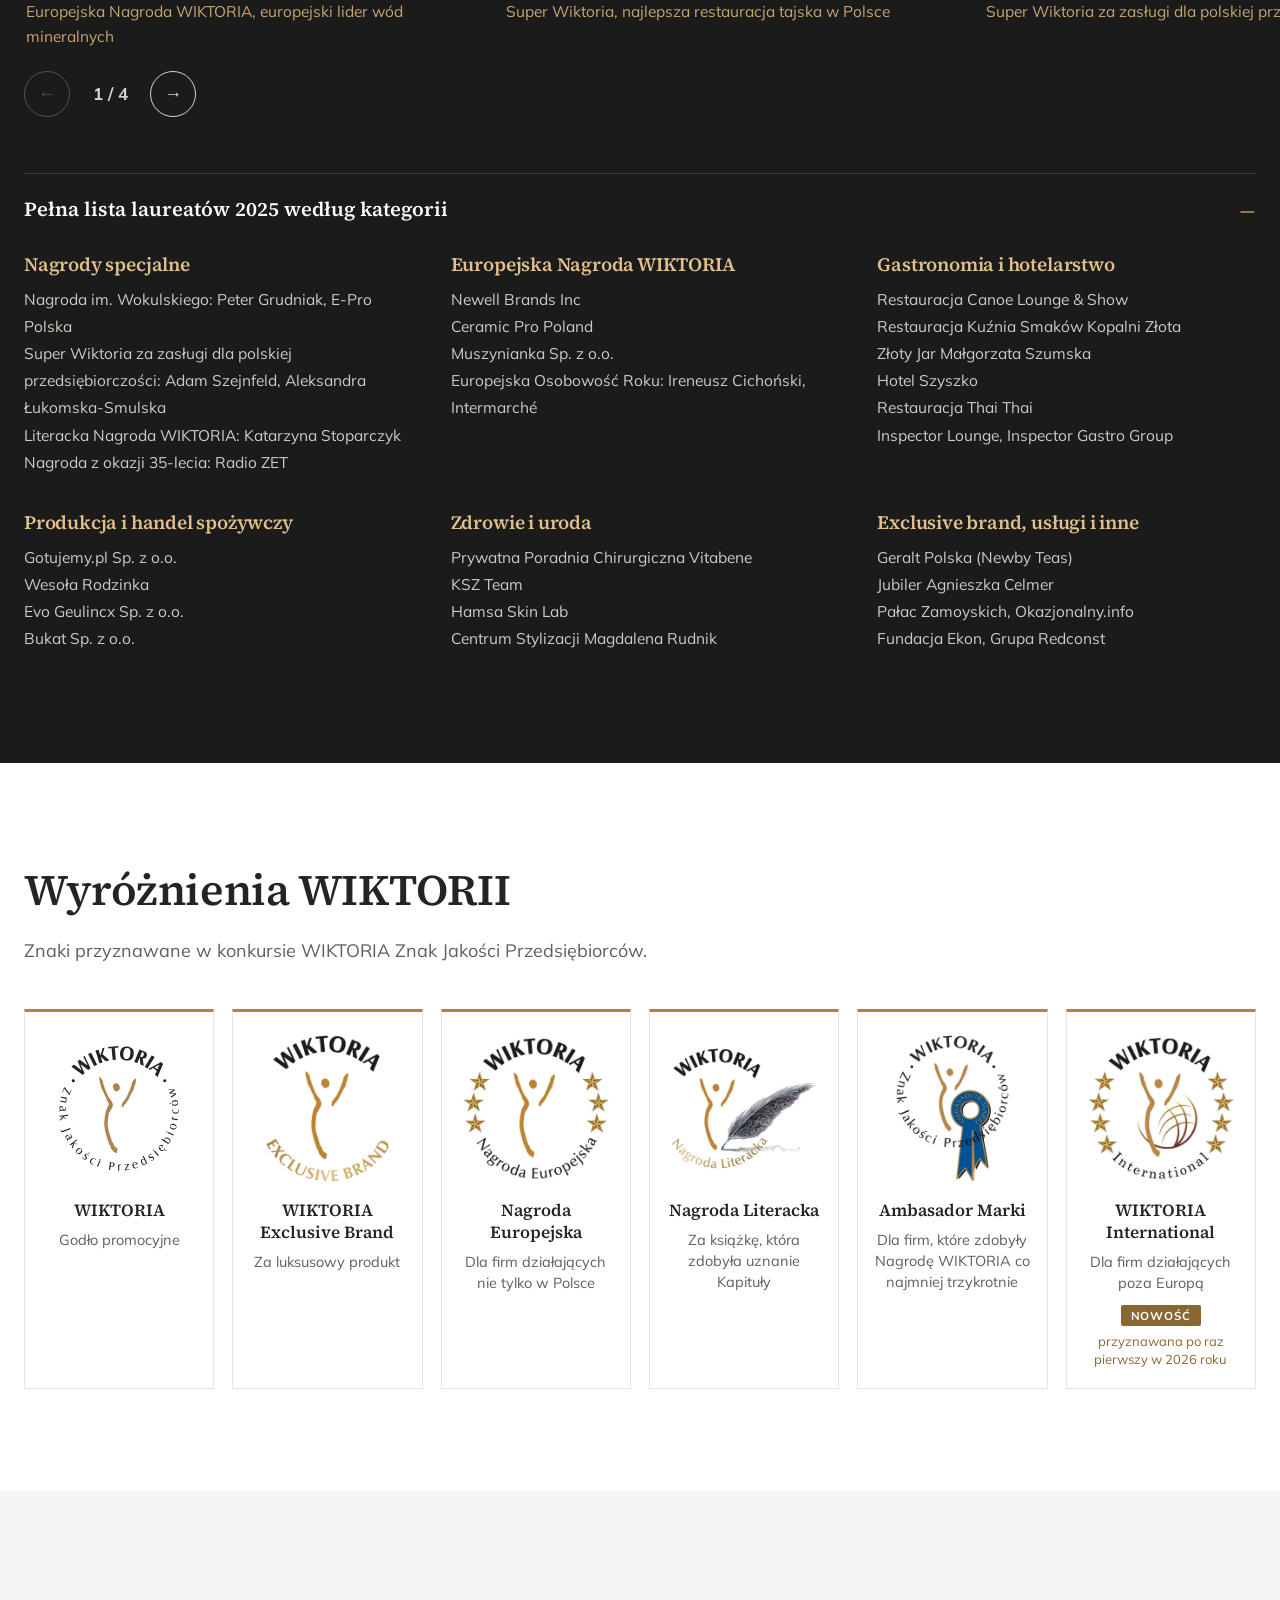
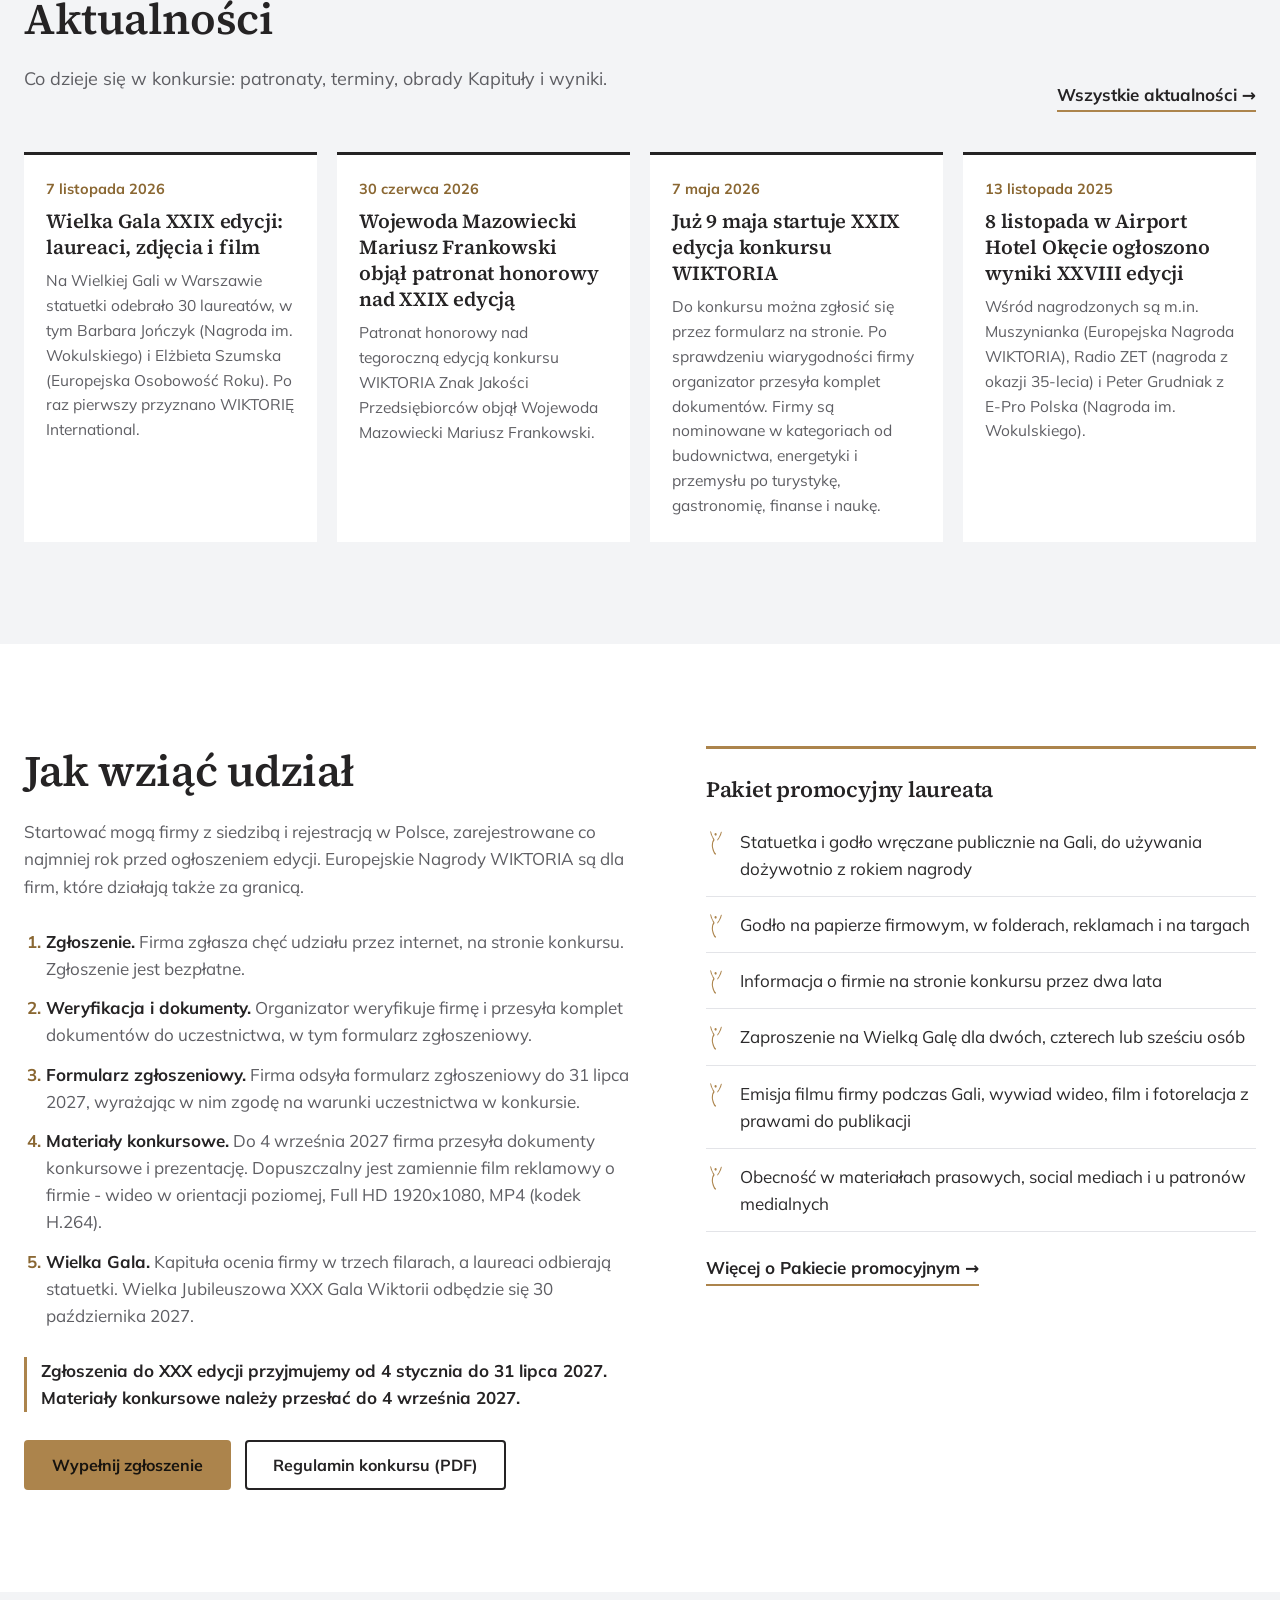
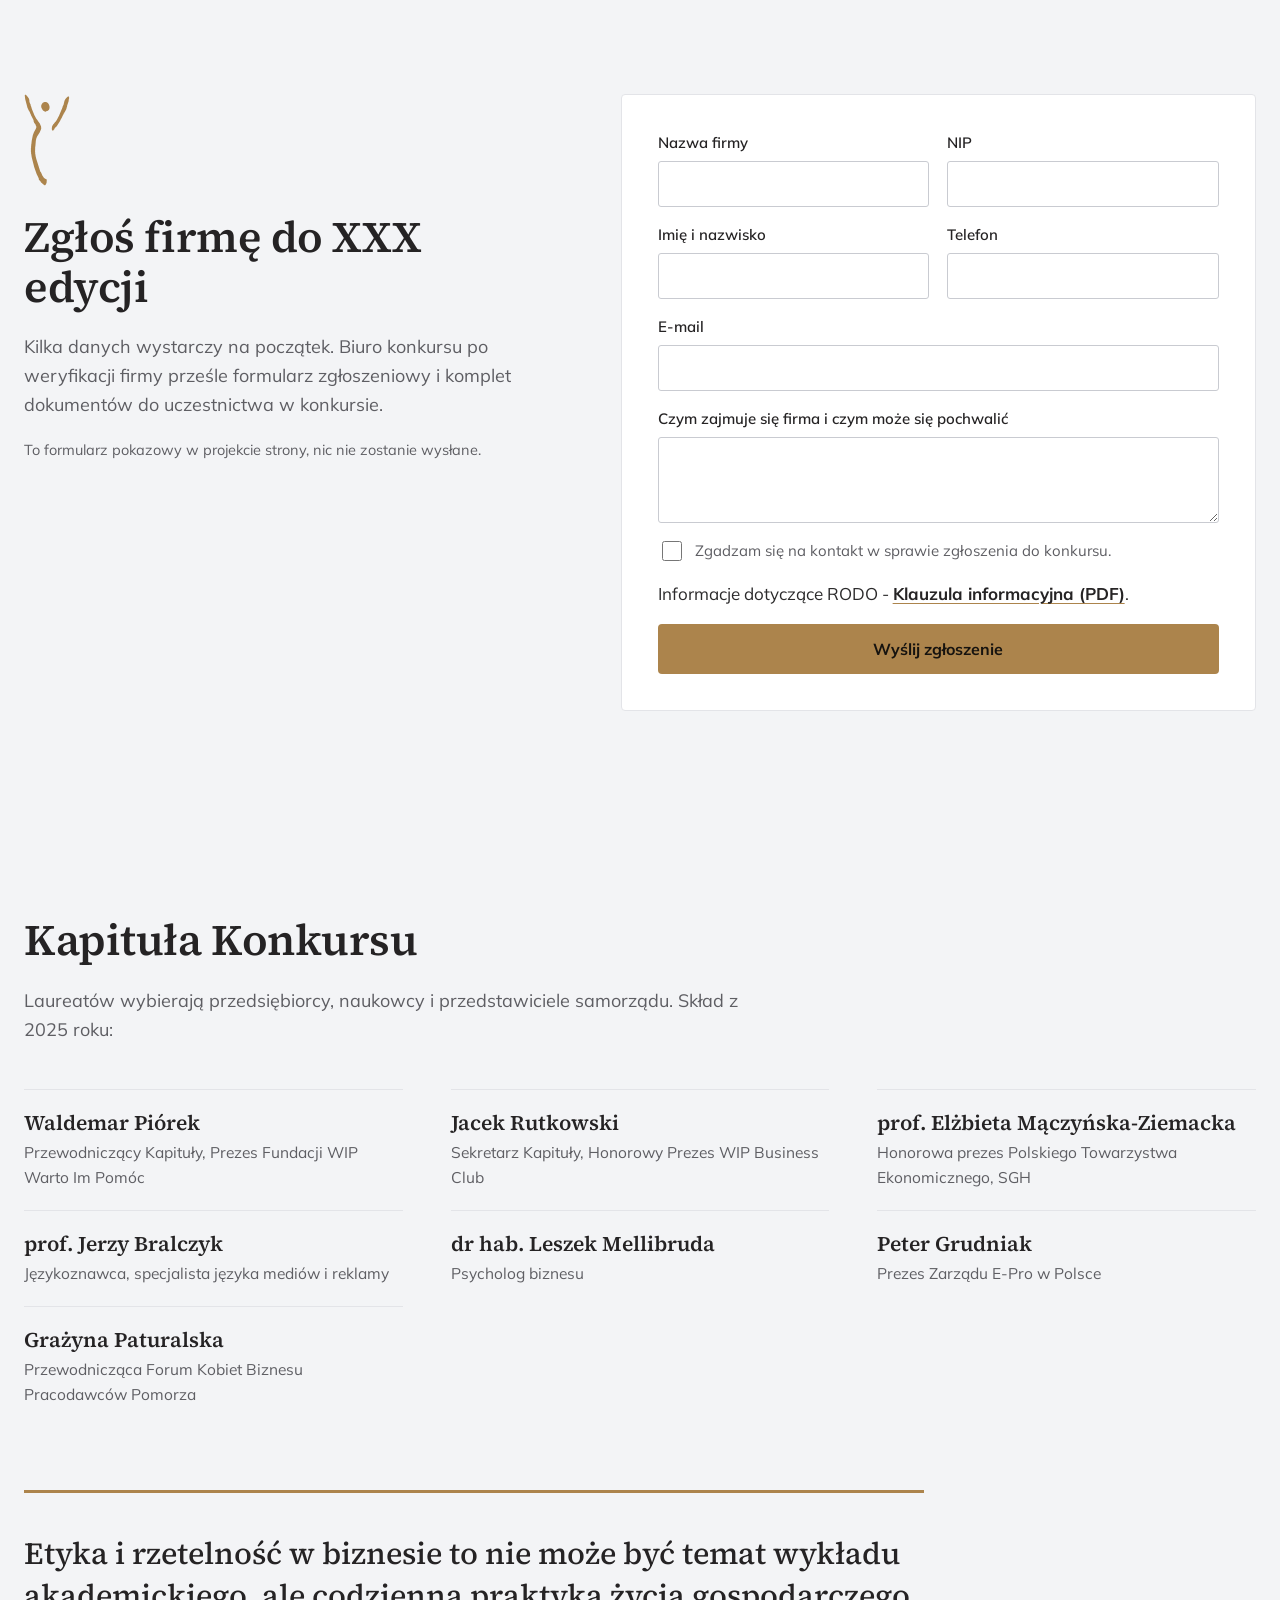
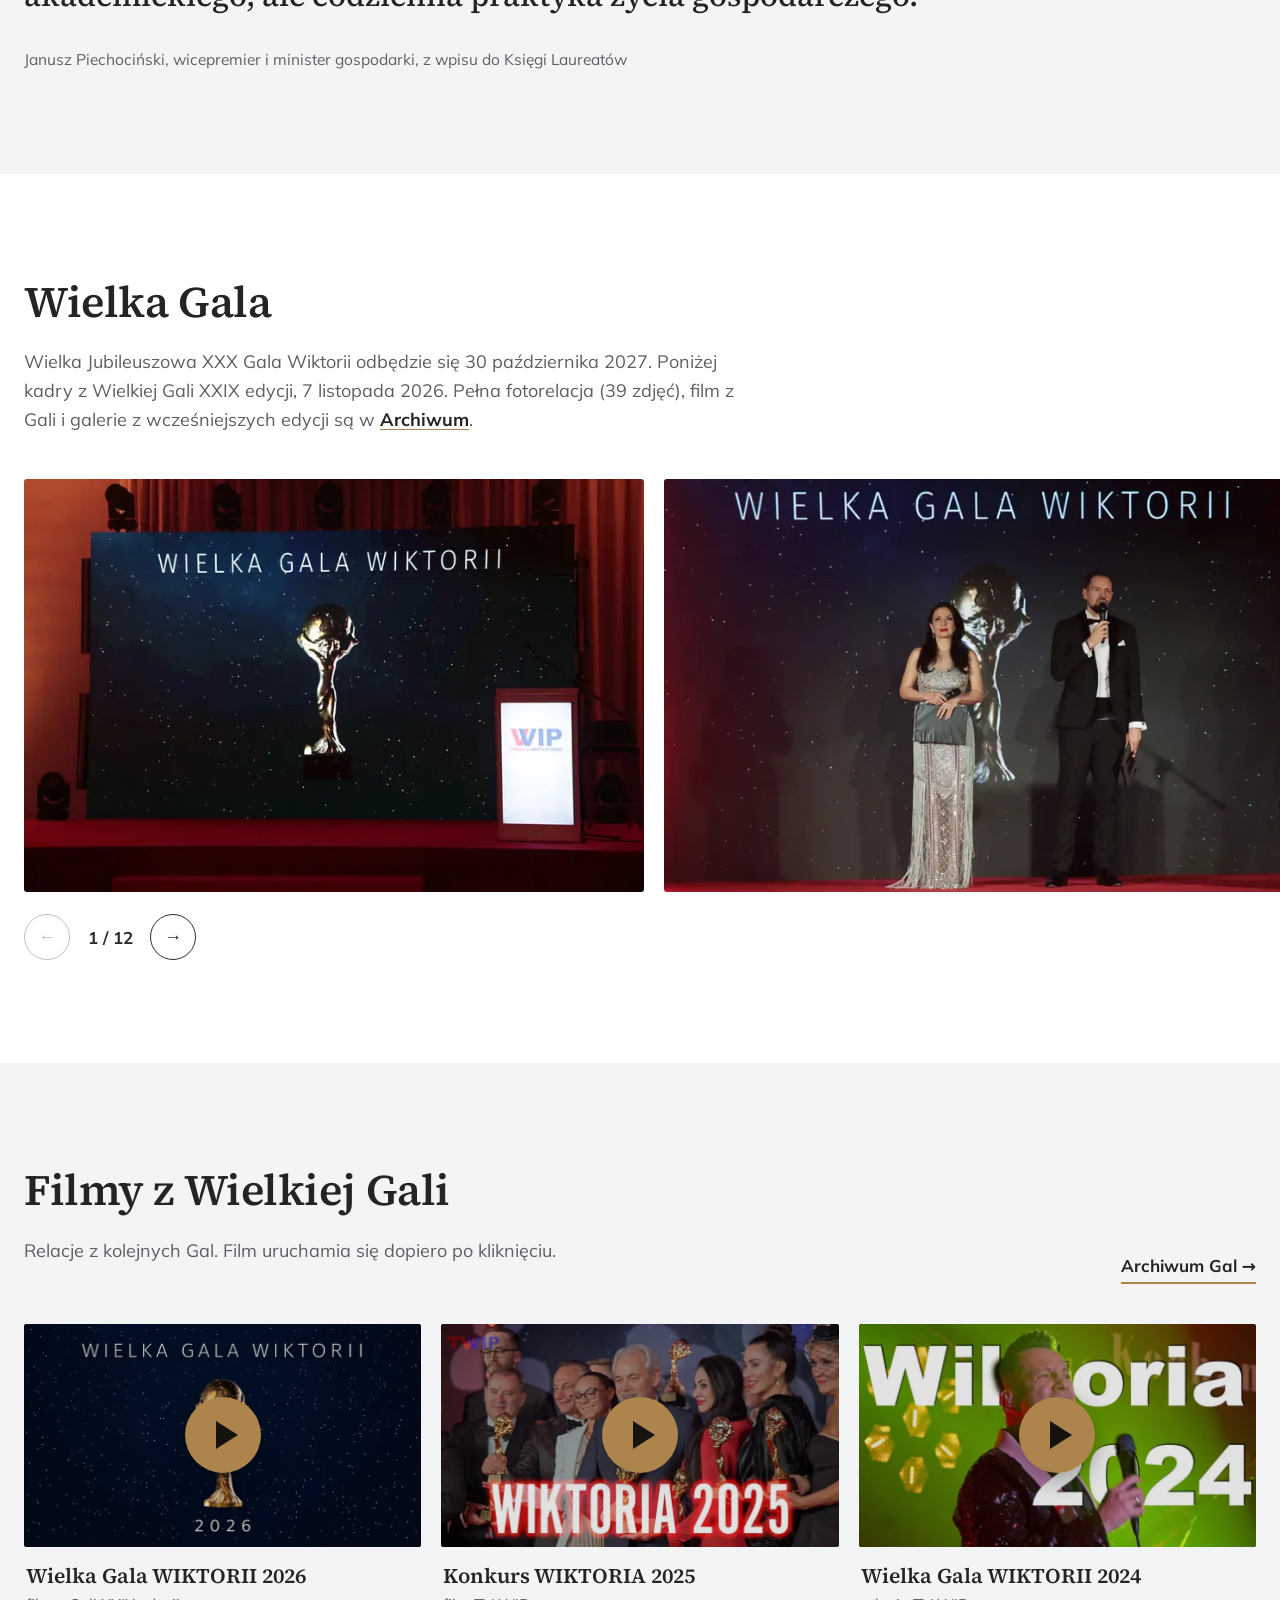
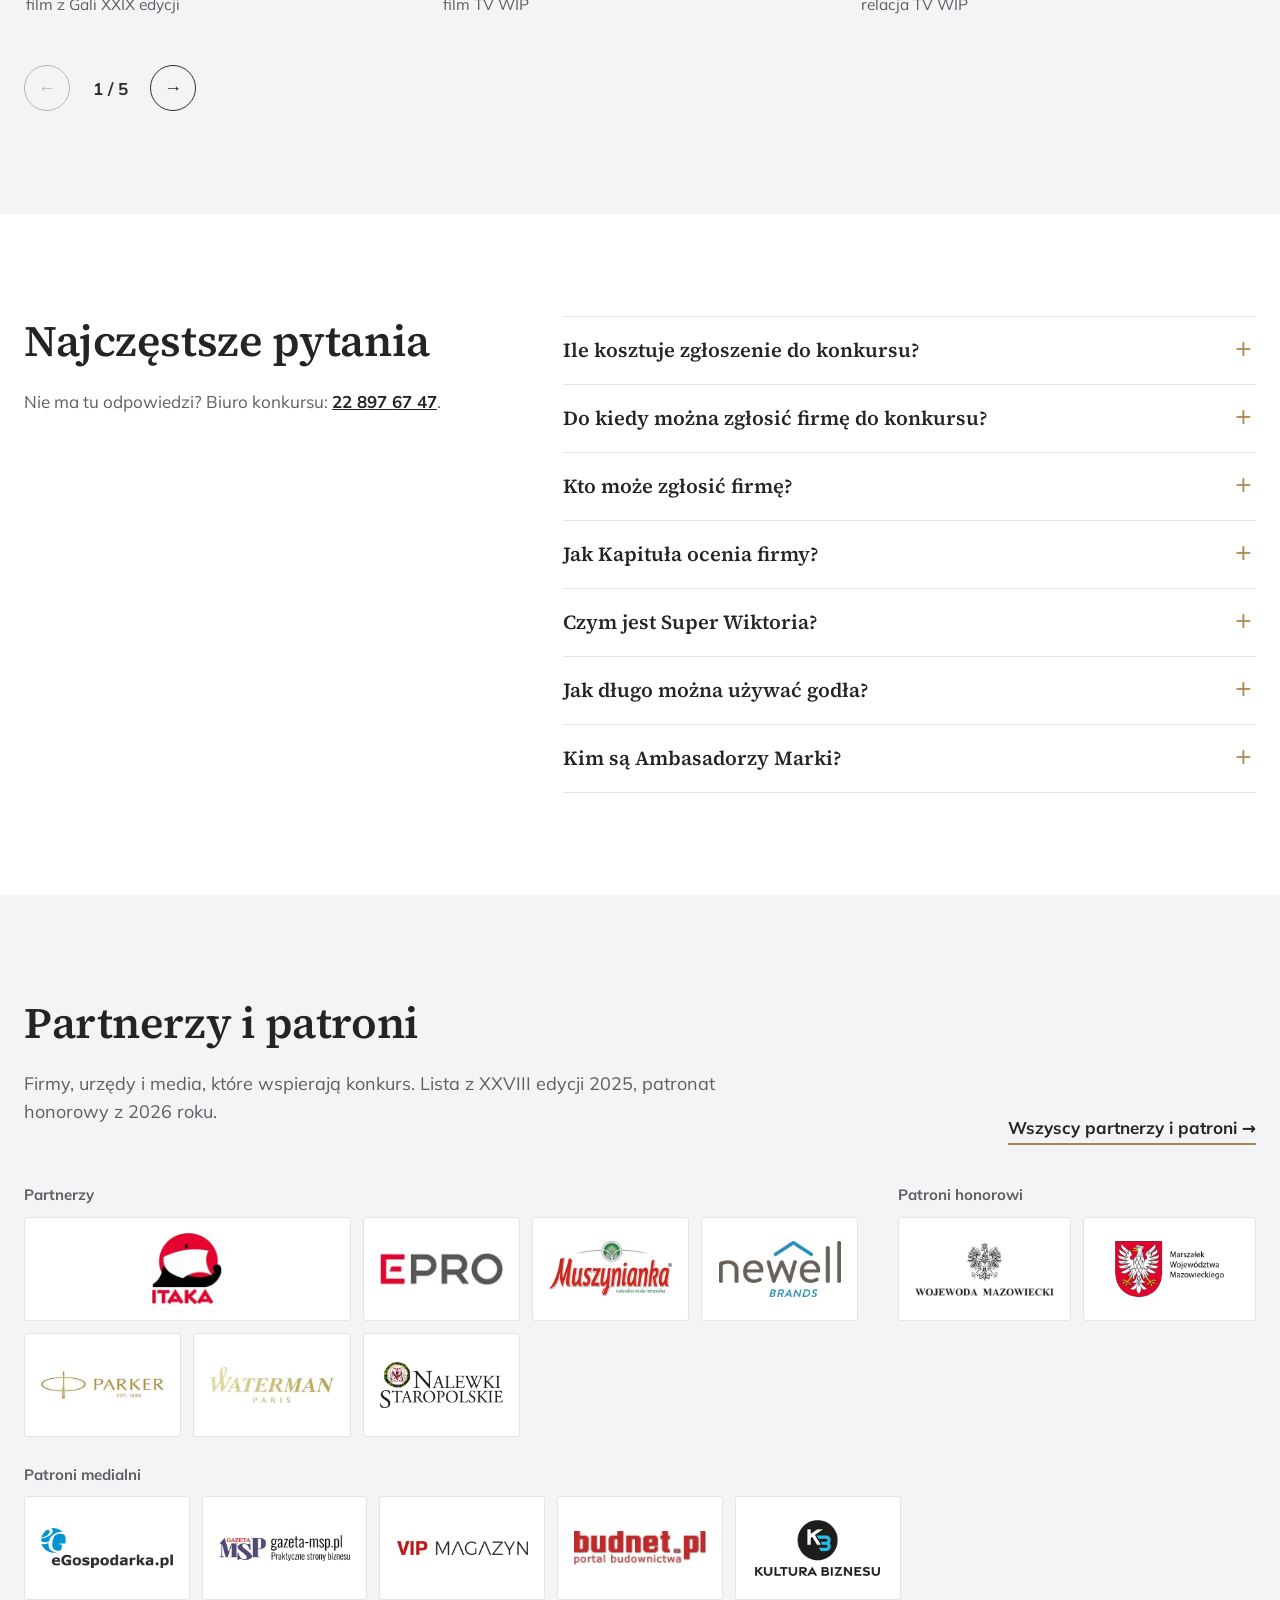
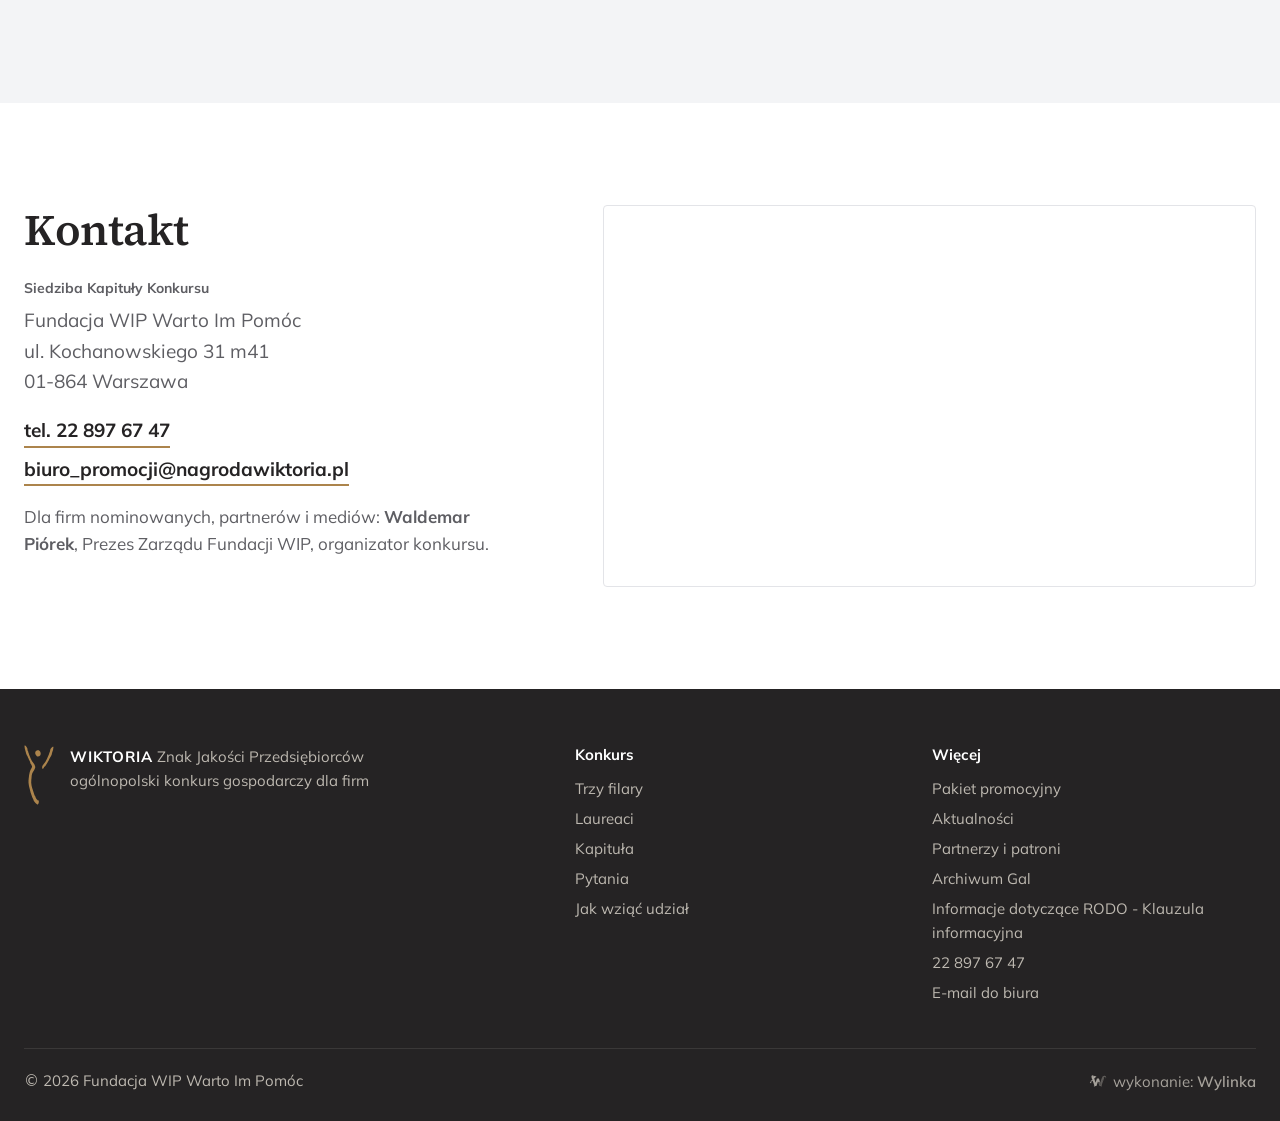
==== commit dba3d26d: "Galeria Gali: usuniete pozostalosci starej karuzeli Co-Authored-By: Claude Opus 5.5 <noreply@anthrop" ====
--- a/index.html
+++ b/index.html
@@ -296,14 +296,6 @@
       <figure class="foto"><a class="lb-a" href="img/gala2026/2026-36.webp" data-lb draggable="false"><img src="img/gala2026/2026-36-m.webp" srcset="img/gala2026/2026-36-m.webp 720w, img/gala2026/2026-36.webp 1600w" sizes="(max-width:760px) 86vw, 620px" alt="Wspólne zdjęcie laureatów Wielkiej Gali 2026" width="720" height="480" loading="lazy" decoding="async"></a></figure>
       <figure class="foto"><a class="lb-a" href="img/gala2026/2026-37.webp" data-lb draggable="false"><img src="img/gala2026/2026-37-m.webp" srcset="img/gala2026/2026-37-m.webp 720w, img/gala2026/2026-37.webp 1600w" sizes="(max-width:760px) 86vw, 620px" alt="Pokaz mody MILAGO podczas Gali 2026" width="720" height="480" loading="lazy" decoding="async"></a></figure>
       <figure class="foto"><a class="lb-a" href="img/gala2026/2026-39.webp" data-lb draggable="false"><img src="img/gala2026/2026-39-m.webp" srcset="img/gala2026/2026-39-m.webp 720w, img/gala2026/2026-39.webp 1600w" sizes="(max-width:760px) 86vw, 620px" alt="Występ wokalny podczas Gali 2026" width="720" height="480" loading="lazy" decoding="async"></a></figure>
-    </div></figure>
-      <figure class="foto"><a class="lb-a" href="img/gal-scena.webp" data-lb draggable="false"><img src="img/gal-scena.webp" alt="Scena Gali z ekranem i prowadzącymi" width="1000" height="667" loading="lazy"></a></figure>
-      <figure class="foto"><a class="lb-a" href="img/gal-laureaci.webp" data-lb draggable="false"><img src="img/gal-laureaci.webp" alt="Para laureatów ze statuetkami na czerwonym dywanie" width="1000" height="667" loading="lazy"></a></figure>
-      <figure class="foto"><a class="lb-a" href="img/gal-prowadzacy.webp" data-lb draggable="false"><img src="img/gal-prowadzacy.webp" alt="Prowadzący Galę na scenie" width="1000" height="667" loading="lazy"></a></figure>
-      <figure class="foto"><a class="lb-a" href="img/gal-show.webp" data-lb draggable="false"><img src="img/gal-show.webp" alt="Występ muzyczny podczas Gali" width="1000" height="667" loading="lazy"></a></figure>
-      <figure class="foto"><a class="lb-a" href="img/gal-sala.webp" data-lb draggable="false"><img src="img/gal-sala.webp" alt="Sala balowa przygotowana do Gali" width="1000" height="667" loading="lazy"></a></figure>
-      <figure class="foto"><a class="lb-a" href="img/gal-statuetki2.webp" data-lb draggable="false"><img src="img/gal-statuetki2.webp" alt="Zbliżenie statuetek WIKTORII" width="1000" height="667" loading="lazy"></a></figure>
-      <figure class="foto"><a class="lb-a" href="img/gal-swiatla.webp" data-lb draggable="false"><img src="img/gal-swiatla.webp" alt="Światła sceny podczas Gali" width="1000" height="667" loading="lazy"></a></figure>
     </div>
     <div class="kar-nav"><button class="kar-prev" aria-label="Poprzednie">&#8592;</button><span class="kar-licz">1 / 12</span><button class="kar-next" aria-label="Następne">&#8594;</button></div>
   </div>
--- a/style.css
+++ b/style.css
@@ -561,7 +561,7 @@
 .l26-nagr{font-size:12.5px;letter-spacing:.09em;text-transform:uppercase;color:var(--zloto);font-weight:700;line-height:1.45}
 .l26 b{font:600 19px/1.3 var(--serif);color:#fff;overflow-wrap:anywhere}
 .l26 span:not(.l26-nagr){font-size:15px;line-height:1.5;color:#BDB7AE}
-.l26 .l26-kat{font-size:12.5px;letter-spacing:.06em;text-transform:uppercase;color:#8E877D}
+.l26 span.l26-kat{font-size:12.5px;letter-spacing:.06em;text-transform:uppercase;color:#8E877D}
 .l26-wiecej{margin-top:18px;width:100%;background:none;border:1px solid #57524C;color:#fff;border-radius:3px;padding:15px 18px;font:600 16px/1.2 var(--sans);cursor:pointer}
 .l26-wiecej:hover{border-color:var(--zloto)}
 .l25-gl{margin-top:72px;font-size:clamp(22px,2vw,26px)}
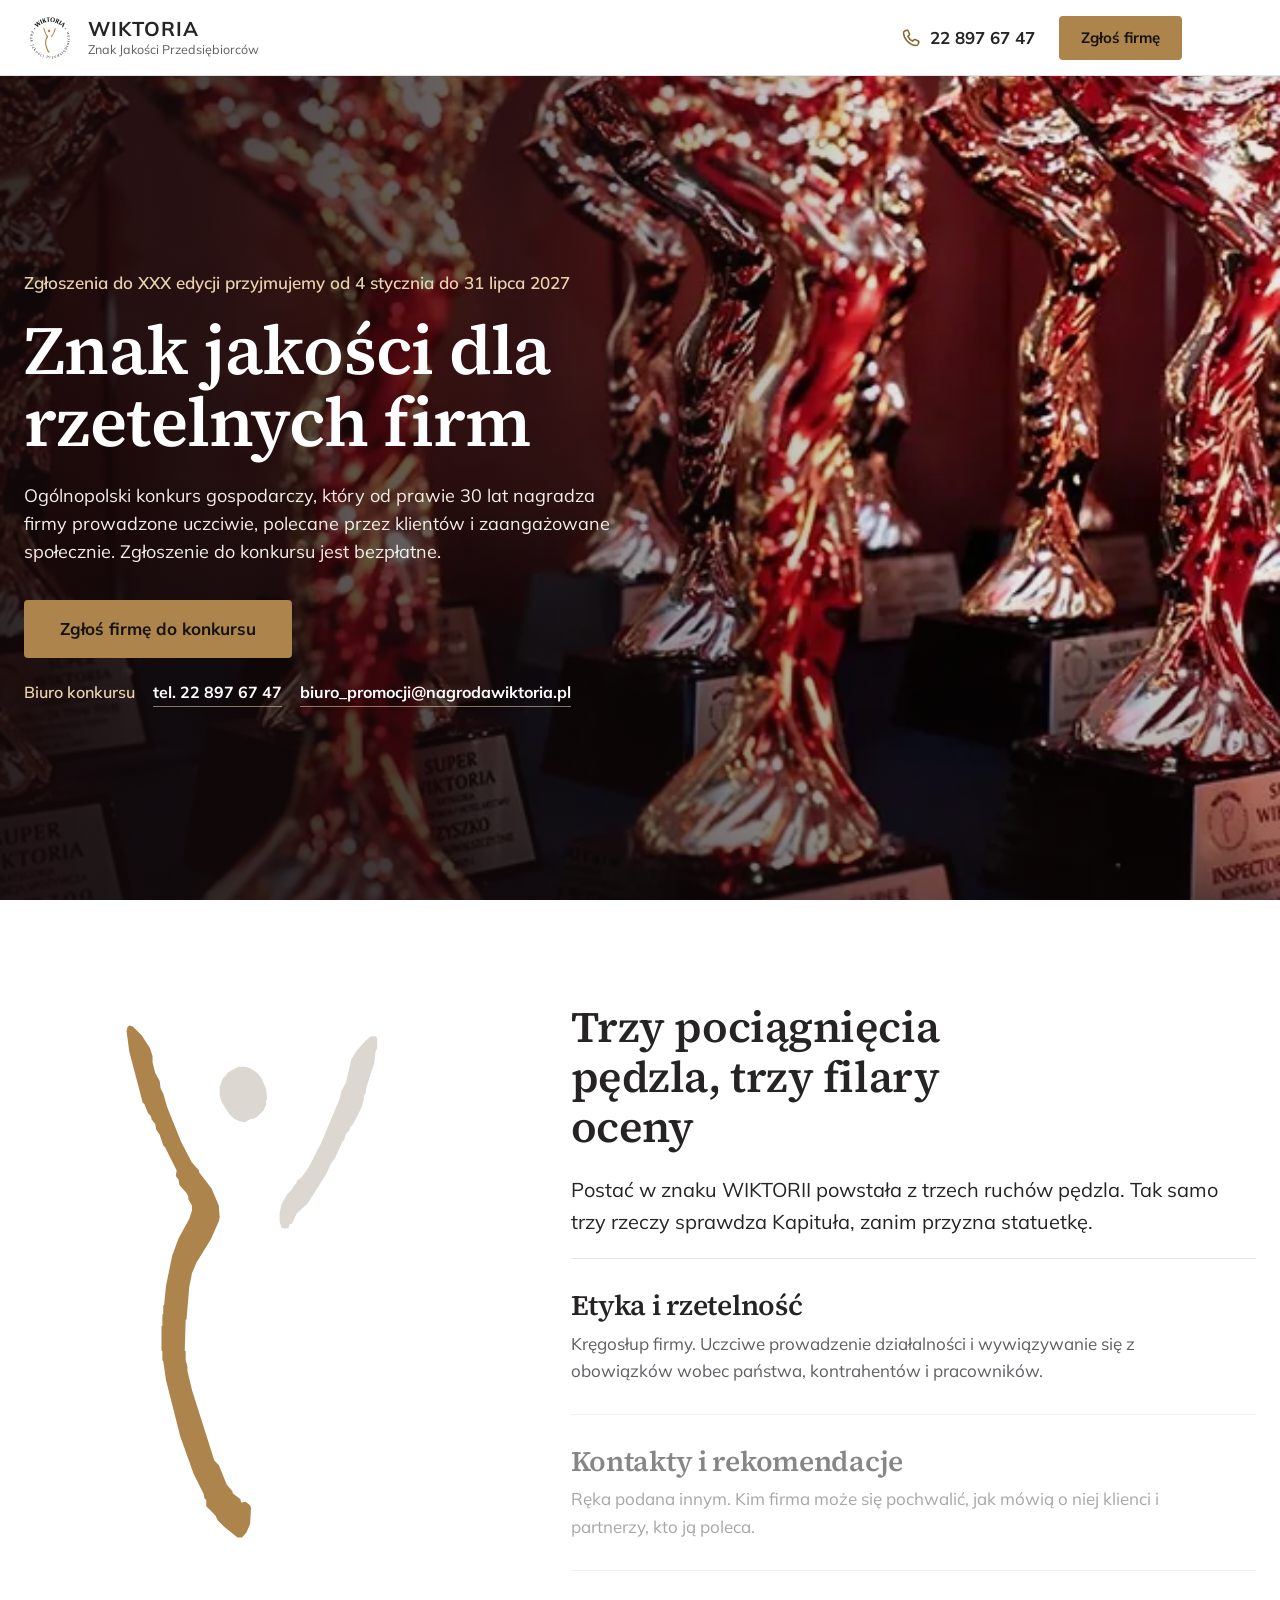
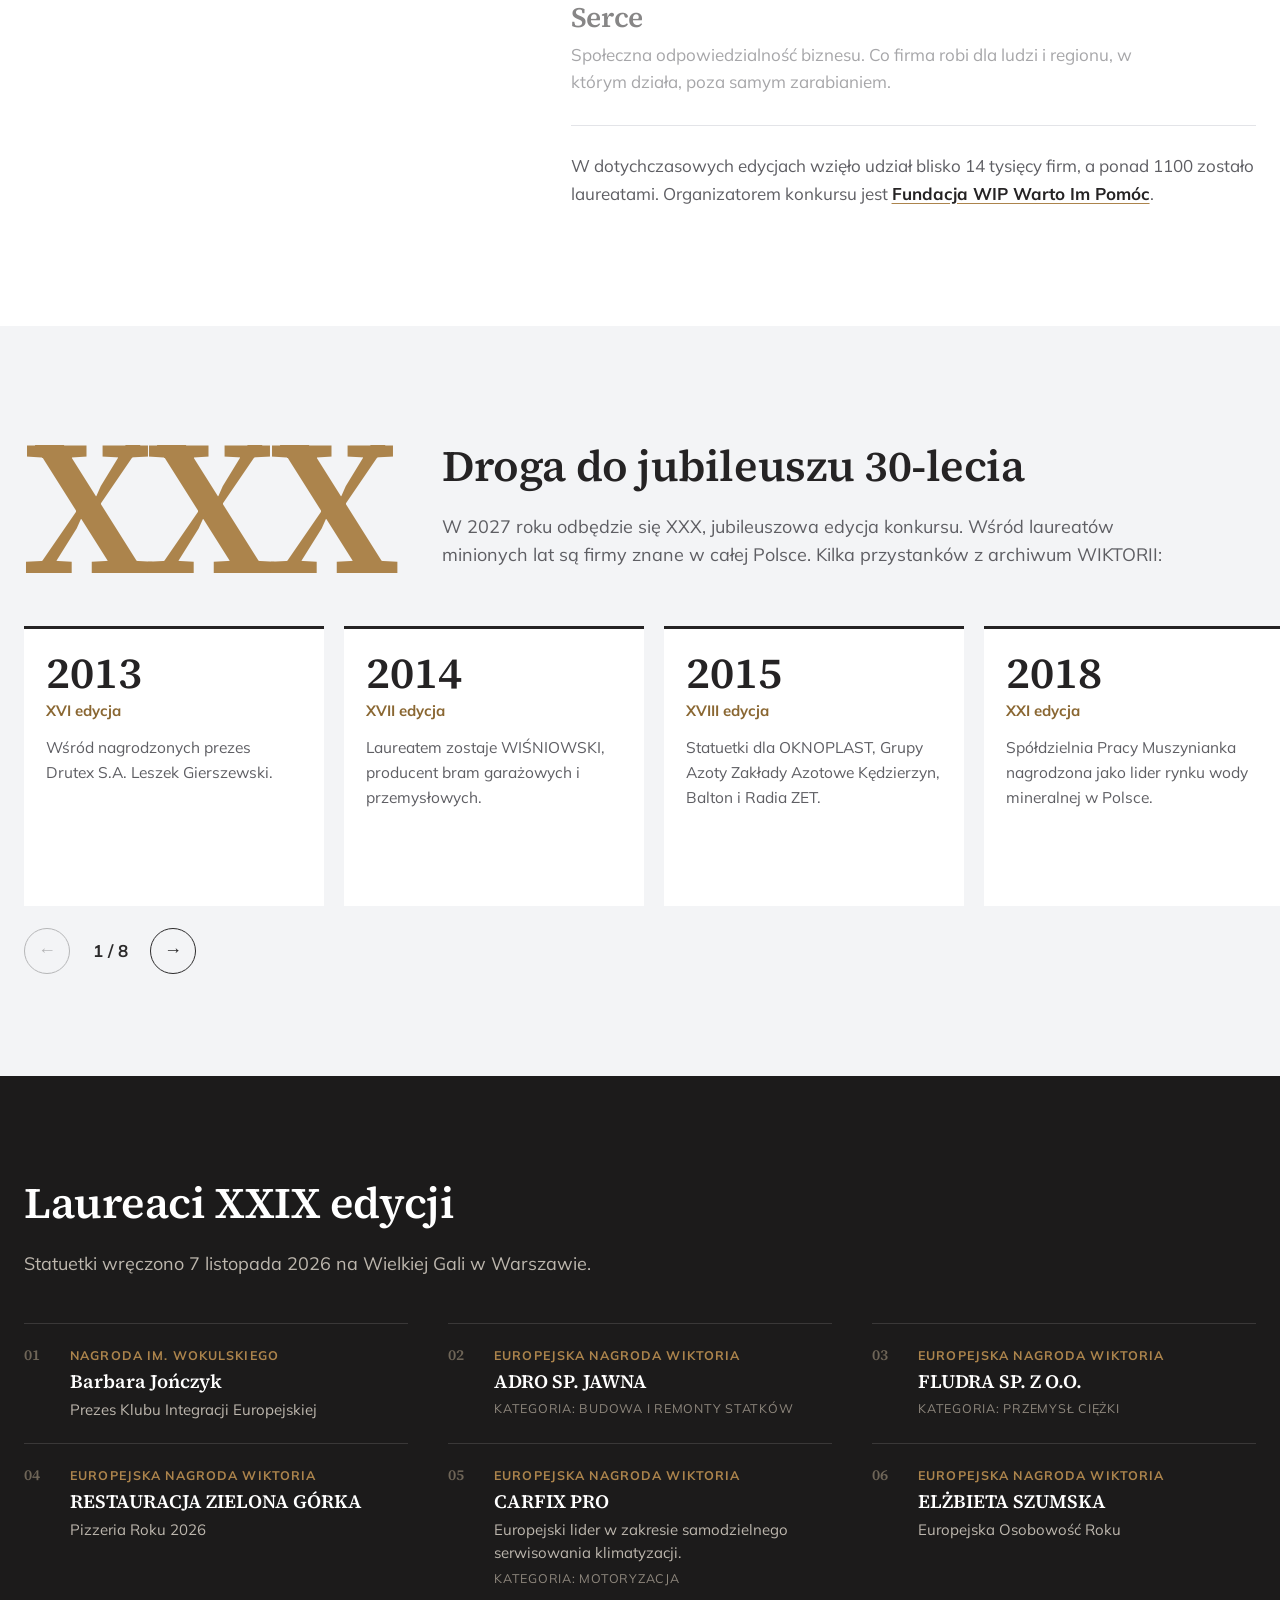
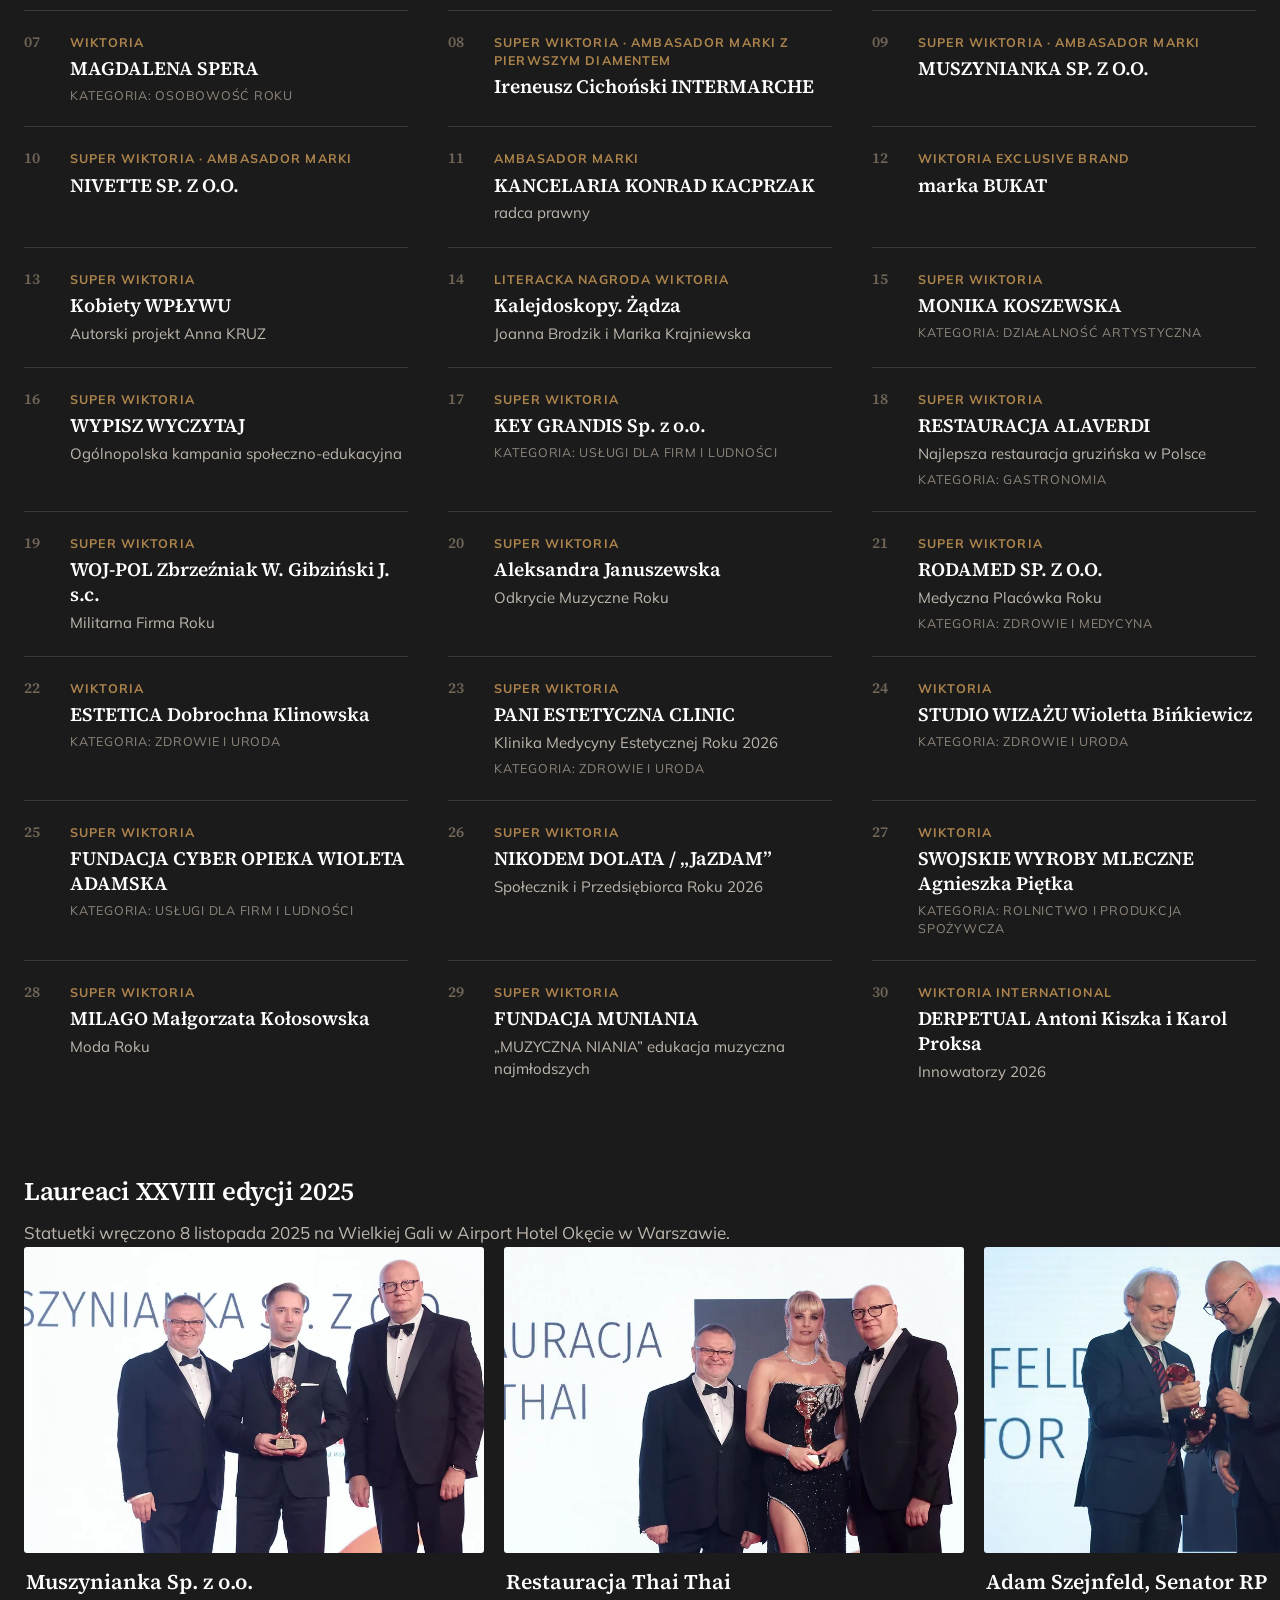
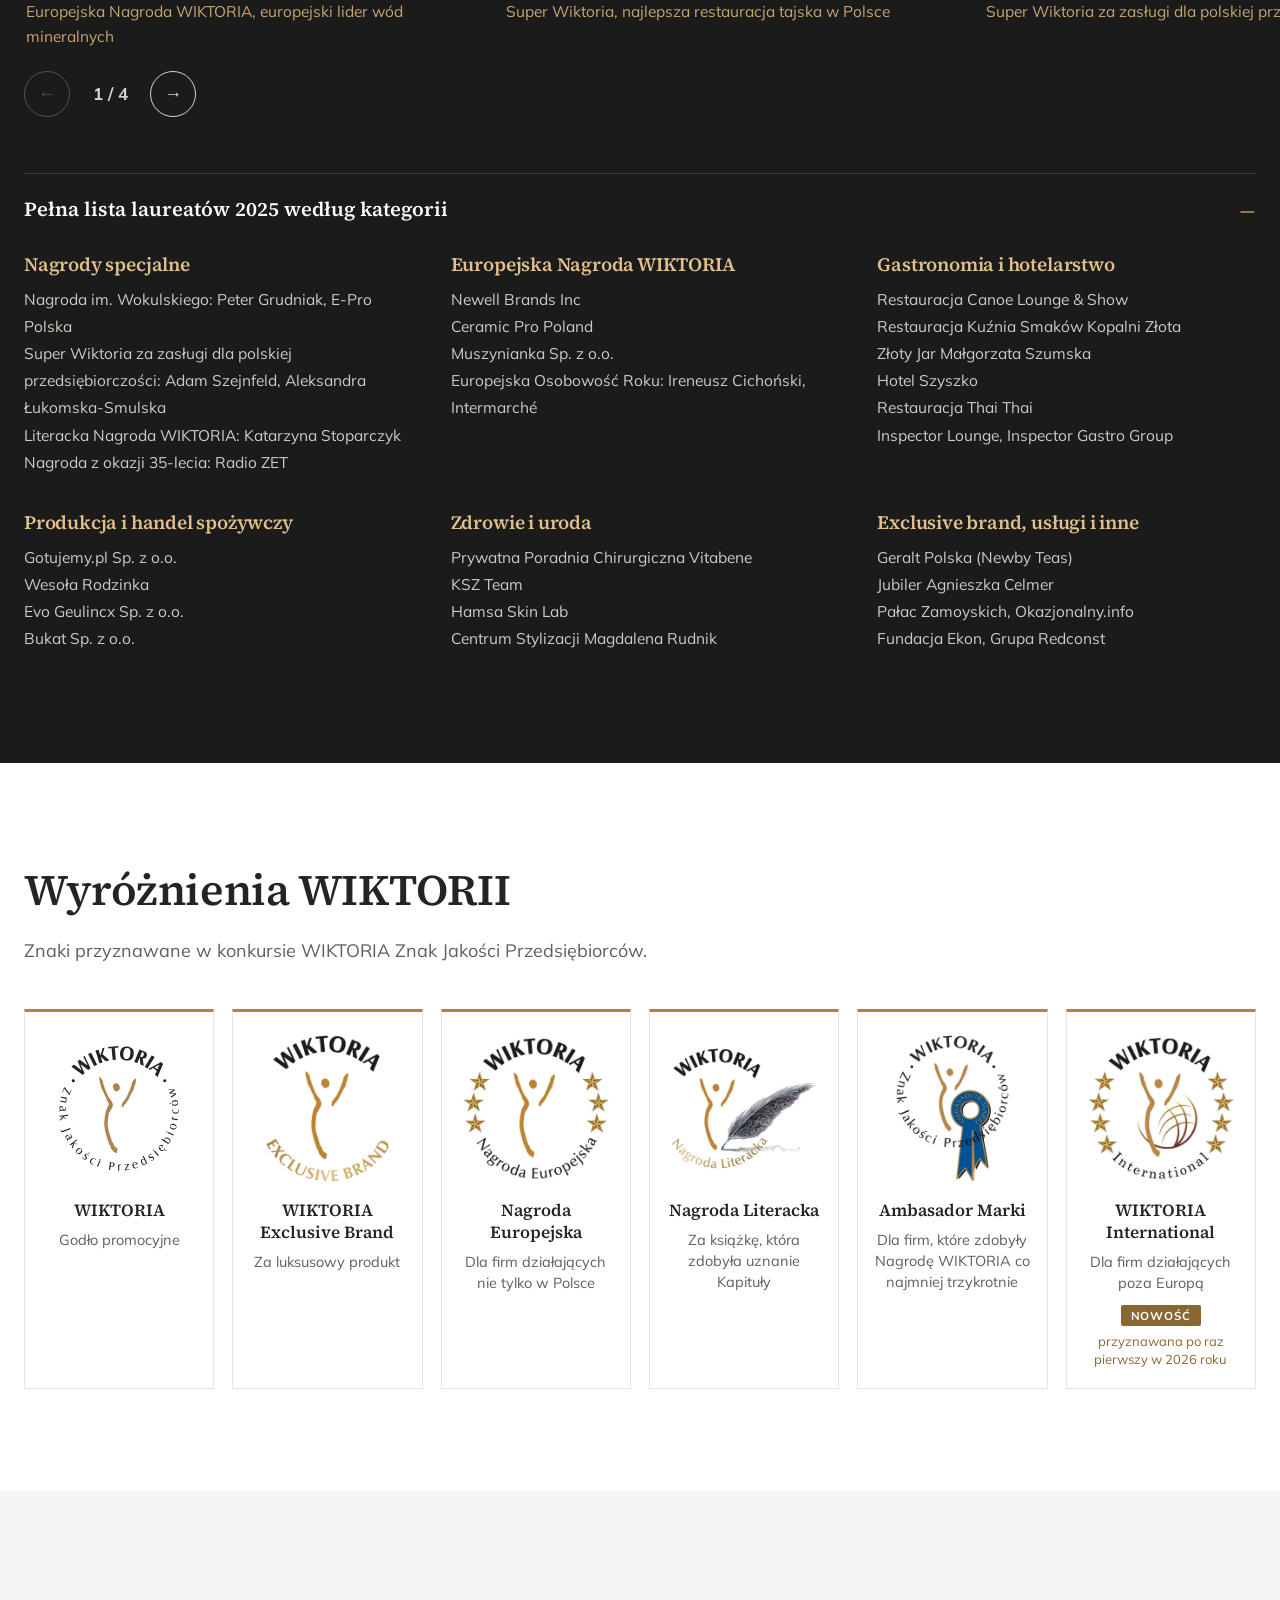
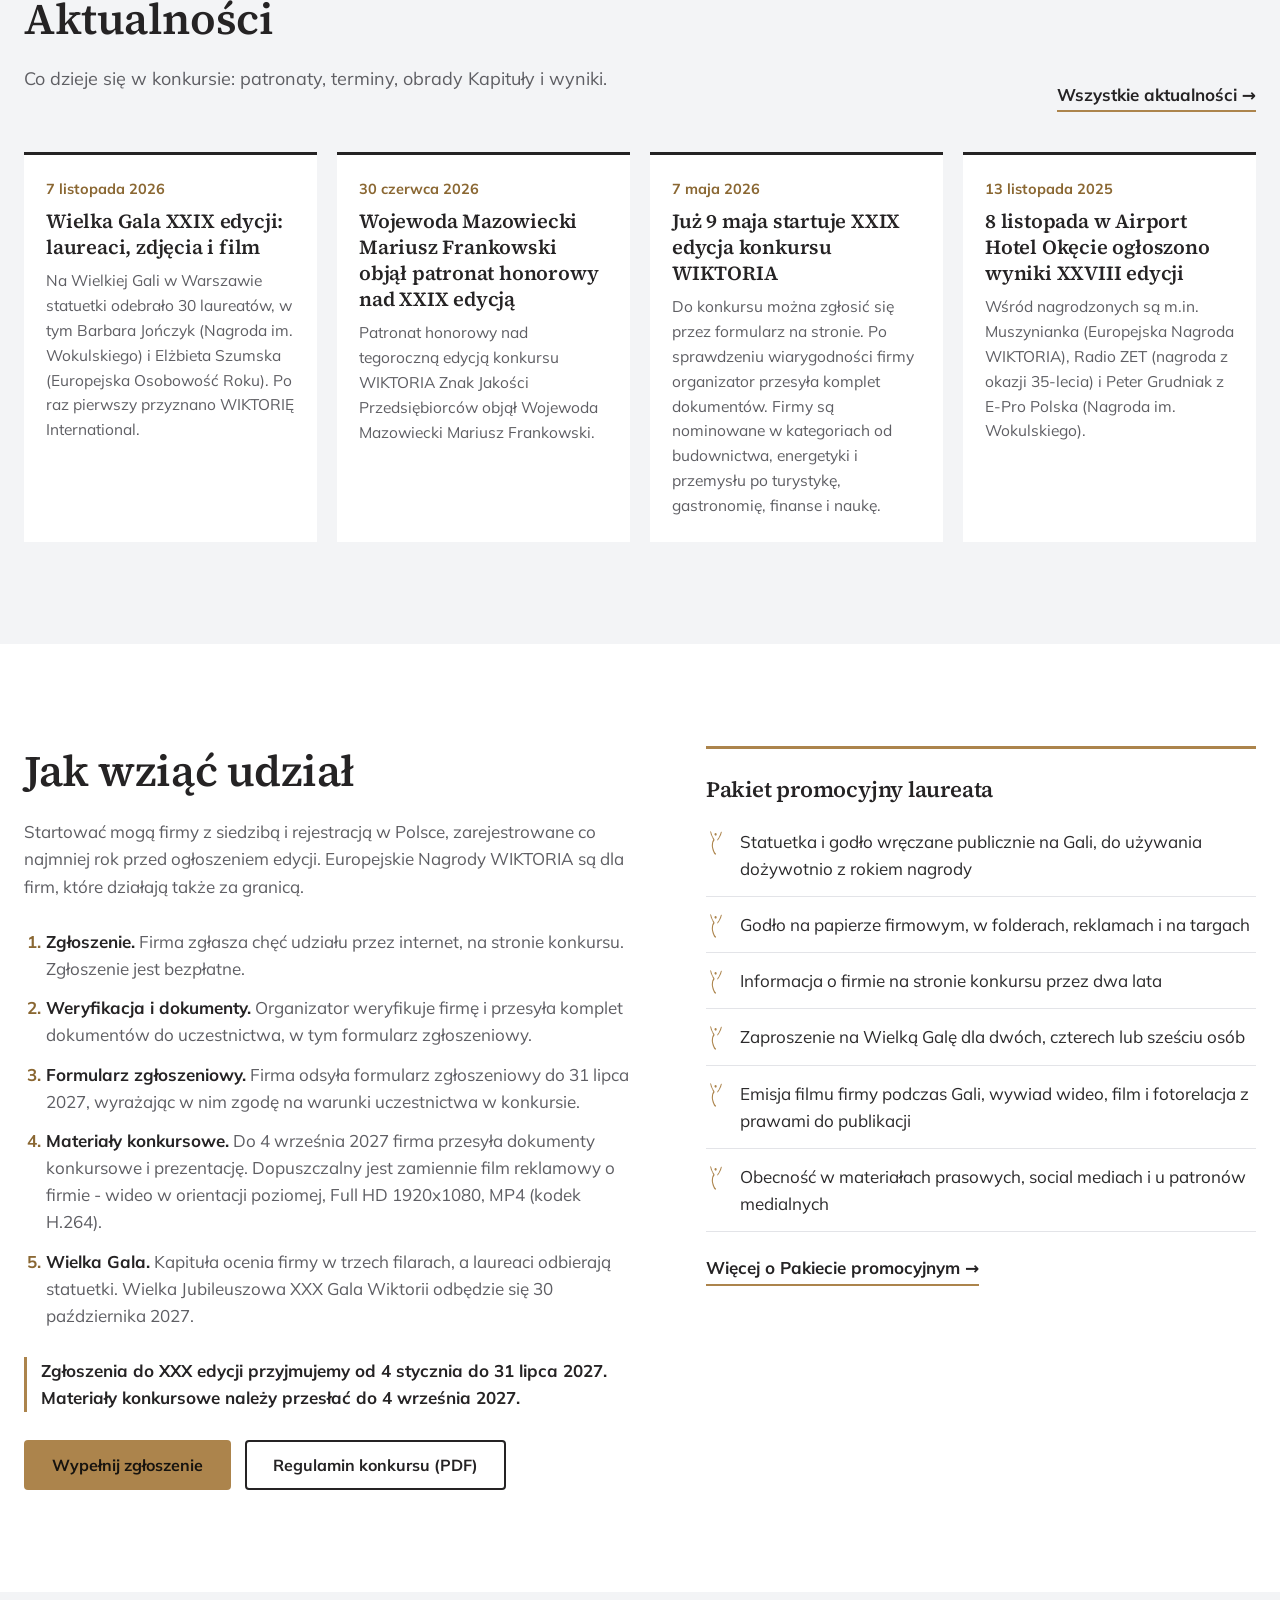
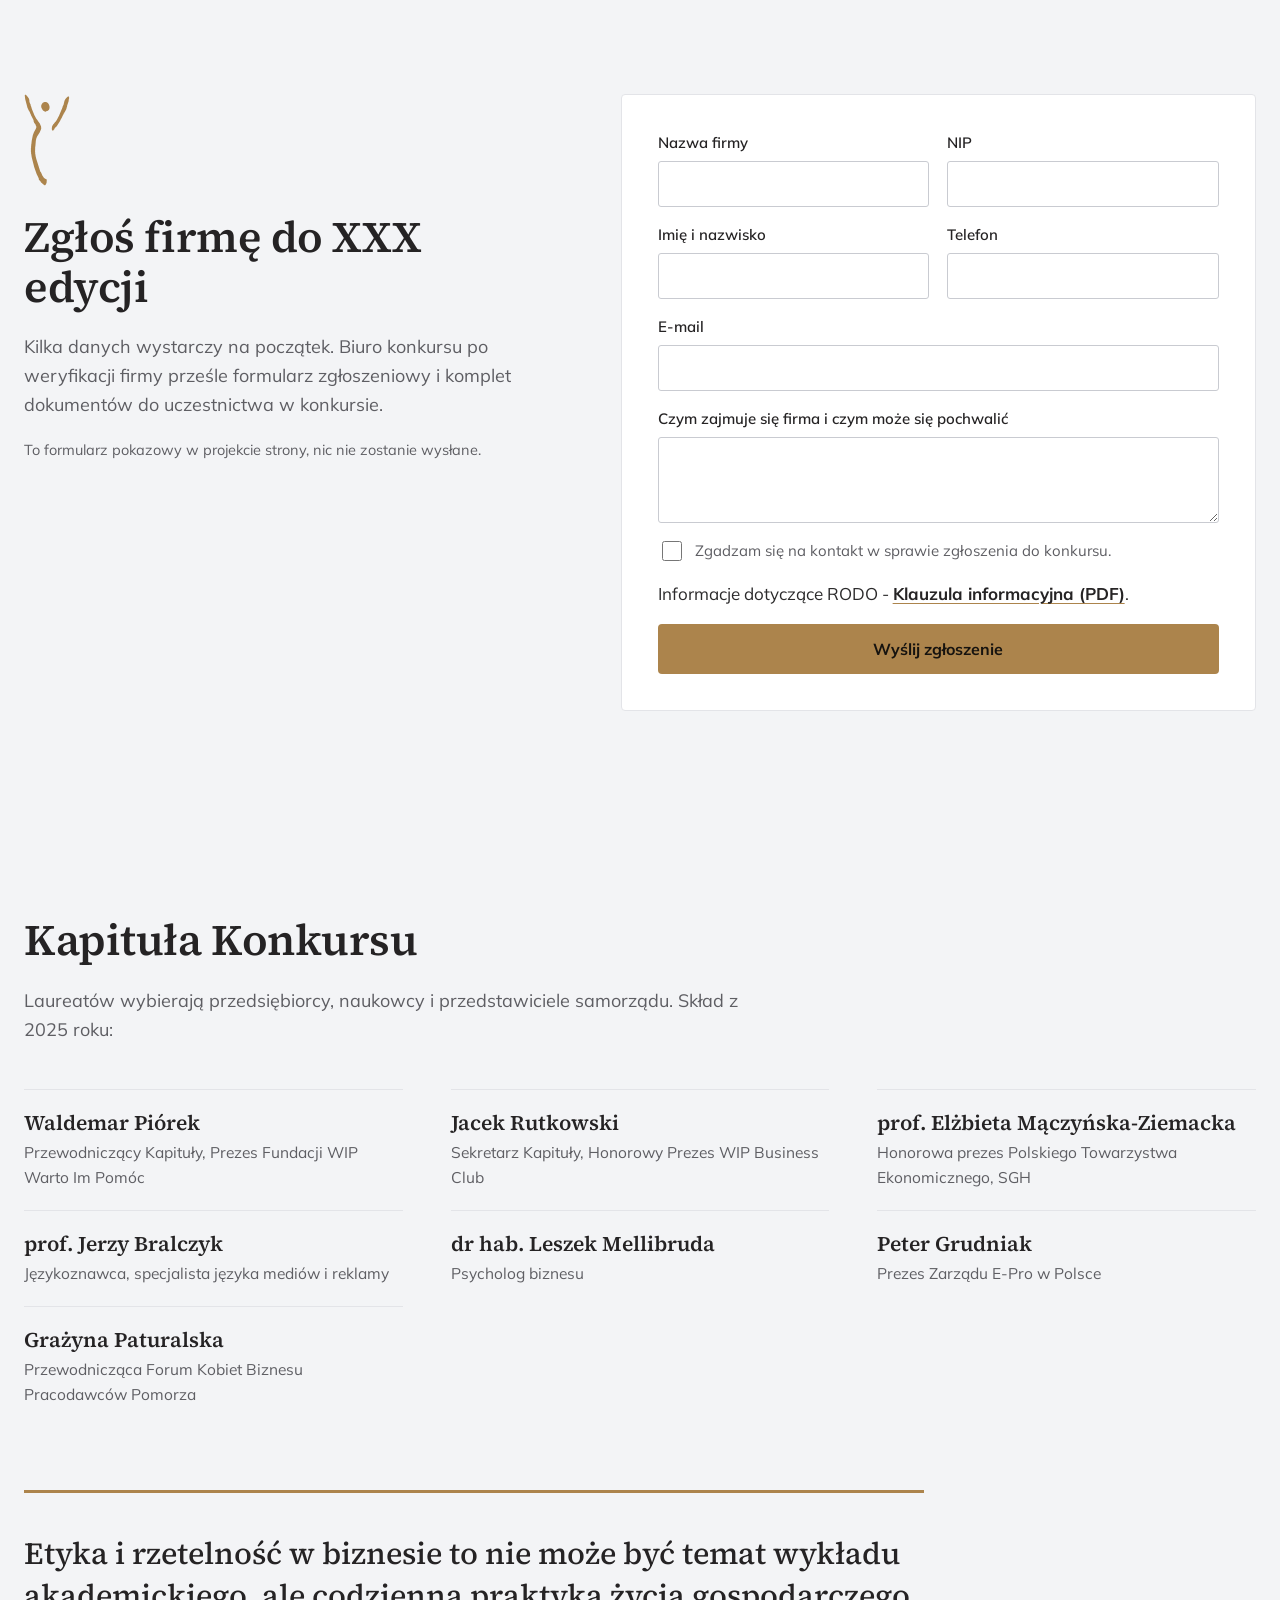
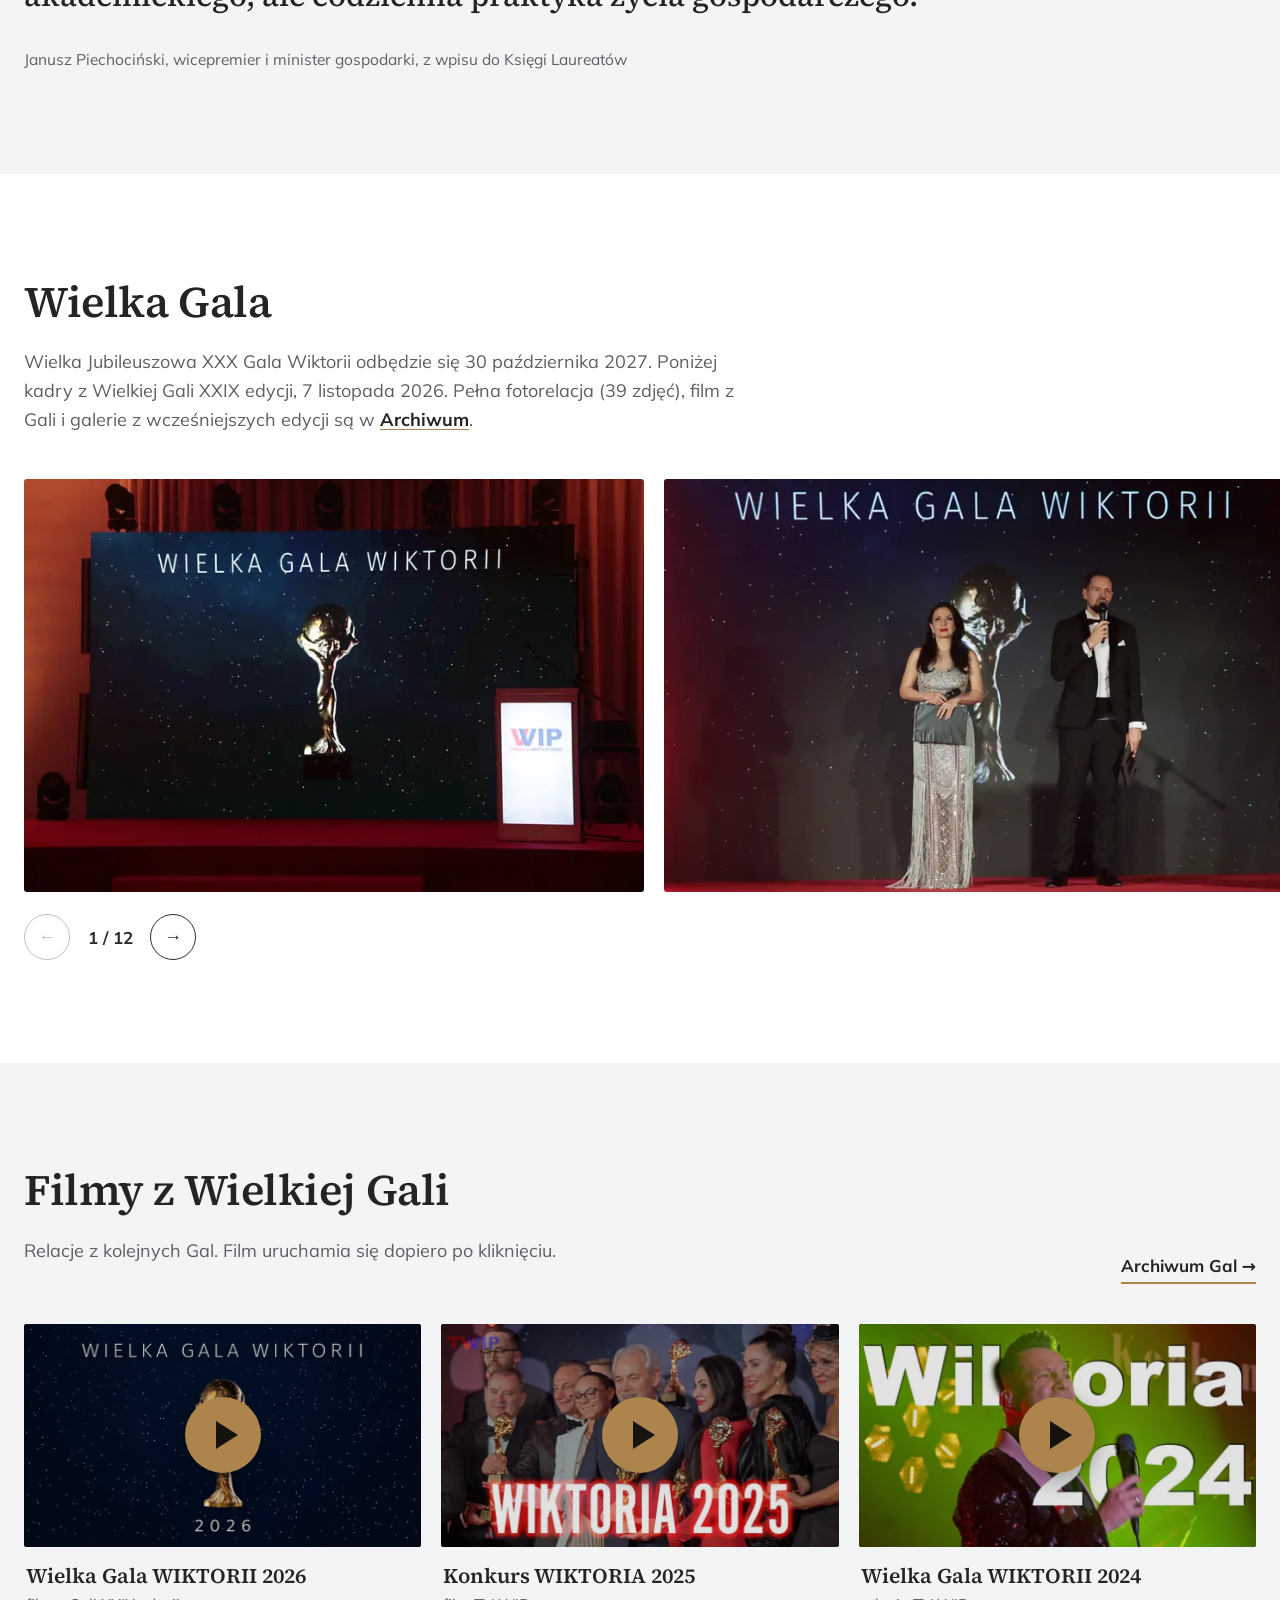
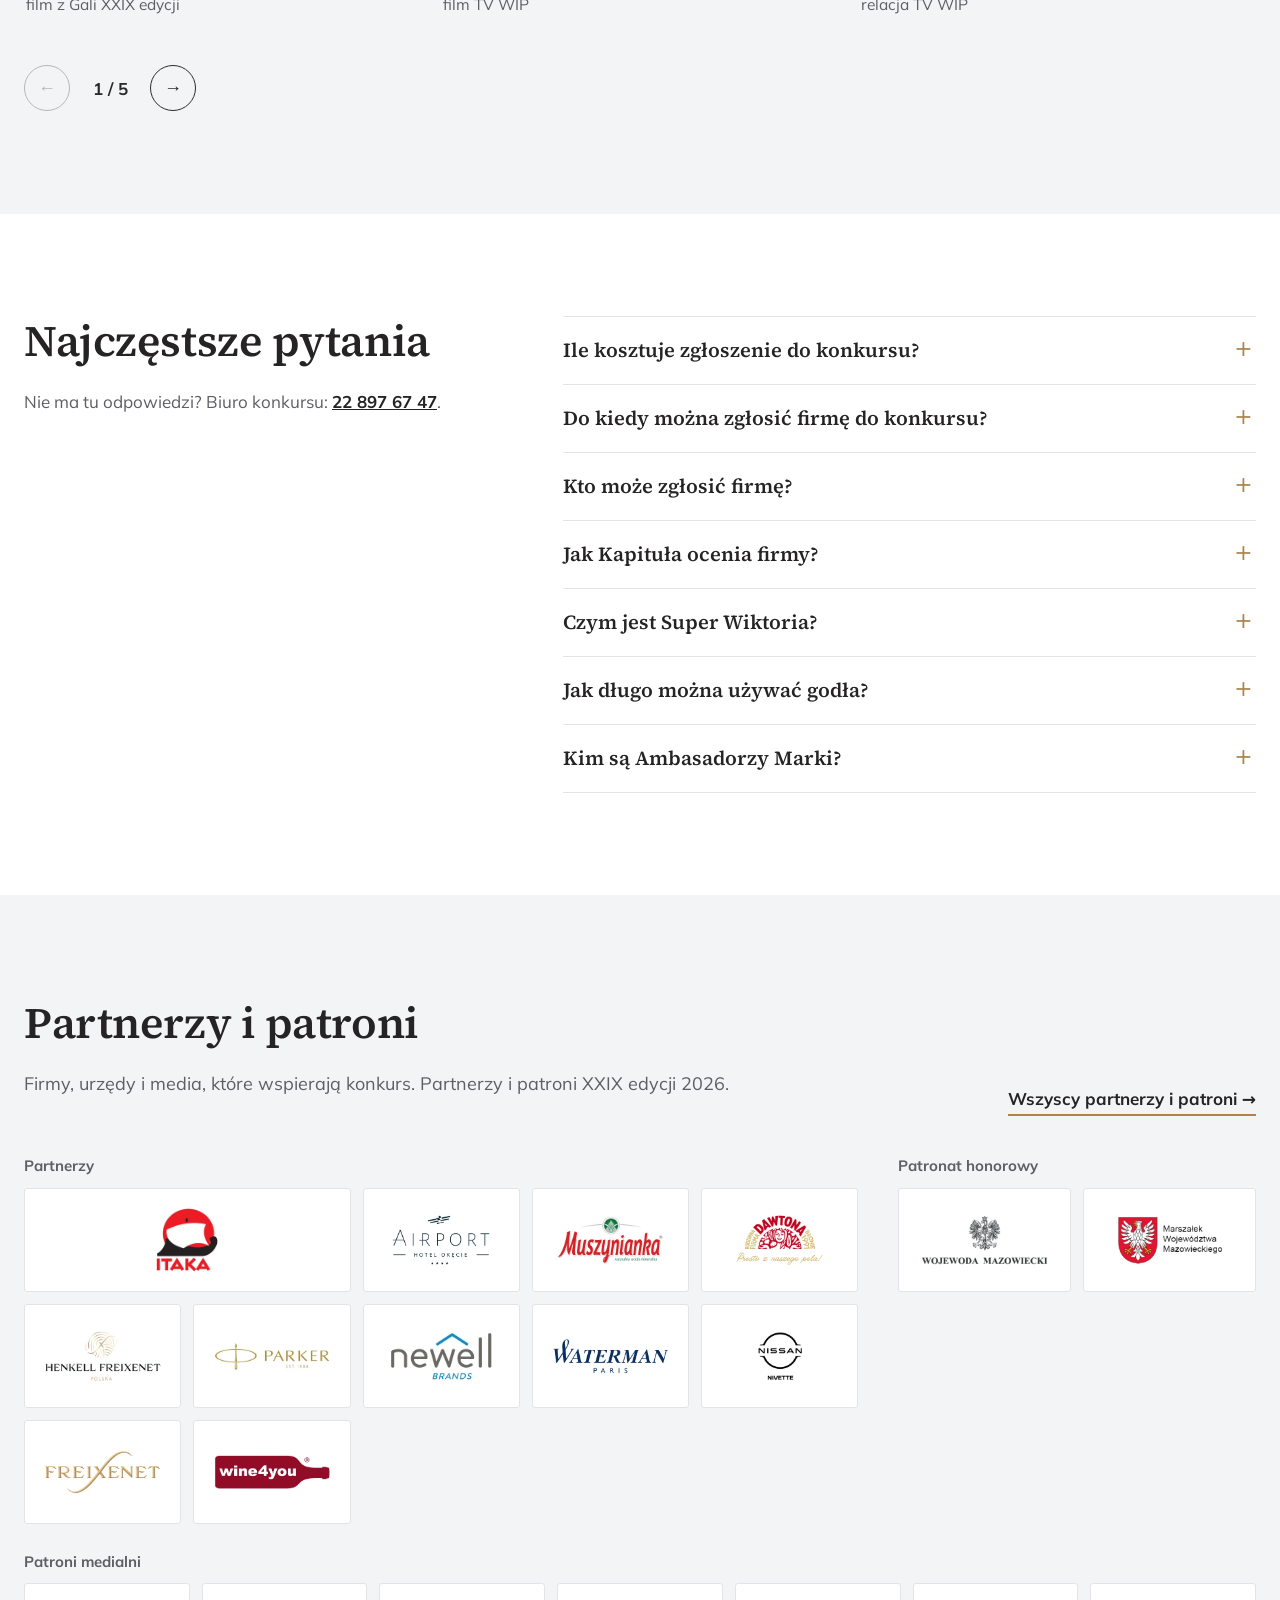
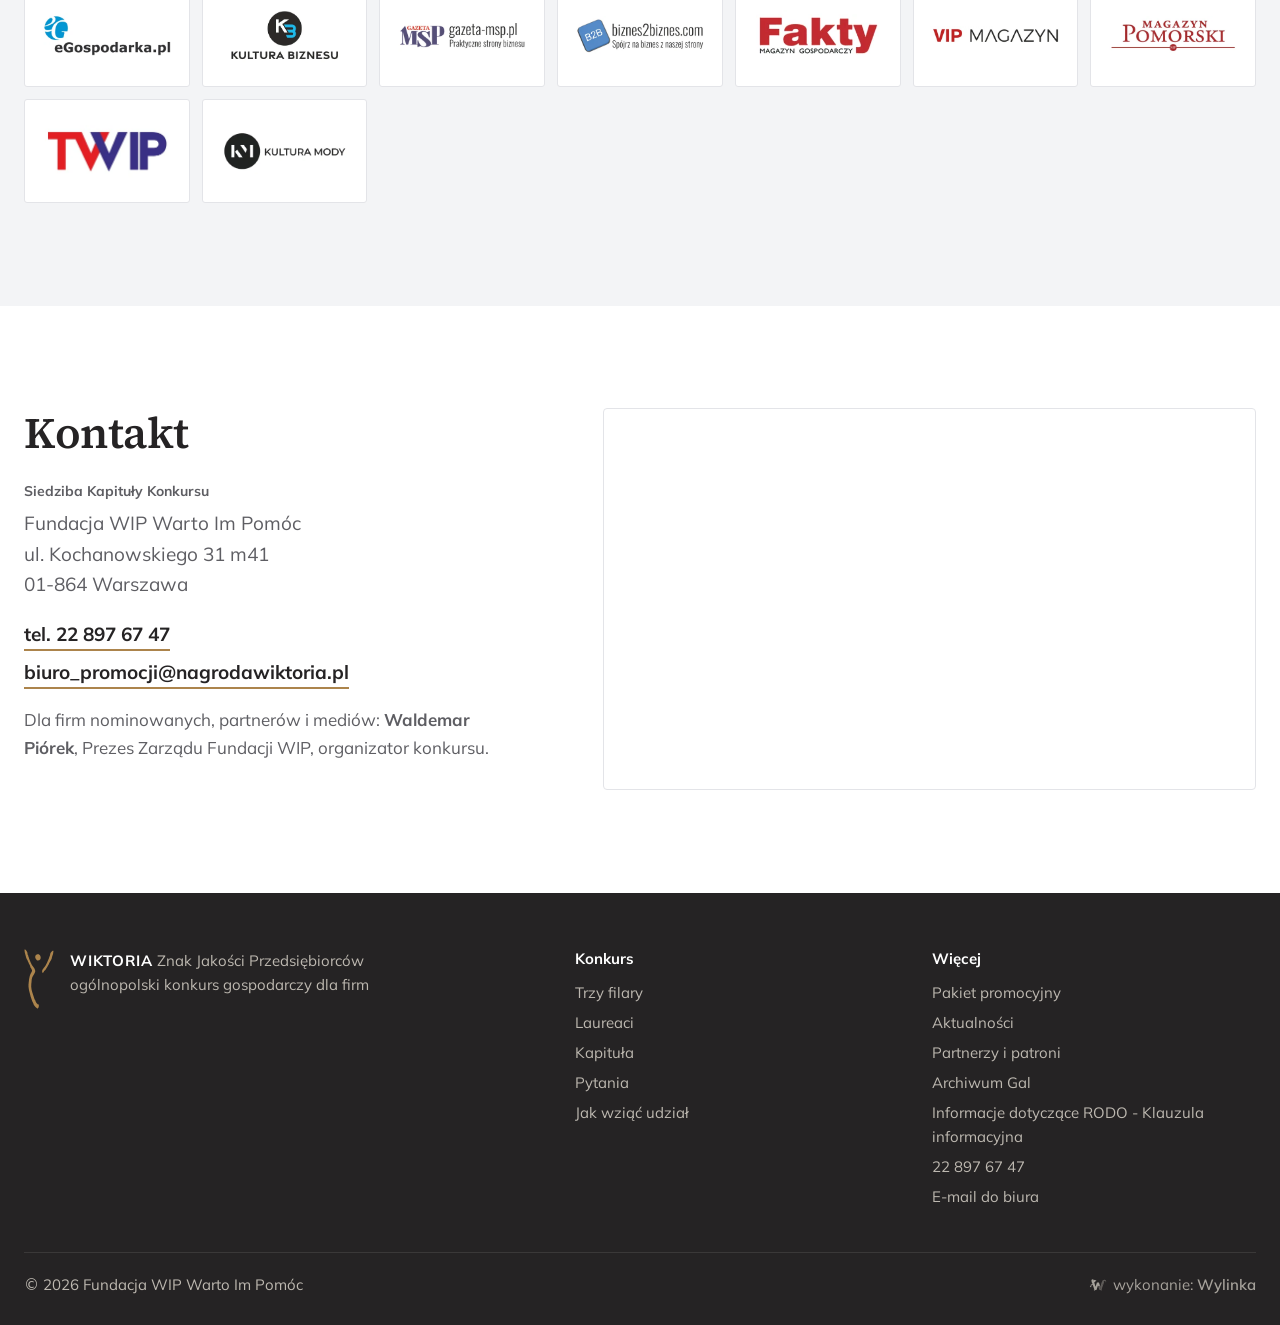
==== commit c3d3e9e6: "Partnerzy, patronat honorowy i patroni medialni XXIX edycji 2026 z plansz Gali (logotypy WebP) Co-Au" ====
--- a/index.html
+++ b/index.html
@@ -341,13 +341,13 @@
 <section class="partnerzy-pas" id="partnerzy">
   <div class="wrap">
     <div class="sekcja-gl-flex">
-      <div class="sekcja-gl"><h2>Partnerzy i patroni</h2><p>Firmy, urzędy i media, które wspierają konkurs. Lista z XXVIII edycji 2025, patronat honorowy z 2026 roku.</p></div>
+      <div class="sekcja-gl"><h2>Partnerzy i patroni</h2><p>Firmy, urzędy i media, które wspierają konkurs. Partnerzy i patroni XXIX edycji 2026.</p></div>
       <a class="link-dalej" href="partnerzy/">Wszyscy partnerzy i patroni</a>
     </div>
     <div class="grupy">
-      <div class="grupa"><h3>Partnerzy</h3><ul class="loga"><li class="logo-k glowny"><img src="img/partnerzy/itaka.webp" alt="Biuro Podróży ITAKA" width="156" height="160" loading="lazy"></li><li class="logo-k"><img src="img/partnerzy/e-pro.webp" alt="E-Pro" width="155" height="40" loading="lazy"></li><li class="logo-k"><img src="img/partnerzy/muszynianka.webp" alt="Muszynianka" width="358" height="160" loading="lazy"></li><li class="logo-k"><img src="img/partnerzy/newell.webp" alt="Newell Brands" width="348" height="160" loading="lazy"></li><li class="logo-k"><img src="img/partnerzy/parker.webp" alt="Parker" width="338" height="77" loading="lazy"></li><li class="logo-k"><img src="img/partnerzy/waterman.webp" alt="Waterman" width="180" height="53" loading="lazy"></li><li class="logo-k"><img src="img/partnerzy/nalewki.webp" alt="Nalewki Staropolskie Majewski i S-ka" width="400" height="148" loading="lazy"></li></ul></div>
-      <div class="grupa"><h3>Patroni honorowi</h3><ul class="loga"><li class="logo-k"><img src="img/partnerzy/wojewoda-mazowiecki.webp" alt="Wojewoda Mazowiecki" width="367" height="143" loading="lazy"></li><li class="logo-k"><img src="img/partnerzy/marszalek-mazowiecki.webp" alt="Marszałek Województwa Mazowieckiego" width="313" height="160" loading="lazy"></li></ul></div>
-      <div class="grupa grupa-media"><h3>Patroni medialni</h3><ul class="loga"><li class="logo-k"><img src="img/partnerzy/egospodarka.webp" alt="eGospodarka.pl" width="400" height="123" loading="lazy"></li><li class="logo-k"><img src="img/partnerzy/gazeta-msp.webp" alt="Gazeta MŚP" width="400" height="79" loading="lazy"></li><li class="logo-k"><img src="img/partnerzy/vip-magazyn.webp" alt="VIP Magazyn" width="400" height="41" loading="lazy"></li><li class="logo-k"><img src="img/partnerzy/budnet.webp" alt="Budnet.pl" width="286" height="74" loading="lazy"></li><li class="logo-k"><img src="img/partnerzy/kultura-biznesu.webp" alt="Kultura Biznesu" width="357" height="160" loading="lazy"></li></ul></div>
+      <div class="grupa"><h3>Partnerzy</h3><ul class="loga"><li class="logo-k glowny"><img src="img/partnerzy/2026/itaka.webp" alt="Biuro Podróży ITAKA - partner główny konkursu" width="166" height="170" loading="lazy"></li><li class="logo-k"><img src="img/partnerzy/2026/airport-hotel-okecie.webp" alt="Airport Hotel Okęcie - partner Gali" width="315" height="170" loading="lazy"></li><li class="logo-k"><img src="img/partnerzy/2026/muszynianka.webp" alt="Muszynianka" width="334" height="164" loading="lazy"></li><li class="logo-k"><img src="img/partnerzy/2026/dawtona.webp" alt="Dawtona" width="282" height="170" loading="lazy"></li><li class="logo-k"><img src="img/partnerzy/2026/henkell-freixenet.webp" alt="Henkell Freixenet Polska" width="370" height="170" loading="lazy"></li><li class="logo-k"><img src="img/partnerzy/2026/parker.webp" alt="Parker" width="341" height="98" loading="lazy"></li><li class="logo-k"><img src="img/partnerzy/2026/newell.webp" alt="Newell Brands" width="298" height="152" loading="lazy"></li><li class="logo-k"><img src="img/partnerzy/2026/waterman.webp" alt="Waterman Paris" width="400" height="136" loading="lazy"></li><li class="logo-k"><img src="img/partnerzy/2026/nissan-nivette.webp" alt="Nissan Nivette" width="158" height="170" loading="lazy"></li><li class="logo-k"><img src="img/partnerzy/2026/freixenet.webp" alt="Freixenet" width="396" height="163" loading="lazy"></li><li class="logo-k"><img src="img/partnerzy/2026/wine4you.webp" alt="wine4you" width="359" height="124" loading="lazy"></li></ul></div>
+      <div class="grupa"><h3>Patronat honorowy</h3><ul class="loga"><li class="logo-k"><img src="img/partnerzy/2026/wojewoda-mazowiecki.webp" alt="Wojewoda Mazowiecki" width="400" height="168" loading="lazy"></li><li class="logo-k"><img src="img/partnerzy/2026/marszalek-mazowiecki.webp" alt="Marszałek Województwa Mazowieckiego" width="324" height="159" loading="lazy"></li></ul></div>
+      <div class="grupa grupa-media"><h3>Patroni medialni</h3><ul class="loga"><li class="logo-k"><img src="img/partnerzy/2026/egospodarka.webp" alt="eGospodarka.pl" width="400" height="136" loading="lazy"></li><li class="logo-k"><img src="img/partnerzy/2026/kultura-biznesu.webp" alt="Kultura Biznesu" width="351" height="170" loading="lazy"></li><li class="logo-k"><img src="img/partnerzy/2026/gazeta-msp.webp" alt="Gazeta MŚP gazeta-msp.pl" width="400" height="98" loading="lazy"></li><li class="logo-k"><img src="img/partnerzy/2026/biznes2biznes.webp" alt="biznes2biznes.com" width="400" height="116" loading="lazy"></li><li class="logo-k"><img src="img/partnerzy/2026/fakty.webp" alt="Fakty Magazyn Gospodarczy" width="242" height="93" loading="lazy"></li><li class="logo-k"><img src="img/partnerzy/2026/vip-magazyn.webp" alt="VIP Magazyn" width="400" height="58" loading="lazy"></li><li class="logo-k"><img src="img/partnerzy/2026/magazyn-pomorski.webp" alt="Magazyn Pomorski" width="400" height="120" loading="lazy"></li><li class="logo-k"><img src="img/partnerzy/2026/tvwip.webp" alt="TV WIP" width="266" height="107" loading="lazy"></li><li class="logo-k"><img src="img/partnerzy/2026/kultura-mody.webp" alt="Kultura Mody" width="352" height="123" loading="lazy"></li></ul></div>
     </div>
   </div>
 </section>
